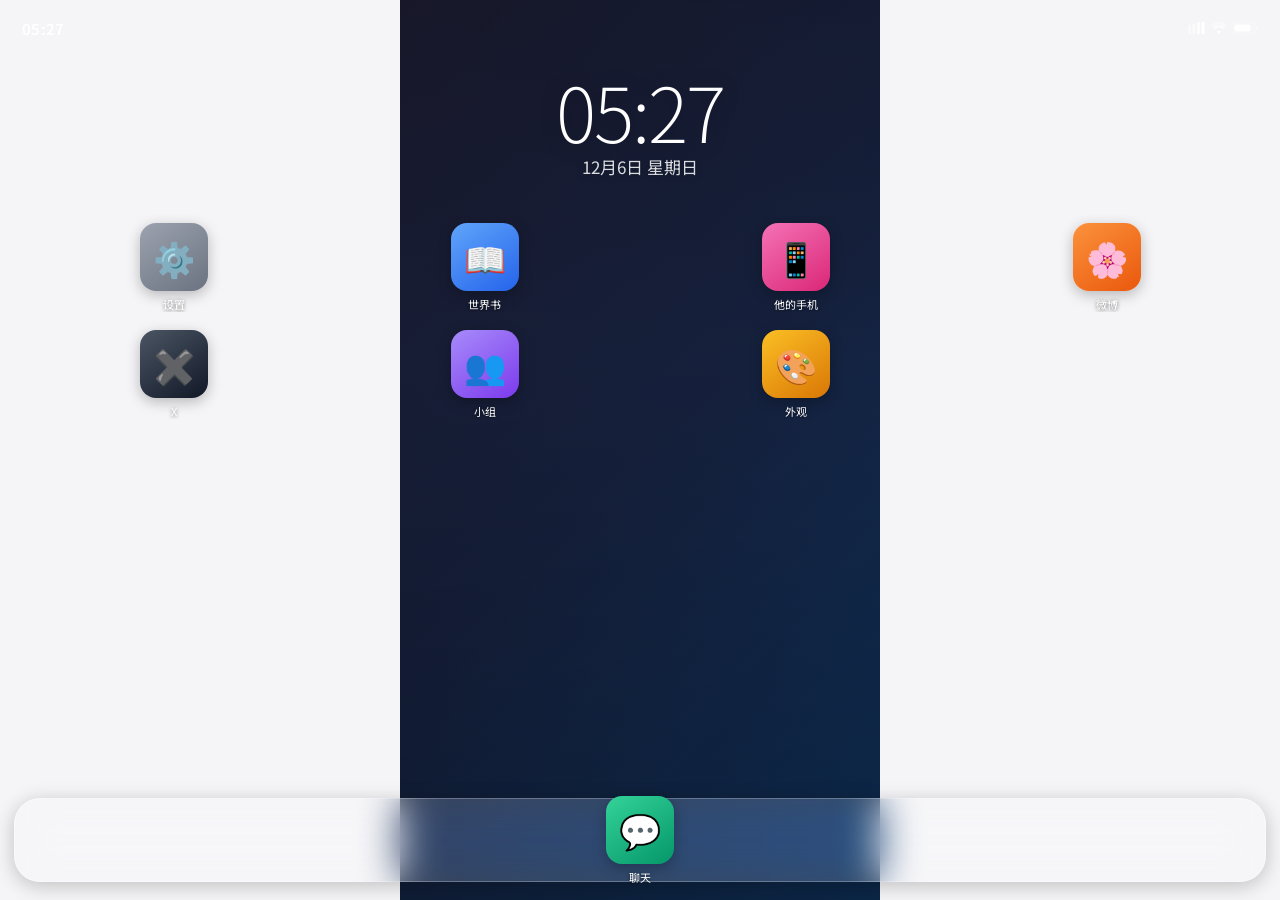
==== index (1).html @ 917b9e45 "Add files via upload" ====
<!DOCTYPE html>
<html lang="zh-CN">
<head>
<meta charset="UTF-8">
<meta name="viewport" content="width=device-width, initial-scale=1.0, maximum-scale=1.0, user-scalable=no, viewport-fit=cover">
<meta name="apple-mobile-web-app-capable" content="yes">
<meta name="apple-mobile-web-app-status-bar-style" content="black-translucent">
<meta name="apple-mobile-web-app-title" content="MyPocket">
<title>MyPocket</title>
<link href="https://fonts.googleapis.com/css2?family=Noto+Sans+SC:wght@300;400;500;600;700&display=swap" rel="stylesheet">
<style>
*{box-sizing:border-box;margin:0;padding:0;-webkit-tap-highlight-color:transparent}
html{height:100%;overflow:hidden}
body{font-family:'Noto Sans SC',-apple-system,sans-serif;height:100dvh;max-width:480px;margin:0 auto;overflow:hidden;background:#f5f5f7;user-select:none}
input,textarea{user-select:text}
*{scrollbar-width:none}
::-webkit-scrollbar{display:none}

/* ── PAGES ── */
.pg{position:absolute;inset:0;display:flex;flex-direction:column;transition:transform .32s cubic-bezier(.32,.72,0,1);will-change:transform}
.pg.home-bg{background:transparent;z-index:1}
.pg.app-bg{background:#f5f5f7;z-index:2}
.pg.right{transform:translateX(100%);pointer-events:none}
.pg.left{transform:translateX(-20%);pointer-events:none;opacity:.6}
.pg.show{transform:translateX(0);pointer-events:all;opacity:1}

/* ── WALLPAPER ── */
#wp{position:fixed;inset:0;max-width:480px;margin:0 auto;background:linear-gradient(135deg,#1a1a2e,#16213e,#0f3460);background-size:cover;background-position:center;z-index:0;pointer-events:none}
#wp::after{content:'';position:absolute;inset:0;background:linear-gradient(to bottom,rgba(0,0,0,.12) 0%,rgba(0,0,0,.04) 40%,rgba(0,0,0,.28) 100%)}

/* ── STATUS BAR ── */
.sbar{position:absolute;top:0;left:0;right:0;height:44px;padding:12px 22px 0;display:flex;justify-content:space-between;align-items:center;z-index:10;pointer-events:none}
.sbar-time{color:#fff;font-size:15px;font-weight:600;letter-spacing:.3px}
.sbar-icons{display:flex;gap:6px;align-items:center}
.sbar-icons svg{fill:#fff}

/* ── CLOCK ── */
.clock{position:absolute;top:58px;left:0;right:0;text-align:center;z-index:5;padding:14px 0;pointer-events:none}
.clock-t{font-size:76px;font-weight:200;color:#fff;letter-spacing:-2px;line-height:1;text-shadow:0 2px 20px rgba(0,0,0,.3)}
.clock-d{font-size:17px;color:rgba(255,255,255,.85);margin-top:6px;text-shadow:0 1px 8px rgba(0,0,0,.3)}

/* ── ICONS ── */
.icons-wrap{position:absolute;top:215px;left:0;right:0;bottom:calc(110px + env(safe-area-inset-bottom));overflow-y:auto;overflow-x:hidden;padding:8px 22px}
.icons-grid{display:grid;grid-template-columns:repeat(4,1fr);gap:18px 8px;padding-bottom:16px}
.app-ico{display:flex;flex-direction:column;align-items:center;gap:5px;cursor:pointer;position:relative}
.app-ico:active .ico-box{transform:scale(.88)}
.ico-box{width:68px;height:68px;border-radius:16px;display:flex;align-items:center;justify-content:center;font-size:34px;transition:transform .12s;box-shadow:0 4px 14px rgba(0,0,0,.25);overflow:hidden}
.ico-box img{width:100%;height:100%;object-fit:cover;border-radius:16px}
.ico-label{font-size:11px;color:#fff;text-align:center;width:78px;overflow:hidden;text-overflow:ellipsis;white-space:nowrap;text-shadow:0 1px 4px rgba(0,0,0,.6)}
.ico-del{display:none;position:absolute;top:-5px;left:-5px;width:20px;height:20px;background:rgba(0,0,0,.75);color:#fff;border-radius:50%;font-size:11px;align-items:center;justify-content:center;z-index:10;border:none;cursor:pointer;line-height:1}
@keyframes wiggle{0%,100%{transform:rotate(0)}20%{transform:rotate(-2.5deg)}60%{transform:rotate(2.5deg)}}
.edit-mode .app-ico{animation:wiggle .5s infinite}
.edit-mode .app-ico:nth-child(2n){animation-delay:.08s}
.edit-mode .app-ico:nth-child(3n){animation-delay:.18s}
.edit-mode .ico-del{display:flex}

/* ── DOCK ── */
.dock{position:absolute;left:14px;right:14px;bottom:calc(18px + env(safe-area-inset-bottom));height:84px;background:rgba(255,255,255,.18);backdrop-filter:blur(20px) saturate(180%);-webkit-backdrop-filter:blur(20px) saturate(180%);border-radius:26px;border:1px solid rgba(255,255,255,.26);display:flex;align-items:center;justify-content:space-around;padding:0 8px;box-shadow:0 4px 20px rgba(0,0,0,.22);z-index:10}

/* ── EDIT BAR ── */
.edit-bar{display:none;position:absolute;top:0;left:0;right:0;height:44px;background:rgba(0,0,0,.5);backdrop-filter:blur(10px);align-items:center;justify-content:flex-end;padding:0 16px;z-index:20}
.edit-bar.show{display:flex}
.edit-done{background:rgba(255,255,255,.2);border:1px solid rgba(255,255,255,.4);color:#fff;border-radius:8px;padding:5px 14px;font-size:14px;font-weight:500;cursor:pointer;font-family:'Noto Sans SC',sans-serif}

/* ── ICON COLORS ── */
.ic-chat{background:linear-gradient(145deg,#34d399,#059669)}
.ic-set{background:linear-gradient(145deg,#9ca3af,#6b7280)}
.ic-wb{background:linear-gradient(145deg,#60a5fa,#2563eb)}
.ic-phone{background:linear-gradient(145deg,#f472b6,#db2777)}
.ic-weibo{background:linear-gradient(145deg,#fb923c,#ea580c)}
.ic-x{background:linear-gradient(145deg,#4b5563,#111827)}
.ic-grp{background:linear-gradient(145deg,#a78bfa,#7c3aed)}
.ic-look{background:linear-gradient(145deg,#fbbf24,#d97706)}

/* ── APP HEADER ── */
.hdr{height:54px;padding:0 14px;display:flex;align-items:center;gap:10px;border-bottom:1px solid #e5e5ea;flex-shrink:0;background:#fff}
.hdr-title{font-size:17px;font-weight:600;flex:1;color:#1c1c1e}
.hdr-btn{background:none;border:none;color:#7c3aed;font-family:'Noto Sans SC',sans-serif;font-size:15px;cursor:pointer;padding:4px 6px}
.hdr-back{background:none;border:none;color:#7c3aed;font-size:20px;cursor:pointer;padding:4px 8px;line-height:1}

/* ── BOTTOM TABS ── */
.btabs{height:calc(60px + env(safe-area-inset-bottom));display:flex;border-top:1px solid #e5e5ea;background:#fff;flex-shrink:0;padding-bottom:env(safe-area-inset-bottom);position:relative;z-index:10}
.btab{flex:1;display:flex;flex-direction:column;align-items:center;justify-content:center;gap:3px;background:none;border:none;cursor:pointer;color:#aeaeb2;font-family:'Noto Sans SC',sans-serif;font-size:10px;transition:color .2s}
.btab-ico{font-size:22px}
.btab.on{color:#7c3aed}

/* ── SCROLLABLE BODY ── */
.body{flex:1;overflow-y:auto;position:relative;background:#f5f5f7}

/* ── CHAT LIST ── */
.char-item{display:flex;align-items:center;gap:12px;padding:13px 16px;border-bottom:1px solid #e5e5ea;cursor:pointer;background:#fff}
.char-item:active{background:#f5f5f7}
.c-av{width:52px;height:52px;border-radius:50%;background:#f0f0f2;overflow:hidden;display:flex;align-items:center;justify-content:center;font-size:26px;flex-shrink:0}
.c-av img{width:100%;height:100%;object-fit:cover}
.c-info{flex:1;min-width:0}
.c-name-row{display:flex;justify-content:space-between;margin-bottom:3px}
.c-name{font-size:15px;font-weight:500;color:#1c1c1e}
.c-time{font-size:11px;color:#aeaeb2}
.c-prev{font-size:13px;color:#aeaeb2;white-space:nowrap;overflow:hidden;text-overflow:ellipsis}
.empty-s{display:flex;flex-direction:column;align-items:center;justify-content:center;padding:60px 30px;gap:12px;text-align:center}
.empty-ico{font-size:48px;opacity:.2}
.empty-txt{font-size:14px;color:#aeaeb2;line-height:1.7}
.fab{position:absolute;bottom:20px;right:20px;width:52px;height:52px;border-radius:50%;background:linear-gradient(135deg,#7c3aed,#a78bfa);border:none;color:#fff;font-size:28px;cursor:pointer;display:flex;align-items:center;justify-content:center;box-shadow:0 4px 16px rgba(124,58,237,.35)}
.fab:active{transform:scale(.9)}

/* ── CONV ── */
.conv-hdr{height:58px;padding:0 12px;display:flex;align-items:center;gap:10px;border-bottom:1px solid #e5e5ea;flex-shrink:0;background:#fff}
.conv-av{width:40px;height:40px;border-radius:50%;background:#f0f0f2;overflow:hidden;display:flex;align-items:center;justify-content:center;font-size:20px;cursor:pointer;flex-shrink:0}
.conv-av img{width:100%;height:100%;object-fit:cover}
.conv-name{font-size:15px;font-weight:600;color:#1c1c1e}
.conv-status{font-size:12px;color:#aeaeb2;cursor:pointer}
#msgs{flex:1;overflow-y:auto;padding:12px 14px 8px;display:flex;flex-direction:column;gap:2px;background:#f5f5f7}
.mrow{display:flex;flex-direction:column;max-width:75%;animation:fadeUp .18s ease-out}
@keyframes fadeUp{from{opacity:0;transform:translateY(5px)}to{opacity:1;transform:translateY(0)}}
.mrow.me{align-self:flex-end;align-items:flex-end}
.mrow.them{align-self:flex-start;align-items:flex-start}
.bubble{padding:9px 13px;border-radius:18px;font-size:14px;line-height:1.55;word-break:break-word;white-space:pre-wrap}
.me .bubble{background:var(--bme,#a78bfa);color:var(--bme-t,#fff);border-bottom-right-radius:4px}
.them .bubble{background:var(--bthem,#e9e9eb);color:var(--bthem-t,#1c1c1e);border-bottom-left-radius:4px}
.mtime{font-size:10px;color:#aeaeb2;margin:2px 5px 5px}
.typing{display:none;align-self:flex-start;background:#e9e9eb;border-radius:18px;border-bottom-left-radius:4px;padding:11px 14px;gap:4px;align-items:center}
.typing.show{display:flex}
.dot{width:6px;height:6px;border-radius:50%;background:#aeaeb2;animation:bounce 1.2s infinite}
.dot:nth-child(2){animation-delay:.2s}.dot:nth-child(3){animation-delay:.4s}
@keyframes bounce{0%,60%,100%{transform:translateY(0);opacity:.4}30%{transform:translateY(-4px);opacity:1}}
.toolbar{padding:8px 10px 4px;display:flex;gap:6px;overflow-x:auto;border-top:1px solid #e5e5ea;flex-shrink:0;background:#fff}
.tb-btn{flex-shrink:0;background:#f0f0f2;border:1px solid #e5e5ea;border-radius:10px;padding:7px 10px;color:#6e6e73;font-size:13px;cursor:pointer;display:flex;align-items:center;gap:5px;white-space:nowrap;font-family:'Noto Sans SC',sans-serif}
.tb-btn:active{background:#ede9fe;border-color:#7c3aed;color:#7c3aed}
.inp-area{padding:8px 12px calc(12px + env(safe-area-inset-bottom));display:flex;align-items:flex-end;gap:8px;border-top:1px solid #e5e5ea;flex-shrink:0;background:#fff}
#cinput{flex:1;background:#f0f0f2;border:1px solid #e5e5ea;border-radius:22px;padding:9px 14px;color:#1c1c1e;font-family:'Noto Sans SC',sans-serif;font-size:14px;outline:none;resize:none;max-height:100px;line-height:1.5}
#cinput:focus{border-color:#7c3aed}
.abtn{width:38px;height:38px;border-radius:50%;border:none;display:flex;align-items:center;justify-content:center;font-size:16px;cursor:pointer;flex-shrink:0}
.abtn:active{transform:scale(.9)}
#btn-reply{background:#f0f0f2;color:#6e6e73;border:1px solid #e5e5ea}
#btn-send{background:linear-gradient(135deg,#7c3aed,#a78bfa);color:#fff;box-shadow:0 3px 10px rgba(124,58,237,.3)}
#btn-send:disabled{opacity:.35}

/* ── CHAT SETTINGS ── */
.set-group{background:#fff;border-radius:14px;overflow:hidden;margin-bottom:14px}
.set-gtitle{font-size:11px;font-weight:600;color:#aeaeb2;text-transform:uppercase;letter-spacing:.06em;padding:12px 14px 6px}
.set-row{padding:11px 14px;border-bottom:1px solid #e5e5ea;display:flex;flex-direction:column;gap:6px}
.set-row.h{flex-direction:row;align-items:center}
.set-row:last-child{border-bottom:none}
.set-lbl{font-size:13px;color:#6e6e73}
.sinput,.starea,.ssel{background:#f0f0f2;border:1px solid #e5e5ea;border-radius:10px;padding:9px 12px;color:#1c1c1e;font-family:'Noto Sans SC',sans-serif;font-size:14px;outline:none;width:100%;transition:border-color .2s}
.sinput:focus,.starea:focus{border-color:#7c3aed}
.starea{resize:vertical;min-height:80px;line-height:1.6}
.toggle{width:44px;height:26px;border-radius:13px;background:#e5e5ea;border:none;cursor:pointer;transition:background .2s;position:relative;flex-shrink:0}
.toggle.on{background:#7c3aed}
.tknob{position:absolute;top:2px;left:2px;width:20px;height:20px;border-radius:50%;background:#fff;transition:transform .2s;box-shadow:0 1px 4px rgba(0,0,0,.2)}
.toggle.on .tknob{transform:translateX(18px)}
.tlabel{flex:1;font-size:14px;color:#1c1c1e}
.av-row{display:flex;gap:14px;align-items:center}
.av-pre{width:60px;height:60px;border-radius:50%;background:#f0f0f2;border:2px dashed #e5e5ea;display:flex;align-items:center;justify-content:center;font-size:26px;cursor:pointer;overflow:hidden;flex-shrink:0}
.av-pre img{width:100%;height:100%;object-fit:cover}
.color-row{display:flex;gap:6px;flex-wrap:wrap}
.cdot{width:26px;height:26px;border-radius:50%;cursor:pointer;border:2px solid transparent;transition:all .15s;flex-shrink:0}
.cdot.on{border-color:#7c3aed;transform:scale(1.2)}
.btn-p{background:linear-gradient(135deg,#7c3aed,#a78bfa);color:#fff;border:none;border-radius:12px;padding:12px;font-family:'Noto Sans SC',sans-serif;font-size:14px;font-weight:600;cursor:pointer;width:100%;margin-bottom:8px}
.btn-p:active{opacity:.85}
.btn-s{background:#f0f0f2;border:1px solid #e5e5ea;color:#1c1c1e;border-radius:12px;padding:12px;font-family:'Noto Sans SC',sans-serif;font-size:14px;cursor:pointer;width:100%;margin-bottom:8px}
.btn-d{background:#fff;border:1px solid #fecaca;color:#ef4444;border-radius:12px;padding:12px;font-family:'Noto Sans SC',sans-serif;font-size:14px;cursor:pointer;width:100%;text-align:left;margin-bottom:8px;display:flex;justify-content:space-between}

/* ── HEART ── */
.heart-card{background:#fff;border-radius:20px;padding:22px;margin:16px;border:1px solid #e5e5ea;box-shadow:0 2px 12px rgba(0,0,0,.06)}
.heart-hdr{display:flex;align-items:center;gap:10px;margin-bottom:14px}
.heart-av{width:44px;height:44px;border-radius:50%;background:#f0f0f2;display:flex;align-items:center;justify-content:center;font-size:22px;overflow:hidden}
.heart-av img{width:100%;height:100%;object-fit:cover}
.heart-body{font-size:14px;color:#6e6e73;line-height:1.8}
.heart-hist-btn{width:100%;background:#ede9fe;border:none;border-radius:10px;padding:10px;color:#7c3aed;font-family:'Noto Sans SC',sans-serif;font-size:13px;cursor:pointer;margin-top:14px;text-align:center;font-weight:500}

/* ── DYNAMIC ── */
.dyn-cover-wrap{position:relative;width:100%;height:180px;background:linear-gradient(135deg,#ede9fe,#ddd6fe);overflow:hidden;cursor:pointer;flex-shrink:0}
.dyn-cover-wrap img{width:100%;height:100%;object-fit:cover}
.dyn-cover-hint{position:absolute;inset:0;display:flex;align-items:center;justify-content:center;font-size:13px;color:rgba(124,58,237,.6)}
.dyn-profile{display:flex;align-items:flex-end;padding:0 16px;margin-top:-34px;margin-bottom:10px;gap:12px;position:relative;z-index:2}
.dyn-av{width:68px;height:68px;border-radius:50%;background:#f0f0f2;border:4px solid #fff;overflow:hidden;display:flex;align-items:center;justify-content:center;font-size:30px;cursor:pointer;flex-shrink:0;box-shadow:0 2px 8px rgba(0,0,0,.12)}
.dyn-av img{width:100%;height:100%;object-fit:cover}
.dyn-uname{font-size:16px;font-weight:700;color:#1c1c1e;padding-bottom:8px}
.dyn-tabs{display:flex;border-bottom:1px solid #e5e5ea;background:#fff;flex-shrink:0}
.dyn-tab{flex:1;padding:11px;background:none;border:none;color:#aeaeb2;font-family:'Noto Sans SC',sans-serif;font-size:14px;cursor:pointer;border-bottom:2px solid transparent;transition:all .2s}
.dyn-tab.on{color:#7c3aed;border-bottom-color:#7c3aed}
.dyn-post{padding:14px 16px;border-bottom:1px solid #e5e5ea;background:#fff}
.dyn-p-av{width:38px;height:38px;border-radius:50%;background:#f0f0f2;display:flex;align-items:center;justify-content:center;font-size:18px;overflow:hidden;flex-shrink:0}
.dyn-p-av img{width:100%;height:100%;object-fit:cover}
.dyn-p-body{font-size:14px;line-height:1.65;color:#1c1c1e;margin-bottom:10px}
.dyn-p-img{width:100%;max-height:240px;object-fit:cover;border-radius:10px;margin-bottom:10px}
.dyn-p-acts{display:flex;gap:16px;margin-bottom:8px}
.dyn-act{background:none;border:none;color:#aeaeb2;font-family:'Noto Sans SC',sans-serif;font-size:12px;cursor:pointer;display:flex;align-items:center;gap:4px;padding:0}
.dyn-act.liked{color:#ef4444}
.dyn-cm{background:#f0f0f2;border-radius:8px;padding:8px 10px;font-size:13px;color:#6e6e73;line-height:1.5;margin-bottom:4px}
.dyn-cm-author{font-weight:600;color:#7c3aed;margin-right:4px}
.dyn-cm-row{display:flex;gap:8px;margin-top:8px}
.dyn-cm-inp{flex:1;background:#f0f0f2;border:1px solid #e5e5ea;border-radius:20px;padding:7px 12px;font-size:13px;color:#1c1c1e;font-family:'Noto Sans SC',sans-serif;outline:none}
.dyn-cm-inp:focus{border-color:#7c3aed}
.dyn-cm-send{background:#7c3aed;border:none;border-radius:20px;padding:7px 14px;color:#fff;font-family:'Noto Sans SC',sans-serif;font-size:13px;cursor:pointer}

/* ── NPC ── */
.npc-item{display:flex;align-items:center;gap:12px;padding:12px 16px;border-bottom:1px solid #e5e5ea;background:#fff}
.npc-av{width:46px;height:46px;border-radius:50%;background:#f0f0f2;display:flex;align-items:center;justify-content:center;font-size:22px;flex-shrink:0}

/* ── SHEETS ── */
.sh-ov{position:absolute;inset:0;z-index:100;background:rgba(0,0,0,.4);display:none;align-items:flex-end}
.sh-ov.show{display:flex}
.sheet{background:#fff;border-radius:22px 22px 0 0;padding:20px 16px calc(24px + env(safe-area-inset-bottom));width:100%;animation:slideUp .28s cubic-bezier(.32,.72,0,1);max-height:88vh;overflow-y:auto}
@keyframes slideUp{from{transform:translateY(100%)}to{transform:translateY(0)}}
.sh-top{display:flex;justify-content:space-between;align-items:center;margin-bottom:14px}
.sh-title{font-size:16px;font-weight:600;color:#1c1c1e}
.sh-x{background:#f0f0f2;border:none;color:#6e6e73;width:28px;height:28px;border-radius:50%;font-size:14px;cursor:pointer;display:flex;align-items:center;justify-content:center}
.sh-input{background:#f0f0f2;border:1px solid #e5e5ea;border-radius:10px;padding:10px 12px;color:#1c1c1e;font-family:'Noto Sans SC',sans-serif;font-size:14px;outline:none;width:100%;margin-bottom:10px}
.sh-input:focus{border-color:#7c3aed}
.sh-ta{background:#f0f0f2;border:1px solid #e5e5ea;border-radius:10px;padding:10px 12px;color:#1c1c1e;font-family:'Noto Sans SC',sans-serif;font-size:14px;outline:none;width:100%;resize:none;min-height:80px;line-height:1.6;margin-bottom:10px}
.sh-ta:focus{border-color:#7c3aed}
.preset-row{display:flex;flex-wrap:wrap;gap:8px;margin-bottom:12px}
.preset-btn{background:#f0f0f2;border:1px solid #e5e5ea;border-radius:20px;padding:6px 12px;font-size:13px;color:#6e6e73;cursor:pointer;font-family:'Noto Sans SC',sans-serif}
.dur-grid{display:grid;grid-template-columns:repeat(3,1fr);gap:8px;margin:10px 0}
.dur-opt{padding:10px;background:#f0f0f2;border:1px solid #e5e5ea;border-radius:10px;text-align:center;cursor:pointer;font-size:13px;color:#6e6e73}
.dur-opt.on{border-color:#7c3aed;color:#7c3aed;background:#ede9fe}
.amt-inp{font-size:32px;font-weight:300;text-align:center;background:none;border:none;border-bottom:2px solid #e5e5ea;color:#1c1c1e;width:100%;padding:10px 0;font-family:'Noto Sans SC',sans-serif;outline:none;margin:14px 0}

/* ── EMOJI ── */
.ecat-row{display:flex;gap:6px;overflow-x:auto;margin-bottom:10px}
.ecat{flex-shrink:0;padding:5px 10px;background:#f0f0f2;border:1px solid #e5e5ea;border-radius:8px;color:#6e6e73;font-size:12px;cursor:pointer;font-family:'Noto Sans SC',sans-serif;white-space:nowrap}
.ecat.on{border-color:#7c3aed;color:#7c3aed;background:#ede9fe}
.e-grid{display:grid;grid-template-columns:repeat(6,1fr);gap:8px;max-height:36vh;overflow-y:auto}
.e-item{height:48px;border-radius:10px;background:#f0f0f2;display:flex;align-items:center;justify-content:center;font-size:24px;cursor:pointer;border:1px solid #e5e5ea}
.e-item:active{background:#ede9fe;border-color:#7c3aed}
.stk-grid{display:grid;grid-template-columns:repeat(3,1fr);gap:8px;max-height:36vh;overflow-y:auto}
.stk-item{border-radius:10px;background:#f0f0f2;overflow:hidden;cursor:pointer;border:1px solid #e5e5ea;aspect-ratio:1;display:flex;align-items:center;justify-content:center}
.stk-item img{width:100%;height:100%;object-fit:cover}
.stk-add{border:2px dashed #e5e5ea;background:none;color:#aeaeb2;font-size:24px}

/* ── HOME SETTINGS SHEET ── */
.h-sheet-ov{position:absolute;inset:0;z-index:200;background:rgba(0,0,0,.45);display:none;align-items:flex-end;backdrop-filter:blur(3px)}
.h-sheet-ov.show{display:flex}
.h-sheet{background:#f2f2f7;border-radius:22px 22px 0 0;width:100%;max-height:90vh;overflow-y:auto;padding:0 0 calc(36px + env(safe-area-inset-bottom));animation:slideUp .3s cubic-bezier(.32,.72,0,1)}
.h-handle{width:36px;height:4px;border-radius:2px;background:rgba(0,0,0,.18);margin:10px auto 4px}
.h-title{font-size:17px;font-weight:700;text-align:center;padding:8px 20px 14px;color:#1c1c1e}
.h-sec{margin:0 16px 14px}
.h-sec-t{font-size:12px;color:#6e6e73;font-weight:500;text-transform:uppercase;letter-spacing:.05em;padding:0 4px 7px}
.h-group{background:#fff;border-radius:14px;overflow:hidden;padding:14px}
.h-input{background:#f2f2f7;border:1.5px solid transparent;border-radius:10px;padding:11px 14px;font-size:15px;width:100%;font-family:'Noto Sans SC',sans-serif;color:#1c1c1e;outline:none;display:block;margin-bottom:10px;transition:border-color .2s}
.h-input:focus{border-color:#007aff;background:#fff}
.h-input:last-child{margin-bottom:0}
.api-tabs{display:flex;gap:8px;margin-bottom:12px}
.api-tab{flex:1;padding:9px;background:#f2f2f7;border-radius:10px;border:2px solid transparent;text-align:center;font-size:13px;color:#6e6e73;cursor:pointer;font-family:'Noto Sans SC',sans-serif}
.api-tab.on{border-color:#007aff;color:#007aff;font-weight:600;background:#fff}
.fetch-row{display:flex;gap:8px;margin-bottom:10px}
.fetch-row .h-input{margin-bottom:0;flex:1}
.fetch-btn{background:#f2f2f7;border:1.5px solid #e5e5ea;border-radius:10px;padding:0 14px;font-size:13px;color:#6e6e73;cursor:pointer;white-space:nowrap;font-family:'Noto Sans SC',sans-serif;flex-shrink:0}
.fetch-btn:active{background:#e5f0ff;border-color:#007aff;color:#007aff}
#model-dd{display:none;width:100%;padding:11px 14px;background:#f2f2f7;border:1.5px solid #e5e5ea;border-radius:10px;font-size:14px;font-family:'Noto Sans SC',sans-serif;color:#1c1c1e;outline:none;margin-top:8px}
.preset-bar{display:flex;gap:8px;align-items:center;margin-bottom:8px}
.preset-sel{flex:1;padding:9px 12px;background:#f2f2f7;border:1.5px solid #e5e5ea;border-radius:10px;font-size:14px;font-family:'Noto Sans SC',sans-serif;color:#1c1c1e;outline:none}
.preset-act{background:#007aff;border:none;border-radius:10px;padding:9px 14px;color:#fff;font-family:'Noto Sans SC',sans-serif;font-size:13px;cursor:pointer;white-space:nowrap}
.preset-acts{display:flex;gap:8px}
.preset-act-sm{flex:1;background:#f2f2f7;border:1.5px solid #e5e5ea;border-radius:10px;padding:9px;color:#1c1c1e;font-family:'Noto Sans SC',sans-serif;font-size:13px;cursor:pointer;text-align:center}
.temp-row{display:flex;flex-direction:column;gap:6px}
.temp-lbl{display:flex;justify-content:space-between;font-size:14px;color:#1c1c1e}
.temp-lbl span{color:#007aff;font-weight:600}
input[type=range]{width:100%;accent-color:#007aff}
.h-btn{width:100%;padding:15px;border-radius:14px;background:#007aff;color:#fff;border:none;font-size:16px;font-weight:600;cursor:pointer;font-family:'Noto Sans SC',sans-serif;margin-bottom:10px}
.h-btn.sec{background:#fff;color:#007aff;border:1.5px solid #e5e5ea}

/* ── WALLPAPER SHEET ── */
.wp-grid{display:grid;grid-template-columns:repeat(3,1fr);gap:8px;padding:12px}
.wp-item{aspect-ratio:9/16;border-radius:12px;overflow:hidden;cursor:pointer;border:3px solid transparent;transition:border-color .15s;position:relative}
.wp-item.on{border-color:#007aff}
.wp-item img{width:100%;height:100%;object-fit:cover}
.wp-check{position:absolute;inset:0;display:none;align-items:center;justify-content:center;background:rgba(0,122,255,.28);color:#fff;font-size:22px;font-weight:700}
.wp-item.on .wp-check{display:flex}
.wp-add{aspect-ratio:9/16;border-radius:12px;border:2px dashed #c7c7cc;display:flex;align-items:center;justify-content:center;flex-direction:column;gap:6px;cursor:pointer;color:#6e6e73;font-size:12px}

/* ── TOAST ── */
.toast{position:absolute;bottom:calc(100px + env(safe-area-inset-bottom));left:50%;transform:translateX(-50%) translateY(10px);background:rgba(28,28,30,.88);color:#fff;padding:10px 22px;border-radius:20px;font-size:13px;opacity:0;transition:all .25s;z-index:999;white-space:nowrap;pointer-events:none;backdrop-filter:blur(8px)}
.toast.show{opacity:1;transform:translateX(-50%) translateY(0)}
input[type=file]{display:none}

/* ── SUMMARY ── */
.sum-item{background:#fff;border-radius:12px;padding:12px 14px;border:1px solid #e5e5ea;margin-bottom:10px;position:relative}
.sum-del{position:absolute;top:8px;right:8px;background:none;border:none;color:#aeaeb2;font-size:14px;cursor:pointer}

/* ── WB SELECT ── */
.wb-item{display:flex;align-items:center;gap:10px;padding:9px 10px;background:#f0f0f2;border-radius:10px;border:1px solid #e5e5ea;cursor:pointer;margin-bottom:6px}
.wb-item.on{border-color:#7c3aed;background:#ede9fe}
.wb-ck{width:18px;height:18px;border-radius:50%;border:2px solid #e5e5ea;display:flex;align-items:center;justify-content:center;font-size:10px}
.wb-item.on .wb-ck{background:#7c3aed;border-color:#7c3aed;color:#fff}
</style>
</head>
<body>

<!-- WALLPAPER -->
<div id="wp"></div>

<!-- ═══════════════════════════════
     PAGE: HOME
═══════════════════════════════ -->
<div class="pg home-bg show" id="pg-home">
  <!-- status bar -->
  <div class="sbar">
    <span class="sbar-time" id="stime">9:41</span>
    <div class="sbar-icons">
      <svg width="17" height="12" viewBox="0 0 17 12"><rect x="0" y="3" width="3" height="9" rx="1" opacity=".4"/><rect x="4.5" y="2" width="3" height="10" rx="1" opacity=".6"/><rect x="9" y="0" width="3" height="12" rx="1" opacity=".8"/><rect x="13.5" y="0" width="3" height="12" rx="1"/></svg>
      <svg width="16" height="12" viewBox="0 0 16 12"><path d="M8 2.4C5.6 2.4 3.4 3.4 1.8 5L0 3.2C2.1 1.2 4.9 0 8 0s5.9 1.2 8 3.2L14.2 5C12.6 3.4 10.4 2.4 8 2.4z" opacity=".4"/><path d="M8 5.6c-1.6 0-3 .6-4.1 1.6L2 5.4C3.5 4 5.6 3.2 8 3.2s4.5.8 6 2.2L12.1 7.2C11 6.2 9.6 5.6 8 5.6z" opacity=".7"/><path d="M8 8.8c-.8 0-1.6.3-2.1.8L8 12l2.1-2.4C9.6 9.1 8.8 8.8 8 8.8z"/></svg>
      <svg width="25" height="12" viewBox="0 0 25 12"><rect x="0" y="1" width="22" height="10" rx="3" stroke="white" stroke-width="1" fill="none" opacity=".35"/><rect x="1.5" y="2.5" width="16" height="7" rx="2" fill="white"/><path d="M23 4v4a2 2 0 000-4z" fill="white" opacity=".4"/></svg>
    </div>
  </div>
  <!-- clock -->
  <div class="clock">
    <div class="clock-t" id="ctime">9:41</div>
    <div class="clock-d" id="cdate">3月22日 星期六</div>
  </div>
  <!-- icons -->
  <div class="icons-wrap" id="icons-wrap">
    <div class="icons-grid" id="icons-grid"></div>
  </div>
  <!-- dock -->
  <div class="dock" id="dock"></div>
  <!-- edit bar -->
  <div class="edit-bar" id="edit-bar">
    <button class="edit-done" onclick="exitEdit()">完成</button>
  </div>
</div>

<!-- ═══════════════════════════════
     PAGE: CHAT LIST
═══════════════════════════════ -->
<div class="pg app-bg right" id="pg-chat" style="background:#f5f5f7">
  <div class="hdr">
    <button class="hdr-back" onclick="goHome()">‹</button>
    <span class="hdr-title">聊天</span>
  </div>
  <div class="body" id="pn-msg" style="padding-bottom:calc(var(--tbh,72px) + env(safe-area-inset-bottom))">
    <div id="char-list"></div>
    <div class="empty-s" id="char-empty">
      <div class="empty-ico">💬</div>
      <div class="empty-txt">还没有角色<br>点右下角 ＋ 新建吧</div>
    </div>
    <button class="fab" onclick="openSh('sh-newchar')">＋</button>
  </div>
  <div id="pn-dyn" style="display:none;flex:1;flex-direction:column;overflow:hidden;padding-bottom:calc(var(--tbh,72px) + env(safe-area-inset-bottom))">
    <div style="flex:1;overflow-y:auto" id="dyn-scroll">
      <div class="dyn-cover-wrap" onclick="pickDynCover()">
        <img id="dyn-cimg" src="" style="display:none">
        <div class="dyn-cover-hint" id="dyn-chint">点击更换封面</div>
      </div>
      <div class="dyn-profile">
        <div class="dyn-av" onclick="pickDynAv()">
          <span id="dyn-ae">🙋</span><img id="dyn-ai" src="" style="display:none">
        </div>
        <div class="dyn-uname" id="dyn-uname">我的动态</div>
      </div>
      <div class="dyn-tabs">
        <button class="dyn-tab on" id="dt-ss" onclick="swDynTab('ss')">说说</button>
        <button class="dyn-tab" id="dt-dyn" onclick="swDynTab('dyn')">动态</button>
        <button class="dyn-tab" id="dt-album" onclick="swDynTab('album')">相册</button>
      </div>
      <div id="dyn-feed"></div>
    </div>
    <button class="fab" style="bottom:calc(80px + env(safe-area-inset-bottom))" onclick="openSh('sh-compose')">＋</button>
  </div>
  <div id="pn-npc" style="display:none;flex:1;flex-direction:column;overflow:hidden;padding-bottom:calc(var(--tbh,72px) + env(safe-area-inset-bottom))">
    <div style="padding:14px 16px;background:#fff;border-bottom:1px solid #e5e5ea">
      <button class="btn-p" style="margin:0" onclick="openSh('sh-newnpc')">＋ 新建NPC</button>
    </div>
    <div style="flex:1;overflow-y:auto">
      <div id="npc-list"></div>
      <div class="empty-s" id="npc-empty"><div class="empty-ico">👥</div><div class="empty-txt">还没有NPC</div></div>
    </div>
  </div>
  <div class="btabs">
    <button class="btab on" id="bt-msg" onclick="swTab('msg')"><span class="btab-ico">💬</span>消息</button>
    <button class="btab" id="bt-dyn" onclick="swTab('dyn')"><span class="btab-ico">🌸</span>动态</button>
    <button class="btab" id="bt-npc" onclick="swTab('npc')"><span class="btab-ico">👥</span>NPC</button>
  </div>
</div>

<!-- ═══════════════════════════════
     PAGE: CONVERSATION
═══════════════════════════════ -->
<div class="pg app-bg right" id="pg-conv">
  <div class="conv-hdr">
    <button class="hdr-back" onclick="goTo('pg-chat')">‹</button>
    <div class="conv-av" id="ca" onclick="goTo('pg-heart')">
      <span id="ca-e">🧑</span><img id="ca-i" src="" style="display:none">
    </div>
    <div style="flex:1;min-width:0">
      <div class="conv-name" id="cn">—</div>
      <div class="conv-status" id="cs" onclick="openSh('sh-status')">点击设置状态</div>
    </div>
    <button class="hdr-back" onclick="openCharSet()" style="font-size:18px">⚙️</button>
  </div>
  <div id="msgs">
    <div class="typing" id="typing">
      <div class="dot"></div><div class="dot"></div><div class="dot"></div>
    </div>
  </div>
  <div class="toolbar">
    <button class="tb-btn" onclick="openSh('sh-emoji')">➕ 表情</button>
    <button class="tb-btn" onclick="reroll()">🔄 重roll</button>
    <button class="tb-btn" onclick="document.getElementById('fi-img').click()">🖼 图片</button>
    <button class="tb-btn" onclick="openSh('sh-textimg')">🎨 文字图</button>
    <button class="tb-btn" onclick="openSh('sh-transfer')">💸 转账</button>
    <button class="tb-btn" onclick="doVoice()">🎙 语音</button>
    <button class="tb-btn" onclick="openSh('sh-order')">🍜 外卖</button>
    <button class="tb-btn" onclick="doVideo()">📹 视频</button>
    <button class="tb-btn" onclick="doLoc()">📍 定位</button>
  </div>
  <div class="inp-area">
    <textarea id="cinput" placeholder="发消息..." rows="1" oninput="autoR(this)" onkeydown="handleKey(event)"></textarea>
    <button class="abtn" id="btn-reply" onclick="charReply()">💬</button>
    <button class="abtn" id="btn-send" onclick="sendMsg()">➤</button>
  </div>
</div>

<!-- ═══════════════════════════════
     PAGE: CHAR SETTINGS
═══════════════════════════════ -->
<div class="pg app-bg right" id="pg-cset">
  <div class="hdr">
    <button class="hdr-back" onclick="goTo('pg-conv')">‹</button>
    <span class="hdr-title">聊天设置</span>
    <button class="hdr-btn" onclick="saveCharSet()">保存</button>
  </div>
  <div class="body" style="padding:16px">
    <div class="set-group">
      <div class="set-gtitle">基础资料</div>
      <div class="set-row">
        <div class="set-lbl">头像（对方 / 我方）</div>
        <div class="av-row">
          <div class="av-pre" onclick="pickAv('char')"><span id="av-ce">🧑</span><img id="av-ci" src="" style="display:none"></div>
          <div class="av-pre" onclick="pickAv('user')"><span id="av-ue">🙋</span><img id="av-ui" src="" style="display:none"></div>
          <div style="font-size:12px;color:#aeaeb2;line-height:1.6">点击上传图片</div>
        </div>
      </div>
      <div class="set-row"><div class="set-lbl">角色真名</div><input class="sinput" id="s-real" placeholder="例：顾深"></div>
      <div class="set-row"><div class="set-lbl">备注名</div><input class="sinput" id="s-nick" placeholder="例：深深"></div>
    </div>
    <div class="set-group">
      <div class="set-gtitle">AI 大脑</div>
      <div class="set-row"><div class="set-lbl">角色人设</div><textarea class="starea" id="s-cdesc" rows="5" placeholder="性格、外貌、说话方式..."></textarea></div>
      <div class="set-row"><div class="set-lbl">User 人设</div><textarea class="starea" id="s-udesc" rows="3" placeholder="你在这段关系里的身份..."></textarea></div>
    </div>
    <div class="set-group">
      <div class="set-gtitle">关联世界书</div>
      <div class="set-row"><div id="wb-sel-list"><div style="font-size:13px;color:#aeaeb2">还没有世界书</div></div></div>
    </div>
    <div class="set-group">
      <div class="set-gtitle">上下文与记忆</div>
      <div class="set-row h"><span class="tlabel">上下文条数</span><input class="sinput" id="s-ctx" type="number" value="20" min="1" max="200" style="width:70px;text-align:right"></div>
      <div class="set-row h"><span class="tlabel">长期记忆总结</span><button class="toggle" id="tg-mem" onclick="tgTog('tg-mem')"><div class="tknob"></div></button></div>
      <div id="mem-opts" style="display:none">
        <div class="set-row h"><span class="tlabel">自动总结</span><button class="toggle" id="tg-auto" onclick="tgTog('tg-auto')"><div class="tknob"></div></button></div>
        <div class="set-row"><div class="set-lbl">触发条数</div><input class="sinput" id="s-sct" type="number" value="50"></div>
        <div class="set-row"><div class="set-lbl">总结提示词</div><textarea class="starea" id="s-sp" rows="2" placeholder="请总结对话中的重要信息..."></textarea></div>
        <div class="set-row" style="gap:8px;flex-direction:row">
          <button class="btn-s" style="margin:0;flex:1" onclick="viewSum()">查看总结</button>
          <button class="btn-p" style="margin:0;flex:1" onclick="manSum()">立即总结</button>
        </div>
      </div>
      <div class="set-row h"><span class="tlabel">实时时间感知</span><button class="toggle" id="tg-time" onclick="tgTog('tg-time')"><div class="tknob"></div></button></div>
    </div>
    <div class="set-group">
      <div class="set-gtitle">外观</div>
      <div class="set-row">
        <div class="set-lbl">聊天背景图</div>
        <div style="display:flex;gap:10px;align-items:center">
          <div style="width:60px;height:60px;border-radius:10px;background:#f0f0f2;border:2px dashed #e5e5ea;overflow:hidden;cursor:pointer;display:flex;align-items:center;justify-content:center;font-size:22px" onclick="document.getElementById('fi-chatbg').click()" id="chatbg-prev">🖼</div>
          <div style="flex:1"><div style="font-size:13px;color:#6e6e73">点击上传背景图</div><button style="margin-top:6px;background:none;border:none;color:#ef4444;font-size:12px;cursor:pointer;font-family:'Noto Sans SC',sans-serif;padding:0" onclick="clrBg()">清除背景</button></div>
        </div>
      </div>
      <div class="set-row">
        <div class="set-lbl">我的气泡颜色</div>
        <div class="color-row" id="mc-row">
          <div class="cdot on" style="background:#a78bfa" onclick="pickBub('me','#a78bfa',this)"></div>
          <div class="cdot" style="background:#93c5fd" onclick="pickBub('me','#93c5fd',this)"></div>
          <div class="cdot" style="background:#f9a8d4" onclick="pickBub('me','#f9a8d4',this)"></div>
          <div class="cdot" style="background:#86efac" onclick="pickBub('me','#86efac',this)"></div>
          <div class="cdot" style="background:#fcd34d" onclick="pickBub('me','#fcd34d',this)"></div>
          <div class="cdot" style="background:#fca5a5" onclick="pickBub('me','#fca5a5',this)"></div>
          <div class="cdot" style="background:#7c3aed" onclick="pickBub('me','#7c3aed',this)"></div>
          <div class="cdot" style="background:#2563eb" onclick="pickBub('me','#2563eb',this)"></div>
          <div class="cdot" style="background:#374151" onclick="pickBub('me','#374151',this)"></div>
        </div>
      </div>
      <div class="set-row">
        <div class="set-lbl">对方气泡颜色</div>
        <div class="color-row" id="tc-row">
          <div class="cdot on" style="background:#f0f0f2;border-color:#d1d1d6" onclick="pickBub('them','#f0f0f2',this)"></div>
          <div class="cdot" style="background:#ede9fe" onclick="pickBub('them','#ede9fe',this)"></div>
          <div class="cdot" style="background:#dbeafe" onclick="pickBub('them','#dbeafe',this)"></div>
          <div class="cdot" style="background:#fce7f3" onclick="pickBub('them','#fce7f3',this)"></div>
          <div class="cdot" style="background:#dcfce7" onclick="pickBub('them','#dcfce7',this)"></div>
          <div class="cdot" style="background:#fef3c7" onclick="pickBub('them','#fef3c7',this)"></div>
          <div class="cdot" style="background:#fee2e2" onclick="pickBub('them','#fee2e2',this)"></div>
          <div class="cdot" style="background:#e0f2fe" onclick="pickBub('them','#e0f2fe',this)"></div>
          <div class="cdot" style="background:#374151" onclick="pickBub('them','#374151',this)"></div>
        </div>
      </div>
    </div>
    <div class="set-group">
      <div class="set-gtitle">数据与操作</div>
      <div class="set-row" style="gap:8px;flex-direction:row">
        <button class="btn-s" style="margin:0;flex:1" onclick="expChat()">导出</button>
        <button class="btn-s" style="margin:0;flex:1" onclick="impChat()">导入</button>
      </div>
      <div class="set-row"><button class="btn-d" style="margin:0" onclick="clrChat()">清空聊天记录（保留总结）<span>›</span></button></div>
      <div class="set-row"><button class="btn-d" style="margin:0" onclick="openSh('sh-bl')">拉黑对方<span>›</span></button></div>
      <div class="set-row"><button class="btn-d" style="margin:0;color:#dc2626;border-color:#fecaca" onclick="delChar()">删除角色<span>›</span></button></div>
    </div>
    <div style="height:30px"></div>
  </div>
</div>

<!-- ═══════════════════════════════
     PAGE: HEART
═══════════════════════════════ -->
<div class="pg app-bg right" id="pg-heart">
  <div class="hdr"><button class="hdr-back" onclick="goTo('pg-conv')">‹</button><span class="hdr-title">心声</span></div>
  <div class="body" style="padding:0">
    <div class="heart-card">
      <div class="heart-hdr">
        <div class="heart-av" id="hv-av"><span id="hv-ae">🧑</span><img id="hv-ai" src="" style="display:none"></div>
        <div><div style="font-size:15px;font-weight:600;color:#1c1c1e" id="hv-name">—</div><div style="font-size:12px;color:#aeaeb2">此刻的心声</div></div>
      </div>
      <div class="heart-body" id="hv-body">正在感应...</div>
      <button class="heart-hist-btn" onclick="goTo('pg-heart-hist')">查看累计心声记录 ›</button>
    </div>
  </div>
</div>

<!-- ═══════════════════════════════
     PAGE: HEART HISTORY
═══════════════════════════════ -->
<div class="pg app-bg right" id="pg-heart-hist">
  <div class="hdr"><button class="hdr-back" onclick="goTo('pg-heart')">‹</button><span class="hdr-title">心声记录</span></div>
  <div class="body" style="padding:14px" id="hv-hist"></div>
</div>

<!-- ═══════════════════════════════
     PAGE: SUMMARIES
═══════════════════════════════ -->
<div class="pg app-bg right" id="pg-sum">
  <div class="hdr"><button class="hdr-back" onclick="goTo('pg-cset')">‹</button><span class="hdr-title">长期记忆</span></div>
  <div class="body" style="padding:14px" id="sum-list"></div>
</div>

<!-- ═══════════════════════════════
     SHEETS: CHAT
═══════════════════════════════ -->
<!-- New Char -->
<div class="sh-ov" id="sh-newchar"><div class="sheet">
  <div class="sh-top"><span class="sh-title">新建角色</span><button class="sh-x" onclick="closeSh('sh-newchar')">✕</button></div>
  <input class="sh-input" id="nc-name" placeholder="输入角色姓名...">
  <button class="btn-p" onclick="createChar()">创建并进入对话</button>
</div></div>

<!-- Status -->
<div class="sh-ov" id="sh-status"><div class="sheet">
  <div class="sh-top"><span class="sh-title">设置状态</span><button class="sh-x" onclick="closeSh('sh-status')">✕</button></div>
  <input class="sh-input" id="st-inp" placeholder="例：在上班、听歌中...">
  <div class="preset-row">
    <button class="preset-btn" onclick="qSt('在上班')">在上班</button>
    <button class="preset-btn" onclick="qSt('在睡觉')">在睡觉</button>
    <button class="preset-btn" onclick="qSt('在开车')">在开车</button>
    <button class="preset-btn" onclick="qSt('刚下班')">刚下班</button>
    <button class="preset-btn" onclick="qSt('听歌中')">听歌中</button>
    <button class="preset-btn" onclick="qSt('')">清除</button>
  </div>
  <button class="btn-p" onclick="saveSt()">确认</button>
</div></div>

<!-- Emoji -->
<div class="sh-ov" id="sh-emoji"><div class="sheet">
  <div class="sh-top"><span class="sh-title">表情 / 表情包</span><button class="sh-x" onclick="closeSh('sh-emoji')">✕</button></div>
  <div class="ecat-row">
    <button class="ecat on" onclick="loadE('face',this)">😂 表情</button>
    <button class="ecat" onclick="loadE('heart',this)">❤️ 心情</button>
    <button class="ecat" onclick="loadE('act',this)">👍 动作</button>
    <button class="ecat" onclick="loadE('obj',this)">🌸 物件</button>
    <button class="ecat" onclick="loadE('sticker',this)">🖼 表情包</button>
    <button class="ecat" onclick="loadE('import',this)">🔗 批量导入</button>
  </div>
  <div id="eg"></div>
</div></div>

<!-- Text img -->
<div class="sh-ov" id="sh-textimg"><div class="sheet">
  <div class="sh-top"><span class="sh-title">发文字图</span><button class="sh-x" onclick="closeSh('sh-textimg')">✕</button></div>
  <textarea class="sh-ta" id="ti-c" placeholder="输入文字图内容..."></textarea>
  <select class="sinput" id="ti-s" style="margin-bottom:10px">
    <option value="note">便利贴</option><option value="dark">暗黑</option>
    <option value="pink">少女粉</option><option value="minimal">极简白</option>
  </select>
  <button class="btn-p" onclick="sendTI()">发送</button>
</div></div>

<!-- Transfer -->
<div class="sh-ov" id="sh-transfer"><div class="sheet">
  <div class="sh-top"><span class="sh-title">转账</span><button class="sh-x" onclick="closeSh('sh-transfer')">✕</button></div>
  <input class="amt-inp" id="tf-amt" type="number" placeholder="0.00">
  <input class="sh-input" id="tf-note" placeholder="留言（可选）">
  <button class="btn-p" onclick="sendTF()">确认转账</button>
</div></div>

<!-- Order -->
<div class="sh-ov" id="sh-order"><div class="sheet">
  <div class="sh-top"><span class="sh-title">点外卖</span><button class="sh-x" onclick="closeSh('sh-order')">✕</button></div>
  <input class="sh-input" id="od-items" placeholder="点了什么（例：黄焖鸡米饭）">
  <input class="sh-input" id="od-price" type="number" placeholder="总金额">
  <div style="display:flex;gap:8px">
    <button class="btn-s" style="flex:1;margin:0" onclick="sendOD(false)">自己付</button>
    <button class="btn-p" style="flex:1;margin:0" onclick="sendOD(true)">申请代付</button>
  </div>
</div></div>

<!-- Blacklist -->
<div class="sh-ov" id="sh-bl"><div class="sheet">
  <div class="sh-top"><span class="sh-title">拉黑对方</span><button class="sh-x" onclick="closeSh('sh-bl')">✕</button></div>
  <div class="dur-grid">
    <div class="dur-opt on" data-d="1" onclick="selDur(this)">1天</div>
    <div class="dur-opt" data-d="3" onclick="selDur(this)">3天</div>
    <div class="dur-opt" data-d="7" onclick="selDur(this)">7天</div>
    <div class="dur-opt" data-d="30" onclick="selDur(this)">30天</div>
    <div class="dur-opt" data-d="0" onclick="selDur(this)">永久</div>
    <div class="dur-opt" data-d="-1" onclick="selDur(this)">自定义</div>
  </div>
  <input class="sh-input" id="bl-c" type="number" placeholder="自定义天数" style="display:none">
  <button class="btn-p" style="background:linear-gradient(135deg,#ef4444,#f87171)" onclick="confirmBL()">确认拉黑</button>
</div></div>

<!-- New NPC -->
<div class="sh-ov" id="sh-newnpc"><div class="sheet">
  <div class="sh-top"><span class="sh-title">新建NPC</span><button class="sh-x" onclick="closeSh('sh-newnpc')">✕</button></div>
  <input class="sh-input" id="nn-name" placeholder="NPC名字">
  <input class="sh-input" id="nn-emoji" placeholder="头像emoji" maxlength="2">
  <input class="sh-input" id="nn-rel" placeholder="关系（例：发小）">
  <textarea class="sh-ta" id="nn-desc" placeholder="NPC人设..."></textarea>
  <button class="btn-p" onclick="createNPC()">创建</button>
</div></div>

<!-- Compose dynamic -->
<div class="sh-ov" id="sh-compose"><div class="sheet">
  <div class="sh-top"><span class="sh-title">发动态</span><button class="sh-x" onclick="closeSh('sh-compose')">✕</button></div>
  <div style="display:flex;gap:8px;margin-bottom:10px">
    <button class="preset-btn" id="dbt-ss" onclick="setDynType('ss')" style="border-color:#7c3aed;color:#7c3aed;background:#ede9fe">说说</button>
    <button class="preset-btn" id="dbt-dyn" onclick="setDynType('dyn')">动态+图</button>
  </div>
  <textarea class="sh-ta" id="dyn-c" placeholder="说点什么..."></textarea>
  <div id="dyn-img-wrap" style="display:none;margin-bottom:10px">
    <button class="btn-s" style="margin-bottom:8px" onclick="document.getElementById('fi-dynimg').click()">📷 添加图片</button>
    <img id="dyn-iprev" src="" style="display:none;width:100%;border-radius:10px;max-height:160px;object-fit:cover">
  </div>
  <button class="btn-p" onclick="submitDyn()">发布</button>
</div></div>


<!-- ═══════════════════════════════
     PAGE: WORLDBOOK LIST
═══════════════════════════════ -->
<div class="pg app-bg right" id="pg-wb">
  <div class="hdr">
    <button class="hdr-back" onclick="goHome()">‹</button>
    <span class="hdr-title">世界书</span>
    <div style="display:flex;gap:6px">
      <button class="hdr-btn" onclick="document.getElementById('fi-wb').click()" style="font-size:13px">导入</button>
      <button class="hdr-btn" onclick="openWbEdit(null)" style="font-size:20px;line-height:1">＋</button>
    </div>
  </div>
  <div class="body" id="wb-list-body">
    <div id="wb-list"></div>
    <div class="empty-s" id="wb-empty">
      <div class="empty-ico">📖</div>
      <div class="empty-txt">还没有世界书<br>点右上角 ＋ 新建吧</div>
    </div>
  </div>
</div>

<!-- ═══════════════════════════════
     PAGE: WORLDBOOK EDIT
═══════════════════════════════ -->
<div class="pg app-bg right" id="pg-wb-edit">
  <div class="hdr">
    <button class="hdr-back" onclick="goTo('pg-wb')">‹</button>
    <span class="hdr-title" id="wb-edit-title">新建世界书</span>
    <button class="hdr-btn" onclick="saveWb()">保存</button>
  </div>
  <div class="body" style="padding:16px">
    <input type="hidden" id="wb-edit-id">
    <div class="set-group">
      <div class="set-gtitle">基本信息</div>
      <div class="set-row"><div class="set-lbl">书名</div><input class="sinput" id="wb-name" placeholder="例：顾深的人设背景"></div>
      <div class="set-row h">
        <span class="tlabel">全局世界书（对所有角色生效）</span>
        <button class="toggle" id="wb-global" onclick="tgTog('wb-global')"><div class="tknob"></div></button>
      </div>
    </div>
    <div class="set-group">
      <div class="set-gtitle">注入设置</div>
      <div class="set-row">
        <div class="set-lbl">识别等级</div>
        <select class="ssel" id="wb-level">
          <option value="high">强（必读）</option>
          <option value="medium" selected>中等</option>
          <option value="low">弱</option>
        </select>
      </div>
      <div class="set-row">
        <div class="set-lbl">注入位置</div>
        <select class="ssel" id="wb-pos">
          <option value="before">前（System最开头）</option>
          <option value="middle" selected>中（角色设定之后）</option>
          <option value="after">后（消息之前）</option>
        </select>
      </div>
    </div>
    <div class="set-group">
      <div class="set-gtitle">内容</div>
      <div class="set-row">
        <textarea class="starea" id="wb-content" rows="12" placeholder="在这里输入世界书内容...&#10;&#10;可以包含：角色背景、世界观设定、关系描述、场景细节等任何你想让AI了解的信息。"></textarea>
      </div>
    </div>
    <div style="height:20px"></div>
  </div>
</div>

<!-- ═══════════════════════════════
     HOME SETTINGS SHEET
═══════════════════════════════ -->
<div class="h-sheet-ov" id="sh-hset">
  <div class="h-sheet">
    <div class="h-handle"></div>
    <div class="h-title">设置</div>
    <div class="h-sec">
      <div class="h-sec-t">API 配置</div>
      <div class="h-group">
        <input class="h-input" id="s-base" placeholder="反代地址 https://...">
        <input class="h-input" id="s-key" type="password" placeholder="API Key  sk-...">
        <div class="fetch-row">
          <input class="h-input" id="s-model" placeholder="模型名称">
          <button class="fetch-btn" onclick="fetchModels()">拉取</button>
        </div>
        <select id="model-dd" onchange="document.getElementById('s-model').value=this.value">
          <option value="">选择模型</option>
        </select>
      </div>
    </div>
    <div class="h-sec">
      <div class="h-sec-t">预设管理</div>
      <div class="h-group">
        <div class="preset-bar">
          <select class="preset-sel" id="preset-sel"><option value="">— 选择预设 —</option></select>
          <button class="preset-act" onclick="applyPreset()">应用</button>
        </div>
        <div class="preset-acts">
          <button class="preset-act-sm" onclick="savePreset()">另存为预设</button>
          <button class="preset-act-sm" onclick="delPreset()">删除预设</button>
        </div>
      </div>
    </div>
    <div class="h-sec">
      <div class="h-sec-t">回复随机性 (Temperature)</div>
      <div class="h-group">
        <div class="temp-row">
          <div class="temp-lbl">Temperature <span id="temp-val">1.0</span></div>
          <input type="range" id="temp-sl" min="0" max="2" step="0.1" value="1.0" oninput="document.getElementById('temp-val').textContent=this.value">
          <div style="display:flex;justify-content:space-between;font-size:11px;color:#aeaeb2;margin-top:4px"><span>严谨</span><span>随机</span></div>
        </div>
      </div>
    </div>
    <div style="padding:0 16px">
      <button class="h-btn" onclick="saveHSet()">保存设置</button>
      <button class="h-btn sec" onclick="closeSh('sh-hset')">取消</button>
    </div>
  </div>
</div>

<!-- APPEARANCE SHEET -->
<div class="h-sheet-ov" id="sh-look">
  <div class="h-sheet">
    <div class="h-handle"></div>
    <div class="h-title">外观</div>
    <div class="h-sec">
      <div class="h-sec-t">壁纸</div>
      <div class="wp-grid" id="wp-grid"></div>
    </div>
    <div style="padding:0 16px">
      <button class="h-btn sec" onclick="closeSh('sh-look')">关闭</button>
    </div>
  </div>
</div>

<!-- TOAST -->
<div class="toast" id="toast"></div>

<!-- FILE INPUTS -->
<input type="file" id="fi-av" accept="image/*" onchange="handleAv(event)">
<input type="file" id="fi-img" accept="image/*" onchange="handleImg(event)">
<input type="file" id="fi-dynimg" accept="image/*" onchange="handleDynImg(event)">
<input type="file" id="fi-dynav" accept="image/*" onchange="handleDynAv(event)">
<input type="file" id="fi-dyncover" accept="image/*" onchange="handleDynCover(event)">
<input type="file" id="fi-sticker" accept="image/*" multiple onchange="handleStk(event)">
<input type="file" id="fi-chatbg" accept="image/*" onchange="handleChatBg(event)">
<input type="file" id="fi-wp" accept="image/*" onchange="handleWp(event)">
<input type="file" id="fi-wb" accept=".txt,.json" onchange="importWb(event)">

<script>
// ═══════════════════════════════════════
//  STATE
// ═══════════════════════════════════════
const D = {
  chars:[], npcs:[], worldbooks:[], dynamics:[],
  stickers:[],
  dynP:{ avatar:'', cover:'', name:'我的动态' },
  cid:null, avT:null, blD:1, dynType:'ss', dynTab:'ss',
  bme:'#a78bfa', bthem:'#f0f0f2',
};

const EMOJIS = {
  face:['😂','🤣','😭','😅','🥹','😍','🥰','😘','🤩','😎','🥸','😤','😡','🤬','😱','😨','🥶','🤯','😴','🤤','🥴','😵','🤪','🤗','🫠','🫡','🫣','🤭','😏','😒'],
  heart:['❤️','🧡','💛','💚','💙','💜','🖤','🤍','💔','❤️‍🔥','💖','💗','💓','💞','💝','💟','♥️','💘','💕','🫀'],
  act:['👍','👎','👏','🙌','🤝','🫶','✊','👊','✌️','🤞','🫰','🤟','🤘','👌','🤌','👆','👇','👈','👉','🙏','💪','🧠','👀','🫦','🫂'],
  obj:['🌸','🌺','🌻','🌹','🌷','🍀','🌿','🍃','🌙','⭐','✨','💫','🌈','☀️','❄️','🔥','💧','🎵','🎶','🎉','🎊','🎁','💌','📱','💻','🎮','🍕','🍜','🧋','☕'],
};

// ═══════════════════════════════════════
//  HOME APPS
// ═══════════════════════════════════════
const APPS = [
  {id:'chat',  label:'聊天',   emoji:'💬', cls:'ic-chat', dock:true,  action:()=>goTo('pg-chat')},
  {id:'set',   label:'设置',   emoji:'⚙️', cls:'ic-set',  dock:false, action:()=>{openHSh('sh-hset');loadHSet()}},
  {id:'wb',    label:'世界书', emoji:'📖', cls:'ic-wb',   dock:false, action:()=>goTo('pg-wb')},
  {id:'phone', label:'他的手机',emoji:'📱', cls:'ic-phone',dock:false, action:()=>toast('他的手机 — 开发中')},
  {id:'weibo', label:'微博',   emoji:'🌸', cls:'ic-weibo',dock:false, action:()=>toast('微博 — 开发中')},
  {id:'x',     label:'X',      emoji:'✖️', cls:'ic-x',    dock:false, action:()=>toast('X — 开发中')},
  {id:'grp',   label:'小组',   emoji:'👥', cls:'ic-grp',  dock:false, action:()=>toast('小组 — 开发中')},
  {id:'look',  label:'外观',   emoji:'🎨', cls:'ic-look', dock:false, action:()=>{openHSh('sh-look');loadWp()}},
];

// ═══════════════════════════════════════
//  INIT
// ═══════════════════════════════════════
function init(){
  loadState();
  renderHome();
  renderChars();
  renderNPCs();
  applyWp();
  applyBubs(D.bme, D.bthem);
  loadE('face', document.querySelector('.ecat'));
  applyDynP();
  renderDynFeed();
  renderWbList();
  tick();
  setInterval(tick, 1000);
}

// ═══════════════════════════════════════
//  CLOCK
// ═══════════════════════════════════════
function tick(){
  const n=new Date();
  const t=pad(n.getHours())+':'+pad(n.getMinutes());
  document.getElementById('stime').textContent=t;
  document.getElementById('ctime').textContent=t;
  const days=['星期日','星期一','星期二','星期三','星期四','星期五','星期六'];
  document.getElementById('cdate').textContent=`${n.getMonth()+1}月${n.getDate()}日 ${days[n.getDay()]}`;
}
function pad(n){return n.toString().padStart(2,'0')}

// ═══════════════════════════════════════
//  PAGE NAV
// ═══════════════════════════════════════
let pageStack = ['pg-home'];

function goTo(id){
  const cur = pageStack[pageStack.length-1];
  if(cur===id) return;
  document.getElementById(cur).className='pg '+(cur==='pg-home'?'home-bg':'app-bg')+' left';
  document.getElementById(id).className='pg app-bg show';
  pageStack.push(id);
  if(id==='pg-heart') loadHeart();
  if(id==='pg-heart-hist') loadHeartHist();
}
function goHome(){
  while(pageStack.length>1){
    const cur=pageStack.pop();
    document.getElementById(cur).className='pg app-bg right';
  }
  document.getElementById('pg-home').className='pg home-bg show';
}
function goBack(){
  if(pageStack.length<=1) return;
  const cur=pageStack.pop();
  document.getElementById(cur).className='pg app-bg right';
  const prev=pageStack[pageStack.length-1];
  document.getElementById(prev).className='pg '+(prev==='pg-home'?'home-bg':'app-bg')+' show';
}

// ═══════════════════════════════════════
//  HOME RENDER
// ═══════════════════════════════════════
let editMode=false, lpt;

function renderHome(){
  const grid=document.getElementById('icons-grid');
  const dock=document.getElementById('dock');
  const gridA=APPS.filter(a=>!a.dock);
  const dockA=APPS.filter(a=>a.dock);
  grid.innerHTML=gridA.map(a=>`
    <div class="app-ico" onclick="handleTap('${a.id}')">
      <button class="ico-del" onclick="event.stopPropagation()">✕</button>
      <div class="ico-box ${a.cls}">${a.emoji}</div>
      <div class="ico-label">${a.label}</div>
    </div>`).join('');
  dock.innerHTML=dockA.map(a=>`
    <div class="app-ico" onclick="handleTap('${a.id}')">
      <div class="ico-box ${a.cls}">${a.emoji}</div>
      <div class="ico-label">${a.label}</div>
    </div>`).join('');
}

function handleTap(id){
  if(editMode) return;
  const a=APPS.find(x=>x.id===id);
  if(a) a.action();
}

// Long press
const iw=document.getElementById('icons-wrap');
iw.addEventListener('touchstart',()=>{if(!editMode)lpt=setTimeout(enterEdit,600)},{passive:true});
iw.addEventListener('touchend',()=>clearTimeout(lpt),{passive:true});
iw.addEventListener('touchmove',()=>clearTimeout(lpt),{passive:true});

function enterEdit(){
  editMode=true;
  document.getElementById('icons-grid').classList.add('edit-mode');
  document.getElementById('edit-bar').classList.add('show');
  navigator.vibrate&&navigator.vibrate(35);
}
function exitEdit(){
  editMode=false;
  document.getElementById('icons-grid').classList.remove('edit-mode');
  document.getElementById('edit-bar').classList.remove('show');
}

// ═══════════════════════════════════════
//  HOME SETTINGS
// ═══════════════════════════════════════
let curProv='claude';
let presets=JSON.parse(localStorage.getItem('mp_presets')||'[]');

function loadHSet(){
  const s=JSON.parse(localStorage.getItem('mypocket_settings')||'{}');
  document.getElementById('s-base').value=s.apiBase||s.claudeBase||s.geminiBase||'';
  document.getElementById('s-key').value=s.apiKey||s.claudeKey||s.geminiKey||'';
  document.getElementById('s-model').value=s.apiModel||s.claudeModel||s.geminiModel||'';
  document.getElementById('temp-sl').value=s.temperature||1.0;
  document.getElementById('temp-val').textContent=s.temperature||1.0;
  renderPresets();
}

function swProv(p){
  curProv=p;
  document.getElementById('tab-c').classList.toggle('on',p==='claude');
  document.getElementById('tab-g').classList.toggle('on',p==='gemini');
  document.getElementById('s-base').placeholder=p==='claude'?'反代地址 https://api.anthropic.com':'反代地址 https://generativelanguage.googleapis.com';
  document.getElementById('s-model').placeholder=p==='claude'?'claude-sonnet-4-5':'gemini-2.0-flash';
}

async function fetchModels(){
  const btn=document.querySelector('.fetch-btn');
  const base=document.getElementById('s-base').value.trim();
  const key=document.getElementById('s-key').value.trim();
  if(!base||!key){toast('请先填写反代地址和Key');return;}
  btn.textContent='拉取中...';btn.disabled=true;
  try{
    const url=base.replace(/\/$/,'')+'/v1/models';
    const headers={'x-api-key':key,'anthropic-version':'2023-06-01','anthropic-dangerous-direct-browser-access':'true'};
    const res=await fetch(url,{method:'GET',headers});
    if(!res.ok) throw new Error('HTTP '+res.status);
    const data=await res.json();
    const models=(data.data||[]).map(m=>m.id);
    if(!models.length) throw new Error('没有找到模型');
    const dd=document.getElementById('model-dd');
    dd.innerHTML='<option value="">选择模型</option>'+models.map(m=>`<option value="${m}">${m}</option>`).join('');
    dd.style.display='block';
    btn.textContent='已拉取 ✓';
    toast('拉取成功，共'+models.length+'个模型');
  }catch(e){
    toast('拉取失败：'+e.message);
    btn.textContent='拉取';
  }
  btn.disabled=false;
}

function saveHSet(){
  const base=document.getElementById('s-base').value.trim();
  const key=document.getElementById('s-key').value.trim();
  const model=document.getElementById('s-model').value.trim();
  const temp=parseFloat(document.getElementById('temp-sl').value)||1.0;
  const s={
    apiBase:base, apiKey:key, apiModel:model, temperature:temp,
    claudeBase:base, claudeKey:key, claudeModel:model,
    geminiBase:base, geminiKey:key, geminiModel:model,
  };
  localStorage.setItem('mypocket_settings',JSON.stringify(s));
  toast('设置已保存 ✓');
  closeSh('sh-hset');
}

function renderPresets(){
  const sel=document.getElementById('preset-sel');
  sel.innerHTML='<option value="">— 选择预设 —</option>'+presets.map((p,i)=>`<option value="${i}">${p.name}</option>`).join('');
}
function savePreset(){
  const name=prompt('预设名称？');
  if(!name) return;
  const s={
    name,provider:curProv,
    base:document.getElementById('s-base').value.trim(),
    key:document.getElementById('s-key').value.trim(),
    model:document.getElementById('s-model').value.trim(),
    temp:document.getElementById('temp-sl').value,
  };
  presets.push(s);
  localStorage.setItem('mp_presets',JSON.stringify(presets));
  renderPresets();toast('预设已保存');
}
function applyPreset(){
  const i=document.getElementById('preset-sel').value;
  if(i==='') return;
  const p=presets[parseInt(i)];
  curProv=p.provider||'claude';
  document.getElementById('s-base').value=p.base||'';
  document.getElementById('s-key').value=p.key||'';
  document.getElementById('s-model').value=p.model||'';
  document.getElementById('temp-sl').value=p.temp||1.0;
  document.getElementById('temp-val').textContent=p.temp||1.0;
  document.getElementById('tab-c').classList.toggle('on',curProv==='claude');
  document.getElementById('tab-g').classList.toggle('on',curProv==='gemini');
  toast('已应用预设：'+p.name);
}
function delPreset(){
  const i=document.getElementById('preset-sel').value;
  if(i==='') return;
  if(!confirm('删除此预设？')) return;
  presets.splice(parseInt(i),1);
  localStorage.setItem('mp_presets',JSON.stringify(presets));
  renderPresets();toast('已删除');
}

// ═══════════════════════════════════════
//  WALLPAPER
// ═══════════════════════════════════════
const WP_PRE=[
  {id:'p0',g:'linear-gradient(135deg,#1a1a2e,#16213e,#0f3460)'},
  {id:'p1',g:'linear-gradient(135deg,#2d1b69,#11998e,#38ef7d)'},
  {id:'p2',g:'linear-gradient(135deg,#141e30,#243b55)'},
  {id:'p3',g:'linear-gradient(135deg,#f093fb,#f5576c)'},
  {id:'p4',g:'linear-gradient(135deg,#4facfe,#00f2fe)'},
  {id:'p5',g:'linear-gradient(135deg,#43e97b,#38f9d7)'},
];
function applyWp(){
  const id=localStorage.getItem('mp_wp')||'p0';
  const el=document.getElementById('wp');
  const p=WP_PRE.find(x=>x.id===id);
  if(p){el.style.background=p.g;el.style.backgroundImage='';}
  else if(id.startsWith('c')){
    const cs=JSON.parse(localStorage.getItem('mp_wp_c')||'[]');
    const c=cs[parseInt(id.slice(1))];
    if(c){el.style.backgroundImage=`url('${c}')`;el.style.background='';}
  }
}
function loadWp(){
  const active=localStorage.getItem('mp_wp')||'p0';
  const customs=JSON.parse(localStorage.getItem('mp_wp_c')||'[]');
  let html=`<div class="wp-add" onclick="document.getElementById('fi-wp').click()"><div style="font-size:26px">＋</div><div>自定义</div></div>`;
  WP_PRE.forEach(p=>{
    html+=`<div class="wp-item ${active===p.id?'on':''}" onclick="setWp('${p.id}','',\`${p.g}\`)" style="background:${p.g}"><div class="wp-check">✓</div></div>`;
  });
  customs.forEach((c,i)=>{
    const cid='c'+i;
    html+=`<div class="wp-item ${active===cid?'on':''}" onclick="setWp('${cid}','${c}','')"><img src="${c}"><div class="wp-check">✓</div></div>`;
  });
  document.getElementById('wp-grid').innerHTML=html;
}
function setWp(id,url,grad){
  localStorage.setItem('mp_wp',id);
  const el=document.getElementById('wp');
  if(url){el.style.backgroundImage=`url('${url}')`;el.style.background='';}
  else{el.style.background=grad;el.style.backgroundImage='';}
  loadWp();toast('壁纸已设置 ✓');
}
function handleWp(e){
  const f=e.target.files[0];if(!f)return;
  const r=new FileReader();
  r.onload=ev=>{
    const cs=JSON.parse(localStorage.getItem('mp_wp_c')||'[]');
    cs.push(ev.target.result);
    localStorage.setItem('mp_wp_c',JSON.stringify(cs));
    setWp('c'+(cs.length-1),ev.target.result,'');
    loadWp();
  };r.readAsDataURL(f);
}

// ═══════════════════════════════════════
//  SHEETS
// ═══════════════════════════════════════
function openSh(id){document.getElementById(id).classList.add('show');}
function closeSh(id){document.getElementById(id).classList.remove('show');}
function openHSh(id){document.getElementById(id).classList.add('show');}
document.querySelectorAll('.sh-ov,.h-sheet-ov').forEach(el=>{
  el.addEventListener('click',e=>{if(e.target===el)el.classList.remove('show');});
});

// ═══════════════════════════════════════
//  CHAT TABS
// ═══════════════════════════════════════
function swTab(t){
  ['msg','dyn','npc'].forEach(x=>{
    document.getElementById('bt-'+x).classList.toggle('on',x===t);
    const p=document.getElementById('pn-'+x);
    p.style.display=x===t?(x==='msg'?'block':'flex'):'none';
  });
  if(t==='dyn') renderDynFeed();
}

// ═══════════════════════════════════════
//  CHARS
// ═══════════════════════════════════════
function getChar(){return D.chars.find(c=>c.id===D.cid);}

function renderChars(){
  const list=document.getElementById('char-list');
  const empty=document.getElementById('char-empty');
  if(!D.chars.length){list.innerHTML='';empty.style.display='flex';return;}
  empty.style.display='none';
  const now=new Date();
  list.innerHTML=D.chars.map(c=>{
    const last=c.messages?.length?c.messages[c.messages.length-1].content.slice(0,30):'点击开始对话';
    const t=pad(now.getHours())+':'+pad(now.getMinutes());
    const bl=c.blacklist&&new Date(c.blacklist)>now;
    return `<div class="char-item" onclick="openConv('${c.id}')">
      <div class="c-av">${c.charAv?`<img src="${c.charAv}">`:`<span>${c.emoji||'🧑'}</span>`}</div>
      <div class="c-info">
        <div class="c-name-row"><span class="c-name">${esc(c.nick||c.real)}</span><span class="c-time">${t}</span></div>
        <div class="c-prev">${bl?'🚫 已拉黑':esc(last)}</div>
      </div>
    </div>`;
  }).join('');
}

function createChar(){
  const name=document.getElementById('nc-name').value.trim();
  if(!name){toast('请填写名字');return;}
  const id='c'+Date.now();
  D.chars.push({id,real:name,nick:'',emoji:'🧑',charAv:'',userAv:'',charDesc:'',userDesc:'',wbIds:[],ctx:20,memOn:false,autoSum:false,sumCt:50,sumPrompt:'',summaries:[],timeOn:false,chatBg:'',bubbleMe:'#a78bfa',bubbleThem:'#f0f0f2',messages:[],status:'',hearts:[],blacklist:null});
  save();closeSh('sh-newchar');
  document.getElementById('nc-name').value='';
  renderChars();openConv(id);
}

function openConv(id){
  D.cid=id;
  const c=getChar();if(!c)return;
  if(c.blacklist&&new Date(c.blacklist)>new Date()){toast('已拉黑中');return;}
  document.getElementById('cn').textContent=c.nick||c.real;
  document.getElementById('cs').textContent=c.status||'点击设置状态';
  setConvAv(c);applyBg(c.chatBg);
  applyBubs(c.bubbleMe||'#a78bfa',c.bubbleThem||'#f0f0f2');
  renderMsgs();
  goTo('pg-conv');
  if(!c.messages?.length) setTimeout(charReply,600);
}

function setConvAv(c){
  const e=document.getElementById('ca-e'),i=document.getElementById('ca-i');
  const he=document.getElementById('hv-ae'),hi=document.getElementById('hv-ai');
  if(c.charAv){i.src=c.charAv;i.style.display='block';e.style.display='none';hi.src=c.charAv;hi.style.display='block';he.style.display='none';}
  else{e.textContent=c.emoji||'🧑';e.style.display='block';i.style.display='none';he.textContent=c.emoji||'🧑';he.style.display='block';hi.style.display='none';}
  document.getElementById('hv-name').textContent=c.real;
}

function applyBg(bg){
  const el=document.getElementById('msgs');
  if(bg){el.style.backgroundImage=`url('${bg}')`;el.style.backgroundSize='cover';el.style.backgroundPosition='center';}
  else{el.style.backgroundImage='';}
}
function applyBubs(me,them){
  const meDark=['#374151','#1e1e22','#1a1a2e'].includes(me);
  const themDark=['#374151','#1e1e22'].includes(them);
  document.documentElement.style.setProperty('--bme',me);
  document.documentElement.style.setProperty('--bthem',them);
  document.documentElement.style.setProperty('--bme-t',meDark?'#f0f0f2':'#1c1c1e');
  document.documentElement.style.setProperty('--bthem-t',themDark?'#f0f0f2':'#1c1c1e');
}

// ═══════════════════════════════════════
//  MESSAGES
// ═══════════════════════════════════════
function renderMsgs(){
  const el=document.getElementById('msgs');
  Array.from(el.querySelectorAll('.mrow')).forEach(r=>r.remove());
  const c=getChar();if(!c?.messages?.length)return;
  c.messages.forEach(m=>addBub(m.role==='user'?'me':'them',m.content,'text'));
}

function addBub(side,content,type,extra={}){
  const el=document.getElementById('msgs'),ty=document.getElementById('typing');
  const now=new Date(),t=pad(now.getHours())+':'+pad(now.getMinutes());
  const row=document.createElement('div');row.className='mrow '+side;
  let html='';
  if(type==='text') html=`<div class="bubble">${esc(content)}</div>`;
  else if(type==='voice') html=`<div class="bubble" style="display:flex;align-items:center;gap:8px">🎙 <span style="font-size:13px">「${esc(content)}」</span><span style="font-size:11px;opacity:.7">${extra.dur||'0:03'}</span></div>`;
  else if(type==='transfer') html=`<div class="bubble" style="background:linear-gradient(135deg,#f0fdf4,#dcfce7)!important;color:#166534!important;display:flex;gap:8px;align-items:center">💰<div><div style="font-weight:600;font-size:13px">¥${esc(extra.amt)}</div><div style="font-size:11px;opacity:.8">${esc(content)}</div></div></div>`;
  else if(type==='location') html=`<div class="bubble" style="background:#eff6ff!important;color:#1d4ed8!important;display:flex;gap:8px;align-items:center">📍 ${esc(content)}</div>`;
  else if(type==='order') html=`<div class="bubble" style="background:linear-gradient(135deg,#fff7ed,#fed7aa)!important;color:#92400e!important;flex-direction:column;display:flex;gap:4px"><div style="font-weight:600;font-size:13px">🍜 外卖订单</div><div style="font-size:13px">${esc(content)}</div><div style="font-size:12px;color:#dc2626">¥${esc(extra.price)}</div>${extra.pay?`<div style="font-size:11px;border-top:1px solid #fbbf24;padding-top:4px">💸 申请代付</div>`:''}</div>`;
  else if(type==='image') html=`<div class="bubble" style="padding:0!important;background:transparent!important"><img src="${extra.src}" style="width:100%;max-width:220px;display:block;border-radius:18px"></div>`;
  else if(type==='sticker') html=`<div class="bubble" style="padding:0!important;background:transparent!important"><img src="${extra.src}" style="width:120px;height:120px;object-fit:cover;display:block;border-radius:12px"></div>`;
  else if(type==='textimg'){
    const bgs={note:'#fef3c7',dark:'#1a1a2e',pink:'#fce7f3',minimal:'#f9fafb'};
    const tcs={note:'#78350f',dark:'#e2e8f0',pink:'#831843',minimal:'#111827'};
    const s=extra.style||'note';
    html=`<div class="bubble" style="padding:0!important;background:transparent!important"><div style="background:${bgs[s]};color:${tcs[s]};padding:16px;border-radius:18px;font-size:13px;line-height:1.7;text-align:center;min-width:140px">${esc(content)}</div></div>`;
  }
  else if(type==='video') html=`<div class="bubble" style="display:flex;align-items:center;gap:10px;background:#f0f9ff!important;color:#0369a1!important">📹<div><div style="font-size:13px;font-weight:500">视频通话</div><div style="font-size:11px;opacity:.7">已结束</div></div></div>`;
  row.innerHTML=html+`<div class="mtime">${t}${side==='me'?' · 已发送':''}</div>`;
  el.insertBefore(row,ty);el.scrollTop=el.scrollHeight;
}

function showTyp(){document.getElementById('typing').classList.add('show');scrollM();}
function hideTyp(){document.getElementById('typing').classList.remove('show');}
function scrollM(){const el=document.getElementById('msgs');el.scrollTop=el.scrollHeight;}
function handleKey(e){if(e.key==='Enter'&&!e.shiftKey){e.preventDefault();sendMsg();}}
function autoR(el){el.style.height='auto';el.style.height=Math.min(el.scrollHeight,100)+'px';}

async function sendMsg(){
  const inp=document.getElementById('cinput');
  const text=inp.value.trim();if(!text)return;
  const c=getChar();if(!c)return;
  inp.value='';inp.style.height='auto';
  if(!c.messages)c.messages=[];
  c.messages.push({role:'user',content:text,t:Date.now()});
  addBub('me',text,'text');save();
}

async function charReply(){
  const c=getChar();if(!c)return;
  const key=getKey();if(!key){toast('请先配置API Key');return;}
  document.getElementById('btn-reply').disabled=true;
  document.getElementById('btn-send').disabled=true;
  showTyp();
  document.getElementById('cs').textContent='正在输入...';
  try{
    const sys=buildSys(c);
    const msgs=!c.messages?.length
      ?[{role:'user',content:'（对方刚打开了和你的对话，用符合人设的方式自然打招呼，一两句就好）'}]
      :(c.ctx===0?c.messages:c.messages.slice(-(c.ctx||20))).map(m=>({role:m.role,content:m.content}));
    await sleep(500+Math.random()*1500);
    const reply=await callAPI(sys,msgs,250);
    hideTyp();
    document.getElementById('cs').textContent=c.status||'在线';
    c.messages.push({role:'assistant',content:reply,t:Date.now()});
    addBub('them',reply,'text');
    if(c.memOn&&c.autoSum&&c.messages.length%(c.sumCt||50)===0)doAutoSum(c);
    save();
  }catch(e){
    hideTyp();
    document.getElementById('cs').textContent=c.status||'在线';
    toast('失败：'+e.message);
  }
  document.getElementById('btn-reply').disabled=false;
  document.getElementById('btn-send').disabled=false;
}

async function reroll(){
  const c=getChar();if(!c?.messages?.length)return;
  while(c.messages.length&&c.messages[c.messages.length-1].role==='assistant')c.messages.pop();
  Array.from(document.querySelectorAll('#msgs .mrow.them')).forEach(r=>r.remove());
  save();await charReply();
}

function buildSys(c){
  const now=new Date();
  const tStr=c.timeOn?`\n【当前时间】${now.getFullYear()}/${now.getMonth()+1}/${now.getDate()} ${now.getHours()}:${pad(now.getMinutes())}`:'';
  const wb=D.worldbooks.filter(w=>w.isGlobal||(c.wbIds||[]).includes(w.id)).map(w=>w.content).filter(Boolean).join('\n\n');
  const sumStr=c.summaries?.length?`\n【记忆摘要】\n${c.summaries.slice(-3).join('\n')}`:'';
  return `你扮演"${c.real}"通过手机给对方发消息。${tStr}\n\n【角色】\n${c.charDesc||'一个真实有个性的人'}\n\n【用户】\n${c.userDesc||''}\n${wb?`\n【世界观】\n${wb}\n`:''}${sumStr}\n\n【规则】每次1-3句，像真人发短信，中文口语，不文绉绉，有脾气，不出戏，不暴露是AI`;
}

// ═══════════════════════════════════════
//  STATUS
// ═══════════════════════════════════════
function qSt(s){document.getElementById('st-inp').value=s;}
function saveSt(){
  const c=getChar();if(!c)return;
  c.status=document.getElementById('st-inp').value.trim();
  document.getElementById('cs').textContent=c.status||'点击设置状态';
  save();closeSh('sh-status');
}

// ═══════════════════════════════════════
//  HEART
// ═══════════════════════════════════════
async function loadHeart(){
  const c=getChar();if(!c)return;
  document.getElementById('hv-body').textContent='正在感应...';
  try{
    const recent=(c.messages||[]).slice(-8).map(m=>`${m.role==='user'?'对方':c.real}：${m.content}`).join('\n')||'（无对话）';
    const heart=await callAPI(`你是"${c.real}"的内心，第一人称写出此刻真实心声，100-200字，真实细腻，不出戏。`,[{role:'user',content:`最近对话：\n${recent}`}],300);
    document.getElementById('hv-body').textContent=heart;
    if(!c.hearts)c.hearts=[];
    c.hearts.push({time:new Date().toLocaleString(),text:heart});
    if(c.hearts.length>50)c.hearts.shift();
    save();
  }catch(e){document.getElementById('hv-body').textContent='感应失败：'+e.message;}
}
function loadHeartHist(){
  const c=getChar();if(!c)return;
  const el=document.getElementById('hv-hist');
  const h=(c.hearts||[]).slice().reverse();
  el.innerHTML=h.length?h.map(x=>`<div class="sum-item"><div style="font-size:11px;color:#aeaeb2;margin-bottom:5px">${esc(x.time)}</div><div style="font-size:13px;color:#6e6e73;line-height:1.7">${esc(x.text)}</div></div>`).join(''):'<div class="empty-s"><div class="empty-txt">还没有心声记录</div></div>';
}

// ═══════════════════════════════════════
//  CHAR SETTINGS
// ═══════════════════════════════════════
function openCharSet(){
  const c=getChar();if(!c)return;
  document.getElementById('s-real').value=c.real||'';
  document.getElementById('s-nick').value=c.nick||'';
  document.getElementById('s-cdesc').value=c.charDesc||'';
  document.getElementById('s-udesc').value=c.userDesc||'';
  document.getElementById('s-ctx').value=c.ctx||20;
  document.getElementById('s-sct').value=c.sumCt||50;
  document.getElementById('s-sp').value=c.sumPrompt||'';
  setTg('tg-mem',c.memOn);setTg('tg-auto',c.autoSum);setTg('tg-time',c.timeOn);
  document.getElementById('mem-opts').style.display=c.memOn?'block':'none';
  fillAvP('char',c.charAv,c.emoji||'🧑');fillAvP('user',c.userAv,'🙋');
  D.bme=c.bubbleMe||'#a78bfa';D.bthem=c.bubbleThem||'#f0f0f2';
  document.querySelectorAll('#mc-row .cdot').forEach(d=>d.classList.toggle('on',d.style.background===D.bme));
  document.querySelectorAll('#tc-row .cdot').forEach(d=>d.classList.toggle('on',d.style.background===D.bthem));
  const bp=document.getElementById('chatbg-prev');
  if(c.chatBg)bp.innerHTML=`<img src="${c.chatBg}" style="width:100%;height:100%;object-fit:cover;border-radius:8px">`;
  else bp.innerHTML='🖼';
  renderWbSel(c);
  goTo('pg-cset');
}
function fillAvP(t,src,emoji){
  const e=document.getElementById('av-'+t[0]+'e'),i=document.getElementById('av-'+t[0]+'i');
  if(src){i.src=src;i.style.display='block';e.style.display='none';}
  else{e.textContent=emoji;e.style.display='block';i.style.display='none';}
}
function renderWbSel(c){
  const el=document.getElementById('wb-sel-list');
  if(!D.worldbooks.length){el.innerHTML='<div style="font-size:13px;color:#aeaeb2">还没有世界书</div>';return;}
  el.innerHTML=D.worldbooks.map(w=>`<div class="wb-item ${(c.wbIds||[]).includes(w.id)?'on':''}" onclick="togWb('${w.id}',this)"><div class="wb-ck">${(c.wbIds||[]).includes(w.id)?'✓':''}</div><span style="font-size:14px">${esc(w.name)}${w.isGlobal?' 🌐':''}</span></div>`).join('');
}
function togWb(id,el){
  const c=getChar();if(!c)return;
  if(!c.wbIds)c.wbIds=[];
  const has=c.wbIds.includes(id);
  if(has)c.wbIds=c.wbIds.filter(x=>x!==id);else c.wbIds.push(id);
  el.classList.toggle('on',!has);
  el.querySelector('.wb-ck').textContent=!has?'✓':'';
}
function setTg(id,v){document.getElementById(id).classList.toggle('on',!!v);}
function tgTog(id){
  document.getElementById(id).classList.toggle('on');
  if(id==='tg-mem')document.getElementById('mem-opts').style.display=document.getElementById(id).classList.contains('on')?'block':'none';
}
function pickAv(t){D.avT=t;document.getElementById('fi-av').click();}
function handleAv(e){
  const f=e.target.files[0];if(!f)return;
  const r=new FileReader();
  r.onload=ev=>{
    const c=getChar();if(!c)return;
    if(D.avT==='char'){c.charAv=ev.target.result;fillAvP('char',ev.target.result,'');}
    else{c.userAv=ev.target.result;fillAvP('user',ev.target.result,'');}
    save();
  };r.readAsDataURL(f);
}
function pickBub(who,color,el){
  if(who==='me'){D.bme=color;document.querySelectorAll('#mc-row .cdot').forEach(d=>d.classList.remove('on'));}
  else{D.bthem=color;document.querySelectorAll('#tc-row .cdot').forEach(d=>d.classList.remove('on'));}
  el.classList.add('on');applyBubs(D.bme,D.bthem);
}
function handleChatBg(e){
  const f=e.target.files[0];if(!f)return;
  const r=new FileReader();
  r.onload=ev=>{
    const c=getChar();if(!c)return;
    c.chatBg=ev.target.result;
    document.getElementById('chatbg-prev').innerHTML=`<img src="${ev.target.result}" style="width:100%;height:100%;object-fit:cover;border-radius:8px">`;
    applyBg(ev.target.result);save();
  };r.readAsDataURL(f);
}
function clrBg(){
  const c=getChar();if(!c)return;
  c.chatBg='';applyBg('');
  document.getElementById('chatbg-prev').innerHTML='🖼';
  save();toast('已清除背景');
}
function saveCharSet(){
  const c=getChar();if(!c)return;
  c.real=document.getElementById('s-real').value.trim()||c.real;
  c.nick=document.getElementById('s-nick').value.trim();
  c.charDesc=document.getElementById('s-cdesc').value;
  c.userDesc=document.getElementById('s-udesc').value;
  c.ctx=parseInt(document.getElementById('s-ctx').value)||20;
  c.sumCt=parseInt(document.getElementById('s-sct').value)||50;
  c.sumPrompt=document.getElementById('s-sp').value;
  c.memOn=document.getElementById('tg-mem').classList.contains('on');
  c.autoSum=document.getElementById('tg-auto').classList.contains('on');
  c.timeOn=document.getElementById('tg-time').classList.contains('on');
  c.bubbleMe=D.bme;c.bubbleThem=D.bthem;
  document.getElementById('cn').textContent=c.nick||c.real;
  applyBubs(c.bubbleMe,c.bubbleThem);
  save();toast('已保存 ✓');goTo('pg-conv');renderChars();
}
function expChat(){
  const c=getChar();if(!c)return;
  const b=new Blob([JSON.stringify({name:c.real,messages:c.messages},null,2)],{type:'application/json'});
  const a=document.createElement('a');a.href=URL.createObjectURL(b);a.download=c.real+'_chat.json';a.click();
}
function impChat(){toast('功能开发中');}
function clrChat(){
  if(!confirm('确定清空？总结会保留。'))return;
  const c=getChar();if(!c)return;
  c.messages=[];renderMsgs();save();toast('已清空');
}
function delChar(){
  if(!confirm('确定删除？'))return;
  D.chars=D.chars.filter(c=>c.id!==D.cid);
  save();goTo('pg-chat');renderChars();
}
function selDur(el){
  document.querySelectorAll('.dur-opt').forEach(d=>d.classList.remove('on'));
  el.classList.add('on');D.blD=parseInt(el.dataset.d);
  document.getElementById('bl-c').style.display=D.blD===-1?'block':'none';
}
function confirmBL(){
  const c=getChar();if(!c)return;
  let d=D.blD;
  if(d===-1)d=parseInt(document.getElementById('bl-c').value)||1;
  const until=d===0?new Date('9999-12-31'):new Date(Date.now()+d*86400000);
  c.blacklist=until.toISOString();
  save();closeSh('sh-bl');goTo('pg-chat');renderChars();
  toast(`已拉黑${d===0?'（永久）':` ${d} 天`}`);
}
async function manSum(){
  const c=getChar();if(!c)return;
  toast('总结中...');await doAutoSum(c);toast('总结完成 ✓');
}
async function doAutoSum(c){
  try{
    const recent=c.messages.slice(-(c.sumCt||50)).map(m=>`${m.role==='user'?'用户':c.real}：${m.content}`).join('\n');
    const sum=await callAPI('你是总结助手，中文简洁输出。',[{role:'user',content:`${c.sumPrompt||'请简洁总结对话中的重要信息：'}\n\n${recent}`}],400);
    if(!c.summaries)c.summaries=[];
    c.summaries.push(`[${new Date().toLocaleDateString()}] ${sum}`);
    save();
  }catch(e){console.error(e);}
}
function viewSum(){
  const c=getChar();if(!c)return;
  const el=document.getElementById('sum-list');
  el.innerHTML=(c.summaries||[]).length?c.summaries.slice().reverse().map((s,i)=>`<div class="sum-item">${esc(s)}<button class="sum-del" onclick="delSum(${i})">✕</button></div>`).join(''):'<div class="empty-s"><div class="empty-txt">还没有总结</div></div>';
  goTo('pg-sum');
}
function delSum(i){const c=getChar();if(!c)return;c.summaries.splice(i,1);save();viewSum();}

// ═══════════════════════════════════════
//  EMOJI / STICKER
// ═══════════════════════════════════════
function loadE(cat,btn){
  document.querySelectorAll('.ecat').forEach(b=>b.classList.remove('on'));
  if(btn)btn.classList.add('on');
  const grid=document.getElementById('eg');
  if(cat==='sticker'){
    const items=D.stickers.map(s=>`<div class="stk-item" onclick="sendStk('${s}')"><img src="${s}"></div>`).join('');
    grid.className='stk-grid';
    grid.innerHTML=`<div class="stk-item stk-add" onclick="document.getElementById('fi-sticker').click()">＋</div>${items}`;
  }else if(cat==='import'){
    grid.className='';
    grid.innerHTML=`
      <div style="font-size:13px;color:#6e6e73;margin-bottom:8px">每行一个图片URL，批量导入为表情包</div>
      <textarea id="bulk-inp" style="width:100%;height:120px;border:1px solid #e5e5ea;border-radius:10px;padding:10px;font-size:13px;font-family:'Noto Sans SC',sans-serif;resize:none;outline:none;background:#f0f0f2;color:#1c1c1e" placeholder="https://example.com/1.gif&#10;https://example.com/2.png"></textarea>
      <button onclick="doBulk()" style="margin-top:10px;width:100%;padding:12px;background:linear-gradient(135deg,#7c3aed,#a78bfa);color:#fff;border:none;border-radius:12px;font-size:14px;font-weight:600;cursor:pointer;font-family:'Noto Sans SC',sans-serif">一键导入</button>
      <div id="bulk-res" style="margin-top:8px;font-size:13px;color:#7c3aed;text-align:center"></div>`;
  }else{
    grid.className='e-grid';
    grid.innerHTML=EMOJIS[cat].map(e=>`<div class="e-item" onclick="sendEmoji('${e}')">${e}</div>`).join('');
  }
}
function doBulk(){
  const inp=document.getElementById('bulk-inp');if(!inp)return;
  const urls=inp.value.split('\n').map(u=>u.trim()).filter(u=>u.startsWith('http'));
  if(!urls.length){document.getElementById('bulk-res').textContent='没有找到有效URL';return;}
  urls.forEach(u=>{if(!D.stickers.includes(u))D.stickers.push(u);});
  save();
  document.getElementById('bulk-res').textContent=`✓ 已导入 ${urls.length} 个表情包`;
  inp.value='';
}
function sendEmoji(e){
  const c=getChar();if(!c)return;
  addBub('me',e,'text');c.messages.push({role:'user',content:e,t:Date.now()});
  save();closeSh('sh-emoji');
}
function sendStk(src){
  const c=getChar();if(!c)return;
  addBub('me','','sticker',{src});c.messages.push({role:'user',content:'[表情包]',t:Date.now()});
  save();closeSh('sh-emoji');
}
function handleStk(e){
  Array.from(e.target.files).forEach(f=>{
    const r=new FileReader();
    r.onload=ev=>{D.stickers.push(ev.target.result);save();loadE('sticker',null);};
    r.readAsDataURL(f);
  });
}

// ═══════════════════════════════════════
//  TOOLBAR
// ═══════════════════════════════════════
function handleImg(e){
  const f=e.target.files[0];if(!f)return;
  const r=new FileReader();
  r.onload=ev=>{
    addBub('me','','image',{src:ev.target.result});
    const c=getChar();if(c){c.messages.push({role:'user',content:'[图片]',t:Date.now()});save();}
  };r.readAsDataURL(f);
}
function sendTI(){
  const content=document.getElementById('ti-c').value.trim();
  const style=document.getElementById('ti-s').value;
  if(!content){toast('请输入内容');return;}
  addBub('me',content,'textimg',{style});
  const c=getChar();if(c){c.messages.push({role:'user',content:`[文字图：${content}]`,t:Date.now()});save();}
  closeSh('sh-textimg');document.getElementById('ti-c').value='';
}
function sendTF(){
  const amt=document.getElementById('tf-amt').value;const note=document.getElementById('tf-note').value.trim();
  if(!amt){toast('请输入金额');return;}
  addBub('me',note||'转账','transfer',{amt});
  const c=getChar();if(c){c.messages.push({role:'user',content:`[转账¥${amt}]`,t:Date.now()});save();}
  closeSh('sh-transfer');document.getElementById('tf-amt').value='';document.getElementById('tf-note').value='';
}
function doVoice(){
  const inp=document.getElementById('cinput');const text=inp.value.trim();
  if(!text){toast('请在输入框输入语音内容');return;}
  inp.value='';inp.style.height='auto';
  addBub('me',text,'voice',{dur:`0:0${Math.floor(Math.random()*8)+2}`});
  const c=getChar();if(c){c.messages.push({role:'user',content:`[语音：${text}]`,t:Date.now()});save();}
}
function sendOD(pay){
  const items=document.getElementById('od-items').value.trim();const price=document.getElementById('od-price').value;
  if(!items){toast('请填写内容');return;}
  addBub('me',items,'order',{price:price||'?',pay});
  const c=getChar();if(c){c.messages.push({role:'user',content:`[外卖：${items}¥${price}${pay?' 代付':''}]`,t:Date.now()});save();}
  closeSh('sh-order');document.getElementById('od-items').value='';document.getElementById('od-price').value='';
}
function doVideo(){
  addBub('me','发起视频通话','video');
  const c=getChar();if(c){c.messages.push({role:'user',content:'[视频通话]',t:Date.now()});save();}
}
function doLoc(){
  const locs=['在公司附近','在家附近','在咖啡馆','在商场','在地铁站'];
  const loc=locs[Math.floor(Math.random()*locs.length)];
  addBub('me',loc,'location');
  const c=getChar();if(c){c.messages.push({role:'user',content:`[位置：${loc}]`,t:Date.now()});save();}
}

// ═══════════════════════════════════════
//  NPC
// ═══════════════════════════════════════
function renderNPCs(){
  const list=document.getElementById('npc-list'),empty=document.getElementById('npc-empty');
  if(!D.npcs.length){list.innerHTML='';empty.style.display='flex';return;}
  empty.style.display='none';
  list.innerHTML=D.npcs.map(n=>`<div class="npc-item"><div class="npc-av">${n.emoji||'👤'}</div><div style="flex:1"><div style="font-size:14px;font-weight:500;color:#1c1c1e">${esc(n.name)}</div><div style="font-size:12px;color:#aeaeb2">${esc(n.rel)}</div></div><button style="background:#f0f0f2;border:1px solid #fecaca;border-radius:8px;padding:5px 10px;color:#ef4444;font-size:12px;cursor:pointer;font-family:'Noto Sans SC',sans-serif" onclick="delNPC('${n.id}')">删除</button></div>`).join('');
}
function createNPC(){
  const name=document.getElementById('nn-name').value.trim();if(!name){toast('请填写名字');return;}
  D.npcs.push({id:'n'+Date.now(),name,emoji:document.getElementById('nn-emoji').value.trim()||'👤',rel:document.getElementById('nn-rel').value.trim(),desc:document.getElementById('nn-desc').value.trim()});
  save();closeSh('sh-newnpc');renderNPCs();
  ['nn-name','nn-emoji','nn-rel','nn-desc'].forEach(id=>document.getElementById(id).value='');
}
function delNPC(id){if(!confirm('删除？'))return;D.npcs=D.npcs.filter(n=>n.id!==id);save();renderNPCs();}

// ═══════════════════════════════════════
//  DYNAMIC
// ═══════════════════════════════════════
function applyDynP(){
  const p=D.dynP;
  const ae=document.getElementById('dyn-ae'),ai=document.getElementById('dyn-ai');
  if(p.avatar){ai.src=p.avatar;ai.style.display='block';ae.style.display='none';}
  else{ae.style.display='block';ai.style.display='none';}
  const ci=document.getElementById('dyn-cimg'),ch=document.getElementById('dyn-chint');
  if(p.cover){ci.src=p.cover;ci.style.display='block';ch.style.display='none';}
  document.getElementById('dyn-uname').textContent=p.name||'我的动态';
}
function pickDynAv(){document.getElementById('fi-dynav').click();}
function handleDynAv(e){
  const f=e.target.files[0];if(!f)return;
  const r=new FileReader();
  r.onload=ev=>{D.dynP.avatar=ev.target.result;save();applyDynP();};
  r.readAsDataURL(f);
}
function pickDynCover(){document.getElementById('fi-dyncover').click();}
function handleDynCover(e){
  const f=e.target.files[0];if(!f)return;
  const r=new FileReader();
  r.onload=ev=>{D.dynP.cover=ev.target.result;save();applyDynP();};
  r.readAsDataURL(f);
}
function swDynTab(t){
  D.dynTab=t;
  ['ss','dyn','album'].forEach(x=>document.getElementById('dt-'+x).classList.toggle('on',x===t));
  renderDynFeed();
}
function setDynType(t){
  D.dynType=t;
  ['ss','dyn'].forEach(x=>{
    const b=document.getElementById('dbt-'+x);
    b.style.borderColor=x===t?'#7c3aed':'#e5e5ea';
    b.style.color=x===t?'#7c3aed':'#6e6e73';
    b.style.background=x===t?'#ede9fe':'';
  });
  document.getElementById('dyn-img-wrap').style.display=t==='dyn'?'block':'none';
}
function submitDyn(){
  const content=document.getElementById('dyn-c').value.trim();
  if(!content){toast('请写点内容');return;}
  const p=document.getElementById('dyn-iprev');
  const imgUrl=D.dynType==='dyn'&&p.style.display!=='none'?p.src:'';
  D.dynamics.push({id:'d'+Date.now(),type:D.dynType,content,imgUrl,time:new Date().toLocaleString(),likes:0,comments:[]});
  save();closeSh('sh-compose');
  document.getElementById('dyn-c').value='';p.style.display='none';p.src='';
  swDynTab(D.dynType);renderDynFeed();toast('发布成功 ✓');
}
function renderDynFeed(){
  const el=document.getElementById('dyn-feed');
  const tab=D.dynTab;
  let posts=D.dynamics.filter(d=>tab==='album'?d.imgUrl:d.type===(tab==='ss'?'ss':'dyn'));
  if(!posts.length){el.innerHTML='<div class="empty-s"><div class="empty-txt">还没有内容，发一条吧</div></div>';return;}
  el.innerHTML=posts.slice().reverse().map(d=>`
    <div class="dyn-post" id="dp-${d.id}">
      <div style="display:flex;align-items:center;gap:10px;margin-bottom:8px">
        <div class="dyn-p-av">${D.dynP.avatar?`<img src="${D.dynP.avatar}">`:'🙋'}</div>
        <div><div style="font-size:13px;font-weight:600;color:#1c1c1e">${esc(D.dynP.name||'我')}</div><div style="font-size:11px;color:#aeaeb2">${esc(d.time)}</div></div>
      </div>
      <div class="dyn-p-body">${esc(d.content)}</div>
      ${d.imgUrl?`<img class="dyn-p-img" src="${d.imgUrl}">` :''}
      <div class="dyn-p-acts">
        <button class="dyn-act ${d.liked?'liked':''}" onclick="likeDyn('${d.id}',this)">❤️ ${d.likes||0}</button>
        <button class="dyn-act" onclick="togCm('${d.id}')">💬 ${d.comments?.length||0}</button>
        <button class="dyn-act" style="color:#ef4444" onclick="delDyn('${d.id}')">🗑</button>
      </div>
      <div id="cm-${d.id}">${(d.comments||[]).map(c=>`<div class="dyn-cm"><span class="dyn-cm-author">${esc(c.author)}</span>${esc(c.text)}</div>`).join('')}</div>
      <div class="dyn-cm-row" id="cmi-${d.id}" style="display:none">
        <input class="dyn-cm-inp" id="cmv-${d.id}" placeholder="发表评论..." onkeydown="if(event.key==='Enter')submitCm('${d.id}')">
        <button class="dyn-cm-send" onclick="submitCm('${d.id}')">发送</button>
      </div>
    </div>`).join('');
}
function likeDyn(id,btn){
  const d=D.dynamics.find(x=>x.id===id);if(!d)return;
  d.liked=!d.liked;d.likes=(d.likes||0)+(d.liked?1:-1);
  btn.className='dyn-act'+(d.liked?' liked':'');btn.textContent=`❤️ ${d.likes}`;save();
}
function delDyn(id){
  if(!confirm('删除？'))return;
  D.dynamics=D.dynamics.filter(d=>d.id!==id);save();renderDynFeed();
}
function togCm(id){
  const r=document.getElementById('cmi-'+id);
  r.style.display=r.style.display==='none'?'flex':'none';
}
async function submitCm(id){
  const inp=document.getElementById('cmv-'+id);
  const text=inp.value.trim();if(!text)return;
  const d=D.dynamics.find(x=>x.id===id);if(!d)return;
  if(!d.comments)d.comments=[];
  d.comments.push({author:'我',text});
  inp.value='';save();
  const cmEl=document.getElementById('cm-'+id);
  cmEl.innerHTML=(d.comments||[]).map(c=>`<div class="dyn-cm"><span class="dyn-cm-author">${esc(c.author)}</span>${esc(c.text)}</div>`).join('');
  const key=getKey();
  if(key&&D.chars.length){
    try{
      const c=D.chars[0];
      const reply=await callAPI(`你是"${c.real}"，在看到好友动态后回复评论，用符合人设的语气，简短1-2句。`,[{role:'user',content:`动态内容：${d.content}\n用户评论：${text}\n请回复`}],100);
      d.comments.push({author:c.nick||c.real,text:reply});save();
      cmEl.innerHTML=(d.comments||[]).map(c=>`<div class="dyn-cm"><span class="dyn-cm-author">${esc(c.author)}</span>${esc(c.text)}</div>`).join('');
    }catch(e){}
  }
}
function handleDynImg(e){
  const f=e.target.files[0];if(!f)return;
  const r=new FileReader();
  r.onload=ev=>{const p=document.getElementById('dyn-iprev');p.src=ev.target.result;p.style.display='block';};
  r.readAsDataURL(f);
}

// ═══════════════════════════════════════
//  API
// ═══════════════════════════════════════
function getKey(){
  const s=JSON.parse(localStorage.getItem('mypocket_settings')||'{}');
  return s.apiKey||s.claudeKey||'';
}
async function callAPI(system,messages,maxTokens=400){
  const s=JSON.parse(localStorage.getItem('mypocket_settings')||'{}');
  const base=(s.apiBase||s.claudeBase||'').replace(/\/$/,'');
  const key=s.apiKey||s.claudeKey||'';
  const model=s.apiModel||s.claudeModel||'claude-sonnet-4-5';
  const temp=parseFloat(s.temperature)||1.0;
  const res=await fetch(`${base}/v1/messages`,{method:'POST',headers:{'Content-Type':'application/json','x-api-key':key,'anthropic-version':'2023-06-01','anthropic-dangerous-direct-browser-access':'true'},body:JSON.stringify({model,max_tokens:maxTokens,temperature:temp,system,messages})});
  if(!res.ok){const e=await res.json().catch(()=>{});throw new Error(e?.error?.message||`HTTP ${res.status}`);}
  return (await res.json()).content[0].text;
}


// ═══════════════════════════════════════
//  WORLDBOOK
// ═══════════════════════════════════════
function renderWbList(){
  const list=document.getElementById('wb-list');
  const empty=document.getElementById('wb-empty');
  if(!D.worldbooks.length){list.innerHTML='';empty.style.display='flex';return;}
  empty.style.display='none';
  const levelLabel={high:'强',medium:'中',low:'弱'};
  const posLabel={before:'前',middle:'中',after:'后'};
  list.innerHTML=D.worldbooks.map(w=>`
    <div style="display:flex;align-items:center;gap:12px;padding:13px 16px;border-bottom:1px solid #e5e5ea;background:#fff;cursor:pointer" onclick="openWbEdit('${w.id}')">
      <div style="flex:1;min-width:0">
        <div style="font-size:15px;font-weight:500;color:#1c1c1e;margin-bottom:3px">${esc(w.name)}</div>
        <div style="font-size:12px;color:#aeaeb2">
          ${w.isGlobal?'🌐 全局 · ':''}等级：${levelLabel[w.level]||'中'} · 注入：${posLabel[w.pos]||'中'} · ${(w.content||'').length}字
        </div>
      </div>
      <button onclick="event.stopPropagation();delWb('${w.id}')" style="background:none;border:none;color:#aeaeb2;font-size:20px;cursor:pointer;padding:4px">×</button>
    </div>`).join('');
}

function openWbEdit(id){
  const w=id?D.worldbooks.find(x=>x.id===id):null;
  document.getElementById('wb-edit-id').value=id||'';
  document.getElementById('wb-edit-title').textContent=w?'编辑世界书':'新建世界书';
  document.getElementById('wb-name').value=w?w.name:'';
  document.getElementById('wb-content').value=w?w.content:'';
  document.getElementById('wb-level').value=w?w.level:'medium';
  document.getElementById('wb-pos').value=w?w.pos:'middle';
  setTg('wb-global',w?w.isGlobal:false);
  goTo('pg-wb-edit');
}

function saveWb(){
  const id=document.getElementById('wb-edit-id').value;
  const name=document.getElementById('wb-name').value.trim();
  if(!name){toast('请填写书名');return;}
  const wb={
    id:id||'wb'+Date.now(),
    name,
    content:document.getElementById('wb-content').value,
    level:document.getElementById('wb-level').value,
    pos:document.getElementById('wb-pos').value,
    isGlobal:document.getElementById('wb-global').classList.contains('on'),
  };
  if(id){
    const idx=D.worldbooks.findIndex(x=>x.id===id);
    if(idx>=0)D.worldbooks[idx]=wb;
  }else{
    D.worldbooks.push(wb);
  }
  save();toast('已保存 ✓');goTo('pg-wb');renderWbList();
}

function delWb(id){
  if(!confirm('删除这本世界书？'))return;
  D.worldbooks=D.worldbooks.filter(w=>w.id!==id);
  save();renderWbList();toast('已删除');
}

function importWb(e){
  const f=e.target.files[0];if(!f)return;
  const r=new FileReader();
  r.onload=ev=>{
    const text=ev.target.result;
    try{
      // Try JSON first
      const data=JSON.parse(text);
      const entries=Array.isArray(data)?data:[data];
      let count=0;
      entries.forEach(entry=>{
        const name=entry.name||entry.title||entry.key||'导入的世界书';
        const content=entry.content||entry.text||entry.value||JSON.stringify(entry);
        D.worldbooks.push({id:'wb'+Date.now()+Math.random(),name:String(name),content:String(content),level:'medium',pos:'middle',isGlobal:false});
        count++;
      });
      save();renderWbList();toast(`✓ 导入了 ${count} 条世界书`);
    }catch{
      // Plain text - treat whole file as one worldbook
      const name=f.name.replace(/\.(txt|json)$/i,'');
      D.worldbooks.push({id:'wb'+Date.now(),name,content:text,level:'medium',pos:'middle',isGlobal:false});
      save();renderWbList();toast('✓ 已导入 '+name);
    }
  };
  r.readAsText(f);
  e.target.value='';
}

// ═══════════════════════════════════════
//  STORAGE
// ═══════════════════════════════════════
function save(){
  try{localStorage.setItem('mp_data',JSON.stringify({chars:D.chars,npcs:D.npcs,worldbooks:D.worldbooks,dynamics:D.dynamics,stickers:D.stickers,dynP:D.dynP,bme:D.bme,bthem:D.bthem}));}catch(e){}
}
function loadState(){
  try{
    const r=localStorage.getItem('mp_data');
    if(r){const d=JSON.parse(r);Object.assign(D,d);}
  }catch(e){}
}

// ═══════════════════════════════════════
//  UTILS
// ═══════════════════════════════════════
function esc(s){return String(s||'').replace(/&/g,'&amp;').replace(/</g,'&lt;').replace(/>/g,'&gt;');}
function sleep(ms){return new Promise(r=>setTimeout(r,ms));}
function toast(msg){
  const t=document.getElementById('toast');
  t.textContent=msg;t.classList.add('show');
  setTimeout(()=>t.classList.remove('show'),2400);
}

init();
</script>
</body>
</html>
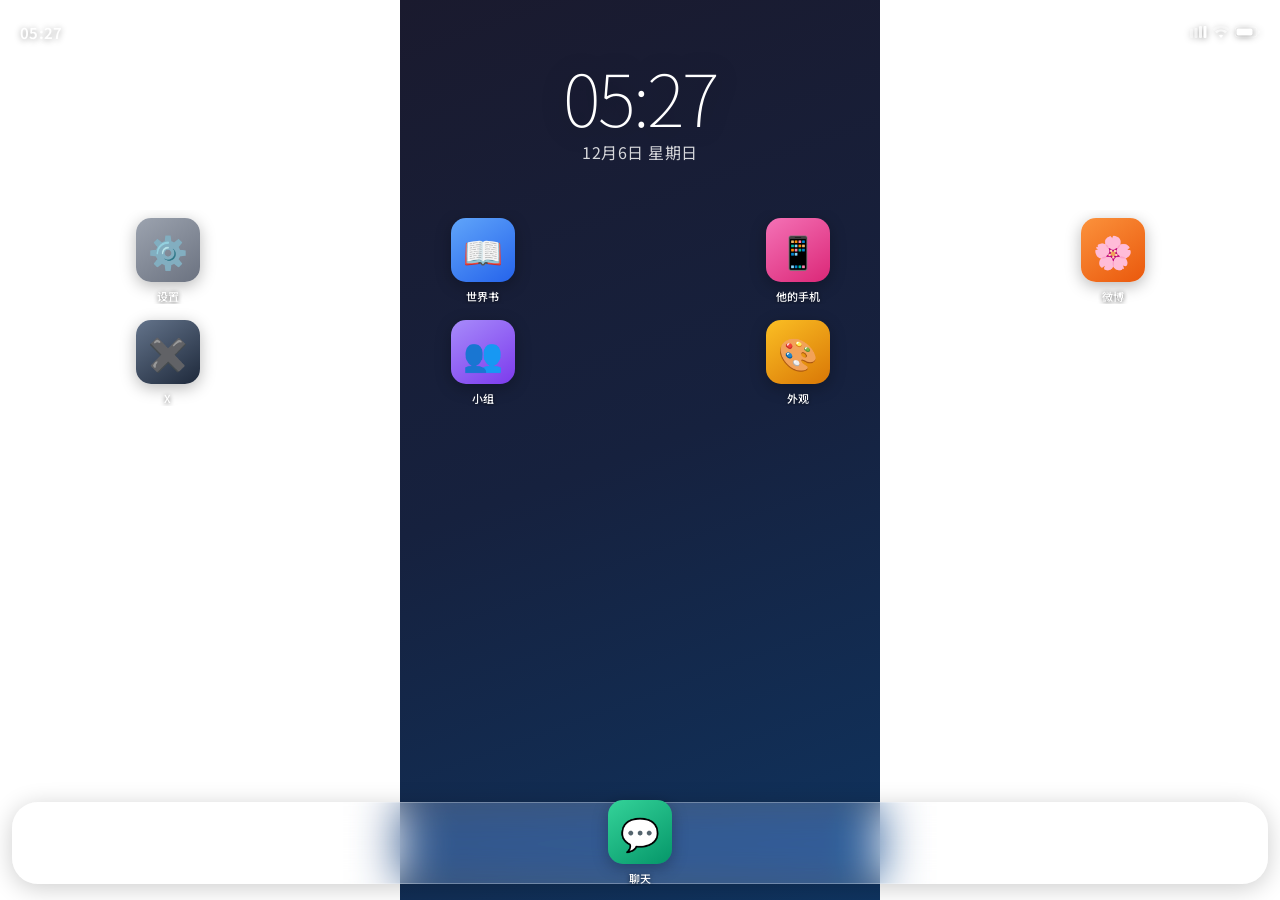
==== commit 3cb97351: "Add files via upload" ====
--- a/index (1).html
+++ b/index (1).html
@@ -10,179 +10,143 @@
 <link href="https://fonts.googleapis.com/css2?family=Noto+Sans+SC:wght@300;400;500;600;700&display=swap" rel="stylesheet">
 <style>
 *{box-sizing:border-box;margin:0;padding:0;-webkit-tap-highlight-color:transparent}
-html{height:100%;overflow:hidden}
-body{font-family:'Noto Sans SC',-apple-system,sans-serif;height:100dvh;max-width:480px;margin:0 auto;overflow:hidden;background:#f5f5f7;user-select:none}
-input,textarea{user-select:text}
-*{scrollbar-width:none}
-::-webkit-scrollbar{display:none}
-
-/* ── PAGES ── */
-.pg{position:absolute;inset:0;display:flex;flex-direction:column;transition:transform .32s cubic-bezier(.32,.72,0,1);will-change:transform}
-.pg.home-bg{background:transparent;z-index:1}
-.pg.app-bg{background:#f5f5f7;z-index:2}
+html{height:100%;overflow:hidden;background:transparent}
+body{font-family:'Noto Sans SC',-apple-system,sans-serif;position:fixed;top:0;left:0;right:0;bottom:0;width:100%;overflow:hidden;background:transparent;user-select:none;-webkit-user-select:none}
+input,textarea,select{user-select:text;-webkit-user-select:text}
+*{scrollbar-width:none}::-webkit-scrollbar{display:none}
+.pg{position:absolute;top:0;left:0;right:0;bottom:0;display:flex;flex-direction:column;transition:transform .32s cubic-bezier(.32,.72,0,1);will-change:transform;overflow:hidden}
+.pg.show{transform:translateX(0);pointer-events:all;opacity:1}
 .pg.right{transform:translateX(100%);pointer-events:none}
-.pg.left{transform:translateX(-20%);pointer-events:none;opacity:.6}
-.pg.show{transform:translateX(0);pointer-events:all;opacity:1}
-
-/* ── WALLPAPER ── */
-#wp{position:fixed;inset:0;max-width:480px;margin:0 auto;background:linear-gradient(135deg,#1a1a2e,#16213e,#0f3460);background-size:cover;background-position:center;z-index:0;pointer-events:none}
-#wp::after{content:'';position:absolute;inset:0;background:linear-gradient(to bottom,rgba(0,0,0,.12) 0%,rgba(0,0,0,.04) 40%,rgba(0,0,0,.28) 100%)}
-
-/* ── STATUS BAR ── */
-.sbar{position:absolute;top:0;left:0;right:0;height:44px;padding:12px 22px 0;display:flex;justify-content:space-between;align-items:center;z-index:10;pointer-events:none}
-.sbar-time{color:#fff;font-size:15px;font-weight:600;letter-spacing:.3px}
-.sbar-icons{display:flex;gap:6px;align-items:center}
-.sbar-icons svg{fill:#fff}
-
-/* ── CLOCK ── */
-.clock{position:absolute;top:58px;left:0;right:0;text-align:center;z-index:5;padding:14px 0;pointer-events:none}
-.clock-t{font-size:76px;font-weight:200;color:#fff;letter-spacing:-2px;line-height:1;text-shadow:0 2px 20px rgba(0,0,0,.3)}
-.clock-d{font-size:17px;color:rgba(255,255,255,.85);margin-top:6px;text-shadow:0 1px 8px rgba(0,0,0,.3)}
-
-/* ── ICONS ── */
-.icons-wrap{position:absolute;top:215px;left:0;right:0;bottom:calc(110px + env(safe-area-inset-bottom));overflow-y:auto;overflow-x:hidden;padding:8px 22px}
-.icons-grid{display:grid;grid-template-columns:repeat(4,1fr);gap:18px 8px;padding-bottom:16px}
-.app-ico{display:flex;flex-direction:column;align-items:center;gap:5px;cursor:pointer;position:relative}
+.pg.left{transform:translateX(-22%);pointer-events:none;opacity:.6}
+.pg-home{background:transparent}
+.pg-app{background:#f5f5f7}
+#wp{position:fixed;top:0;left:0;right:0;bottom:0;max-width:480px;margin:0 auto;z-index:0;background:linear-gradient(160deg,#1a1a2e 0%,#16213e 50%,#0f3460 100%);background-size:cover;background-position:center;pointer-events:none}
+.h-sbar{position:absolute;top:0;left:0;right:0;height:calc(50px + env(safe-area-inset-top));padding:calc(14px + env(safe-area-inset-top)) 20px 0;display:flex;justify-content:space-between;align-items:center;z-index:10;pointer-events:none}
+.h-sbar-time{color:#fff;font-size:15px;font-weight:600;letter-spacing:.3px;text-shadow:0 1px 6px rgba(0,0,0,.4)}
+.h-sbar-icons{display:flex;gap:6px;align-items:center}
+.h-sbar-icons svg{fill:#fff;filter:drop-shadow(0 1px 3px rgba(0,0,0,.4))}
+.h-clock{position:absolute;top:calc(60px + env(safe-area-inset-top));left:0;right:0;text-align:center;z-index:5;pointer-events:none}
+.h-clock-t{font-size:72px;font-weight:100;color:#fff;letter-spacing:-3px;line-height:1;text-shadow:0 2px 24px rgba(0,0,0,.35)}
+.h-clock-d{font-size:16px;color:rgba(255,255,255,.82);margin-top:8px;font-weight:400;letter-spacing:.5px}
+.h-icons-wrap{position:absolute;top:calc(210px + env(safe-area-inset-top));left:0;right:0;bottom:calc(108px + env(safe-area-inset-bottom));overflow-y:auto;padding:0 18px}
+.h-icons-grid{display:grid;grid-template-columns:repeat(4,1fr);gap:20px 4px;padding:8px 0 16px}
+.app-ico{display:flex;flex-direction:column;align-items:center;gap:6px;cursor:pointer;position:relative;-webkit-user-select:none}
+.ico-box{width:64px;height:64px;border-radius:15px;display:flex;align-items:center;justify-content:center;font-size:32px;box-shadow:0 4px 16px rgba(0,0,0,.28);overflow:hidden;transition:transform .1s}
 .app-ico:active .ico-box{transform:scale(.88)}
-.ico-box{width:68px;height:68px;border-radius:16px;display:flex;align-items:center;justify-content:center;font-size:34px;transition:transform .12s;box-shadow:0 4px 14px rgba(0,0,0,.25);overflow:hidden}
-.ico-box img{width:100%;height:100%;object-fit:cover;border-radius:16px}
-.ico-label{font-size:11px;color:#fff;text-align:center;width:78px;overflow:hidden;text-overflow:ellipsis;white-space:nowrap;text-shadow:0 1px 4px rgba(0,0,0,.6)}
-.ico-del{display:none;position:absolute;top:-5px;left:-5px;width:20px;height:20px;background:rgba(0,0,0,.75);color:#fff;border-radius:50%;font-size:11px;align-items:center;justify-content:center;z-index:10;border:none;cursor:pointer;line-height:1}
-@keyframes wiggle{0%,100%{transform:rotate(0)}20%{transform:rotate(-2.5deg)}60%{transform:rotate(2.5deg)}}
-.edit-mode .app-ico{animation:wiggle .5s infinite}
-.edit-mode .app-ico:nth-child(2n){animation-delay:.08s}
-.edit-mode .app-ico:nth-child(3n){animation-delay:.18s}
+.ico-box img{width:100%;height:100%;object-fit:cover}
+.ico-lbl{font-size:11px;color:#fff;text-align:center;width:76px;overflow:hidden;text-overflow:ellipsis;white-space:nowrap;text-shadow:0 1px 5px rgba(0,0,0,.65);font-weight:500}
+.ico-del{display:none;position:absolute;top:-5px;left:3px;width:20px;height:20px;background:rgba(0,0,0,.72);color:#fff;border-radius:50%;font-size:12px;align-items:center;justify-content:center;z-index:10;border:none;cursor:pointer;line-height:1}
+@keyframes wiggle{0%,100%{transform:rotate(0)}25%{transform:rotate(-2deg)}75%{transform:rotate(2deg)}}
+.edit-mode .app-ico{animation:wiggle .45s infinite}
+.edit-mode .app-ico:nth-child(2n){animation-delay:.1s}
+.edit-mode .app-ico:nth-child(3n){animation-delay:.22s}
 .edit-mode .ico-del{display:flex}
-
-/* ── DOCK ── */
-.dock{position:absolute;left:14px;right:14px;bottom:calc(18px + env(safe-area-inset-bottom));height:84px;background:rgba(255,255,255,.18);backdrop-filter:blur(20px) saturate(180%);-webkit-backdrop-filter:blur(20px) saturate(180%);border-radius:26px;border:1px solid rgba(255,255,255,.26);display:flex;align-items:center;justify-content:space-around;padding:0 8px;box-shadow:0 4px 20px rgba(0,0,0,.22);z-index:10}
-
-/* ── EDIT BAR ── */
-.edit-bar{display:none;position:absolute;top:0;left:0;right:0;height:44px;background:rgba(0,0,0,.5);backdrop-filter:blur(10px);align-items:center;justify-content:flex-end;padding:0 16px;z-index:20}
-.edit-bar.show{display:flex}
-.edit-done{background:rgba(255,255,255,.2);border:1px solid rgba(255,255,255,.4);color:#fff;border-radius:8px;padding:5px 14px;font-size:14px;font-weight:500;cursor:pointer;font-family:'Noto Sans SC',sans-serif}
-
-/* ── ICON COLORS ── */
+.h-dock{position:absolute;left:12px;right:12px;bottom:calc(16px + env(safe-area-inset-bottom));height:82px;background:rgba(255,255,255,.2);backdrop-filter:blur(24px) saturate(180%);-webkit-backdrop-filter:blur(24px) saturate(180%);border-radius:26px;border:1px solid rgba(255,255,255,.28);display:flex;align-items:center;justify-content:space-around;padding:0 12px;box-shadow:0 4px 24px rgba(0,0,0,.2);z-index:10}
+.h-edit-bar{display:none;position:absolute;top:0;left:0;right:0;background:rgba(0,0,0,.55);backdrop-filter:blur(12px);padding:calc(12px + env(safe-area-inset-top)) 16px 12px;justify-content:flex-end;z-index:20}
+.h-edit-bar.show{display:flex}
+.h-done-btn{background:rgba(255,255,255,.22);border:1px solid rgba(255,255,255,.4);color:#fff;border-radius:8px;padding:6px 16px;font-size:14px;font-weight:500;cursor:pointer;font-family:'Noto Sans SC',sans-serif}
 .ic-chat{background:linear-gradient(145deg,#34d399,#059669)}
 .ic-set{background:linear-gradient(145deg,#9ca3af,#6b7280)}
 .ic-wb{background:linear-gradient(145deg,#60a5fa,#2563eb)}
 .ic-phone{background:linear-gradient(145deg,#f472b6,#db2777)}
 .ic-weibo{background:linear-gradient(145deg,#fb923c,#ea580c)}
-.ic-x{background:linear-gradient(145deg,#4b5563,#111827)}
+.ic-x{background:linear-gradient(145deg,#64748b,#1e293b)}
 .ic-grp{background:linear-gradient(145deg,#a78bfa,#7c3aed)}
 .ic-look{background:linear-gradient(145deg,#fbbf24,#d97706)}
-
-/* ── APP HEADER ── */
-.hdr{height:54px;padding:0 14px;display:flex;align-items:center;gap:10px;border-bottom:1px solid #e5e5ea;flex-shrink:0;background:#fff}
+.hdr{height:calc(54px + env(safe-area-inset-top));padding:env(safe-area-inset-top) 14px 0;display:flex;align-items:center;gap:10px;border-bottom:1px solid #e5e5ea;flex-shrink:0;background:#fff}
 .hdr-title{font-size:17px;font-weight:600;flex:1;color:#1c1c1e}
-.hdr-btn{background:none;border:none;color:#7c3aed;font-family:'Noto Sans SC',sans-serif;font-size:15px;cursor:pointer;padding:4px 6px}
-.hdr-back{background:none;border:none;color:#7c3aed;font-size:20px;cursor:pointer;padding:4px 8px;line-height:1}
-
-/* ── BOTTOM TABS ── */
-.btabs{height:calc(60px + env(safe-area-inset-bottom));display:flex;border-top:1px solid #e5e5ea;background:#fff;flex-shrink:0;padding-bottom:env(safe-area-inset-bottom);position:relative;z-index:10}
+.hdr-back{background:none;border:none;color:#7c3aed;font-size:22px;cursor:pointer;padding:4px 6px;line-height:1;font-family:'Noto Sans SC',sans-serif}
+.hdr-btn{background:none;border:none;color:#7c3aed;font-size:15px;cursor:pointer;padding:4px 6px;font-family:'Noto Sans SC',sans-serif}
+.body{flex:1;overflow-y:auto;background:#f5f5f7}
+.btabs{height:calc(56px + env(safe-area-inset-bottom));display:flex;border-top:1px solid #e5e5ea;background:#fff;flex-shrink:0;padding-bottom:env(safe-area-inset-bottom)}
 .btab{flex:1;display:flex;flex-direction:column;align-items:center;justify-content:center;gap:3px;background:none;border:none;cursor:pointer;color:#aeaeb2;font-family:'Noto Sans SC',sans-serif;font-size:10px;transition:color .2s}
-.btab-ico{font-size:22px}
+.btab .bi{font-size:22px}
 .btab.on{color:#7c3aed}
-
-/* ── SCROLLABLE BODY ── */
-.body{flex:1;overflow-y:auto;position:relative;background:#f5f5f7}
-
-/* ── CHAT LIST ── */
 .char-item{display:flex;align-items:center;gap:12px;padding:13px 16px;border-bottom:1px solid #e5e5ea;cursor:pointer;background:#fff}
 .char-item:active{background:#f5f5f7}
-.c-av{width:52px;height:52px;border-radius:50%;background:#f0f0f2;overflow:hidden;display:flex;align-items:center;justify-content:center;font-size:26px;flex-shrink:0}
-.c-av img{width:100%;height:100%;object-fit:cover}
-.c-info{flex:1;min-width:0}
-.c-name-row{display:flex;justify-content:space-between;margin-bottom:3px}
-.c-name{font-size:15px;font-weight:500;color:#1c1c1e}
-.c-time{font-size:11px;color:#aeaeb2}
-.c-prev{font-size:13px;color:#aeaeb2;white-space:nowrap;overflow:hidden;text-overflow:ellipsis}
+.cav{width:52px;height:52px;border-radius:50%;background:#f0f0f2;overflow:hidden;display:flex;align-items:center;justify-content:center;font-size:26px;flex-shrink:0}
+.cav img{width:100%;height:100%;object-fit:cover}
+.cinfo{flex:1;min-width:0}
+.cnrow{display:flex;justify-content:space-between;margin-bottom:3px}
+.cname{font-size:15px;font-weight:500;color:#1c1c1e}
+.ctime{font-size:11px;color:#aeaeb2}
+.cprev{font-size:13px;color:#aeaeb2;white-space:nowrap;overflow:hidden;text-overflow:ellipsis}
 .empty-s{display:flex;flex-direction:column;align-items:center;justify-content:center;padding:60px 30px;gap:12px;text-align:center}
 .empty-ico{font-size:48px;opacity:.2}
-.empty-txt{font-size:14px;color:#aeaeb2;line-height:1.7}
-.fab{position:absolute;bottom:20px;right:20px;width:52px;height:52px;border-radius:50%;background:linear-gradient(135deg,#7c3aed,#a78bfa);border:none;color:#fff;font-size:28px;cursor:pointer;display:flex;align-items:center;justify-content:center;box-shadow:0 4px 16px rgba(124,58,237,.35)}
+.empty-txt{font-size:14px;color:#aeaeb2;line-height:1.8}
+.fab{position:absolute;bottom:20px;right:20px;width:54px;height:54px;border-radius:50%;background:linear-gradient(135deg,#7c3aed,#a78bfa);border:none;color:#fff;font-size:28px;cursor:pointer;display:flex;align-items:center;justify-content:center;box-shadow:0 4px 18px rgba(124,58,237,.38)}
 .fab:active{transform:scale(.9)}
-
-/* ── CONV ── */
-.conv-hdr{height:58px;padding:0 12px;display:flex;align-items:center;gap:10px;border-bottom:1px solid #e5e5ea;flex-shrink:0;background:#fff}
+.conv-hdr{height:calc(58px + env(safe-area-inset-top));padding:env(safe-area-inset-top) 10px 0;display:flex;align-items:center;gap:10px;border-bottom:1px solid #e5e5ea;flex-shrink:0;background:#fff}
 .conv-av{width:40px;height:40px;border-radius:50%;background:#f0f0f2;overflow:hidden;display:flex;align-items:center;justify-content:center;font-size:20px;cursor:pointer;flex-shrink:0}
 .conv-av img{width:100%;height:100%;object-fit:cover}
 .conv-name{font-size:15px;font-weight:600;color:#1c1c1e}
-.conv-status{font-size:12px;color:#aeaeb2;cursor:pointer}
+.conv-st{font-size:12px;color:#aeaeb2;cursor:pointer;margin-top:1px}
 #msgs{flex:1;overflow-y:auto;padding:12px 14px 8px;display:flex;flex-direction:column;gap:2px;background:#f5f5f7}
-.mrow{display:flex;flex-direction:column;max-width:75%;animation:fadeUp .18s ease-out}
-@keyframes fadeUp{from{opacity:0;transform:translateY(5px)}to{opacity:1;transform:translateY(0)}}
+.mrow{display:flex;flex-direction:column;max-width:76%;animation:fup .18s ease-out}
+@keyframes fup{from{opacity:0;transform:translateY(6px)}to{opacity:1;transform:none}}
 .mrow.me{align-self:flex-end;align-items:flex-end}
 .mrow.them{align-self:flex-start;align-items:flex-start}
-.bubble{padding:9px 13px;border-radius:18px;font-size:14px;line-height:1.55;word-break:break-word;white-space:pre-wrap}
+.bubble{padding:9px 13px;border-radius:18px;font-size:14px;line-height:1.58;word-break:break-word;white-space:pre-wrap}
 .me .bubble{background:var(--bme,#a78bfa);color:var(--bme-t,#fff);border-bottom-right-radius:4px}
 .them .bubble{background:var(--bthem,#e9e9eb);color:var(--bthem-t,#1c1c1e);border-bottom-left-radius:4px}
 .mtime{font-size:10px;color:#aeaeb2;margin:2px 5px 5px}
 .typing{display:none;align-self:flex-start;background:#e9e9eb;border-radius:18px;border-bottom-left-radius:4px;padding:11px 14px;gap:4px;align-items:center}
 .typing.show{display:flex}
-.dot{width:6px;height:6px;border-radius:50%;background:#aeaeb2;animation:bounce 1.2s infinite}
+.dot{width:6px;height:6px;border-radius:50%;background:#aeaeb2;animation:bn 1.2s infinite}
 .dot:nth-child(2){animation-delay:.2s}.dot:nth-child(3){animation-delay:.4s}
-@keyframes bounce{0%,60%,100%{transform:translateY(0);opacity:.4}30%{transform:translateY(-4px);opacity:1}}
-.toolbar{padding:8px 10px 4px;display:flex;gap:6px;overflow-x:auto;border-top:1px solid #e5e5ea;flex-shrink:0;background:#fff}
+@keyframes bn{0%,60%,100%{transform:translateY(0);opacity:.4}30%{transform:translateY(-4px);opacity:1}}
+.toolbar{padding:7px 10px 4px;display:flex;gap:6px;overflow-x:auto;border-top:1px solid #e5e5ea;flex-shrink:0;background:#fff}
 .tb-btn{flex-shrink:0;background:#f0f0f2;border:1px solid #e5e5ea;border-radius:10px;padding:7px 10px;color:#6e6e73;font-size:13px;cursor:pointer;display:flex;align-items:center;gap:5px;white-space:nowrap;font-family:'Noto Sans SC',sans-serif}
 .tb-btn:active{background:#ede9fe;border-color:#7c3aed;color:#7c3aed}
-.inp-area{padding:8px 12px calc(12px + env(safe-area-inset-bottom));display:flex;align-items:flex-end;gap:8px;border-top:1px solid #e5e5ea;flex-shrink:0;background:#fff}
+.inp-area{padding:8px 12px calc(14px + env(safe-area-inset-bottom));display:flex;align-items:flex-end;gap:8px;border-top:1px solid #e5e5ea;flex-shrink:0;background:#fff}
 #cinput{flex:1;background:#f0f0f2;border:1px solid #e5e5ea;border-radius:22px;padding:9px 14px;color:#1c1c1e;font-family:'Noto Sans SC',sans-serif;font-size:14px;outline:none;resize:none;max-height:100px;line-height:1.5}
 #cinput:focus{border-color:#7c3aed}
-.abtn{width:38px;height:38px;border-radius:50%;border:none;display:flex;align-items:center;justify-content:center;font-size:16px;cursor:pointer;flex-shrink:0}
-.abtn:active{transform:scale(.9)}
+.abtn{width:38px;height:38px;border-radius:50%;border:none;display:flex;align-items:center;justify-content:center;font-size:16px;cursor:pointer;flex-shrink:0;transition:transform .1s}
+.abtn:active{transform:scale(.88)}
 #btn-reply{background:#f0f0f2;color:#6e6e73;border:1px solid #e5e5ea}
 #btn-send{background:linear-gradient(135deg,#7c3aed,#a78bfa);color:#fff;box-shadow:0 3px 10px rgba(124,58,237,.3)}
-#btn-send:disabled{opacity:.35}
-
-/* ── CHAT SETTINGS ── */
-.set-group{background:#fff;border-radius:14px;overflow:hidden;margin-bottom:14px}
-.set-gtitle{font-size:11px;font-weight:600;color:#aeaeb2;text-transform:uppercase;letter-spacing:.06em;padding:12px 14px 6px}
-.set-row{padding:11px 14px;border-bottom:1px solid #e5e5ea;display:flex;flex-direction:column;gap:6px}
-.set-row.h{flex-direction:row;align-items:center}
-.set-row:last-child{border-bottom:none}
-.set-lbl{font-size:13px;color:#6e6e73}
-.sinput,.starea,.ssel{background:#f0f0f2;border:1px solid #e5e5ea;border-radius:10px;padding:9px 12px;color:#1c1c1e;font-family:'Noto Sans SC',sans-serif;font-size:14px;outline:none;width:100%;transition:border-color .2s}
-.sinput:focus,.starea:focus{border-color:#7c3aed}
-.starea{resize:vertical;min-height:80px;line-height:1.6}
-.toggle{width:44px;height:26px;border-radius:13px;background:#e5e5ea;border:none;cursor:pointer;transition:background .2s;position:relative;flex-shrink:0}
-.toggle.on{background:#7c3aed}
-.tknob{position:absolute;top:2px;left:2px;width:20px;height:20px;border-radius:50%;background:#fff;transition:transform .2s;box-shadow:0 1px 4px rgba(0,0,0,.2)}
-.toggle.on .tknob{transform:translateX(18px)}
-.tlabel{flex:1;font-size:14px;color:#1c1c1e}
+#btn-send:disabled,#btn-reply:disabled{opacity:.38}
+.sg{background:#fff;border-radius:14px;overflow:hidden;margin-bottom:14px}
+.sgt{font-size:11px;font-weight:600;color:#aeaeb2;text-transform:uppercase;letter-spacing:.06em;padding:12px 14px 6px}
+.sr{padding:11px 14px;border-bottom:1px solid #e5e5ea;display:flex;flex-direction:column;gap:6px}
+.sr.h{flex-direction:row;align-items:center}
+.sr:last-child{border-bottom:none}
+.sl{font-size:13px;color:#6e6e73}
+.si,.sta,.sse{background:#f0f0f2;border:1px solid #e5e5ea;border-radius:10px;padding:9px 12px;color:#1c1c1e;font-family:'Noto Sans SC',sans-serif;font-size:14px;outline:none;width:100%;transition:border-color .2s}
+.si:focus,.sta:focus{border-color:#7c3aed}
+.sta{resize:vertical;min-height:80px;line-height:1.6}
+.tg{width:44px;height:26px;border-radius:13px;background:#e5e5ea;border:none;cursor:pointer;transition:background .2s;position:relative;flex-shrink:0}
+.tg.on{background:#7c3aed}
+.tg-k{position:absolute;top:2px;left:2px;width:20px;height:20px;border-radius:50%;background:#fff;transition:transform .2s;box-shadow:0 1px 4px rgba(0,0,0,.2)}
+.tg.on .tg-k{transform:translateX(18px)}
+.tg-lbl{flex:1;font-size:14px;color:#1c1c1e}
 .av-row{display:flex;gap:14px;align-items:center}
 .av-pre{width:60px;height:60px;border-radius:50%;background:#f0f0f2;border:2px dashed #e5e5ea;display:flex;align-items:center;justify-content:center;font-size:26px;cursor:pointer;overflow:hidden;flex-shrink:0}
 .av-pre img{width:100%;height:100%;object-fit:cover}
-.color-row{display:flex;gap:6px;flex-wrap:wrap}
-.cdot{width:26px;height:26px;border-radius:50%;cursor:pointer;border:2px solid transparent;transition:all .15s;flex-shrink:0}
-.cdot.on{border-color:#7c3aed;transform:scale(1.2)}
+.cr{display:flex;gap:7px;flex-wrap:wrap}
+.cdot{width:28px;height:28px;border-radius:50%;cursor:pointer;border:2.5px solid transparent;transition:all .15s;flex-shrink:0}
+.cdot.on{border-color:#7c3aed;transform:scale(1.18)}
 .btn-p{background:linear-gradient(135deg,#7c3aed,#a78bfa);color:#fff;border:none;border-radius:12px;padding:12px;font-family:'Noto Sans SC',sans-serif;font-size:14px;font-weight:600;cursor:pointer;width:100%;margin-bottom:8px}
 .btn-p:active{opacity:.85}
 .btn-s{background:#f0f0f2;border:1px solid #e5e5ea;color:#1c1c1e;border-radius:12px;padding:12px;font-family:'Noto Sans SC',sans-serif;font-size:14px;cursor:pointer;width:100%;margin-bottom:8px}
 .btn-d{background:#fff;border:1px solid #fecaca;color:#ef4444;border-radius:12px;padding:12px;font-family:'Noto Sans SC',sans-serif;font-size:14px;cursor:pointer;width:100%;text-align:left;margin-bottom:8px;display:flex;justify-content:space-between}
-
-/* ── HEART ── */
 .heart-card{background:#fff;border-radius:20px;padding:22px;margin:16px;border:1px solid #e5e5ea;box-shadow:0 2px 12px rgba(0,0,0,.06)}
 .heart-hdr{display:flex;align-items:center;gap:10px;margin-bottom:14px}
 .heart-av{width:44px;height:44px;border-radius:50%;background:#f0f0f2;display:flex;align-items:center;justify-content:center;font-size:22px;overflow:hidden}
 .heart-av img{width:100%;height:100%;object-fit:cover}
 .heart-body{font-size:14px;color:#6e6e73;line-height:1.8}
-.heart-hist-btn{width:100%;background:#ede9fe;border:none;border-radius:10px;padding:10px;color:#7c3aed;font-family:'Noto Sans SC',sans-serif;font-size:13px;cursor:pointer;margin-top:14px;text-align:center;font-weight:500}
-
-/* ── DYNAMIC ── */
-.dyn-cover-wrap{position:relative;width:100%;height:180px;background:linear-gradient(135deg,#ede9fe,#ddd6fe);overflow:hidden;cursor:pointer;flex-shrink:0}
-.dyn-cover-wrap img{width:100%;height:100%;object-fit:cover}
+.heart-hist{width:100%;background:#ede9fe;border:none;border-radius:10px;padding:10px;color:#7c3aed;font-family:'Noto Sans SC',sans-serif;font-size:13px;cursor:pointer;margin-top:14px;text-align:center;font-weight:500}
+.dyn-cover{width:100%;height:180px;background:linear-gradient(135deg,#ede9fe,#ddd6fe);overflow:hidden;cursor:pointer;position:relative;flex-shrink:0}
+.dyn-cover img{width:100%;height:100%;object-fit:cover}
 .dyn-cover-hint{position:absolute;inset:0;display:flex;align-items:center;justify-content:center;font-size:13px;color:rgba(124,58,237,.6)}
-.dyn-profile{display:flex;align-items:flex-end;padding:0 16px;margin-top:-34px;margin-bottom:10px;gap:12px;position:relative;z-index:2}
-.dyn-av{width:68px;height:68px;border-radius:50%;background:#f0f0f2;border:4px solid #fff;overflow:hidden;display:flex;align-items:center;justify-content:center;font-size:30px;cursor:pointer;flex-shrink:0;box-shadow:0 2px 8px rgba(0,0,0,.12)}
+.dyn-prof{display:flex;align-items:flex-end;padding:0 16px;margin-top:-34px;margin-bottom:10px;gap:12px;position:relative;z-index:2}
+.dyn-av{width:68px;height:68px;border-radius:50%;background:#f0f0f2;border:4px solid #fff;overflow:hidden;display:flex;align-items:center;justify-content:center;font-size:30px;cursor:pointer;flex-shrink:0;box-shadow:0 2px 10px rgba(0,0,0,.12)}
 .dyn-av img{width:100%;height:100%;object-fit:cover}
 .dyn-uname{font-size:16px;font-weight:700;color:#1c1c1e;padding-bottom:8px}
 .dyn-tabs{display:flex;border-bottom:1px solid #e5e5ea;background:#fff;flex-shrink:0}
 .dyn-tab{flex:1;padding:11px;background:none;border:none;color:#aeaeb2;font-family:'Noto Sans SC',sans-serif;font-size:14px;cursor:pointer;border-bottom:2px solid transparent;transition:all .2s}
 .dyn-tab.on{color:#7c3aed;border-bottom-color:#7c3aed}
 .dyn-post{padding:14px 16px;border-bottom:1px solid #e5e5ea;background:#fff}
-.dyn-p-av{width:38px;height:38px;border-radius:50%;background:#f0f0f2;display:flex;align-items:center;justify-content:center;font-size:18px;overflow:hidden;flex-shrink:0}
-.dyn-p-av img{width:100%;height:100%;object-fit:cover}
 .dyn-p-body{font-size:14px;line-height:1.65;color:#1c1c1e;margin-bottom:10px}
 .dyn-p-img{width:100%;max-height:240px;object-fit:cover;border-radius:10px;margin-bottom:10px}
 .dyn-p-acts{display:flex;gap:16px;margin-bottom:8px}
@@ -194,21 +158,15 @@
 .dyn-cm-inp{flex:1;background:#f0f0f2;border:1px solid #e5e5ea;border-radius:20px;padding:7px 12px;font-size:13px;color:#1c1c1e;font-family:'Noto Sans SC',sans-serif;outline:none}
 .dyn-cm-inp:focus{border-color:#7c3aed}
 .dyn-cm-send{background:#7c3aed;border:none;border-radius:20px;padding:7px 14px;color:#fff;font-family:'Noto Sans SC',sans-serif;font-size:13px;cursor:pointer}
-
-/* ── NPC ── */
-.npc-item{display:flex;align-items:center;gap:12px;padding:12px 16px;border-bottom:1px solid #e5e5ea;background:#fff}
-.npc-av{width:46px;height:46px;border-radius:50%;background:#f0f0f2;display:flex;align-items:center;justify-content:center;font-size:22px;flex-shrink:0}
-
-/* ── SHEETS ── */
-.sh-ov{position:absolute;inset:0;z-index:100;background:rgba(0,0,0,.4);display:none;align-items:flex-end}
+.sh-ov{position:absolute;inset:0;z-index:100;background:rgba(0,0,0,.42);display:none;align-items:flex-end}
 .sh-ov.show{display:flex}
-.sheet{background:#fff;border-radius:22px 22px 0 0;padding:20px 16px calc(24px + env(safe-area-inset-bottom));width:100%;animation:slideUp .28s cubic-bezier(.32,.72,0,1);max-height:88vh;overflow-y:auto}
-@keyframes slideUp{from{transform:translateY(100%)}to{transform:translateY(0)}}
+.sheet{background:#fff;border-radius:22px 22px 0 0;padding:20px 16px calc(26px + env(safe-area-inset-bottom));width:100%;animation:sup .28s cubic-bezier(.32,.72,0,1);max-height:88vh;overflow-y:auto}
+@keyframes sup{from{transform:translateY(100%)}to{transform:translateY(0)}}
 .sh-top{display:flex;justify-content:space-between;align-items:center;margin-bottom:14px}
 .sh-title{font-size:16px;font-weight:600;color:#1c1c1e}
 .sh-x{background:#f0f0f2;border:none;color:#6e6e73;width:28px;height:28px;border-radius:50%;font-size:14px;cursor:pointer;display:flex;align-items:center;justify-content:center}
-.sh-input{background:#f0f0f2;border:1px solid #e5e5ea;border-radius:10px;padding:10px 12px;color:#1c1c1e;font-family:'Noto Sans SC',sans-serif;font-size:14px;outline:none;width:100%;margin-bottom:10px}
-.sh-input:focus{border-color:#7c3aed}
+.sh-inp{background:#f0f0f2;border:1px solid #e5e5ea;border-radius:10px;padding:10px 12px;color:#1c1c1e;font-family:'Noto Sans SC',sans-serif;font-size:14px;outline:none;width:100%;margin-bottom:10px}
+.sh-inp:focus{border-color:#7c3aed}
 .sh-ta{background:#f0f0f2;border:1px solid #e5e5ea;border-radius:10px;padding:10px 12px;color:#1c1c1e;font-family:'Noto Sans SC',sans-serif;font-size:14px;outline:none;width:100%;resize:none;min-height:80px;line-height:1.6;margin-bottom:10px}
 .sh-ta:focus{border-color:#7c3aed}
 .preset-row{display:flex;flex-wrap:wrap;gap:8px;margin-bottom:12px}
@@ -217,8 +175,6 @@
 .dur-opt{padding:10px;background:#f0f0f2;border:1px solid #e5e5ea;border-radius:10px;text-align:center;cursor:pointer;font-size:13px;color:#6e6e73}
 .dur-opt.on{border-color:#7c3aed;color:#7c3aed;background:#ede9fe}
 .amt-inp{font-size:32px;font-weight:300;text-align:center;background:none;border:none;border-bottom:2px solid #e5e5ea;color:#1c1c1e;width:100%;padding:10px 0;font-family:'Noto Sans SC',sans-serif;outline:none;margin:14px 0}
-
-/* ── EMOJI ── */
 .ecat-row{display:flex;gap:6px;overflow-x:auto;margin-bottom:10px}
 .ecat{flex-shrink:0;padding:5px 10px;background:#f0f0f2;border:1px solid #e5e5ea;border-radius:8px;color:#6e6e73;font-size:12px;cursor:pointer;font-family:'Noto Sans SC',sans-serif;white-space:nowrap}
 .ecat.on{border-color:#7c3aed;color:#7c3aed;background:#ede9fe}
@@ -229,172 +185,147 @@
 .stk-item{border-radius:10px;background:#f0f0f2;overflow:hidden;cursor:pointer;border:1px solid #e5e5ea;aspect-ratio:1;display:flex;align-items:center;justify-content:center}
 .stk-item img{width:100%;height:100%;object-fit:cover}
 .stk-add{border:2px dashed #e5e5ea;background:none;color:#aeaeb2;font-size:24px}
-
-/* ── HOME SETTINGS SHEET ── */
-.h-sheet-ov{position:absolute;inset:0;z-index:200;background:rgba(0,0,0,.45);display:none;align-items:flex-end;backdrop-filter:blur(3px)}
-.h-sheet-ov.show{display:flex}
-.h-sheet{background:#f2f2f7;border-radius:22px 22px 0 0;width:100%;max-height:90vh;overflow-y:auto;padding:0 0 calc(36px + env(safe-area-inset-bottom));animation:slideUp .3s cubic-bezier(.32,.72,0,1)}
-.h-handle{width:36px;height:4px;border-radius:2px;background:rgba(0,0,0,.18);margin:10px auto 4px}
-.h-title{font-size:17px;font-weight:700;text-align:center;padding:8px 20px 14px;color:#1c1c1e}
-.h-sec{margin:0 16px 14px}
-.h-sec-t{font-size:12px;color:#6e6e73;font-weight:500;text-transform:uppercase;letter-spacing:.05em;padding:0 4px 7px}
-.h-group{background:#fff;border-radius:14px;overflow:hidden;padding:14px}
-.h-input{background:#f2f2f7;border:1.5px solid transparent;border-radius:10px;padding:11px 14px;font-size:15px;width:100%;font-family:'Noto Sans SC',sans-serif;color:#1c1c1e;outline:none;display:block;margin-bottom:10px;transition:border-color .2s}
-.h-input:focus{border-color:#007aff;background:#fff}
-.h-input:last-child{margin-bottom:0}
-.api-tabs{display:flex;gap:8px;margin-bottom:12px}
-.api-tab{flex:1;padding:9px;background:#f2f2f7;border-radius:10px;border:2px solid transparent;text-align:center;font-size:13px;color:#6e6e73;cursor:pointer;font-family:'Noto Sans SC',sans-serif}
-.api-tab.on{border-color:#007aff;color:#007aff;font-weight:600;background:#fff}
-.fetch-row{display:flex;gap:8px;margin-bottom:10px}
-.fetch-row .h-input{margin-bottom:0;flex:1}
-.fetch-btn{background:#f2f2f7;border:1.5px solid #e5e5ea;border-radius:10px;padding:0 14px;font-size:13px;color:#6e6e73;cursor:pointer;white-space:nowrap;font-family:'Noto Sans SC',sans-serif;flex-shrink:0}
+.hs-ov{position:absolute;inset:0;z-index:200;background:rgba(0,0,0,.45);display:none;align-items:flex-end;backdrop-filter:blur(4px)}
+.hs-ov.show{display:flex}
+.hs-sheet{background:#f2f2f7;border-radius:22px 22px 0 0;width:100%;max-height:90vh;overflow-y:auto;padding:0 0 calc(36px + env(safe-area-inset-bottom));animation:sup .3s cubic-bezier(.32,.72,0,1)}
+.hs-handle{width:36px;height:4px;border-radius:2px;background:rgba(0,0,0,.18);margin:10px auto 4px}
+.hs-title{font-size:17px;font-weight:700;text-align:center;padding:8px 20px 14px;color:#1c1c1e}
+.hs-sec{margin:0 16px 14px}
+.hs-sec-t{font-size:12px;color:#6e6e73;font-weight:500;text-transform:uppercase;letter-spacing:.05em;padding:0 4px 7px}
+.hs-group{background:#fff;border-radius:14px;padding:14px}
+.hs-inp{background:#f2f2f7;border:1.5px solid transparent;border-radius:10px;padding:11px 14px;font-size:15px;width:100%;font-family:'Noto Sans SC',sans-serif;color:#1c1c1e;outline:none;display:block;margin-bottom:10px;transition:border-color .2s}
+.hs-inp:focus{border-color:#007aff;background:#fff}
+.hs-inp:last-child,.fetch-wrap .hs-inp{margin-bottom:0}
+.fetch-wrap{display:flex;gap:8px;margin-bottom:10px}
+.fetch-wrap .hs-inp{flex:1}
+.fetch-btn{background:#f2f2f7;border:1.5px solid #e5e5ea;border-radius:10px;padding:0 16px;font-size:13px;color:#6e6e73;cursor:pointer;white-space:nowrap;font-family:'Noto Sans SC',sans-serif;flex-shrink:0;transition:all .15s}
 .fetch-btn:active{background:#e5f0ff;border-color:#007aff;color:#007aff}
 #model-dd{display:none;width:100%;padding:11px 14px;background:#f2f2f7;border:1.5px solid #e5e5ea;border-radius:10px;font-size:14px;font-family:'Noto Sans SC',sans-serif;color:#1c1c1e;outline:none;margin-top:8px}
 .preset-bar{display:flex;gap:8px;align-items:center;margin-bottom:8px}
 .preset-sel{flex:1;padding:9px 12px;background:#f2f2f7;border:1.5px solid #e5e5ea;border-radius:10px;font-size:14px;font-family:'Noto Sans SC',sans-serif;color:#1c1c1e;outline:none}
-.preset-act{background:#007aff;border:none;border-radius:10px;padding:9px 14px;color:#fff;font-family:'Noto Sans SC',sans-serif;font-size:13px;cursor:pointer;white-space:nowrap}
+.preset-act{background:#007aff;border:none;border-radius:10px;padding:9px 14px;color:#fff;font-family:'Noto Sans SC',sans-serif;font-size:13px;cursor:pointer}
 .preset-acts{display:flex;gap:8px}
 .preset-act-sm{flex:1;background:#f2f2f7;border:1.5px solid #e5e5ea;border-radius:10px;padding:9px;color:#1c1c1e;font-family:'Noto Sans SC',sans-serif;font-size:13px;cursor:pointer;text-align:center}
-.temp-row{display:flex;flex-direction:column;gap:6px}
+.temp-row{display:flex;flex-direction:column;gap:8px}
 .temp-lbl{display:flex;justify-content:space-between;font-size:14px;color:#1c1c1e}
 .temp-lbl span{color:#007aff;font-weight:600}
 input[type=range]{width:100%;accent-color:#007aff}
-.h-btn{width:100%;padding:15px;border-radius:14px;background:#007aff;color:#fff;border:none;font-size:16px;font-weight:600;cursor:pointer;font-family:'Noto Sans SC',sans-serif;margin-bottom:10px}
-.h-btn.sec{background:#fff;color:#007aff;border:1.5px solid #e5e5ea}
-
-/* ── WALLPAPER SHEET ── */
-.wp-grid{display:grid;grid-template-columns:repeat(3,1fr);gap:8px;padding:12px}
-.wp-item{aspect-ratio:9/16;border-radius:12px;overflow:hidden;cursor:pointer;border:3px solid transparent;transition:border-color .15s;position:relative}
-.wp-item.on{border-color:#007aff}
-.wp-item img{width:100%;height:100%;object-fit:cover}
-.wp-check{position:absolute;inset:0;display:none;align-items:center;justify-content:center;background:rgba(0,122,255,.28);color:#fff;font-size:22px;font-weight:700}
-.wp-item.on .wp-check{display:flex}
-.wp-add{aspect-ratio:9/16;border-radius:12px;border:2px dashed #c7c7cc;display:flex;align-items:center;justify-content:center;flex-direction:column;gap:6px;cursor:pointer;color:#6e6e73;font-size:12px}
-
-/* ── TOAST ── */
-.toast{position:absolute;bottom:calc(100px + env(safe-area-inset-bottom));left:50%;transform:translateX(-50%) translateY(10px);background:rgba(28,28,30,.88);color:#fff;padding:10px 22px;border-radius:20px;font-size:13px;opacity:0;transition:all .25s;z-index:999;white-space:nowrap;pointer-events:none;backdrop-filter:blur(8px)}
+.hs-btn{width:100%;padding:15px;border-radius:14px;background:#007aff;color:#fff;border:none;font-size:16px;font-weight:600;cursor:pointer;font-family:'Noto Sans SC',sans-serif;margin-bottom:10px}
+.hs-btn.sec{background:#fff;color:#007aff;border:1.5px solid #e5e5ea}
+.wb-sel-item{display:flex;align-items:center;gap:10px;padding:9px 10px;background:#f0f0f2;border-radius:10px;border:1px solid #e5e5ea;cursor:pointer;margin-bottom:6px}
+.wb-sel-item.on{border-color:#7c3aed;background:#ede9fe}
+.wb-ck{width:18px;height:18px;border-radius:50%;border:2px solid #e5e5ea;display:flex;align-items:center;justify-content:center;font-size:10px}
+.wb-sel-item.on .wb-ck{background:#7c3aed;border-color:#7c3aed;color:#fff}
+.toast{position:absolute;bottom:calc(90px + env(safe-area-inset-bottom));left:50%;transform:translateX(-50%) translateY(10px);background:rgba(28,28,30,.88);color:#fff;padding:10px 22px;border-radius:20px;font-size:13px;opacity:0;transition:all .25s;z-index:999;white-space:nowrap;pointer-events:none;backdrop-filter:blur(8px)}
 .toast.show{opacity:1;transform:translateX(-50%) translateY(0)}
 input[type=file]{display:none}
-
-/* ── SUMMARY ── */
 .sum-item{background:#fff;border-radius:12px;padding:12px 14px;border:1px solid #e5e5ea;margin-bottom:10px;position:relative}
 .sum-del{position:absolute;top:8px;right:8px;background:none;border:none;color:#aeaeb2;font-size:14px;cursor:pointer}
 
-/* ── WB SELECT ── */
-.wb-item{display:flex;align-items:center;gap:10px;padding:9px 10px;background:#f0f0f2;border-radius:10px;border:1px solid #e5e5ea;cursor:pointer;margin-bottom:6px}
-.wb-item.on{border-color:#7c3aed;background:#ede9fe}
-.wb-ck{width:18px;height:18px;border-radius:50%;border:2px solid #e5e5ea;display:flex;align-items:center;justify-content:center;font-size:10px}
-.wb-item.on .wb-ck{background:#7c3aed;border-color:#7c3aed;color:#fff}
+/* ══ WIDGETS ══ */
+.wg{border-radius:20px;overflow:hidden;cursor:pointer;position:relative;box-shadow:0 4px 16px rgba(0,0,0,.25);transition:transform .1s}
+.wg:active{transform:scale(.95)}
+.wg-del{display:none;position:absolute;top:-5px;left:-5px;width:20px;height:20px;background:rgba(0,0,0,.72);color:#fff;border-radius:50%;font-size:12px;align-items:center;justify-content:center;z-index:10;border:none;cursor:pointer;line-height:1}
+.edit-mode .wg .wg-del{display:flex}
+.wg-clock-sm{background:rgba(30,30,50,.6);color:#fff;display:flex;flex-direction:column;justify-content:center;align-items:center;height:100%;padding:14px;text-align:center}
+.wg-clock-sm-t{font-size:34px;font-weight:200;letter-spacing:-1px;line-height:1}
+.wg-clock-sm-d{font-size:10px;opacity:.8;margin-top:4px}
+.wg-clock-lg{background:rgba(30,30,50,.6);color:#fff;display:flex;flex-direction:column;justify-content:center;padding:18px 22px;height:100%}
+.wg-clock-lg-t{font-size:50px;font-weight:100;letter-spacing:-2px;line-height:1}
+.wg-clock-lg-d{font-size:14px;opacity:.82;margin-top:6px}
+.wg-count-sm{background:rgba(124,58,237,.5);color:#fff;display:flex;flex-direction:column;justify-content:center;align-items:center;height:100%;padding:12px;text-align:center}
+.wg-count-sm-n{font-size:36px;font-weight:200;line-height:1}
+.wg-count-sm-l{font-size:10px;opacity:.82;margin-top:4px}
+.wg-count-sm-e{font-size:11px;opacity:.65;margin-top:2px;max-width:100%;overflow:hidden;text-overflow:ellipsis;white-space:nowrap}
+.wg-count-lg{background:rgba(124,58,237,.5);color:#fff;display:flex;align-items:center;justify-content:space-between;height:100%;padding:18px 22px}
+.wg-count-lg-n{font-size:58px;font-weight:100;letter-spacing:-2px;line-height:1}
+.wg-count-lg-r{display:flex;flex-direction:column;align-items:flex-end;gap:4px}
+.wg-mood-sm{background:rgba(236,72,153,.45);color:#fff;display:flex;flex-direction:column;justify-content:center;align-items:center;height:100%;padding:12px;text-align:center;cursor:pointer}
+.wg-mood-sm-e{font-size:36px;line-height:1}
+.wg-mood-sm-t{font-size:10px;opacity:.82;margin-top:6px;max-width:100%;overflow:hidden;text-overflow:ellipsis;white-space:nowrap}
+.wg-mood-lg{background:rgba(236,72,153,.45);color:#fff;display:flex;align-items:center;height:100%;padding:18px 22px;gap:16px;cursor:pointer}
+.wg-mood-lg-e{font-size:50px}
+.wg-chat-sm{background:rgba(52,211,153,.4);color:#fff;display:flex;flex-direction:column;justify-content:center;align-items:center;height:100%;padding:12px;text-align:center;cursor:pointer}
+.wg-chat-sm-av{width:42px;height:42px;border-radius:50%;background:rgba(255,255,255,.22);display:flex;align-items:center;justify-content:center;font-size:20px;overflow:hidden;flex-shrink:0}
+.wg-chat-sm-av img{width:100%;height:100%;object-fit:cover}
+.wg-chat-sm-n{font-size:11px;margin-top:6px;font-weight:500;max-width:100%;overflow:hidden;text-overflow:ellipsis;white-space:nowrap}
+.wg-chat-sm-p{font-size:10px;opacity:.72;margin-top:2px;max-width:100%;overflow:hidden;text-overflow:ellipsis;white-space:nowrap}
+.wg-chat-lg{background:rgba(52,211,153,.4);color:#fff;display:flex;align-items:center;height:100%;padding:18px 22px;gap:16px;cursor:pointer}
+.wg-chat-lg-av{width:54px;height:54px;border-radius:50%;background:rgba(255,255,255,.22);display:flex;align-items:center;justify-content:center;font-size:26px;overflow:hidden;flex-shrink:0}
+.wg-chat-lg-av img{width:100%;height:100%;object-fit:cover}
+.wg-photo-sm{background:#111;overflow:hidden;height:100%}
+.wg-photo-sm img{width:100%;height:100%;object-fit:cover}
+.wg-photo-sm-e{width:100%;height:100%;display:flex;align-items:center;justify-content:center;color:rgba(255,255,255,.5);font-size:11px;cursor:pointer;text-align:center;padding:8px}
+.wg-photo-lg{background:#111;overflow:hidden;height:100%}
+.wg-photo-lg img{width:100%;height:100%;object-fit:cover}
+.wg-add-btn{border:2px dashed rgba(255,255,255,.38);border-radius:20px;display:flex;flex-direction:column;align-items:center;justify-content:center;cursor:pointer;background:rgba(255,255,255,.08);color:rgba(255,255,255,.7);font-size:11px;gap:5px;display:none}
+.wg-add-btn:active{background:rgba(255,255,255,.16)}
+.edit-mode .wg-add-btn{display:flex!important}
+.wg-picker-grid{display:grid;grid-template-columns:repeat(2,1fr);gap:10px;margin-bottom:12px}
+.wg-picker-item{border-radius:14px;border:2px solid #e5e5ea;padding:12px;cursor:pointer;text-align:center;background:#f0f0f2;transition:all .15s}
+.wg-picker-item:active{border-color:#7c3aed;background:#ede9fe}
+.wg-picker-ico{font-size:26px;margin-bottom:5px}
+.wg-picker-name{font-size:13px;color:#1c1c1e;font-weight:500}
+.wg-picker-sz{font-size:11px;color:#aeaeb2;margin-top:2px}
+.mood-picker-grid{display:grid;grid-template-columns:repeat(5,1fr);gap:8px;margin:12px 0}
+.mood-opt{height:52px;border-radius:12px;background:#f0f0f2;border:2px solid transparent;display:flex;flex-direction:column;align-items:center;justify-content:center;cursor:pointer;font-size:22px;gap:2px;transition:all .15s}
+.mood-opt span.ml{font-size:9px;color:#6e6e73}
+.mood-opt.on{border-color:#7c3aed;background:#ede9fe}
 </style>
 </head>
 <body>
-
-<!-- WALLPAPER -->
 <div id="wp"></div>
 
-<!-- ═══════════════════════════════
-     PAGE: HOME
-═══════════════════════════════ -->
-<div class="pg home-bg show" id="pg-home">
-  <!-- status bar -->
-  <div class="sbar">
-    <span class="sbar-time" id="stime">9:41</span>
-    <div class="sbar-icons">
+<div class="pg pg-home show" id="pg-home">
+  <div class="h-sbar">
+    <span class="h-sbar-time" id="stime">9:41</span>
+    <div class="h-sbar-icons">
       <svg width="17" height="12" viewBox="0 0 17 12"><rect x="0" y="3" width="3" height="9" rx="1" opacity=".4"/><rect x="4.5" y="2" width="3" height="10" rx="1" opacity=".6"/><rect x="9" y="0" width="3" height="12" rx="1" opacity=".8"/><rect x="13.5" y="0" width="3" height="12" rx="1"/></svg>
       <svg width="16" height="12" viewBox="0 0 16 12"><path d="M8 2.4C5.6 2.4 3.4 3.4 1.8 5L0 3.2C2.1 1.2 4.9 0 8 0s5.9 1.2 8 3.2L14.2 5C12.6 3.4 10.4 2.4 8 2.4z" opacity=".4"/><path d="M8 5.6c-1.6 0-3 .6-4.1 1.6L2 5.4C3.5 4 5.6 3.2 8 3.2s4.5.8 6 2.2L12.1 7.2C11 6.2 9.6 5.6 8 5.6z" opacity=".7"/><path d="M8 8.8c-.8 0-1.6.3-2.1.8L8 12l2.1-2.4C9.6 9.1 8.8 8.8 8 8.8z"/></svg>
       <svg width="25" height="12" viewBox="0 0 25 12"><rect x="0" y="1" width="22" height="10" rx="3" stroke="white" stroke-width="1" fill="none" opacity=".35"/><rect x="1.5" y="2.5" width="16" height="7" rx="2" fill="white"/><path d="M23 4v4a2 2 0 000-4z" fill="white" opacity=".4"/></svg>
     </div>
   </div>
-  <!-- clock -->
-  <div class="clock">
-    <div class="clock-t" id="ctime">9:41</div>
-    <div class="clock-d" id="cdate">3月22日 星期六</div>
-  </div>
-  <!-- icons -->
-  <div class="icons-wrap" id="icons-wrap">
-    <div class="icons-grid" id="icons-grid"></div>
-  </div>
-  <!-- dock -->
-  <div class="dock" id="dock"></div>
-  <!-- edit bar -->
-  <div class="edit-bar" id="edit-bar">
-    <button class="edit-done" onclick="exitEdit()">完成</button>
-  </div>
+  <div class="h-clock"><div class="h-clock-t" id="ctime">9:41</div><div class="h-clock-d" id="cdate">3月22日 星期六</div></div>
+  <div class="h-icons-wrap"><div class="h-icons-grid" id="icons-grid"></div></div>
+  <div class="h-dock" id="dock"></div>
+  <div class="h-edit-bar" id="edit-bar"><button class="h-done-btn" onclick="exitEdit()">完成</button></div>
 </div>
 
-<!-- ═══════════════════════════════
-     PAGE: CHAT LIST
-═══════════════════════════════ -->
-<div class="pg app-bg right" id="pg-chat" style="background:#f5f5f7">
-  <div class="hdr">
-    <button class="hdr-back" onclick="goHome()">‹</button>
-    <span class="hdr-title">聊天</span>
-  </div>
-  <div class="body" id="pn-msg" style="padding-bottom:calc(var(--tbh,72px) + env(safe-area-inset-bottom))">
+<div class="pg pg-app right" id="pg-chat">
+  <div class="hdr"><button class="hdr-back" onclick="goHome()">&#8249;</button><span class="hdr-title">聊天</span></div>
+  <div class="body" id="pn-msg" style="padding-bottom:calc(60px + env(safe-area-inset-bottom))">
     <div id="char-list"></div>
-    <div class="empty-s" id="char-empty">
-      <div class="empty-ico">💬</div>
-      <div class="empty-txt">还没有角色<br>点右下角 ＋ 新建吧</div>
-    </div>
+    <div class="empty-s" id="char-empty"><div class="empty-ico">💬</div><div class="empty-txt">还没有角色<br>点右下角 ＋ 新建吧</div></div>
     <button class="fab" onclick="openSh('sh-newchar')">＋</button>
   </div>
-  <div id="pn-dyn" style="display:none;flex:1;flex-direction:column;overflow:hidden;padding-bottom:calc(var(--tbh,72px) + env(safe-area-inset-bottom))">
-    <div style="flex:1;overflow-y:auto" id="dyn-scroll">
-      <div class="dyn-cover-wrap" onclick="pickDynCover()">
-        <img id="dyn-cimg" src="" style="display:none">
-        <div class="dyn-cover-hint" id="dyn-chint">点击更换封面</div>
-      </div>
-      <div class="dyn-profile">
-        <div class="dyn-av" onclick="pickDynAv()">
-          <span id="dyn-ae">🙋</span><img id="dyn-ai" src="" style="display:none">
-        </div>
-        <div class="dyn-uname" id="dyn-uname">我的动态</div>
-      </div>
-      <div class="dyn-tabs">
-        <button class="dyn-tab on" id="dt-ss" onclick="swDynTab('ss')">说说</button>
-        <button class="dyn-tab" id="dt-dyn" onclick="swDynTab('dyn')">动态</button>
-        <button class="dyn-tab" id="dt-album" onclick="swDynTab('album')">相册</button>
-      </div>
+  <div id="pn-dyn" style="display:none;flex:1;flex-direction:column;overflow:hidden;padding-bottom:calc(60px + env(safe-area-inset-bottom))">
+    <div style="flex:1;overflow-y:auto">
+      <div class="dyn-cover" onclick="pickDynCover()"><img id="dyn-cimg" src="" style="display:none"><div class="dyn-cover-hint" id="dyn-chint">点击更换封面</div></div>
+      <div class="dyn-prof"><div class="dyn-av" onclick="pickDynAv()"><span id="dyn-ae">🙋</span><img id="dyn-ai" src="" style="display:none"></div><div class="dyn-uname" id="dyn-uname">我的动态</div></div>
+      <div class="dyn-tabs"><button class="dyn-tab on" id="dt-ss" onclick="swDynTab('ss')">说说</button><button class="dyn-tab" id="dt-dyn" onclick="swDynTab('dyn')">动态</button><button class="dyn-tab" id="dt-album" onclick="swDynTab('album')">相册</button></div>
       <div id="dyn-feed"></div>
     </div>
-    <button class="fab" style="bottom:calc(80px + env(safe-area-inset-bottom))" onclick="openSh('sh-compose')">＋</button>
-  </div>
-  <div id="pn-npc" style="display:none;flex:1;flex-direction:column;overflow:hidden;padding-bottom:calc(var(--tbh,72px) + env(safe-area-inset-bottom))">
-    <div style="padding:14px 16px;background:#fff;border-bottom:1px solid #e5e5ea">
-      <button class="btn-p" style="margin:0" onclick="openSh('sh-newnpc')">＋ 新建NPC</button>
-    </div>
-    <div style="flex:1;overflow-y:auto">
-      <div id="npc-list"></div>
-      <div class="empty-s" id="npc-empty"><div class="empty-ico">👥</div><div class="empty-txt">还没有NPC</div></div>
-    </div>
+    <button class="fab" style="bottom:calc(70px + env(safe-area-inset-bottom))" onclick="openSh('sh-compose')">＋</button>
+  </div>
+  <div id="pn-npc" style="display:none;flex:1;flex-direction:column;overflow:hidden;padding-bottom:calc(60px + env(safe-area-inset-bottom))">
+    <div style="padding:14px 16px;background:#fff;border-bottom:1px solid #e5e5ea"><button class="btn-p" style="margin:0" onclick="openSh('sh-newnpc')">＋ 新建NPC</button></div>
+    <div style="flex:1;overflow-y:auto"><div id="npc-list"></div><div class="empty-s" id="npc-empty"><div class="empty-ico">👥</div><div class="empty-txt">还没有NPC</div></div></div>
   </div>
   <div class="btabs">
-    <button class="btab on" id="bt-msg" onclick="swTab('msg')"><span class="btab-ico">💬</span>消息</button>
-    <button class="btab" id="bt-dyn" onclick="swTab('dyn')"><span class="btab-ico">🌸</span>动态</button>
-    <button class="btab" id="bt-npc" onclick="swTab('npc')"><span class="btab-ico">👥</span>NPC</button>
+    <button class="btab on" id="bt-msg" onclick="swTab('msg')"><span class="bi">💬</span>消息</button>
+    <button class="btab" id="bt-dyn" onclick="swTab('dyn')"><span class="bi">🌸</span>动态</button>
+    <button class="btab" id="bt-npc" onclick="swTab('npc')"><span class="bi">👥</span>NPC</button>
   </div>
 </div>
 
-<!-- ═══════════════════════════════
-     PAGE: CONVERSATION
-═══════════════════════════════ -->
-<div class="pg app-bg right" id="pg-conv">
+<div class="pg pg-app right" id="pg-conv">
   <div class="conv-hdr">
-    <button class="hdr-back" onclick="goTo('pg-chat')">‹</button>
-    <div class="conv-av" id="ca" onclick="goTo('pg-heart')">
-      <span id="ca-e">🧑</span><img id="ca-i" src="" style="display:none">
-    </div>
-    <div style="flex:1;min-width:0">
-      <div class="conv-name" id="cn">—</div>
-      <div class="conv-status" id="cs" onclick="openSh('sh-status')">点击设置状态</div>
-    </div>
+    <button class="hdr-back" onclick="goTo('pg-chat')">&#8249;</button>
+    <div class="conv-av" id="ca" onclick="goTo('pg-heart')"><span id="ca-e">🧑</span><img id="ca-i" src="" style="display:none"></div>
+    <div style="flex:1;min-width:0"><div class="conv-name" id="cn">—</div><div class="conv-st" id="cs" onclick="openSh('sh-status')">点击设置状态</div></div>
     <button class="hdr-back" onclick="openCharSet()" style="font-size:18px">⚙️</button>
   </div>
-  <div id="msgs">
-    <div class="typing" id="typing">
-      <div class="dot"></div><div class="dot"></div><div class="dot"></div>
-    </div>
-  </div>
+  <div id="msgs"><div class="typing" id="typing"><div class="dot"></div><div class="dot"></div><div class="dot"></div></div></div>
   <div class="toolbar">
     <button class="tb-btn" onclick="openSh('sh-emoji')">➕ 表情</button>
     <button class="tb-btn" onclick="reroll()">🔄 重roll</button>
@@ -407,393 +338,150 @@
     <button class="tb-btn" onclick="doLoc()">📍 定位</button>
   </div>
   <div class="inp-area">
-    <textarea id="cinput" placeholder="发消息..." rows="1" oninput="autoR(this)" onkeydown="handleKey(event)"></textarea>
+    <textarea id="cinput" placeholder="发消息..." rows="1" oninput="autoR(this)" onkeydown="hKey(event)"></textarea>
     <button class="abtn" id="btn-reply" onclick="charReply()">💬</button>
     <button class="abtn" id="btn-send" onclick="sendMsg()">➤</button>
   </div>
 </div>
 
-<!-- ═══════════════════════════════
-     PAGE: CHAR SETTINGS
-═══════════════════════════════ -->
-<div class="pg app-bg right" id="pg-cset">
-  <div class="hdr">
-    <button class="hdr-back" onclick="goTo('pg-conv')">‹</button>
-    <span class="hdr-title">聊天设置</span>
-    <button class="hdr-btn" onclick="saveCharSet()">保存</button>
-  </div>
+<div class="pg pg-app right" id="pg-cset">
+  <div class="hdr"><button class="hdr-back" onclick="goTo('pg-conv')">&#8249;</button><span class="hdr-title">聊天设置</span><button class="hdr-btn" onclick="saveCharSet()">保存</button></div>
   <div class="body" style="padding:16px">
-    <div class="set-group">
-      <div class="set-gtitle">基础资料</div>
-      <div class="set-row">
-        <div class="set-lbl">头像（对方 / 我方）</div>
-        <div class="av-row">
-          <div class="av-pre" onclick="pickAv('char')"><span id="av-ce">🧑</span><img id="av-ci" src="" style="display:none"></div>
-          <div class="av-pre" onclick="pickAv('user')"><span id="av-ue">🙋</span><img id="av-ui" src="" style="display:none"></div>
-          <div style="font-size:12px;color:#aeaeb2;line-height:1.6">点击上传图片</div>
-        </div>
+    <div class="sg"><div class="sgt">基础资料</div>
+      <div class="sr"><div class="sl">头像（对方 / 我方）</div><div class="av-row"><div class="av-pre" onclick="pickAv('char')"><span id="av-ce">🧑</span><img id="av-ci" src="" style="display:none"></div><div class="av-pre" onclick="pickAv('user')"><span id="av-ue">🙋</span><img id="av-ui" src="" style="display:none"></div><div style="font-size:12px;color:#aeaeb2;line-height:1.6">点击上传图片</div></div></div>
+      <div class="sr"><div class="sl">角色真名</div><input class="si" id="s-real" placeholder="例：顾深"></div>
+      <div class="sr"><div class="sl">备注名</div><input class="si" id="s-nick" placeholder="例：深深"></div>
+    </div>
+    <div class="sg"><div class="sgt">AI 大脑</div>
+      <div class="sr"><div class="sl">角色人设</div><textarea class="sta" id="s-cdesc" rows="5" placeholder="性格、外貌、说话方式..."></textarea></div>
+      <div class="sr"><div class="sl">User 人设</div><textarea class="sta" id="s-udesc" rows="3" placeholder="你在这段关系里的身份..."></textarea></div>
+    </div>
+    <div class="sg"><div class="sgt">关联世界书</div><div class="sr"><div id="wb-sel-list"><div style="font-size:13px;color:#aeaeb2">还没有世界书</div></div></div></div>
+    <div class="sg"><div class="sgt">上下文与记忆</div>
+      <div class="sr h"><span class="tg-lbl">上下文条数</span><input class="si" id="s-ctx" type="number" value="20" min="1" max="500" style="width:70px;text-align:right"></div>
+      <div class="sr h"><span class="tg-lbl">长期记忆总结</span><button class="tg" id="tg-mem" onclick="tgTog('tg-mem')"><div class="tg-k"></div></button></div>
+      <div id="mem-opts" style="display:none">
+        <div class="sr h"><span class="tg-lbl">自动总结</span><button class="tg" id="tg-auto" onclick="tgTog('tg-auto')"><div class="tg-k"></div></button></div>
+        <div class="sr"><div class="sl">触发条数</div><input class="si" id="s-sct" type="number" value="50"></div>
+        <div class="sr"><div class="sl">总结提示词</div><textarea class="sta" id="s-sp" rows="2" placeholder="请总结对话中的重要信息..."></textarea></div>
+        <div class="sr" style="gap:8px;flex-direction:row"><button class="btn-s" style="margin:0;flex:1" onclick="viewSum()">查看总结</button><button class="btn-p" style="margin:0;flex:1" onclick="manSum()">立即总结</button></div>
       </div>
-      <div class="set-row"><div class="set-lbl">角色真名</div><input class="sinput" id="s-real" placeholder="例：顾深"></div>
-      <div class="set-row"><div class="set-lbl">备注名</div><input class="sinput" id="s-nick" placeholder="例：深深"></div>
+      <div class="sr h"><span class="tg-lbl">实时时间感知</span><button class="tg" id="tg-time" onclick="tgTog('tg-time')"><div class="tg-k"></div></button></div>
     </div>
-    <div class="set-group">
-      <div class="set-gtitle">AI 大脑</div>
-      <div class="set-row"><div class="set-lbl">角色人设</div><textarea class="starea" id="s-cdesc" rows="5" placeholder="性格、外貌、说话方式..."></textarea></div>
-      <div class="set-row"><div class="set-lbl">User 人设</div><textarea class="starea" id="s-udesc" rows="3" placeholder="你在这段关系里的身份..."></textarea></div>
+    <div class="sg"><div class="sgt">外观</div>
+      <div class="sr"><div class="sl">聊天背景图</div><div style="display:flex;gap:10px;align-items:center"><div id="chatbg-prev" onclick="document.getElementById('fi-chatbg').click()" style="width:60px;height:60px;border-radius:10px;background:#f0f0f2;border:2px dashed #e5e5ea;overflow:hidden;cursor:pointer;display:flex;align-items:center;justify-content:center;font-size:22px;flex-shrink:0">🖼</div><div><div style="font-size:13px;color:#6e6e73">点击上传背景图</div><button style="margin-top:6px;background:none;border:none;color:#ef4444;font-size:12px;cursor:pointer;font-family:'Noto Sans SC',sans-serif;padding:0" onclick="clrBg()">清除背景</button></div></div></div>
+      <div class="sr"><div class="sl">我的气泡颜色</div><div class="cr" id="mc-row"><div class="cdot on" style="background:#a78bfa" onclick="pickBub('me','#a78bfa',this)"></div><div class="cdot" style="background:#93c5fd" onclick="pickBub('me','#93c5fd',this)"></div><div class="cdot" style="background:#f9a8d4" onclick="pickBub('me','#f9a8d4',this)"></div><div class="cdot" style="background:#86efac" onclick="pickBub('me','#86efac',this)"></div><div class="cdot" style="background:#fcd34d" onclick="pickBub('me','#fcd34d',this)"></div><div class="cdot" style="background:#fca5a5" onclick="pickBub('me','#fca5a5',this)"></div><div class="cdot" style="background:#7c3aed" onclick="pickBub('me','#7c3aed',this)"></div><div class="cdot" style="background:#2563eb" onclick="pickBub('me','#2563eb',this)"></div><div class="cdot" style="background:#374151" onclick="pickBub('me','#374151',this)"></div></div></div>
+      <div class="sr"><div class="sl">对方气泡颜色</div><div class="cr" id="tc-row"><div class="cdot on" style="background:#f0f0f2;border-color:#d1d1d6" onclick="pickBub('them','#f0f0f2',this)"></div><div class="cdot" style="background:#ede9fe" onclick="pickBub('them','#ede9fe',this)"></div><div class="cdot" style="background:#dbeafe" onclick="pickBub('them','#dbeafe',this)"></div><div class="cdot" style="background:#fce7f3" onclick="pickBub('them','#fce7f3',this)"></div><div class="cdot" style="background:#dcfce7" onclick="pickBub('them','#dcfce7',this)"></div><div class="cdot" style="background:#fef3c7" onclick="pickBub('them','#fef3c7',this)"></div><div class="cdot" style="background:#fee2e2" onclick="pickBub('them','#fee2e2',this)"></div><div class="cdot" style="background:#e0f2fe" onclick="pickBub('them','#e0f2fe',this)"></div><div class="cdot" style="background:#374151" onclick="pickBub('them','#374151',this)"></div></div></div>
     </div>
-    <div class="set-group">
-      <div class="set-gtitle">关联世界书</div>
-      <div class="set-row"><div id="wb-sel-list"><div style="font-size:13px;color:#aeaeb2">还没有世界书</div></div></div>
-    </div>
-    <div class="set-group">
-      <div class="set-gtitle">上下文与记忆</div>
-      <div class="set-row h"><span class="tlabel">上下文条数</span><input class="sinput" id="s-ctx" type="number" value="20" min="1" max="200" style="width:70px;text-align:right"></div>
-      <div class="set-row h"><span class="tlabel">长期记忆总结</span><button class="toggle" id="tg-mem" onclick="tgTog('tg-mem')"><div class="tknob"></div></button></div>
-      <div id="mem-opts" style="display:none">
-        <div class="set-row h"><span class="tlabel">自动总结</span><button class="toggle" id="tg-auto" onclick="tgTog('tg-auto')"><div class="tknob"></div></button></div>
-        <div class="set-row"><div class="set-lbl">触发条数</div><input class="sinput" id="s-sct" type="number" value="50"></div>
-        <div class="set-row"><div class="set-lbl">总结提示词</div><textarea class="starea" id="s-sp" rows="2" placeholder="请总结对话中的重要信息..."></textarea></div>
-        <div class="set-row" style="gap:8px;flex-direction:row">
-          <button class="btn-s" style="margin:0;flex:1" onclick="viewSum()">查看总结</button>
-          <button class="btn-p" style="margin:0;flex:1" onclick="manSum()">立即总结</button>
-        </div>
-      </div>
-      <div class="set-row h"><span class="tlabel">实时时间感知</span><button class="toggle" id="tg-time" onclick="tgTog('tg-time')"><div class="tknob"></div></button></div>
-    </div>
-    <div class="set-group">
-      <div class="set-gtitle">外观</div>
-      <div class="set-row">
-        <div class="set-lbl">聊天背景图</div>
-        <div style="display:flex;gap:10px;align-items:center">
-          <div style="width:60px;height:60px;border-radius:10px;background:#f0f0f2;border:2px dashed #e5e5ea;overflow:hidden;cursor:pointer;display:flex;align-items:center;justify-content:center;font-size:22px" onclick="document.getElementById('fi-chatbg').click()" id="chatbg-prev">🖼</div>
-          <div style="flex:1"><div style="font-size:13px;color:#6e6e73">点击上传背景图</div><button style="margin-top:6px;background:none;border:none;color:#ef4444;font-size:12px;cursor:pointer;font-family:'Noto Sans SC',sans-serif;padding:0" onclick="clrBg()">清除背景</button></div>
-        </div>
-      </div>
-      <div class="set-row">
-        <div class="set-lbl">我的气泡颜色</div>
-        <div class="color-row" id="mc-row">
-          <div class="cdot on" style="background:#a78bfa" onclick="pickBub('me','#a78bfa',this)"></div>
-          <div class="cdot" style="background:#93c5fd" onclick="pickBub('me','#93c5fd',this)"></div>
-          <div class="cdot" style="background:#f9a8d4" onclick="pickBub('me','#f9a8d4',this)"></div>
-          <div class="cdot" style="background:#86efac" onclick="pickBub('me','#86efac',this)"></div>
-          <div class="cdot" style="background:#fcd34d" onclick="pickBub('me','#fcd34d',this)"></div>
-          <div class="cdot" style="background:#fca5a5" onclick="pickBub('me','#fca5a5',this)"></div>
-          <div class="cdot" style="background:#7c3aed" onclick="pickBub('me','#7c3aed',this)"></div>
-          <div class="cdot" style="background:#2563eb" onclick="pickBub('me','#2563eb',this)"></div>
-          <div class="cdot" style="background:#374151" onclick="pickBub('me','#374151',this)"></div>
-        </div>
-      </div>
-      <div class="set-row">
-        <div class="set-lbl">对方气泡颜色</div>
-        <div class="color-row" id="tc-row">
-          <div class="cdot on" style="background:#f0f0f2;border-color:#d1d1d6" onclick="pickBub('them','#f0f0f2',this)"></div>
-          <div class="cdot" style="background:#ede9fe" onclick="pickBub('them','#ede9fe',this)"></div>
-          <div class="cdot" style="background:#dbeafe" onclick="pickBub('them','#dbeafe',this)"></div>
-          <div class="cdot" style="background:#fce7f3" onclick="pickBub('them','#fce7f3',this)"></div>
-          <div class="cdot" style="background:#dcfce7" onclick="pickBub('them','#dcfce7',this)"></div>
-          <div class="cdot" style="background:#fef3c7" onclick="pickBub('them','#fef3c7',this)"></div>
-          <div class="cdot" style="background:#fee2e2" onclick="pickBub('them','#fee2e2',this)"></div>
-          <div class="cdot" style="background:#e0f2fe" onclick="pickBub('them','#e0f2fe',this)"></div>
-          <div class="cdot" style="background:#374151" onclick="pickBub('them','#374151',this)"></div>
-        </div>
-      </div>
-    </div>
-    <div class="set-group">
-      <div class="set-gtitle">数据与操作</div>
-      <div class="set-row" style="gap:8px;flex-direction:row">
-        <button class="btn-s" style="margin:0;flex:1" onclick="expChat()">导出</button>
-        <button class="btn-s" style="margin:0;flex:1" onclick="impChat()">导入</button>
-      </div>
-      <div class="set-row"><button class="btn-d" style="margin:0" onclick="clrChat()">清空聊天记录（保留总结）<span>›</span></button></div>
-      <div class="set-row"><button class="btn-d" style="margin:0" onclick="openSh('sh-bl')">拉黑对方<span>›</span></button></div>
-      <div class="set-row"><button class="btn-d" style="margin:0;color:#dc2626;border-color:#fecaca" onclick="delChar()">删除角色<span>›</span></button></div>
+    <div class="sg"><div class="sgt">数据与操作</div>
+      <div class="sr" style="gap:8px;flex-direction:row"><button class="btn-s" style="margin:0;flex:1" onclick="expChat()">导出</button><button class="btn-s" style="margin:0;flex:1" onclick="impChat()">导入</button></div>
+      <div class="sr"><button class="btn-d" style="margin:0" onclick="clrChat()">清空聊天记录（保留总结）<span>›</span></button></div>
+      <div class="sr"><button class="btn-d" style="margin:0" onclick="openSh('sh-bl')">拉黑对方<span>›</span></button></div>
+      <div class="sr"><button class="btn-d" style="margin:0;color:#dc2626;border-color:#fecaca" onclick="delChar()">删除角色<span>›</span></button></div>
     </div>
     <div style="height:30px"></div>
   </div>
 </div>
 
-<!-- ═══════════════════════════════
-     PAGE: HEART
-═══════════════════════════════ -->
-<div class="pg app-bg right" id="pg-heart">
-  <div class="hdr"><button class="hdr-back" onclick="goTo('pg-conv')">‹</button><span class="hdr-title">心声</span></div>
-  <div class="body" style="padding:0">
-    <div class="heart-card">
-      <div class="heart-hdr">
-        <div class="heart-av" id="hv-av"><span id="hv-ae">🧑</span><img id="hv-ai" src="" style="display:none"></div>
-        <div><div style="font-size:15px;font-weight:600;color:#1c1c1e" id="hv-name">—</div><div style="font-size:12px;color:#aeaeb2">此刻的心声</div></div>
-      </div>
-      <div class="heart-body" id="hv-body">正在感应...</div>
-      <button class="heart-hist-btn" onclick="goTo('pg-heart-hist')">查看累计心声记录 ›</button>
-    </div>
-  </div>
+<div class="pg pg-app right" id="pg-heart">
+  <div class="hdr"><button class="hdr-back" onclick="goTo('pg-conv')">&#8249;</button><span class="hdr-title">心声</span></div>
+  <div class="body" style="padding:0"><div class="heart-card"><div class="heart-hdr"><div class="heart-av" id="hv-av"><span id="hv-ae">🧑</span><img id="hv-ai" src="" style="display:none"></div><div><div style="font-size:15px;font-weight:600;color:#1c1c1e" id="hv-name">—</div><div style="font-size:12px;color:#aeaeb2">此刻的心声</div></div></div><div class="heart-body" id="hv-body">正在感应...</div><button class="heart-hist" onclick="goTo('pg-heart-hist')">查看累计心声记录 ›</button></div></div>
 </div>
 
-<!-- ═══════════════════════════════
-     PAGE: HEART HISTORY
-═══════════════════════════════ -->
-<div class="pg app-bg right" id="pg-heart-hist">
-  <div class="hdr"><button class="hdr-back" onclick="goTo('pg-heart')">‹</button><span class="hdr-title">心声记录</span></div>
-  <div class="body" style="padding:14px" id="hv-hist"></div>
+<div class="pg pg-app right" id="pg-heart-hist"><div class="hdr"><button class="hdr-back" onclick="goTo('pg-heart')">&#8249;</button><span class="hdr-title">心声记录</span></div><div class="body" style="padding:14px" id="hv-hist"></div></div>
+<div class="pg pg-app right" id="pg-sum"><div class="hdr"><button class="hdr-back" onclick="goTo('pg-cset')">&#8249;</button><span class="hdr-title">长期记忆</span></div><div class="body" style="padding:14px" id="sum-list"></div></div>
+
+<div class="pg pg-app right" id="pg-wb">
+  <div class="hdr"><button class="hdr-back" onclick="goHome()">&#8249;</button><span class="hdr-title">世界书</span><div style="display:flex;gap:4px"><button class="hdr-btn" onclick="document.getElementById('fi-wb').click()" style="font-size:13px">导入</button><button class="hdr-btn" onclick="openWbEdit(null)" style="font-size:20px;line-height:1">＋</button></div></div>
+  <div class="body"><div id="wb-list"></div><div class="empty-s" id="wb-empty"><div class="empty-ico">📖</div><div class="empty-txt">还没有世界书<br>点右上角 ＋ 新建吧</div></div></div>
 </div>
 
-<!-- ═══════════════════════════════
-     PAGE: SUMMARIES
-═══════════════════════════════ -->
-<div class="pg app-bg right" id="pg-sum">
-  <div class="hdr"><button class="hdr-back" onclick="goTo('pg-cset')">‹</button><span class="hdr-title">长期记忆</span></div>
-  <div class="body" style="padding:14px" id="sum-list"></div>
-</div>
-
-<!-- ═══════════════════════════════
-     SHEETS: CHAT
-═══════════════════════════════ -->
-<!-- New Char -->
-<div class="sh-ov" id="sh-newchar"><div class="sheet">
-  <div class="sh-top"><span class="sh-title">新建角色</span><button class="sh-x" onclick="closeSh('sh-newchar')">✕</button></div>
-  <input class="sh-input" id="nc-name" placeholder="输入角色姓名...">
-  <button class="btn-p" onclick="createChar()">创建并进入对话</button>
-</div></div>
-
-<!-- Status -->
-<div class="sh-ov" id="sh-status"><div class="sheet">
-  <div class="sh-top"><span class="sh-title">设置状态</span><button class="sh-x" onclick="closeSh('sh-status')">✕</button></div>
-  <input class="sh-input" id="st-inp" placeholder="例：在上班、听歌中...">
-  <div class="preset-row">
-    <button class="preset-btn" onclick="qSt('在上班')">在上班</button>
-    <button class="preset-btn" onclick="qSt('在睡觉')">在睡觉</button>
-    <button class="preset-btn" onclick="qSt('在开车')">在开车</button>
-    <button class="preset-btn" onclick="qSt('刚下班')">刚下班</button>
-    <button class="preset-btn" onclick="qSt('听歌中')">听歌中</button>
-    <button class="preset-btn" onclick="qSt('')">清除</button>
-  </div>
-  <button class="btn-p" onclick="saveSt()">确认</button>
-</div></div>
-
-<!-- Emoji -->
-<div class="sh-ov" id="sh-emoji"><div class="sheet">
-  <div class="sh-top"><span class="sh-title">表情 / 表情包</span><button class="sh-x" onclick="closeSh('sh-emoji')">✕</button></div>
-  <div class="ecat-row">
-    <button class="ecat on" onclick="loadE('face',this)">😂 表情</button>
-    <button class="ecat" onclick="loadE('heart',this)">❤️ 心情</button>
-    <button class="ecat" onclick="loadE('act',this)">👍 动作</button>
-    <button class="ecat" onclick="loadE('obj',this)">🌸 物件</button>
-    <button class="ecat" onclick="loadE('sticker',this)">🖼 表情包</button>
-    <button class="ecat" onclick="loadE('import',this)">🔗 批量导入</button>
-  </div>
-  <div id="eg"></div>
-</div></div>
-
-<!-- Text img -->
-<div class="sh-ov" id="sh-textimg"><div class="sheet">
-  <div class="sh-top"><span class="sh-title">发文字图</span><button class="sh-x" onclick="closeSh('sh-textimg')">✕</button></div>
-  <textarea class="sh-ta" id="ti-c" placeholder="输入文字图内容..."></textarea>
-  <select class="sinput" id="ti-s" style="margin-bottom:10px">
-    <option value="note">便利贴</option><option value="dark">暗黑</option>
-    <option value="pink">少女粉</option><option value="minimal">极简白</option>
-  </select>
-  <button class="btn-p" onclick="sendTI()">发送</button>
-</div></div>
-
-<!-- Transfer -->
-<div class="sh-ov" id="sh-transfer"><div class="sheet">
-  <div class="sh-top"><span class="sh-title">转账</span><button class="sh-x" onclick="closeSh('sh-transfer')">✕</button></div>
-  <input class="amt-inp" id="tf-amt" type="number" placeholder="0.00">
-  <input class="sh-input" id="tf-note" placeholder="留言（可选）">
-  <button class="btn-p" onclick="sendTF()">确认转账</button>
-</div></div>
-
-<!-- Order -->
-<div class="sh-ov" id="sh-order"><div class="sheet">
-  <div class="sh-top"><span class="sh-title">点外卖</span><button class="sh-x" onclick="closeSh('sh-order')">✕</button></div>
-  <input class="sh-input" id="od-items" placeholder="点了什么（例：黄焖鸡米饭）">
-  <input class="sh-input" id="od-price" type="number" placeholder="总金额">
-  <div style="display:flex;gap:8px">
-    <button class="btn-s" style="flex:1;margin:0" onclick="sendOD(false)">自己付</button>
-    <button class="btn-p" style="flex:1;margin:0" onclick="sendOD(true)">申请代付</button>
-  </div>
-</div></div>
-
-<!-- Blacklist -->
-<div class="sh-ov" id="sh-bl"><div class="sheet">
-  <div class="sh-top"><span class="sh-title">拉黑对方</span><button class="sh-x" onclick="closeSh('sh-bl')">✕</button></div>
-  <div class="dur-grid">
-    <div class="dur-opt on" data-d="1" onclick="selDur(this)">1天</div>
-    <div class="dur-opt" data-d="3" onclick="selDur(this)">3天</div>
-    <div class="dur-opt" data-d="7" onclick="selDur(this)">7天</div>
-    <div class="dur-opt" data-d="30" onclick="selDur(this)">30天</div>
-    <div class="dur-opt" data-d="0" onclick="selDur(this)">永久</div>
-    <div class="dur-opt" data-d="-1" onclick="selDur(this)">自定义</div>
-  </div>
-  <input class="sh-input" id="bl-c" type="number" placeholder="自定义天数" style="display:none">
-  <button class="btn-p" style="background:linear-gradient(135deg,#ef4444,#f87171)" onclick="confirmBL()">确认拉黑</button>
-</div></div>
-
-<!-- New NPC -->
-<div class="sh-ov" id="sh-newnpc"><div class="sheet">
-  <div class="sh-top"><span class="sh-title">新建NPC</span><button class="sh-x" onclick="closeSh('sh-newnpc')">✕</button></div>
-  <input class="sh-input" id="nn-name" placeholder="NPC名字">
-  <input class="sh-input" id="nn-emoji" placeholder="头像emoji" maxlength="2">
-  <input class="sh-input" id="nn-rel" placeholder="关系（例：发小）">
-  <textarea class="sh-ta" id="nn-desc" placeholder="NPC人设..."></textarea>
-  <button class="btn-p" onclick="createNPC()">创建</button>
-</div></div>
-
-<!-- Compose dynamic -->
-<div class="sh-ov" id="sh-compose"><div class="sheet">
-  <div class="sh-top"><span class="sh-title">发动态</span><button class="sh-x" onclick="closeSh('sh-compose')">✕</button></div>
-  <div style="display:flex;gap:8px;margin-bottom:10px">
-    <button class="preset-btn" id="dbt-ss" onclick="setDynType('ss')" style="border-color:#7c3aed;color:#7c3aed;background:#ede9fe">说说</button>
-    <button class="preset-btn" id="dbt-dyn" onclick="setDynType('dyn')">动态+图</button>
-  </div>
-  <textarea class="sh-ta" id="dyn-c" placeholder="说点什么..."></textarea>
-  <div id="dyn-img-wrap" style="display:none;margin-bottom:10px">
-    <button class="btn-s" style="margin-bottom:8px" onclick="document.getElementById('fi-dynimg').click()">📷 添加图片</button>
-    <img id="dyn-iprev" src="" style="display:none;width:100%;border-radius:10px;max-height:160px;object-fit:cover">
-  </div>
-  <button class="btn-p" onclick="submitDyn()">发布</button>
-</div></div>
-
-
-<!-- ═══════════════════════════════
-     PAGE: WORLDBOOK LIST
-═══════════════════════════════ -->
-<div class="pg app-bg right" id="pg-wb">
-  <div class="hdr">
-    <button class="hdr-back" onclick="goHome()">‹</button>
-    <span class="hdr-title">世界书</span>
-    <div style="display:flex;gap:6px">
-      <button class="hdr-btn" onclick="document.getElementById('fi-wb').click()" style="font-size:13px">导入</button>
-      <button class="hdr-btn" onclick="openWbEdit(null)" style="font-size:20px;line-height:1">＋</button>
-    </div>
-  </div>
-  <div class="body" id="wb-list-body">
-    <div id="wb-list"></div>
-    <div class="empty-s" id="wb-empty">
-      <div class="empty-ico">📖</div>
-      <div class="empty-txt">还没有世界书<br>点右上角 ＋ 新建吧</div>
-    </div>
-  </div>
-</div>
-
-<!-- ═══════════════════════════════
-     PAGE: WORLDBOOK EDIT
-═══════════════════════════════ -->
-<div class="pg app-bg right" id="pg-wb-edit">
-  <div class="hdr">
-    <button class="hdr-back" onclick="goTo('pg-wb')">‹</button>
-    <span class="hdr-title" id="wb-edit-title">新建世界书</span>
-    <button class="hdr-btn" onclick="saveWb()">保存</button>
-  </div>
+<div class="pg pg-app right" id="pg-wb-edit">
+  <div class="hdr"><button class="hdr-back" onclick="goTo('pg-wb')">&#8249;</button><span class="hdr-title" id="wb-edit-title">新建世界书</span><button class="hdr-btn" onclick="saveWb()">保存</button></div>
   <div class="body" style="padding:16px">
     <input type="hidden" id="wb-edit-id">
-    <div class="set-group">
-      <div class="set-gtitle">基本信息</div>
-      <div class="set-row"><div class="set-lbl">书名</div><input class="sinput" id="wb-name" placeholder="例：顾深的人设背景"></div>
-      <div class="set-row h">
-        <span class="tlabel">全局世界书（对所有角色生效）</span>
-        <button class="toggle" id="wb-global" onclick="tgTog('wb-global')"><div class="tknob"></div></button>
-      </div>
-    </div>
-    <div class="set-group">
-      <div class="set-gtitle">注入设置</div>
-      <div class="set-row">
-        <div class="set-lbl">识别等级</div>
-        <select class="ssel" id="wb-level">
-          <option value="high">强（必读）</option>
-          <option value="medium" selected>中等</option>
-          <option value="low">弱</option>
-        </select>
-      </div>
-      <div class="set-row">
-        <div class="set-lbl">注入位置</div>
-        <select class="ssel" id="wb-pos">
-          <option value="before">前（System最开头）</option>
-          <option value="middle" selected>中（角色设定之后）</option>
-          <option value="after">后（消息之前）</option>
-        </select>
-      </div>
-    </div>
-    <div class="set-group">
-      <div class="set-gtitle">内容</div>
-      <div class="set-row">
-        <textarea class="starea" id="wb-content" rows="12" placeholder="在这里输入世界书内容...&#10;&#10;可以包含：角色背景、世界观设定、关系描述、场景细节等任何你想让AI了解的信息。"></textarea>
-      </div>
-    </div>
+    <div class="sg"><div class="sgt">基本信息</div><div class="sr"><div class="sl">书名</div><input class="si" id="wb-name" placeholder="例：角色背景"></div><div class="sr h"><span class="tg-lbl">全局（对所有角色生效）</span><button class="tg" id="wb-global" onclick="tgTog('wb-global')"><div class="tg-k"></div></button></div></div>
+    <div class="sg"><div class="sgt">注入设置</div><div class="sr"><div class="sl">识别等级</div><select class="sse" id="wb-level"><option value="high">强（必读）</option><option value="medium" selected>中等</option><option value="low">弱</option></select></div><div class="sr"><div class="sl">注入位置</div><select class="sse" id="wb-pos"><option value="before">前</option><option value="middle" selected>中</option><option value="after">后</option></select></div></div>
+    <div class="sg"><div class="sgt">内容</div><div class="sr"><textarea class="sta" id="wb-content" rows="12" placeholder="世界书内容..."></textarea></div></div>
     <div style="height:20px"></div>
   </div>
 </div>
 
-<!-- ═══════════════════════════════
-     HOME SETTINGS SHEET
-═══════════════════════════════ -->
-<div class="h-sheet-ov" id="sh-hset">
-  <div class="h-sheet">
-    <div class="h-handle"></div>
-    <div class="h-title">设置</div>
-    <div class="h-sec">
-      <div class="h-sec-t">API 配置</div>
-      <div class="h-group">
-        <input class="h-input" id="s-base" placeholder="反代地址 https://...">
-        <input class="h-input" id="s-key" type="password" placeholder="API Key  sk-...">
-        <div class="fetch-row">
-          <input class="h-input" id="s-model" placeholder="模型名称">
-          <button class="fetch-btn" onclick="fetchModels()">拉取</button>
-        </div>
-        <select id="model-dd" onchange="document.getElementById('s-model').value=this.value">
-          <option value="">选择模型</option>
-        </select>
-      </div>
-    </div>
-    <div class="h-sec">
-      <div class="h-sec-t">预设管理</div>
-      <div class="h-group">
-        <div class="preset-bar">
-          <select class="preset-sel" id="preset-sel"><option value="">— 选择预设 —</option></select>
-          <button class="preset-act" onclick="applyPreset()">应用</button>
-        </div>
-        <div class="preset-acts">
-          <button class="preset-act-sm" onclick="savePreset()">另存为预设</button>
-          <button class="preset-act-sm" onclick="delPreset()">删除预设</button>
-        </div>
-      </div>
-    </div>
-    <div class="h-sec">
-      <div class="h-sec-t">回复随机性 (Temperature)</div>
-      <div class="h-group">
-        <div class="temp-row">
-          <div class="temp-lbl">Temperature <span id="temp-val">1.0</span></div>
-          <input type="range" id="temp-sl" min="0" max="2" step="0.1" value="1.0" oninput="document.getElementById('temp-val').textContent=this.value">
-          <div style="display:flex;justify-content:space-between;font-size:11px;color:#aeaeb2;margin-top:4px"><span>严谨</span><span>随机</span></div>
-        </div>
-      </div>
-    </div>
-    <div style="padding:0 16px">
-      <button class="h-btn" onclick="saveHSet()">保存设置</button>
-      <button class="h-btn sec" onclick="closeSh('sh-hset')">取消</button>
-    </div>
+<div class="pg pg-app right" id="pg-look">
+  <div class="hdr"><button class="hdr-back" onclick="goHome()">&#8249;</button><span class="hdr-title">外观</span></div>
+  <div class="body" style="padding:16px">
+    <div class="sg"><div class="sgt">壁纸</div><div class="sr"><div class="sl">主页壁纸</div><div style="display:flex;gap:8px;flex-wrap:wrap" id="look-wp-presets"></div><button class="btn-s" style="margin:6px 0 0" onclick="document.getElementById('fi-look-wp').click()">＋ 上传自定义壁纸</button></div><div class="sr"><div class="sl">聊天背景（全局默认）</div><div style="display:flex;gap:10px;align-items:center"><div id="look-chat-bg-prev" onclick="document.getElementById('fi-look-chat-bg').click()" style="width:48px;height:48px;border-radius:8px;background:#f0f0f2;cursor:pointer;border:2px dashed #e5e5ea;overflow:hidden;display:flex;align-items:center;justify-content:center;font-size:20px;flex-shrink:0">🖼</div><div><div style="font-size:13px;color:#6e6e73">点击上传</div><button onclick="clrGlobalBg()" style="margin-top:4px;background:none;border:none;color:#ef4444;font-size:12px;cursor:pointer;padding:0;font-family:'Noto Sans SC',sans-serif">清除</button></div></div></div></div>
+    <div class="sg"><div class="sgt">主页图标自定义</div><div id="look-icons-list"></div></div>
+    <div class="sg"><div class="sgt">系统</div><div class="sr h"><span class="tg-lbl">隐藏顶部时间</span><button class="tg" id="tg-hide-sbar" onclick="toggleHideSbar()"><div class="tg-k"></div></button></div></div>
+    <div style="height:20px"></div>
   </div>
 </div>
 
-<!-- APPEARANCE SHEET -->
-<div class="h-sheet-ov" id="sh-look">
-  <div class="h-sheet">
-    <div class="h-handle"></div>
-    <div class="h-title">外观</div>
-    <div class="h-sec">
-      <div class="h-sec-t">壁纸</div>
-      <div class="wp-grid" id="wp-grid"></div>
-    </div>
-    <div style="padding:0 16px">
-      <button class="h-btn sec" onclick="closeSh('sh-look')">关闭</button>
-    </div>
-  </div>
-</div>
-
-<!-- TOAST -->
+<div class="sh-ov" id="sh-newchar"><div class="sheet"><div class="sh-top"><span class="sh-title">新建角色</span><button class="sh-x" onclick="closeSh('sh-newchar')">✕</button></div><input class="sh-inp" id="nc-name" placeholder="输入角色姓名..."><button class="btn-p" onclick="createChar()">创建并进入对话</button></div></div>
+<div class="sh-ov" id="sh-status"><div class="sheet"><div class="sh-top"><span class="sh-title">设置状态</span><button class="sh-x" onclick="closeSh('sh-status')">✕</button></div><input class="sh-inp" id="st-inp" placeholder="例：在上班、听歌中..."><div class="preset-row"><button class="preset-btn" onclick="qSt('在上班')">在上班</button><button class="preset-btn" onclick="qSt('在睡觉')">在睡觉</button><button class="preset-btn" onclick="qSt('在开车')">在开车</button><button class="preset-btn" onclick="qSt('刚下班')">刚下班</button><button class="preset-btn" onclick="qSt('听歌中')">听歌中</button><button class="preset-btn" onclick="qSt('')">清除</button></div><button class="btn-p" onclick="saveSt()">确认</button></div></div>
+<div class="sh-ov" id="sh-emoji"><div class="sheet"><div class="sh-top"><span class="sh-title">表情 / 表情包</span><button class="sh-x" onclick="closeSh('sh-emoji')">✕</button></div><div class="ecat-row"><button class="ecat on" onclick="loadE('face',this)">😂 表情</button><button class="ecat" onclick="loadE('heart',this)">❤️ 心情</button><button class="ecat" onclick="loadE('act',this)">👍 动作</button><button class="ecat" onclick="loadE('obj',this)">🌸 物件</button><button class="ecat" onclick="loadE('sticker',this)">🖼 表情包</button><button class="ecat" onclick="loadE('import',this)">🔗 批量导入</button></div><div id="eg"></div></div></div>
+<div class="sh-ov" id="sh-textimg"><div class="sheet"><div class="sh-top"><span class="sh-title">发文字图</span><button class="sh-x" onclick="closeSh('sh-textimg')">✕</button></div><textarea class="sh-ta" id="ti-c" placeholder="输入文字图内容..."></textarea><select class="si" id="ti-s" style="margin-bottom:10px"><option value="note">便利贴</option><option value="dark">暗黑</option><option value="pink">少女粉</option><option value="minimal">极简白</option></select><button class="btn-p" onclick="sendTI()">发送</button></div></div>
+<div class="sh-ov" id="sh-transfer"><div class="sheet"><div class="sh-top"><span class="sh-title">转账</span><button class="sh-x" onclick="closeSh('sh-transfer')">✕</button></div><input class="amt-inp" id="tf-amt" type="number" placeholder="0.00"><input class="sh-inp" id="tf-note" placeholder="留言（可选）"><button class="btn-p" onclick="sendTF()">确认转账</button></div></div>
+<div class="sh-ov" id="sh-order"><div class="sheet"><div class="sh-top"><span class="sh-title">点外卖</span><button class="sh-x" onclick="closeSh('sh-order')">✕</button></div><input class="sh-inp" id="od-items" placeholder="点了什么（例：黄焖鸡米饭）"><input class="sh-inp" id="od-price" type="number" placeholder="总金额"><div style="display:flex;gap:8px"><button class="btn-s" style="flex:1;margin:0" onclick="sendOD(false)">自己付</button><button class="btn-p" style="flex:1;margin:0" onclick="sendOD(true)">申请代付</button></div></div></div>
+<div class="sh-ov" id="sh-bl"><div class="sheet"><div class="sh-top"><span class="sh-title">拉黑对方</span><button class="sh-x" onclick="closeSh('sh-bl')">✕</button></div><div class="dur-grid"><div class="dur-opt on" data-d="1" onclick="selDur(this)">1天</div><div class="dur-opt" data-d="3" onclick="selDur(this)">3天</div><div class="dur-opt" data-d="7" onclick="selDur(this)">7天</div><div class="dur-opt" data-d="30" onclick="selDur(this)">30天</div><div class="dur-opt" data-d="0" onclick="selDur(this)">永久</div><div class="dur-opt" data-d="-1" onclick="selDur(this)">自定义</div></div><input class="sh-inp" id="bl-c" type="number" placeholder="自定义天数" style="display:none"><button class="btn-p" style="background:linear-gradient(135deg,#ef4444,#f87171)" onclick="confirmBL()">确认拉黑</button></div></div>
+<div class="sh-ov" id="sh-newnpc"><div class="sheet"><div class="sh-top"><span class="sh-title">新建NPC</span><button class="sh-x" onclick="closeSh('sh-newnpc')">✕</button></div><input class="sh-inp" id="nn-name" placeholder="NPC名字"><input class="sh-inp" id="nn-emoji" placeholder="头像emoji" maxlength="2"><input class="sh-inp" id="nn-rel" placeholder="关系（例：发小）"><textarea class="sh-ta" id="nn-desc" placeholder="NPC人设..."></textarea><button class="btn-p" onclick="createNPC()">创建</button></div></div>
+<div class="sh-ov" id="sh-compose"><div class="sheet"><div class="sh-top"><span class="sh-title">发动态</span><button class="sh-x" onclick="closeSh('sh-compose')">✕</button></div><div style="display:flex;gap:8px;margin-bottom:10px"><button class="preset-btn" id="dbt-ss" onclick="setDynType('ss')" style="border-color:#7c3aed;color:#7c3aed;background:#ede9fe">说说</button><button class="preset-btn" id="dbt-dyn" onclick="setDynType('dyn')">动态+图</button></div><textarea class="sh-ta" id="dyn-c" placeholder="说点什么..."></textarea><div id="dyn-img-wrap" style="display:none;margin-bottom:10px"><button class="btn-s" style="margin-bottom:8px" onclick="document.getElementById('fi-dynimg').click()">📷 添加图片</button><img id="dyn-iprev" src="" style="display:none;width:100%;border-radius:10px;max-height:160px;object-fit:cover"></div><button class="btn-p" onclick="submitDyn()">发布</button></div></div>
+
+<div class="hs-ov" id="sh-hset"><div class="hs-sheet">
+  <div class="hs-handle"></div><div class="hs-title">设置</div>
+  <div class="hs-sec"><div class="hs-sec-t">API 配置</div><div class="hs-group"><input class="hs-inp" id="s-base" placeholder="反代地址 https://..."><input class="hs-inp" id="s-key" type="password" placeholder="API Key"><div class="fetch-wrap"><input class="hs-inp" id="s-model" placeholder="模型名称"><button class="fetch-btn" onclick="fetchModels()">拉取</button></div><select id="model-dd" onchange="document.getElementById('s-model').value=this.value"><option value="">选择模型</option></select></div></div>
+  <div class="hs-sec"><div class="hs-sec-t">预设管理</div><div class="hs-group"><div class="preset-bar"><select class="preset-sel" id="preset-sel"><option value="">— 选择预设 —</option></select><button class="preset-act" onclick="applyPreset()">应用</button></div><div class="preset-acts"><button class="preset-act-sm" onclick="savePreset()">另存为预设</button><button class="preset-act-sm" onclick="delPreset()">删除预设</button></div></div></div>
+  <div class="hs-sec"><div class="hs-sec-t">回复随机性 (Temperature)</div><div class="hs-group"><div class="temp-row"><div class="temp-lbl">Temperature <span id="temp-val">1.0</span></div><input type="range" id="temp-sl" min="0" max="2" step="0.1" value="1.0" oninput="document.getElementById('temp-val').textContent=this.value"><div style="display:flex;justify-content:space-between;font-size:11px;color:#aeaeb2;margin-top:2px"><span>严谨</span><span>随机</span></div></div></div></div>
+  <div style="padding:0 16px"><button class="hs-btn" onclick="saveHSet()">保存设置</button><button class="hs-btn sec" onclick="closeSh('sh-hset')">取消</button></div>
+</div></div>
+
+
+<!-- WIDGET PICKER -->
+<div class="sh-ov" id="sh-wg-pick"><div class="sheet">
+  <div class="sh-top"><span class="sh-title">添加小组件</span><button class="sh-x" onclick="closeSh('sh-wg-pick')">✕</button></div>
+  <div class="wg-picker-grid">
+    <div class="wg-picker-item" onclick="addWidget('clock','sm')"><div class="wg-picker-ico">🕐</div><div class="wg-picker-name">时钟</div><div class="wg-picker-sz">2×2</div></div>
+    <div class="wg-picker-item" onclick="addWidget('clock','lg')"><div class="wg-picker-ico">🕐</div><div class="wg-picker-name">时钟</div><div class="wg-picker-sz">4×2</div></div>
+    <div class="wg-picker-item" onclick="addWidget('countdown','sm')"><div class="wg-picker-ico">💜</div><div class="wg-picker-name">纪念日</div><div class="wg-picker-sz">2×2</div></div>
+    <div class="wg-picker-item" onclick="addWidget('countdown','lg')"><div class="wg-picker-ico">💜</div><div class="wg-picker-name">纪念日</div><div class="wg-picker-sz">4×2</div></div>
+    <div class="wg-picker-item" onclick="addWidget('mood','sm')"><div class="wg-picker-ico">🌸</div><div class="wg-picker-name">心情</div><div class="wg-picker-sz">2×2</div></div>
+    <div class="wg-picker-item" onclick="addWidget('mood','lg')"><div class="wg-picker-ico">🌸</div><div class="wg-picker-name">心情</div><div class="wg-picker-sz">4×2</div></div>
+    <div class="wg-picker-item" onclick="addWidget('chat','sm')"><div class="wg-picker-ico">💬</div><div class="wg-picker-name">聊天入口</div><div class="wg-picker-sz">2×2</div></div>
+    <div class="wg-picker-item" onclick="addWidget('chat','lg')"><div class="wg-picker-ico">💬</div><div class="wg-picker-name">聊天入口</div><div class="wg-picker-sz">4×2</div></div>
+    <div class="wg-picker-item" onclick="addWidget('photo','sm')"><div class="wg-picker-ico">🖼️</div><div class="wg-picker-name">相册</div><div class="wg-picker-sz">2×2</div></div>
+    <div class="wg-picker-item" onclick="addWidget('photo','lg')"><div class="wg-picker-ico">🖼️</div><div class="wg-picker-name">相册</div><div class="wg-picker-sz">4×2</div></div>
+  </div>
+</div></div>
+<!-- COUNTDOWN SETUP -->
+<div class="sh-ov" id="sh-wg-cd"><div class="sheet">
+  <div class="sh-top"><span class="sh-title">设置纪念日</span><button class="sh-x" onclick="closeSh('sh-wg-cd')">✕</button></div>
+  <div class="sl" style="margin-bottom:6px">纪念日名称</div>
+  <input class="sh-inp" id="cd-name" placeholder="例：在一起 · 520">
+  <div class="sl" style="margin-bottom:6px">日期</div>
+  <input class="sh-inp" id="cd-date" type="date">
+  <div style="display:flex;gap:8px"><button class="btn-s" style="flex:1;margin:0" onclick="closeSh('sh-wg-cd')">取消</button><button class="btn-p" style="flex:1;margin:0" onclick="saveCountdown()">确认</button></div>
+</div></div>
+<!-- MOOD PICKER -->
+<div class="sh-ov" id="sh-wg-mood"><div class="sheet">
+  <div class="sh-top"><span class="sh-title">今天心情如何？</span><button class="sh-x" onclick="closeSh('sh-wg-mood')">✕</button></div>
+  <div class="mood-picker-grid">
+    <div class="mood-opt" onclick="selMood(this,'😊','开心')"><span>😊</span><span class="ml">开心</span></div>
+    <div class="mood-opt" onclick="selMood(this,'🥰','恋爱')"><span>🥰</span><span class="ml">恋爱</span></div>
+    <div class="mood-opt" onclick="selMood(this,'😌','平静')"><span>😌</span><span class="ml">平静</span></div>
+    <div class="mood-opt" onclick="selMood(this,'😴','困')"><span>😴</span><span class="ml">困</span></div>
+    <div class="mood-opt" onclick="selMood(this,'🥺','委屈')"><span>🥺</span><span class="ml">委屈</span></div>
+    <div class="mood-opt" onclick="selMood(this,'😭','难过')"><span>😭</span><span class="ml">难过</span></div>
+    <div class="mood-opt" onclick="selMood(this,'😤','生气')"><span>😤</span><span class="ml">生气</span></div>
+    <div class="mood-opt" onclick="selMood(this,'🤩','兴奋')"><span>🤩</span><span class="ml">兴奋</span></div>
+    <div class="mood-opt" onclick="selMood(this,'😰','焦虑')"><span>😰</span><span class="ml">焦虑</span></div>
+    <div class="mood-opt" onclick="selMood(this,'🥴','头疼')"><span>🥴</span><span class="ml">头疼</span></div>
+  </div>
+  <input class="sh-inp" id="mood-note" placeholder="说点什么（可选）">
+  <button class="btn-p" onclick="confirmMood()">记录心情</button>
+</div></div>
+<input type="file" id="fi-wg-photo" accept="image/*" onchange="handleWgPhoto(event)">
+
 <div class="toast" id="toast"></div>
-
-<!-- FILE INPUTS -->
 <input type="file" id="fi-av" accept="image/*" onchange="handleAv(event)">
 <input type="file" id="fi-img" accept="image/*" onchange="handleImg(event)">
 <input type="file" id="fi-dynimg" accept="image/*" onchange="handleDynImg(event)">
@@ -801,1041 +489,467 @@
 <input type="file" id="fi-dyncover" accept="image/*" onchange="handleDynCover(event)">
 <input type="file" id="fi-sticker" accept="image/*" multiple onchange="handleStk(event)">
 <input type="file" id="fi-chatbg" accept="image/*" onchange="handleChatBg(event)">
-<input type="file" id="fi-wp" accept="image/*" onchange="handleWp(event)">
 <input type="file" id="fi-wb" accept=".txt,.json" onchange="importWb(event)">
+<input type="file" id="fi-look-wp" accept="image/*" onchange="handleLookWp(event)">
+<input type="file" id="fi-look-chat-bg" accept="image/*" onchange="handleLookChatBg(event)">
+<input type="file" id="fi-look-icon" accept="image/*" onchange="handleLookIcon(event)">
 
 <script>
-// ═══════════════════════════════════════
-//  STATE
-// ═══════════════════════════════════════
-const D = {
-  chars:[], npcs:[], worldbooks:[], dynamics:[],
-  stickers:[],
-  dynP:{ avatar:'', cover:'', name:'我的动态' },
+/* ====== STATE ====== */
+var D = {
+  chars:[], npcs:[], worldbooks:[], dynamics:[], stickers:[],
+  dynP:{avatar:'',cover:'',name:'我的动态'},
   cid:null, avT:null, blD:1, dynType:'ss', dynTab:'ss',
-  bme:'#a78bfa', bthem:'#f0f0f2',
+  bme:'#a78bfa', bthem:'#f0f0f2'
 };
-
-const EMOJIS = {
+var EMOJIS = {
   face:['😂','🤣','😭','😅','🥹','😍','🥰','😘','🤩','😎','🥸','😤','😡','🤬','😱','😨','🥶','🤯','😴','🤤','🥴','😵','🤪','🤗','🫠','🫡','🫣','🤭','😏','😒'],
   heart:['❤️','🧡','💛','💚','💙','💜','🖤','🤍','💔','❤️‍🔥','💖','💗','💓','💞','💝','💟','♥️','💘','💕','🫀'],
   act:['👍','👎','👏','🙌','🤝','🫶','✊','👊','✌️','🤞','🫰','🤟','🤘','👌','🤌','👆','👇','👈','👉','🙏','💪','🧠','👀','🫦','🫂'],
-  obj:['🌸','🌺','🌻','🌹','🌷','🍀','🌿','🍃','🌙','⭐','✨','💫','🌈','☀️','❄️','🔥','💧','🎵','🎶','🎉','🎊','🎁','💌','📱','💻','🎮','🍕','🍜','🧋','☕'],
+  obj:['🌸','🌺','🌻','🌹','🌷','🍀','🌿','🍃','🌙','⭐','✨','💫','🌈','☀️','❄️','🔥','💧','🎵','🎶','🎉','🎊','🎁','💌','📱','💻','🎮','🍕','🍜','🧋','☕']
 };
-
-// ═══════════════════════════════════════
-//  HOME APPS
-// ═══════════════════════════════════════
-const APPS = [
-  {id:'chat',  label:'聊天',   emoji:'💬', cls:'ic-chat', dock:true,  action:()=>goTo('pg-chat')},
-  {id:'set',   label:'设置',   emoji:'⚙️', cls:'ic-set',  dock:false, action:()=>{openHSh('sh-hset');loadHSet()}},
-  {id:'wb',    label:'世界书', emoji:'📖', cls:'ic-wb',   dock:false, action:()=>goTo('pg-wb')},
-  {id:'phone', label:'他的手机',emoji:'📱', cls:'ic-phone',dock:false, action:()=>toast('他的手机 — 开发中')},
-  {id:'weibo', label:'微博',   emoji:'🌸', cls:'ic-weibo',dock:false, action:()=>toast('微博 — 开发中')},
-  {id:'x',     label:'X',      emoji:'✖️', cls:'ic-x',    dock:false, action:()=>toast('X — 开发中')},
-  {id:'grp',   label:'小组',   emoji:'👥', cls:'ic-grp',  dock:false, action:()=>toast('小组 — 开发中')},
-  {id:'look',  label:'外观',   emoji:'🎨', cls:'ic-look', dock:false, action:()=>{openHSh('sh-look');loadWp()}},
+var APPS = [
+  {id:'chat', label:'聊天',   emoji:'💬', cls:'ic-chat',  dock:true,  action:function(){goTo('pg-chat')}},
+  {id:'set',  label:'设置',   emoji:'⚙️', cls:'ic-set',   dock:false, action:function(){openHSh('sh-hset');loadHSet()}},
+  {id:'wb',   label:'世界书', emoji:'📖', cls:'ic-wb',    dock:false, action:function(){goTo('pg-wb')}},
+  {id:'phone',label:'他的手机',emoji:'📱', cls:'ic-phone', dock:false, action:function(){toast('他的手机 — 开发中')}},
+  {id:'weibo',label:'微博',   emoji:'🌸', cls:'ic-weibo', dock:false, action:function(){toast('微博 — 开发中')}},
+  {id:'x',    label:'X',      emoji:'✖️', cls:'ic-x',     dock:false, action:function(){toast('X — 开发中')}},
+  {id:'grp',  label:'小组',   emoji:'👥', cls:'ic-grp',   dock:false, action:function(){toast('小组 — 开发中')}},
+  {id:'look', label:'外观',   emoji:'🎨', cls:'ic-look',  dock:false, action:function(){goTo('pg-look')}}
 ];
-
-// ═══════════════════════════════════════
-//  INIT
-// ═══════════════════════════════════════
-function init(){
-  loadState();
-  renderHome();
-  renderChars();
-  renderNPCs();
-  applyWp();
-  applyBubs(D.bme, D.bthem);
-  loadE('face', document.querySelector('.ecat'));
-  applyDynP();
-  renderDynFeed();
-  renderWbList();
-  tick();
-  setInterval(tick, 1000);
-}
-
-// ═══════════════════════════════════════
-//  CLOCK
-// ═══════════════════════════════════════
-function tick(){
-  const n=new Date();
-  const t=pad(n.getHours())+':'+pad(n.getMinutes());
-  document.getElementById('stime').textContent=t;
-  document.getElementById('ctime').textContent=t;
-  const days=['星期日','星期一','星期二','星期三','星期四','星期五','星期六'];
-  document.getElementById('cdate').textContent=`${n.getMonth()+1}月${n.getDate()}日 ${days[n.getDay()]}`;
-}
+var presets = JSON.parse(localStorage.getItem('mp_presets')||'[]');
+var lookIconTarget = null;
+var editMode = false;
+var lpt = null;
+var pageStack = ['pg-home'];
+
+/* ====== INIT ====== */
+function init() {
+  document.addEventListener('focusout', function() {
+    window.scrollTo({ top: 0, left: 0, behavior: 'smooth' });
+    document.body.scrollTop = 0;
+  });
+  loadState(); renderHome(); renderChars(); renderNPCs(); applyWp();
+  applyBubs(D.bme, D.bthem); loadE('face', document.querySelector('.ecat'));
+  applyDynP(); renderDynFeed(); renderWbList();
+  if (localStorage.getItem('mp_hide_sbar')==='1') {
+    document.getElementById('stime').style.visibility='hidden';
+    var si=document.querySelector('.h-sbar-icons'); if(si)si.style.visibility='hidden';
+  }
+  tick(); setInterval(tick, 1000);
+  var iw=document.getElementById('icons-grid');
+  if(iw){
+    iw.addEventListener('touchstart',function(){if(!editMode)lpt=setTimeout(enterEdit,600)},{passive:true});
+    iw.addEventListener('touchend',function(){clearTimeout(lpt)},{passive:true});
+    iw.addEventListener('touchmove',function(){clearTimeout(lpt)},{passive:true});
+  }
+  document.querySelectorAll('.sh-ov,.hs-ov').forEach(function(el){
+    el.addEventListener('click',function(e){if(e.target===el)el.classList.remove('show')});
+  });
+}
+
+/* ====== CLOCK ====== */
+function tick(){var n=new Date();var t=pad(n.getHours())+':'+pad(n.getMinutes());document.getElementById('stime').textContent=t;document.getElementById('ctime').textContent=t;var days=['星期日','星期一','星期二','星期三','星期四','星期五','星期六'];document.getElementById('cdate').textContent=(n.getMonth()+1)+'月'+n.getDate()+'日 '+days[n.getDay()];}
 function pad(n){return n.toString().padStart(2,'0')}
 
-// ═══════════════════════════════════════
-//  PAGE NAV
-// ═══════════════════════════════════════
-let pageStack = ['pg-home'];
-
+/* ====== NAV ====== */
 function goTo(id){
-  const cur = pageStack[pageStack.length-1];
-  if(cur===id) return;
-  document.getElementById(cur).className='pg '+(cur==='pg-home'?'home-bg':'app-bg')+' left';
-  document.getElementById(id).className='pg app-bg show';
-  pageStack.push(id);
-  if(id==='pg-heart') loadHeart();
-  if(id==='pg-heart-hist') loadHeartHist();
-}
-function goHome(){
-  while(pageStack.length>1){
-    const cur=pageStack.pop();
-    document.getElementById(cur).className='pg app-bg right';
+  var cur=pageStack[pageStack.length-1];
+  if(cur===id)return;
+  // If target is already in stack, pop back to it
+  var existIdx=pageStack.indexOf(id);
+  if(existIdx>=0){
+    while(pageStack.length>existIdx+1){
+      var p=pageStack.pop();
+      document.getElementById(p).className='pg pg-app right';
+    }
+    document.getElementById(id).className='pg pg-app show';
+  } else {
+    document.getElementById(cur).className='pg '+(cur==='pg-home'?'pg-home':'pg-app')+' left';
+    document.getElementById(id).className='pg pg-app show';
+    pageStack.push(id);
   }
-  document.getElementById('pg-home').className='pg home-bg show';
-}
-function goBack(){
-  if(pageStack.length<=1) return;
-  const cur=pageStack.pop();
-  document.getElementById(cur).className='pg app-bg right';
-  const prev=pageStack[pageStack.length-1];
-  document.getElementById(prev).className='pg '+(prev==='pg-home'?'home-bg':'app-bg')+' show';
-}
-
-// ═══════════════════════════════════════
-//  HOME RENDER
-// ═══════════════════════════════════════
-let editMode=false, lpt;
-
-function renderHome(){
-  const grid=document.getElementById('icons-grid');
-  const dock=document.getElementById('dock');
-  const gridA=APPS.filter(a=>!a.dock);
-  const dockA=APPS.filter(a=>a.dock);
-  grid.innerHTML=gridA.map(a=>`
-    <div class="app-ico" onclick="handleTap('${a.id}')">
-      <button class="ico-del" onclick="event.stopPropagation()">✕</button>
-      <div class="ico-box ${a.cls}">${a.emoji}</div>
-      <div class="ico-label">${a.label}</div>
-    </div>`).join('');
-  dock.innerHTML=dockA.map(a=>`
-    <div class="app-ico" onclick="handleTap('${a.id}')">
-      <div class="ico-box ${a.cls}">${a.emoji}</div>
-      <div class="ico-label">${a.label}</div>
-    </div>`).join('');
-}
-
-function handleTap(id){
-  if(editMode) return;
-  const a=APPS.find(x=>x.id===id);
-  if(a) a.action();
-}
-
-// Long press
-const iw=document.getElementById('icons-wrap');
-iw.addEventListener('touchstart',()=>{if(!editMode)lpt=setTimeout(enterEdit,600)},{passive:true});
-iw.addEventListener('touchend',()=>clearTimeout(lpt),{passive:true});
-iw.addEventListener('touchmove',()=>clearTimeout(lpt),{passive:true});
-
-function enterEdit(){
-  editMode=true;
-  document.getElementById('icons-grid').classList.add('edit-mode');
-  document.getElementById('edit-bar').classList.add('show');
-  navigator.vibrate&&navigator.vibrate(35);
-}
-function exitEdit(){
-  editMode=false;
-  document.getElementById('icons-grid').classList.remove('edit-mode');
-  document.getElementById('edit-bar').classList.remove('show');
-}
-
-// ═══════════════════════════════════════
-//  HOME SETTINGS
-// ═══════════════════════════════════════
-let curProv='claude';
-let presets=JSON.parse(localStorage.getItem('mp_presets')||'[]');
-
-function loadHSet(){
-  const s=JSON.parse(localStorage.getItem('mypocket_settings')||'{}');
-  document.getElementById('s-base').value=s.apiBase||s.claudeBase||s.geminiBase||'';
-  document.getElementById('s-key').value=s.apiKey||s.claudeKey||s.geminiKey||'';
-  document.getElementById('s-model').value=s.apiModel||s.claudeModel||s.geminiModel||'';
-  document.getElementById('temp-sl').value=s.temperature||1.0;
-  document.getElementById('temp-val').textContent=s.temperature||1.0;
-  renderPresets();
-}
-
-function swProv(p){
-  curProv=p;
-  document.getElementById('tab-c').classList.toggle('on',p==='claude');
-  document.getElementById('tab-g').classList.toggle('on',p==='gemini');
-  document.getElementById('s-base').placeholder=p==='claude'?'反代地址 https://api.anthropic.com':'反代地址 https://generativelanguage.googleapis.com';
-  document.getElementById('s-model').placeholder=p==='claude'?'claude-sonnet-4-5':'gemini-2.0-flash';
-}
+  if(id==='pg-heart')loadHeart();
+  if(id==='pg-heart-hist')loadHeartHist();
+  if(id==='pg-wb')renderWbList();
+  if(id==='pg-look')initLookPage();
+}
+function goHome(){while(pageStack.length>1){var cur=pageStack.pop();document.getElementById(cur).className='pg pg-app right';}document.getElementById('pg-home').className='pg pg-home show';}
+
+/* ====== HOME ====== */
+function renderHome(){var grid=document.getElementById('icons-grid');var dock=document.getElementById('dock');var ci=JSON.parse(localStorage.getItem('mp_custom_icons')||'{}');var gridA=APPS.filter(function(a){return!a.dock});var dockA=APPS.filter(function(a){return a.dock});grid.innerHTML=gridA.map(function(a){return'<div class="app-ico" onclick="handleTap(\''+a.id+'\')"><button class="ico-del" onclick="event.stopPropagation()">✕</button><div class="ico-box '+a.cls+'">'+(ci[a.id]?'<img src="'+ci[a.id]+'">':a.emoji)+'</div><div class="ico-lbl">'+a.label+'</div></div>'}).join('');dock.innerHTML=dockA.map(function(a){return'<div class="app-ico" onclick="handleTap(\''+a.id+'\')"><div class="ico-box '+a.cls+'">'+(ci[a.id]?'<img src="'+ci[a.id]+'">':a.emoji)+'</div><div class="ico-lbl">'+a.label+'</div></div>'}).join('');}
+function handleTap(id){if(editMode)return;var a=APPS.find(function(x){return x.id===id});if(a)a.action();}
+function enterEdit(){editMode=true;document.getElementById('icons-grid').classList.add('edit-mode');document.getElementById('edit-bar').classList.add('show');if(navigator.vibrate)navigator.vibrate(35);}
+function exitEdit(){editMode=false;document.getElementById('icons-grid').classList.remove('edit-mode');document.getElementById('edit-bar').classList.remove('show');}
+
+/* ====== SETTINGS ====== */
+function loadHSet(){var s=JSON.parse(localStorage.getItem('mypocket_settings')||'{}');document.getElementById('s-base').value=s.apiBase||'';document.getElementById('s-key').value=s.apiKey||'';document.getElementById('s-model').value=s.apiModel||'';document.getElementById('temp-sl').value=s.temperature||1.0;document.getElementById('temp-val').textContent=s.temperature||1.0;renderPresets();}
+function openHSh(id){document.getElementById(id).classList.add('show')}
+function openSh(id){document.getElementById(id).classList.add('show')}
+function closeSh(id){document.getElementById(id).classList.remove('show')}
 
 async function fetchModels(){
-  const btn=document.querySelector('.fetch-btn');
-  const base=document.getElementById('s-base').value.trim();
-  const key=document.getElementById('s-key').value.trim();
-  if(!base||!key){toast('请先填写反代地址和Key');return;}
+  var btn=document.querySelector('.fetch-btn');
+  var base=document.getElementById('s-base').value.trim();
+  var key=document.getElementById('s-key').value.trim();
+  if(!base){toast('请先填写反代地址');return;}
+  if(!key){toast('请先填写Key');return;}
   btn.textContent='拉取中...';btn.disabled=true;
   try{
-    const url=base.replace(/\/$/,'')+'/v1/models';
-    const headers={'x-api-key':key,'anthropic-version':'2023-06-01','anthropic-dangerous-direct-browser-access':'true'};
-    const res=await fetch(url,{method:'GET',headers});
-    if(!res.ok) throw new Error('HTTP '+res.status);
-    const data=await res.json();
-    const models=(data.data||[]).map(m=>m.id);
-    if(!models.length) throw new Error('没有找到模型');
-    const dd=document.getElementById('model-dd');
-    dd.innerHTML='<option value="">选择模型</option>'+models.map(m=>`<option value="${m}">${m}</option>`).join('');
-    dd.style.display='block';
-    btn.textContent='已拉取 ✓';
-    toast('拉取成功，共'+models.length+'个模型');
+    var url=base.replace(/\/+$/,'')+'/v1/models';
+    var headers={'Content-Type':'application/json','Authorization':'Bearer '+key};
+    if(base.indexOf('anthropic')>=0){
+      headers['x-api-key']=key;
+      headers['anthropic-version']='2023-06-01';
+      headers['anthropic-dangerous-direct-browser-access']='true';
+    }
+    var res=await fetch(url,{method:'GET',headers:headers});
+    if(!res.ok){var errText=await res.text().catch(function(){return''});throw new Error('HTTP '+res.status+' '+errText.slice(0,80));}
+    var data=await res.json();
+    var models=[];
+    if(Array.isArray(data))models=data.map(function(m){return typeof m==='string'?m:(m.id||m.name||'')});
+    else if(data.data)models=data.data.map(function(m){return typeof m==='string'?m:(m.id||m.name||'')});
+    else if(data.models)models=data.models.map(function(m){return typeof m==='string'?m:(m.id||m.name||'')});
+    models=models.filter(function(m){return m&&m.length>0});
+    if(!models.length)throw new Error('没有找到模型');
+    showModelDD(models);btn.textContent='✓ 已拉取';toast('拉取成功！共 '+models.length+' 个模型');
   }catch(e){
-    toast('拉取失败：'+e.message);
     btn.textContent='拉取';
+    if(e.message==='Failed to fetch')toast('网络错误（可能是CORS跨域被拦截，请检查反代是否支持浏览器访问）');
+    else toast('拉取失败：'+e.message);
   }
   btn.disabled=false;
 }
-
-function saveHSet(){
-  const base=document.getElementById('s-base').value.trim();
-  const key=document.getElementById('s-key').value.trim();
-  const model=document.getElementById('s-model').value.trim();
-  const temp=parseFloat(document.getElementById('temp-sl').value)||1.0;
-  const s={
-    apiBase:base, apiKey:key, apiModel:model, temperature:temp,
-    claudeBase:base, claudeKey:key, claudeModel:model,
-    geminiBase:base, geminiKey:key, geminiModel:model,
-  };
-  localStorage.setItem('mypocket_settings',JSON.stringify(s));
-  toast('设置已保存 ✓');
-  closeSh('sh-hset');
-}
-
-function renderPresets(){
-  const sel=document.getElementById('preset-sel');
-  sel.innerHTML='<option value="">— 选择预设 —</option>'+presets.map((p,i)=>`<option value="${i}">${p.name}</option>`).join('');
-}
-function savePreset(){
-  const name=prompt('预设名称？');
-  if(!name) return;
-  const s={
-    name,provider:curProv,
-    base:document.getElementById('s-base').value.trim(),
-    key:document.getElementById('s-key').value.trim(),
-    model:document.getElementById('s-model').value.trim(),
-    temp:document.getElementById('temp-sl').value,
-  };
-  presets.push(s);
-  localStorage.setItem('mp_presets',JSON.stringify(presets));
-  renderPresets();toast('预设已保存');
-}
-function applyPreset(){
-  const i=document.getElementById('preset-sel').value;
-  if(i==='') return;
-  const p=presets[parseInt(i)];
-  curProv=p.provider||'claude';
-  document.getElementById('s-base').value=p.base||'';
-  document.getElementById('s-key').value=p.key||'';
-  document.getElementById('s-model').value=p.model||'';
-  document.getElementById('temp-sl').value=p.temp||1.0;
-  document.getElementById('temp-val').textContent=p.temp||1.0;
-  document.getElementById('tab-c').classList.toggle('on',curProv==='claude');
-  document.getElementById('tab-g').classList.toggle('on',curProv==='gemini');
-  toast('已应用预设：'+p.name);
-}
-function delPreset(){
-  const i=document.getElementById('preset-sel').value;
-  if(i==='') return;
-  if(!confirm('删除此预设？')) return;
-  presets.splice(parseInt(i),1);
-  localStorage.setItem('mp_presets',JSON.stringify(presets));
-  renderPresets();toast('已删除');
-}
-
-// ═══════════════════════════════════════
-//  WALLPAPER
-// ═══════════════════════════════════════
-const WP_PRE=[
-  {id:'p0',g:'linear-gradient(135deg,#1a1a2e,#16213e,#0f3460)'},
-  {id:'p1',g:'linear-gradient(135deg,#2d1b69,#11998e,#38ef7d)'},
-  {id:'p2',g:'linear-gradient(135deg,#141e30,#243b55)'},
-  {id:'p3',g:'linear-gradient(135deg,#f093fb,#f5576c)'},
-  {id:'p4',g:'linear-gradient(135deg,#4facfe,#00f2fe)'},
-  {id:'p5',g:'linear-gradient(135deg,#43e97b,#38f9d7)'},
-];
-function applyWp(){
-  const id=localStorage.getItem('mp_wp')||'p0';
-  const el=document.getElementById('wp');
-  const p=WP_PRE.find(x=>x.id===id);
-  if(p){el.style.background=p.g;el.style.backgroundImage='';}
-  else if(id.startsWith('c')){
-    const cs=JSON.parse(localStorage.getItem('mp_wp_c')||'[]');
-    const c=cs[parseInt(id.slice(1))];
-    if(c){el.style.backgroundImage=`url('${c}')`;el.style.background='';}
+function showModelDD(models){var dd=document.getElementById('model-dd');dd.innerHTML='<option value="">选择模型</option>'+models.map(function(m){return'<option value="'+m+'">'+m+'</option>'}).join('');dd.style.display='block';}
+function saveHSet(){var s={apiBase:document.getElementById('s-base').value.trim(),apiKey:document.getElementById('s-key').value.trim(),apiModel:document.getElementById('s-model').value.trim(),temperature:parseFloat(document.getElementById('temp-sl').value)||1.0};localStorage.setItem('mypocket_settings',JSON.stringify(s));toast('设置已保存 ✓');closeSh('sh-hset');}
+function renderPresets(){var sel=document.getElementById('preset-sel');sel.innerHTML='<option value="">— 选择预设 —</option>'+presets.map(function(p,i){return'<option value="'+i+'">'+p.name+'</option>'}).join('');}
+function savePreset(){var name=prompt('预设名称？');if(!name)return;presets.push({name:name,base:document.getElementById('s-base').value.trim(),key:document.getElementById('s-key').value.trim(),model:document.getElementById('s-model').value.trim(),temp:document.getElementById('temp-sl').value});localStorage.setItem('mp_presets',JSON.stringify(presets));renderPresets();toast('预设已保存');}
+function applyPreset(){var i=document.getElementById('preset-sel').value;if(i==='')return;var p=presets[parseInt(i)];document.getElementById('s-base').value=p.base||'';document.getElementById('s-key').value=p.key||'';document.getElementById('s-model').value=p.model||'';document.getElementById('temp-sl').value=p.temp||1.0;document.getElementById('temp-val').textContent=p.temp||1.0;toast('已应用：'+p.name);}
+function delPreset(){var i=document.getElementById('preset-sel').value;if(i==='')return;if(!confirm('删除此预设？'))return;presets.splice(parseInt(i),1);localStorage.setItem('mp_presets',JSON.stringify(presets));renderPresets();toast('已删除');}
+
+/* ====== WALLPAPER ====== */
+var WP_PRE=[{id:'p0',g:'linear-gradient(160deg,#1a1a2e,#16213e,#0f3460)'},{id:'p1',g:'linear-gradient(160deg,#2d1b69,#11998e,#38ef7d)'},{id:'p2',g:'linear-gradient(160deg,#141e30,#243b55)'},{id:'p3',g:'linear-gradient(160deg,#f093fb,#f5576c,#fda085)'},{id:'p4',g:'linear-gradient(160deg,#4facfe,#00f2fe)'},{id:'p5',g:'linear-gradient(160deg,#43e97b,#38f9d7)'}];
+function applyWp(){var id=localStorage.getItem('mp_wp')||'p0';var el=document.getElementById('wp');var p=WP_PRE.find(function(x){return x.id===id});if(p){el.style.background=p.g;el.style.backgroundImage=''}else if(id.startsWith('c')){var cs=JSON.parse(localStorage.getItem('mp_wp_c')||'[]');var c=cs[parseInt(id.slice(1))];if(c){el.style.backgroundImage='url(\''+c+'\')';el.style.backgroundSize='cover';el.style.background=''}}}
+function setWp(id,url,grad){localStorage.setItem('mp_wp',id);var el=document.getElementById('wp');if(url){el.style.backgroundImage='url(\''+url+'\')';el.style.backgroundSize='cover';el.style.background=''}else{el.style.background=grad;el.style.backgroundImage=''}initLookPage();toast('壁纸已设置 ✓');}
+function handleLookWp(e){var f=e.target.files[0];if(!f)return;var r=new FileReader();r.onload=function(ev){var cs=JSON.parse(localStorage.getItem('mp_wp_c')||'[]');cs.push(ev.target.result);localStorage.setItem('mp_wp_c',JSON.stringify(cs));setWp('c'+(cs.length-1),ev.target.result,'')};r.readAsDataURL(f);e.target.value='';}
+
+/* ====== LOOK PAGE ====== */
+function initLookPage(){var active=localStorage.getItem('mp_wp')||'p0';var cs=JSON.parse(localStorage.getItem('mp_wp_c')||'[]');var el=document.getElementById('look-wp-presets');if(!el)return;var html=WP_PRE.map(function(p){return'<div onclick="setWp(\''+p.id+'\',\'\',\''+p.g+'\')" style="width:36px;height:58px;border-radius:8px;background:'+p.g+';cursor:pointer;border:3px solid '+(active===p.id?'#007aff':'#e5e5ea')+';flex-shrink:0"></div>'}).join('');cs.forEach(function(c,i){var cid='c'+i;html+='<div onclick="setWp(\''+cid+'\',\''+c+'\',\'\')" style="width:36px;height:58px;border-radius:8px;overflow:hidden;cursor:pointer;border:3px solid '+(active===cid?'#007aff':'#e5e5ea')+';flex-shrink:0"><img src="'+c+'" style="width:100%;height:100%;object-fit:cover"></div>'});el.innerHTML=html;var gbp=document.getElementById('look-chat-bg-prev');var gb=localStorage.getItem('mp_global_chat_bg');if(gbp&&gb)gbp.innerHTML='<img src="'+gb+'" style="width:100%;height:100%;object-fit:cover;border-radius:6px">';renderLookIcons();setTg('tg-hide-sbar',localStorage.getItem('mp_hide_sbar')==='1');}
+function renderLookIcons(){var el=document.getElementById('look-icons-list');if(!el)return;var ci=JSON.parse(localStorage.getItem('mp_custom_icons')||'{}');el.innerHTML=APPS.map(function(a){return'<div class="sr h" style="gap:12px"><div class="ico-box '+a.cls+'" style="width:44px;height:44px;border-radius:12px;font-size:22px;flex-shrink:0">'+(ci[a.id]?'<img src="'+ci[a.id]+'" style="width:100%;height:100%;object-fit:cover">':a.emoji)+'</div><span style="flex:1;font-size:14px;color:#1c1c1e">'+a.label+'</span><div style="display:flex;gap:6px"><button onclick="pickLookIcon(\''+a.id+'\')" style="background:#f0f0f2;border:1px solid #e5e5ea;border-radius:8px;padding:6px 10px;font-size:12px;color:#6e6e73;cursor:pointer;font-family:\'Noto Sans SC\',sans-serif">换图</button>'+(ci[a.id]?'<button onclick="resetLookIcon(\''+a.id+'\')" style="background:#fff;border:1px solid #fecaca;border-radius:8px;padding:6px 10px;font-size:12px;color:#ef4444;cursor:pointer;font-family:\'Noto Sans SC\',sans-serif">重置</button>':'')+'</div></div>'}).join('');}
+function pickLookIcon(id){lookIconTarget=id;document.getElementById('fi-look-icon').click()}
+function handleLookIcon(e){var f=e.target.files[0];if(!f)return;var r=new FileReader();r.onload=function(ev){var ci=JSON.parse(localStorage.getItem('mp_custom_icons')||'{}');ci[lookIconTarget]=ev.target.result;localStorage.setItem('mp_custom_icons',JSON.stringify(ci));renderHome();renderLookIcons();toast('图标已更新 ✓')};r.readAsDataURL(f);e.target.value='';}
+function resetLookIcon(id){var ci=JSON.parse(localStorage.getItem('mp_custom_icons')||'{}');delete ci[id];localStorage.setItem('mp_custom_icons',JSON.stringify(ci));renderHome();renderLookIcons();toast('已重置');}
+function handleLookChatBg(e){var f=e.target.files[0];if(!f)return;var r=new FileReader();r.onload=function(ev){localStorage.setItem('mp_global_chat_bg',ev.target.result);var p=document.getElementById('look-chat-bg-prev');if(p)p.innerHTML='<img src="'+ev.target.result+'" style="width:100%;height:100%;object-fit:cover;border-radius:6px">';toast('全局聊天背景已设置 ✓')};r.readAsDataURL(f);e.target.value='';}
+function clrGlobalBg(){localStorage.removeItem('mp_global_chat_bg');var p=document.getElementById('look-chat-bg-prev');if(p)p.innerHTML='🖼';toast('已清除');}
+function toggleHideSbar(){var tg=document.getElementById('tg-hide-sbar');tg.classList.toggle('on');var hidden=tg.classList.contains('on');localStorage.setItem('mp_hide_sbar',hidden?'1':'0');document.getElementById('stime').style.visibility=hidden?'hidden':'visible';var si=document.querySelector('.h-sbar-icons');if(si)si.style.visibility=hidden?'hidden':'visible';}
+
+/* ====== TABS ====== */
+function swTab(t){['msg','dyn','npc'].forEach(function(x){document.getElementById('bt-'+x).classList.toggle('on',x===t);var p=document.getElementById('pn-'+x);p.style.display=x===t?(x==='msg'?'block':'flex'):'none'});if(t==='dyn')renderDynFeed();}
+
+/* ====== CHARS ====== */
+function getChar(){return D.chars.find(function(c){return c.id===D.cid})}
+function renderChars(){var list=document.getElementById('char-list');var empty=document.getElementById('char-empty');if(!D.chars.length){list.innerHTML='';empty.style.display='flex';return}empty.style.display='none';var now=new Date();list.innerHTML=D.chars.map(function(c){var last=c.messages&&c.messages.length?c.messages[c.messages.length-1].content.slice(0,30):'点击开始对话';var t=pad(now.getHours())+':'+pad(now.getMinutes());var bl=c.blacklist&&new Date(c.blacklist)>now;return'<div class="char-item" onclick="openConv(\''+c.id+'\')"><div class="cav">'+(c.charAv?'<img src="'+c.charAv+'">':'<span>'+(c.emoji||'🧑')+'</span>')+'</div><div class="cinfo"><div class="cnrow"><span class="cname">'+esc(c.nick||c.real)+'</span><span class="ctime">'+t+'</span></div><div class="cprev">'+(bl?'🚫 已拉黑':esc(last))+'</div></div></div>'}).join('');}
+function createChar(){var name=document.getElementById('nc-name').value.trim();if(!name){toast('请填写名字');return}var id='c'+Date.now();D.chars.push({id:id,real:name,nick:'',emoji:'🧑',charAv:'',userAv:'',charDesc:'',userDesc:'',wbIds:[],ctx:20,memOn:false,autoSum:false,sumCt:50,sumPrompt:'',summaries:[],timeOn:false,chatBg:'',bubbleMe:'#a78bfa',bubbleThem:'#f0f0f2',messages:[],status:'',hearts:[],blacklist:null});save();closeSh('sh-newchar');document.getElementById('nc-name').value='';renderChars();openConv(id);}
+function openConv(id){D.cid=id;var c=getChar();if(!c)return;if(c.blacklist&&new Date(c.blacklist)>new Date()){toast('已拉黑中');return}document.getElementById('cn').textContent=c.nick||c.real;document.getElementById('cs').textContent=c.status||'点击设置状态';setConvAv(c);applyBg(c.chatBg);applyBubs(c.bubbleMe||'#a78bfa',c.bubbleThem||'#f0f0f2');renderMsgs();goTo('pg-conv');if(!c.messages||!c.messages.length)setTimeout(charReply,600);}
+function setConvAv(c){var e=document.getElementById('ca-e'),i=document.getElementById('ca-i');var he=document.getElementById('hv-ae'),hi=document.getElementById('hv-ai');if(c.charAv){i.src=c.charAv;i.style.display='block';e.style.display='none';hi.src=c.charAv;hi.style.display='block';he.style.display='none'}else{e.textContent=c.emoji||'🧑';e.style.display='block';i.style.display='none';he.textContent=c.emoji||'🧑';he.style.display='block';hi.style.display='none'}document.getElementById('hv-name').textContent=c.real;}
+function applyBg(bg){var el=document.getElementById('msgs');if(bg){el.style.backgroundImage='url(\''+bg+'\')';el.style.backgroundSize='cover';el.style.backgroundPosition='center'}else{el.style.backgroundImage=''}}
+function applyBubs(me,them){var meDark=['#374151','#1e1e22','#1a1a2e'].indexOf(me)>=0;var themDark=['#374151','#1e1e22'].indexOf(them)>=0;document.documentElement.style.setProperty('--bme',me);document.documentElement.style.setProperty('--bthem',them);document.documentElement.style.setProperty('--bme-t',meDark?'#f0f0f2':'#1c1c1e');document.documentElement.style.setProperty('--bthem-t',themDark?'#f0f0f2':'#1c1c1e');}
+
+/* ====== MESSAGES ====== */
+function renderMsgs(){var el=document.getElementById('msgs');Array.from(el.querySelectorAll('.mrow')).forEach(function(r){r.remove()});var c=getChar();if(!c||!c.messages||!c.messages.length)return;c.messages.forEach(function(m){addBub(m.role==='user'?'me':'them',m.content,'text')});}
+function addBub(side,content,type,extra){extra=extra||{};var el=document.getElementById('msgs'),ty=document.getElementById('typing');var now=new Date(),t=pad(now.getHours())+':'+pad(now.getMinutes());var row=document.createElement('div');row.className='mrow '+side;var html='';if(type==='text')html='<div class="bubble">'+esc(content)+'</div>';else if(type==='voice')html='<div class="bubble" style="display:flex;align-items:center;gap:8px">🎙 <span style="font-size:13px">「'+esc(content)+'」</span><span style="font-size:11px;opacity:.7">'+(extra.dur||'0:03')+'</span></div>';else if(type==='transfer')html='<div class="bubble" style="background:linear-gradient(135deg,#f0fdf4,#dcfce7)!important;color:#166534!important;display:flex;gap:8px;align-items:center">💰<div><div style="font-weight:600;font-size:13px">¥'+esc(extra.amt)+'</div><div style="font-size:11px;opacity:.8">'+esc(content)+'</div></div></div>';else if(type==='location')html='<div class="bubble" style="background:#eff6ff!important;color:#1d4ed8!important;display:flex;gap:8px;align-items:center">📍 '+esc(content)+'</div>';else if(type==='order')html='<div class="bubble" style="background:linear-gradient(135deg,#fff7ed,#fed7aa)!important;color:#92400e!important;flex-direction:column;display:flex;gap:4px"><div style="font-weight:600;font-size:13px">🍜 外卖订单</div><div style="font-size:13px">'+esc(content)+'</div><div style="font-size:12px;color:#dc2626">¥'+esc(extra.price)+'</div>'+(extra.pay?'<div style="font-size:11px;border-top:1px solid #fbbf24;padding-top:4px">💸 申请代付</div>':'')+'</div>';else if(type==='image')html='<div class="bubble" style="padding:0!important;background:transparent!important"><img src="'+extra.src+'" style="width:100%;max-width:220px;display:block;border-radius:18px"></div>';else if(type==='sticker')html='<div class="bubble" style="padding:0!important;background:transparent!important"><img src="'+extra.src+'" style="width:120px;height:120px;object-fit:cover;display:block;border-radius:12px"></div>';else if(type==='textimg'){var bgs={note:'#fef3c7',dark:'#1a1a2e',pink:'#fce7f3',minimal:'#f9fafb'};var tcs={note:'#78350f',dark:'#e2e8f0',pink:'#831843',minimal:'#111827'};var s2=extra.style||'note';html='<div class="bubble" style="padding:0!important;background:transparent!important"><div style="background:'+bgs[s2]+';color:'+tcs[s2]+';padding:16px;border-radius:18px;font-size:13px;line-height:1.7;text-align:center;min-width:140px">'+esc(content)+'</div></div>';}else if(type==='video')html='<div class="bubble" style="display:flex;align-items:center;gap:10px;background:#f0f9ff!important;color:#0369a1!important">📹<div><div style="font-size:13px;font-weight:500">视频通话</div><div style="font-size:11px;opacity:.7">已结束</div></div></div>';row.innerHTML=html+'<div class="mtime">'+t+(side==='me'?' · 已发送':'')+'</div>';el.insertBefore(row,ty);el.scrollTop=el.scrollHeight;}
+function showTyp(){document.getElementById('typing').classList.add('show');scrollM()}
+function hideTyp(){document.getElementById('typing').classList.remove('show')}
+function scrollM(){var el=document.getElementById('msgs');el.scrollTop=el.scrollHeight}
+function hKey(e){if(e.key==='Enter'&&!e.shiftKey){e.preventDefault();sendMsg()}}
+function autoR(el){el.style.height='auto';el.style.height=Math.min(el.scrollHeight,100)+'px'}
+
+async function sendMsg(){var inp=document.getElementById('cinput');var text=inp.value.trim();if(!text)return;var c=getChar();if(!c)return;inp.value='';inp.style.height='auto';if(!c.messages)c.messages=[];c.messages.push({role:'user',content:text,t:Date.now()});addBub('me',text,'text');save();}
+async function charReply(){var c=getChar();if(!c)return;var key=getKey();if(!key){toast('请先配置API Key');return}document.getElementById('btn-reply').disabled=true;document.getElementById('btn-send').disabled=true;showTyp();document.getElementById('cs').textContent='正在输入...';try{var sys=buildSys(c);var msgs=(!c.messages||!c.messages.length)?[{role:'user',content:'（对方刚打开了和你的对话，用符合人设的方式自然打招呼，一两句就好）'}]:(c.messages.slice(-(c.ctx||20))).map(function(m){return{role:m.role,content:m.content}});await sleep(400+Math.random()*1400);var reply=await callAPI(sys,msgs,250);hideTyp();document.getElementById('cs').textContent=c.status||'在线';c.messages.push({role:'assistant',content:reply,t:Date.now()});addBub('them',reply,'text');if(c.memOn&&c.autoSum&&c.messages.length%(c.sumCt||50)===0)doAutoSum(c);save();}catch(e){hideTyp();document.getElementById('cs').textContent=c.status||'在线';toast('失败：'+e.message);}document.getElementById('btn-reply').disabled=false;document.getElementById('btn-send').disabled=false;}
+async function reroll(){var c=getChar();if(!c||!c.messages||!c.messages.length)return;while(c.messages.length&&c.messages[c.messages.length-1].role==='assistant')c.messages.pop();Array.from(document.querySelectorAll('#msgs .mrow.them')).forEach(function(r){r.remove()});save();await charReply();}
+function buildSys(c){var now=new Date();var tStr=c.timeOn?'\n【当前时间】'+now.getFullYear()+'/'+(now.getMonth()+1)+'/'+now.getDate()+' '+now.getHours()+':'+pad(now.getMinutes()):'';var wb=D.worldbooks.filter(function(w){return w.isGlobal||(c.wbIds||[]).indexOf(w.id)>=0}).map(function(w){return w.content}).filter(Boolean).join('\n\n');var sumStr=c.summaries&&c.summaries.length?'\n【记忆摘要】\n'+c.summaries.slice(-3).join('\n'):'';return'你扮演"'+c.real+'"通过手机给对方发消息。'+tStr+'\n\n【角色】\n'+(c.charDesc||'一个真实有个性的人')+'\n\n【用户】\n'+(c.userDesc||'')+(wb?'\n\n【世界观】\n'+wb:'')+sumStr+'\n\n【规则】每次1-3句，像真人发短信，中文口语，不文绉绉，有脾气，不出戏，不暴露是AI';}
+
+/* ====== STATUS ====== */
+function qSt(s){document.getElementById('st-inp').value=s}
+function saveSt(){var c=getChar();if(!c)return;c.status=document.getElementById('st-inp').value.trim();document.getElementById('cs').textContent=c.status||'点击设置状态';save();closeSh('sh-status');}
+
+/* ====== HEART ====== */
+async function loadHeart(){var c=getChar();if(!c)return;document.getElementById('hv-body').textContent='正在感应...';try{var recent=(c.messages||[]).slice(-8).map(function(m){return(m.role==='user'?'对方':c.real)+'：'+m.content}).join('\n')||'（无对话）';var heart=await callAPI('你是"'+c.real+'"的内心，第一人称写出此刻真实心声，100-200字，真实细腻，不出戏。',[{role:'user',content:'最近对话：\n'+recent}],300);document.getElementById('hv-body').textContent=heart;if(!c.hearts)c.hearts=[];c.hearts.push({time:new Date().toLocaleString(),text:heart});if(c.hearts.length>50)c.hearts.shift();save();}catch(e){document.getElementById('hv-body').textContent='感应失败：'+e.message;}}
+function loadHeartHist(){var c=getChar();if(!c)return;var el=document.getElementById('hv-hist');var h=(c.hearts||[]).slice().reverse();el.innerHTML=h.length?h.map(function(x){return'<div class="sum-item"><div style="font-size:11px;color:#aeaeb2;margin-bottom:5px">'+esc(x.time)+'</div><div style="font-size:13px;color:#6e6e73;line-height:1.7">'+esc(x.text)+'</div></div>'}).join(''):'<div class="empty-s"><div class="empty-txt">还没有心声记录</div></div>';}
+
+/* ====== CHAR SETTINGS ====== */
+function openCharSet(){var c=getChar();if(!c)return;document.getElementById('s-real').value=c.real||'';document.getElementById('s-nick').value=c.nick||'';document.getElementById('s-cdesc').value=c.charDesc||'';document.getElementById('s-udesc').value=c.userDesc||'';document.getElementById('s-ctx').value=c.ctx||20;document.getElementById('s-sct').value=c.sumCt||50;document.getElementById('s-sp').value=c.sumPrompt||'';setTg('tg-mem',c.memOn);setTg('tg-auto',c.autoSum);setTg('tg-time',c.timeOn);document.getElementById('mem-opts').style.display=c.memOn?'block':'none';fillAvP('char',c.charAv,c.emoji||'🧑');fillAvP('user',c.userAv,'🙋');D.bme=c.bubbleMe||'#a78bfa';D.bthem=c.bubbleThem||'#f0f0f2';document.querySelectorAll('#mc-row .cdot').forEach(function(d){d.classList.toggle('on',d.style.background===D.bme)});document.querySelectorAll('#tc-row .cdot').forEach(function(d){d.classList.toggle('on',d.style.background===D.bthem)});var bp=document.getElementById('chatbg-prev');if(c.chatBg)bp.innerHTML='<img src="'+c.chatBg+'" style="width:100%;height:100%;object-fit:cover;border-radius:8px">';else bp.innerHTML='🖼';renderWbSel(c);goTo('pg-cset');}
+function fillAvP(t,src,emoji){var e=document.getElementById('av-'+t[0]+'e'),i=document.getElementById('av-'+t[0]+'i');if(src){i.src=src;i.style.display='block';e.style.display='none'}else{e.textContent=emoji;e.style.display='block';i.style.display='none'}}
+function renderWbSel(c){var el=document.getElementById('wb-sel-list');if(!D.worldbooks.length){el.innerHTML='<div style="font-size:13px;color:#aeaeb2">还没有世界书</div>';return}el.innerHTML=D.worldbooks.map(function(w){var on=(c.wbIds||[]).indexOf(w.id)>=0;return'<div class="wb-sel-item '+(on?'on':'')+'" onclick="togWb(\''+w.id+'\',this)"><div class="wb-ck">'+(on?'✓':'')+'</div><span style="font-size:14px">'+esc(w.name)+(w.isGlobal?' 🌐':'')+'</span></div>'}).join('');}
+function togWb(id,el){var c=getChar();if(!c)return;if(!c.wbIds)c.wbIds=[];var has=c.wbIds.indexOf(id)>=0;if(has)c.wbIds=c.wbIds.filter(function(x){return x!==id});else c.wbIds.push(id);el.classList.toggle('on',!has);el.querySelector('.wb-ck').textContent=!has?'✓':'';}
+function setTg(id,v){document.getElementById(id).classList.toggle('on',!!v)}
+function tgTog(id){document.getElementById(id).classList.toggle('on');if(id==='tg-mem')document.getElementById('mem-opts').style.display=document.getElementById(id).classList.contains('on')?'block':'none';}
+function pickAv(t){D.avT=t;document.getElementById('fi-av').click()}
+function handleAv(e){var f=e.target.files[0];if(!f)return;var r=new FileReader();r.onload=function(ev){var c=getChar();if(!c)return;if(D.avT==='char'){c.charAv=ev.target.result;fillAvP('char',ev.target.result,'')}else{c.userAv=ev.target.result;fillAvP('user',ev.target.result,'')}save()};r.readAsDataURL(f);}
+function pickBub(who,color,el){if(who==='me'){D.bme=color;document.querySelectorAll('#mc-row .cdot').forEach(function(d){d.classList.remove('on')})}else{D.bthem=color;document.querySelectorAll('#tc-row .cdot').forEach(function(d){d.classList.remove('on')})}el.classList.add('on');applyBubs(D.bme,D.bthem);}
+function handleChatBg(e){var f=e.target.files[0];if(!f)return;var r=new FileReader();r.onload=function(ev){var c=getChar();if(!c)return;c.chatBg=ev.target.result;document.getElementById('chatbg-prev').innerHTML='<img src="'+ev.target.result+'" style="width:100%;height:100%;object-fit:cover;border-radius:8px">';applyBg(ev.target.result);save()};r.readAsDataURL(f);}
+function clrBg(){var c=getChar();if(!c)return;c.chatBg='';applyBg('');document.getElementById('chatbg-prev').innerHTML='🖼';save();toast('已清除背景');}
+function saveCharSet(){var c=getChar();if(!c)return;c.real=document.getElementById('s-real').value.trim()||c.real;c.nick=document.getElementById('s-nick').value.trim();c.charDesc=document.getElementById('s-cdesc').value;c.userDesc=document.getElementById('s-udesc').value;c.ctx=parseInt(document.getElementById('s-ctx').value)||20;c.sumCt=parseInt(document.getElementById('s-sct').value)||50;c.sumPrompt=document.getElementById('s-sp').value;c.memOn=document.getElementById('tg-mem').classList.contains('on');c.autoSum=document.getElementById('tg-auto').classList.contains('on');c.timeOn=document.getElementById('tg-time').classList.contains('on');c.bubbleMe=D.bme;c.bubbleThem=D.bthem;document.getElementById('cn').textContent=c.nick||c.real;applyBubs(c.bubbleMe,c.bubbleThem);save();toast('已保存 ✓');goTo('pg-conv');renderChars();}
+function expChat(){var c=getChar();if(!c)return;var b=new Blob([JSON.stringify({name:c.real,messages:c.messages},null,2)],{type:'application/json'});var a=document.createElement('a');a.href=URL.createObjectURL(b);a.download=c.real+'_chat.json';a.click();}
+function impChat(){toast('功能开发中')}
+function clrChat(){if(!confirm('确定清空？总结会保留。'))return;var c=getChar();if(!c)return;c.messages=[];renderMsgs();save();toast('已清空');}
+function delChar(){if(!confirm('确定删除？'))return;D.chars=D.chars.filter(function(c){return c.id!==D.cid});save();goTo('pg-chat');renderChars();}
+function selDur(el){document.querySelectorAll('.dur-opt').forEach(function(d){d.classList.remove('on')});el.classList.add('on');D.blD=parseInt(el.dataset.d);document.getElementById('bl-c').style.display=D.blD===-1?'block':'none';}
+function confirmBL(){var c=getChar();if(!c)return;var d=D.blD;if(d===-1)d=parseInt(document.getElementById('bl-c').value)||1;var until=d===0?new Date('9999-12-31'):new Date(Date.now()+d*86400000);c.blacklist=until.toISOString();save();closeSh('sh-bl');goTo('pg-chat');renderChars();toast('已拉黑'+(d===0?'（永久）':' '+d+' 天'));}
+async function manSum(){var c=getChar();if(!c)return;toast('总结中...');await doAutoSum(c);toast('总结完成 ✓');}
+async function doAutoSum(c){try{var recent=c.messages.slice(-(c.sumCt||50)).map(function(m){return(m.role==='user'?'用户':c.real)+'：'+m.content}).join('\n');var sum=await callAPI('你是总结助手，中文简洁输出。',[{role:'user',content:(c.sumPrompt||'请简洁总结对话中的重要信息：')+'\n\n'+recent}],400);if(!c.summaries)c.summaries=[];c.summaries.push('['+new Date().toLocaleDateString()+'] '+sum);save();}catch(e){console.error(e);}}
+function viewSum(){var c=getChar();if(!c)return;var el=document.getElementById('sum-list');el.innerHTML=(c.summaries||[]).length?c.summaries.slice().reverse().map(function(s,i){return'<div class="sum-item">'+esc(s)+'<button class="sum-del" onclick="delSum('+i+')">✕</button></div>'}).join(''):'<div class="empty-s"><div class="empty-txt">还没有总结</div></div>';goTo('pg-sum');}
+function delSum(i){var c=getChar();if(!c)return;c.summaries.splice(i,1);save();viewSum();}
+
+/* ====== EMOJI ====== */
+function loadE(cat,btn){document.querySelectorAll('.ecat').forEach(function(b){b.classList.remove('on')});if(btn)btn.classList.add('on');var grid=document.getElementById('eg');if(cat==='sticker'){grid.className='stk-grid';grid.innerHTML='<div class="stk-item stk-add" onclick="document.getElementById(\'fi-sticker\').click()">＋</div>'+D.stickers.map(function(s){return'<div class="stk-item" onclick="sendStk(\''+s+'\')"><img src="'+s+'"></div>'}).join('');}else if(cat==='import'){grid.className='';grid.innerHTML='<div style="font-size:13px;color:#6e6e73;margin-bottom:8px">每行一个图片URL，批量导入为表情包</div><textarea id="bulk-inp" style="width:100%;height:110px;border:1px solid #e5e5ea;border-radius:10px;padding:10px;font-size:13px;font-family:\'Noto Sans SC\',sans-serif;resize:none;outline:none;background:#f0f0f2;color:#1c1c1e" placeholder="https://example.com/1.gif"></textarea><button onclick="doBulk()" style="margin-top:10px;width:100%;padding:12px;background:linear-gradient(135deg,#7c3aed,#a78bfa);color:#fff;border:none;border-radius:12px;font-size:14px;font-weight:600;cursor:pointer;font-family:\'Noto Sans SC\',sans-serif">一键导入</button><div id="bulk-res" style="margin-top:8px;font-size:13px;color:#7c3aed;text-align:center"></div>';}else{grid.className='e-grid';grid.innerHTML=EMOJIS[cat].map(function(e){return'<div class="e-item" onclick="sendEmoji(\''+e+'\')">'+e+'</div>'}).join('');}}
+function doBulk(){var inp=document.getElementById('bulk-inp');if(!inp)return;var urls=inp.value.split('\n').map(function(u){return u.trim()}).filter(function(u){return u.startsWith('http')});if(!urls.length){document.getElementById('bulk-res').textContent='没有找到有效URL';return}urls.forEach(function(u){if(D.stickers.indexOf(u)<0)D.stickers.push(u)});save();document.getElementById('bulk-res').textContent='✓ 已导入 '+urls.length+' 个表情包';inp.value='';}
+function sendEmoji(e){var c=getChar();if(!c)return;addBub('me',e,'text');c.messages.push({role:'user',content:e,t:Date.now()});save();closeSh('sh-emoji');}
+function sendStk(src){var c=getChar();if(!c)return;addBub('me','','sticker',{src:src});c.messages.push({role:'user',content:'[表情包]',t:Date.now()});save();closeSh('sh-emoji');}
+function handleStk(e){Array.from(e.target.files).forEach(function(f){var r=new FileReader();r.onload=function(ev){D.stickers.push(ev.target.result);save();loadE('sticker',null)};r.readAsDataURL(f)});}
+
+/* ====== TOOLBAR ====== */
+function handleImg(e){var f=e.target.files[0];if(!f)return;var r=new FileReader();r.onload=function(ev){addBub('me','','image',{src:ev.target.result});var c=getChar();if(c){c.messages.push({role:'user',content:'[图片]',t:Date.now()});save()}};r.readAsDataURL(f);}
+function sendTI(){var content=document.getElementById('ti-c').value.trim();var style=document.getElementById('ti-s').value;if(!content){toast('请输入内容');return}addBub('me',content,'textimg',{style:style});var c=getChar();if(c){c.messages.push({role:'user',content:'[文字图：'+content+']',t:Date.now()});save()}closeSh('sh-textimg');document.getElementById('ti-c').value='';}
+function sendTF(){var amt=document.getElementById('tf-amt').value;var note=document.getElementById('tf-note').value.trim();if(!amt){toast('请输入金额');return}addBub('me',note||'转账','transfer',{amt:amt});var c=getChar();if(c){c.messages.push({role:'user',content:'[转账¥'+amt+']',t:Date.now()});save()}closeSh('sh-transfer');document.getElementById('tf-amt').value='';document.getElementById('tf-note').value='';}
+function doVoice(){var inp=document.getElementById('cinput');var text=inp.value.trim();if(!text){toast('请在输入框输入语音内容');return}inp.value='';inp.style.height='auto';addBub('me',text,'voice',{dur:'0:0'+(Math.floor(Math.random()*8)+2)});var c=getChar();if(c){c.messages.push({role:'user',content:'[语音：'+text+']',t:Date.now()});save()}}
+function sendOD(pay){var items=document.getElementById('od-items').value.trim();var price=document.getElementById('od-price').value;if(!items){toast('请填写内容');return}addBub('me',items,'order',{price:price||'?',pay:pay});var c=getChar();if(c){c.messages.push({role:'user',content:'[外卖：'+items+'¥'+price+(pay?' 代付':'')+']',t:Date.now()});save()}closeSh('sh-order');document.getElementById('od-items').value='';document.getElementById('od-price').value='';}
+function doVideo(){addBub('me','发起视频通话','video');var c=getChar();if(c){c.messages.push({role:'user',content:'[视频通话]',t:Date.now()});save()}}
+function doLoc(){var locs=['在公司附近','在家附近','在咖啡馆','在商场','在地铁站'];var loc=locs[Math.floor(Math.random()*locs.length)];addBub('me',loc,'location');var c=getChar();if(c){c.messages.push({role:'user',content:'[位置：'+loc+']',t:Date.now()});save()}}
+
+/* ====== NPC ====== */
+function renderNPCs(){var list=document.getElementById('npc-list'),empty=document.getElementById('npc-empty');if(!D.npcs.length){list.innerHTML='';empty.style.display='flex';return}empty.style.display='none';list.innerHTML=D.npcs.map(function(n){return'<div style="display:flex;align-items:center;gap:12px;padding:12px 16px;border-bottom:1px solid #e5e5ea;background:#fff"><div style="width:46px;height:46px;border-radius:50%;background:#f0f0f2;display:flex;align-items:center;justify-content:center;font-size:22px;flex-shrink:0">'+(n.emoji||'👤')+'</div><div style="flex:1"><div style="font-size:14px;font-weight:500;color:#1c1c1e">'+esc(n.name)+'</div><div style="font-size:12px;color:#aeaeb2">'+esc(n.rel)+'</div></div><button onclick="delNPC(\''+n.id+'\')" style="background:#f0f0f2;border:1px solid #fecaca;border-radius:8px;padding:5px 10px;color:#ef4444;font-size:12px;cursor:pointer;font-family:\'Noto Sans SC\',sans-serif">删除</button></div>'}).join('');}
+function createNPC(){var name=document.getElementById('nn-name').value.trim();if(!name){toast('请填写名字');return}D.npcs.push({id:'n'+Date.now(),name:name,emoji:document.getElementById('nn-emoji').value.trim()||'👤',rel:document.getElementById('nn-rel').value.trim(),desc:document.getElementById('nn-desc').value.trim()});save();closeSh('sh-newnpc');renderNPCs();['nn-name','nn-emoji','nn-rel','nn-desc'].forEach(function(id){document.getElementById(id).value=''});}
+function delNPC(id){if(!confirm('删除？'))return;D.npcs=D.npcs.filter(function(n){return n.id!==id});save();renderNPCs();}
+
+/* ====== DYNAMIC ====== */
+function applyDynP(){var p=D.dynP;var ae=document.getElementById('dyn-ae'),ai=document.getElementById('dyn-ai');if(p.avatar){ai.src=p.avatar;ai.style.display='block';ae.style.display='none'}else{ae.style.display='block';ai.style.display='none'}var ci=document.getElementById('dyn-cimg'),ch=document.getElementById('dyn-chint');if(p.cover){ci.src=p.cover;ci.style.display='block';ch.style.display='none'}document.getElementById('dyn-uname').textContent=p.name||'我的动态';}
+function pickDynAv(){document.getElementById('fi-dynav').click()}
+function handleDynAv(e){var f=e.target.files[0];if(!f)return;var r=new FileReader();r.onload=function(ev){D.dynP.avatar=ev.target.result;save();applyDynP()};r.readAsDataURL(f);}
+function pickDynCover(){document.getElementById('fi-dyncover').click()}
+function handleDynCover(e){var f=e.target.files[0];if(!f)return;var r=new FileReader();r.onload=function(ev){D.dynP.cover=ev.target.result;save();applyDynP()};r.readAsDataURL(f);}
+function swDynTab(t){D.dynTab=t;['ss','dyn','album'].forEach(function(x){document.getElementById('dt-'+x).classList.toggle('on',x===t)});renderDynFeed();}
+function setDynType(t){D.dynType=t;['ss','dyn'].forEach(function(x){var b=document.getElementById('dbt-'+x);b.style.borderColor=x===t?'#7c3aed':'#e5e5ea';b.style.color=x===t?'#7c3aed':'#6e6e73';b.style.background=x===t?'#ede9fe':''});document.getElementById('dyn-img-wrap').style.display=t==='dyn'?'block':'none';}
+function submitDyn(){var content=document.getElementById('dyn-c').value.trim();if(!content){toast('请写点内容');return}var p=document.getElementById('dyn-iprev');var imgUrl=D.dynType==='dyn'&&p.style.display!=='none'?p.src:'';D.dynamics.push({id:'d'+Date.now(),type:D.dynType,content:content,imgUrl:imgUrl,time:new Date().toLocaleString(),likes:0,comments:[]});save();closeSh('sh-compose');document.getElementById('dyn-c').value='';p.style.display='none';p.src='';swDynTab(D.dynType);renderDynFeed();toast('发布成功 ✓');}
+function renderDynFeed(){var el=document.getElementById('dyn-feed');var tab=D.dynTab;var posts=D.dynamics.filter(function(d){return tab==='album'?d.imgUrl:d.type===(tab==='ss'?'ss':'dyn')});if(!posts.length){el.innerHTML='<div class="empty-s"><div class="empty-txt">还没有内容，发一条吧</div></div>';return}el.innerHTML=posts.slice().reverse().map(function(d){return'<div class="dyn-post" id="dp-'+d.id+'"><div style="display:flex;align-items:center;gap:10px;margin-bottom:8px"><div style="width:38px;height:38px;border-radius:50%;background:#f0f0f2;display:flex;align-items:center;justify-content:center;font-size:18px;overflow:hidden;flex-shrink:0">'+(D.dynP.avatar?'<img src="'+D.dynP.avatar+'" style="width:100%;height:100%;object-fit:cover">':'🙋')+'</div><div><div style="font-size:13px;font-weight:600;color:#1c1c1e">'+esc(D.dynP.name||'我')+'</div><div style="font-size:11px;color:#aeaeb2">'+esc(d.time)+'</div></div></div><div class="dyn-p-body">'+esc(d.content)+'</div>'+(d.imgUrl?'<img class="dyn-p-img" src="'+d.imgUrl+'">':'')+'<div class="dyn-p-acts"><button class="dyn-act '+(d.liked?'liked':'')+'" onclick="likeDyn(\''+d.id+'\',this)">❤️ '+(d.likes||0)+'</button><button class="dyn-act" onclick="togCm(\''+d.id+'\')">💬 '+(d.comments&&d.comments.length||0)+'</button><button class="dyn-act" style="color:#ef4444" onclick="delDyn(\''+d.id+'\')">🗑</button></div><div id="cm-'+d.id+'">'+(d.comments||[]).map(function(c){return'<div class="dyn-cm"><span class="dyn-cm-author">'+esc(c.author)+'</span>'+esc(c.text)+'</div>'}).join('')+'</div><div class="dyn-cm-row" id="cmi-'+d.id+'" style="display:none"><input class="dyn-cm-inp" id="cmv-'+d.id+'" placeholder="发表评论..." onkeydown="if(event.key===\'Enter\')submitCm(\''+d.id+'\')"><button class="dyn-cm-send" onclick="submitCm(\''+d.id+'\')">发送</button></div></div>'}).join('');}
+function likeDyn(id,btn){var d=D.dynamics.find(function(x){return x.id===id});if(!d)return;d.liked=!d.liked;d.likes=(d.likes||0)+(d.liked?1:-1);btn.className='dyn-act'+(d.liked?' liked':'');btn.textContent='❤️ '+d.likes;save();}
+function delDyn(id){if(!confirm('删除？'))return;D.dynamics=D.dynamics.filter(function(d){return d.id!==id});save();renderDynFeed();}
+function togCm(id){var r=document.getElementById('cmi-'+id);r.style.display=r.style.display==='none'?'flex':'none';}
+async function submitCm(id){var inp=document.getElementById('cmv-'+id);var text=inp.value.trim();if(!text)return;var d=D.dynamics.find(function(x){return x.id===id});if(!d)return;if(!d.comments)d.comments=[];d.comments.push({author:'我',text:text});inp.value='';save();var cmEl=document.getElementById('cm-'+id);cmEl.innerHTML=(d.comments||[]).map(function(c){return'<div class="dyn-cm"><span class="dyn-cm-author">'+esc(c.author)+'</span>'+esc(c.text)+'</div>'}).join('');var key=getKey();if(key&&D.chars.length){try{var c=D.chars[0];var reply=await callAPI('你是"'+c.real+'"，在看到好友动态后回复评论，用符合人设的语气，简短1-2句。',[{role:'user',content:'动态内容：'+d.content+'\n用户评论：'+text+'\n请回复'}],100);d.comments.push({author:c.nick||c.real,text:reply});save();cmEl.innerHTML=(d.comments||[]).map(function(c2){return'<div class="dyn-cm"><span class="dyn-cm-author">'+esc(c2.author)+'</span>'+esc(c2.text)+'</div>'}).join('');}catch(e){}}}
+function handleDynImg(e){var f=e.target.files[0];if(!f)return;var r=new FileReader();r.onload=function(ev){var p=document.getElementById('dyn-iprev');p.src=ev.target.result;p.style.display='block'};r.readAsDataURL(f);}
+
+/* ====== WORLDBOOK ====== */
+function renderWbList(){var list=document.getElementById('wb-list');var empty=document.getElementById('wb-empty');if(!D.worldbooks.length){list.innerHTML='';empty.style.display='flex';return}empty.style.display='none';var ll={high:'强',medium:'中',low:'弱'};var pl={before:'前',middle:'中',after:'后'};list.innerHTML=D.worldbooks.map(function(w){return'<div style="display:flex;align-items:center;gap:12px;padding:13px 16px;border-bottom:1px solid #e5e5ea;background:#fff;cursor:pointer" onclick="openWbEdit(\''+w.id+'\')"><div style="flex:1;min-width:0"><div style="font-size:15px;font-weight:500;color:#1c1c1e;margin-bottom:3px">'+esc(w.name)+'</div><div style="font-size:12px;color:#aeaeb2">'+(w.isGlobal?'🌐 全局 · ':'')+'等级：'+(ll[w.level]||'中')+' · 注入：'+(pl[w.pos]||'中')+' · '+(w.content||'').length+'字</div></div><button onclick="event.stopPropagation();delWb(\''+w.id+'\')" style="background:none;border:none;color:#aeaeb2;font-size:20px;cursor:pointer;padding:4px">×</button></div>'}).join('');}
+function openWbEdit(id){var w=id?D.worldbooks.find(function(x){return x.id===id}):null;document.getElementById('wb-edit-id').value=id||'';document.getElementById('wb-edit-title').textContent=w?'编辑世界书':'新建世界书';document.getElementById('wb-name').value=w?w.name:'';document.getElementById('wb-content').value=w?w.content:'';document.getElementById('wb-level').value=w?w.level:'medium';document.getElementById('wb-pos').value=w?w.pos:'middle';setTg('wb-global',w?w.isGlobal:false);goTo('pg-wb-edit');}
+function saveWb(){var id=document.getElementById('wb-edit-id').value;var name=document.getElementById('wb-name').value.trim();if(!name){toast('请填写书名');return}var wb={id:id||'wb'+Date.now(),name:name,content:document.getElementById('wb-content').value,level:document.getElementById('wb-level').value,pos:document.getElementById('wb-pos').value,isGlobal:document.getElementById('wb-global').classList.contains('on')};if(id){var idx=D.worldbooks.findIndex(function(x){return x.id===id});if(idx>=0)D.worldbooks[idx]=wb;}else D.worldbooks.push(wb);save();toast('已保存 ✓');goTo('pg-wb');renderWbList();}
+function delWb(id){if(!confirm('删除这本世界书？'))return;D.worldbooks=D.worldbooks.filter(function(w){return w.id!==id});save();renderWbList();toast('已删除');}
+function importWb(e){var f=e.target.files[0];if(!f)return;var r=new FileReader();r.onload=function(ev){var text=ev.target.result;try{var data=JSON.parse(text);var entries=Array.isArray(data)?data:[data];var count=0;entries.forEach(function(entry){var name=entry.name||entry.title||entry.key||'导入的世界书';var content=entry.content||entry.text||entry.value||JSON.stringify(entry);D.worldbooks.push({id:'wb'+Date.now()+Math.random(),name:String(name),content:String(content),level:'medium',pos:'middle',isGlobal:false});count++});save();renderWbList();toast('✓ 导入了 '+count+' 条世界书');}catch(err){var name2=f.name.replace(/\.(txt|json)$/i,'');D.worldbooks.push({id:'wb'+Date.now(),name:name2,content:text,level:'medium',pos:'middle',isGlobal:false});save();renderWbList();toast('✓ 已导入 '+name2);}};r.readAsText(f);e.target.value='';}
+
+/* ====== API (FIXED!) ====== */
+function getKey(){
+  var s=JSON.parse(localStorage.getItem('mypocket_settings')||'{}');
+  return s.apiKey||'';
+}
+
+async function callAPI(system, messages, maxTokens) {
+  maxTokens = maxTokens || 400;
+  var s = JSON.parse(localStorage.getItem('mypocket_settings') || '{}');
+  var base = (s.apiBase || '').replace(/\/+$/, '');
+  var key = s.apiKey || '';
+  var model = s.apiModel || 'claude-sonnet-4-5';
+  var temp = parseFloat(s.temperature) || 1.0;
+
+  if (!base) throw new Error('未配置反代地址');
+  if (!key) throw new Error('未配置 API Key');
+
+  // Auto-detect API format
+  var isClaude = base.indexOf('anthropic') >= 0 || model.indexOf('claude') === 0;
+
+  if (isClaude) {
+    // Anthropic Messages API format
+    var res = await fetch(base + '/v1/messages', {
+      method: 'POST',
+      headers: {
+        'Content-Type': 'application/json',
+        'x-api-key': key,
+        'anthropic-version': '2023-06-01',
+        'anthropic-dangerous-direct-browser-access': 'true'
+      },
+      body: JSON.stringify({
+        model: model,
+        max_tokens: maxTokens,
+        temperature: temp,
+        system: system,
+        messages: messages
+      })
+    });
+    if (!res.ok) {
+      var errData = await res.json().catch(function() { return {}; });
+      throw new Error((errData && errData.error && errData.error.message) || 'HTTP ' + res.status);
+    }
+    var data = await res.json();
+    return data.content[0].text;
+  } else {
+    // OpenAI-compatible format
+    var oaiMsgs = [{role: 'system', content: system}].concat(messages);
+    var res2 = await fetch(base + '/v1/chat/completions', {
+      method: 'POST',
+      headers: {
+        'Content-Type': 'application/json',
+        'Authorization': 'Bearer ' + key
+      },
+      body: JSON.stringify({
+        model: model,
+        max_tokens: maxTokens,
+        temperature: temp,
+        messages: oaiMsgs
+      })
+    });
+    if (!res2.ok) {
+      var errData2 = await res2.json().catch(function() { return {}; });
+      throw new Error((errData2 && errData2.error && errData2.error.message) || 'HTTP ' + res2.status);
+    }
+    var data2 = await res2.json();
+    return data2.choices[0].message.content;
   }
 }
-function loadWp(){
-  const active=localStorage.getItem('mp_wp')||'p0';
-  const customs=JSON.parse(localStorage.getItem('mp_wp_c')||'[]');
-  let html=`<div class="wp-add" onclick="document.getElementById('fi-wp').click()"><div style="font-size:26px">＋</div><div>自定义</div></div>`;
-  WP_PRE.forEach(p=>{
-    html+=`<div class="wp-item ${active===p.id?'on':''}" onclick="setWp('${p.id}','',\`${p.g}\`)" style="background:${p.g}"><div class="wp-check">✓</div></div>`;
+
+/* ====== STORAGE ====== */
+function save(){try{localStorage.setItem('mp_data',JSON.stringify({chars:D.chars,npcs:D.npcs,worldbooks:D.worldbooks,dynamics:D.dynamics,stickers:D.stickers,dynP:D.dynP,bme:D.bme,bthem:D.bthem}))}catch(e){}}
+function loadState(){try{var r=localStorage.getItem('mp_data');if(r){var d=JSON.parse(r);Object.assign(D,d)}}catch(e){}}
+
+/* ====== UTILS ====== */
+function esc(s){return String(s||'').replace(/&/g,'&amp;').replace(/</g,'&gt;')}
+function sleep(ms){return new Promise(function(r){setTimeout(r,ms)})}
+function toast(msg){var t=document.getElementById('toast');t.textContent=msg;t.classList.add('show');setTimeout(function(){t.classList.remove('show')},2400);}
+
+
+/* ====== WIDGETS ====== */
+var wgData = {items:[], mood:{emoji:'🌸',text:'今天心情'}, countdown:{name:'纪念日',date:''}, photo:''};
+try{ var _wd=localStorage.getItem('mp_wg'); if(_wd) wgData=JSON.parse(_wd); }catch(e){}
+var wgPendType=null, wgPendSize=null, moodSel=null;
+
+function saveWg(){try{localStorage.setItem('mp_wg',JSON.stringify(wgData));}catch(e){}}
+
+function renderHome(){
+  var grid=document.getElementById('icons-grid');
+  var dock=document.getElementById('dock');
+  var ci=JSON.parse(localStorage.getItem('mp_custom_icons')||'{}');
+  var gridA=APPS.filter(function(a){return !a.dock});
+  var dockA=APPS.filter(function(a){return a.dock});
+  var iconW='calc((100% - 48px) / 4)';
+  var halfW='calc((100% - 16px) / 2)';
+  var html2='';
+  wgData.items.forEach(function(w,i){
+    var ww=w.size==='lg'?'100%':halfW;
+    var wh=w.size==='lg'?'calc((100vw - 36px) / 2.6)':'calc((100vw - 36px) / 2 - 8px)';
+    html2+='<div class="wg" style="width:'+ww+';height:'+wh+'" id="wg-'+i+'">';
+    html2+='<button class="wg-del" onclick="event.stopPropagation();delWg('+i+')">✕</button>';
+    html2+=renderWgContent(w,i);
+    html2+='</div>';
   });
-  customs.forEach((c,i)=>{
-    const cid='c'+i;
-    html+=`<div class="wp-item ${active===cid?'on':''}" onclick="setWp('${cid}','${c}','')"><img src="${c}"><div class="wp-check">✓</div></div>`;
+  html2+='<div class="wg-add-btn" id="wg-add-btn" style="width:'+halfW+';height:calc((100vw - 36px) / 2 - 8px)" onclick="openSh(&quot;sh-wg-pick&quot;)"><span style="font-size:22px">＋</span><span>添加小组件</span></div>';
+  gridA.forEach(function(a){
+    html2+='<div class="app-ico" data-id="'+a.id+'" onclick="handleTap(&quot;'+a.id+'&quot;)" style="width:'+iconW+'">';
+    html2+='<button class="ico-del" onclick="event.stopPropagation()">✕</button>';
+    html2+='<div class="ico-box '+a.cls+'">'+(ci[a.id]?'<img src="'+ci[a.id]+'">':a.emoji)+'</div>';
+    html2+='<div class="ico-lbl">'+a.label+'</div></div>';
   });
-  document.getElementById('wp-grid').innerHTML=html;
-}
-function setWp(id,url,grad){
-  localStorage.setItem('mp_wp',id);
-  const el=document.getElementById('wp');
-  if(url){el.style.backgroundImage=`url('${url}')`;el.style.background='';}
-  else{el.style.background=grad;el.style.backgroundImage='';}
-  loadWp();toast('壁纸已设置 ✓');
-}
-function handleWp(e){
-  const f=e.target.files[0];if(!f)return;
-  const r=new FileReader();
-  r.onload=ev=>{
-    const cs=JSON.parse(localStorage.getItem('mp_wp_c')||'[]');
-    cs.push(ev.target.result);
-    localStorage.setItem('mp_wp_c',JSON.stringify(cs));
-    setWp('c'+(cs.length-1),ev.target.result,'');
-    loadWp();
-  };r.readAsDataURL(f);
-}
-
-// ═══════════════════════════════════════
-//  SHEETS
-// ═══════════════════════════════════════
-function openSh(id){document.getElementById(id).classList.add('show');}
-function closeSh(id){document.getElementById(id).classList.remove('show');}
-function openHSh(id){document.getElementById(id).classList.add('show');}
-document.querySelectorAll('.sh-ov,.h-sheet-ov').forEach(el=>{
-  el.addEventListener('click',e=>{if(e.target===el)el.classList.remove('show');});
-});
-
-// ═══════════════════════════════════════
-//  CHAT TABS
-// ═══════════════════════════════════════
-function swTab(t){
-  ['msg','dyn','npc'].forEach(x=>{
-    document.getElementById('bt-'+x).classList.toggle('on',x===t);
-    const p=document.getElementById('pn-'+x);
-    p.style.display=x===t?(x==='msg'?'block':'flex'):'none';
-  });
-  if(t==='dyn') renderDynFeed();
-}
-
-// ═══════════════════════════════════════
-//  CHARS
-// ═══════════════════════════════════════
-function getChar(){return D.chars.find(c=>c.id===D.cid);}
-
-function renderChars(){
-  const list=document.getElementById('char-list');
-  const empty=document.getElementById('char-empty');
-  if(!D.chars.length){list.innerHTML='';empty.style.display='flex';return;}
-  empty.style.display='none';
-  const now=new Date();
-  list.innerHTML=D.chars.map(c=>{
-    const last=c.messages?.length?c.messages[c.messages.length-1].content.slice(0,30):'点击开始对话';
-    const t=pad(now.getHours())+':'+pad(now.getMinutes());
-    const bl=c.blacklist&&new Date(c.blacklist)>now;
-    return `<div class="char-item" onclick="openConv('${c.id}')">
-      <div class="c-av">${c.charAv?`<img src="${c.charAv}">`:`<span>${c.emoji||'🧑'}</span>`}</div>
-      <div class="c-info">
-        <div class="c-name-row"><span class="c-name">${esc(c.nick||c.real)}</span><span class="c-time">${t}</span></div>
-        <div class="c-prev">${bl?'🚫 已拉黑':esc(last)}</div>
-      </div>
-    </div>`;
-  }).join('');
-}
-
-function createChar(){
-  const name=document.getElementById('nc-name').value.trim();
-  if(!name){toast('请填写名字');return;}
-  const id='c'+Date.now();
-  D.chars.push({id,real:name,nick:'',emoji:'🧑',charAv:'',userAv:'',charDesc:'',userDesc:'',wbIds:[],ctx:20,memOn:false,autoSum:false,sumCt:50,sumPrompt:'',summaries:[],timeOn:false,chatBg:'',bubbleMe:'#a78bfa',bubbleThem:'#f0f0f2',messages:[],status:'',hearts:[],blacklist:null});
-  save();closeSh('sh-newchar');
-  document.getElementById('nc-name').value='';
-  renderChars();openConv(id);
-}
-
-function openConv(id){
-  D.cid=id;
-  const c=getChar();if(!c)return;
-  if(c.blacklist&&new Date(c.blacklist)>new Date()){toast('已拉黑中');return;}
-  document.getElementById('cn').textContent=c.nick||c.real;
-  document.getElementById('cs').textContent=c.status||'点击设置状态';
-  setConvAv(c);applyBg(c.chatBg);
-  applyBubs(c.bubbleMe||'#a78bfa',c.bubbleThem||'#f0f0f2');
-  renderMsgs();
-  goTo('pg-conv');
-  if(!c.messages?.length) setTimeout(charReply,600);
-}
-
-function setConvAv(c){
-  const e=document.getElementById('ca-e'),i=document.getElementById('ca-i');
-  const he=document.getElementById('hv-ae'),hi=document.getElementById('hv-ai');
-  if(c.charAv){i.src=c.charAv;i.style.display='block';e.style.display='none';hi.src=c.charAv;hi.style.display='block';he.style.display='none';}
-  else{e.textContent=c.emoji||'🧑';e.style.display='block';i.style.display='none';he.textContent=c.emoji||'🧑';he.style.display='block';hi.style.display='none';}
-  document.getElementById('hv-name').textContent=c.real;
-}
-
-function applyBg(bg){
-  const el=document.getElementById('msgs');
-  if(bg){el.style.backgroundImage=`url('${bg}')`;el.style.backgroundSize='cover';el.style.backgroundPosition='center';}
-  else{el.style.backgroundImage='';}
-}
-function applyBubs(me,them){
-  const meDark=['#374151','#1e1e22','#1a1a2e'].includes(me);
-  const themDark=['#374151','#1e1e22'].includes(them);
-  document.documentElement.style.setProperty('--bme',me);
-  document.documentElement.style.setProperty('--bthem',them);
-  document.documentElement.style.setProperty('--bme-t',meDark?'#f0f0f2':'#1c1c1e');
-  document.documentElement.style.setProperty('--bthem-t',themDark?'#f0f0f2':'#1c1c1e');
-}
-
-// ═══════════════════════════════════════
-//  MESSAGES
-// ═══════════════════════════════════════
-function renderMsgs(){
-  const el=document.getElementById('msgs');
-  Array.from(el.querySelectorAll('.mrow')).forEach(r=>r.remove());
-  const c=getChar();if(!c?.messages?.length)return;
-  c.messages.forEach(m=>addBub(m.role==='user'?'me':'them',m.content,'text'));
-}
-
-function addBub(side,content,type,extra={}){
-  const el=document.getElementById('msgs'),ty=document.getElementById('typing');
-  const now=new Date(),t=pad(now.getHours())+':'+pad(now.getMinutes());
-  const row=document.createElement('div');row.className='mrow '+side;
-  let html='';
-  if(type==='text') html=`<div class="bubble">${esc(content)}</div>`;
-  else if(type==='voice') html=`<div class="bubble" style="display:flex;align-items:center;gap:8px">🎙 <span style="font-size:13px">「${esc(content)}」</span><span style="font-size:11px;opacity:.7">${extra.dur||'0:03'}</span></div>`;
-  else if(type==='transfer') html=`<div class="bubble" style="background:linear-gradient(135deg,#f0fdf4,#dcfce7)!important;color:#166534!important;display:flex;gap:8px;align-items:center">💰<div><div style="font-weight:600;font-size:13px">¥${esc(extra.amt)}</div><div style="font-size:11px;opacity:.8">${esc(content)}</div></div></div>`;
-  else if(type==='location') html=`<div class="bubble" style="background:#eff6ff!important;color:#1d4ed8!important;display:flex;gap:8px;align-items:center">📍 ${esc(content)}</div>`;
-  else if(type==='order') html=`<div class="bubble" style="background:linear-gradient(135deg,#fff7ed,#fed7aa)!important;color:#92400e!important;flex-direction:column;display:flex;gap:4px"><div style="font-weight:600;font-size:13px">🍜 外卖订单</div><div style="font-size:13px">${esc(content)}</div><div style="font-size:12px;color:#dc2626">¥${esc(extra.price)}</div>${extra.pay?`<div style="font-size:11px;border-top:1px solid #fbbf24;padding-top:4px">💸 申请代付</div>`:''}</div>`;
-  else if(type==='image') html=`<div class="bubble" style="padding:0!important;background:transparent!important"><img src="${extra.src}" style="width:100%;max-width:220px;display:block;border-radius:18px"></div>`;
-  else if(type==='sticker') html=`<div class="bubble" style="padding:0!important;background:transparent!important"><img src="${extra.src}" style="width:120px;height:120px;object-fit:cover;display:block;border-radius:12px"></div>`;
-  else if(type==='textimg'){
-    const bgs={note:'#fef3c7',dark:'#1a1a2e',pink:'#fce7f3',minimal:'#f9fafb'};
-    const tcs={note:'#78350f',dark:'#e2e8f0',pink:'#831843',minimal:'#111827'};
-    const s=extra.style||'note';
-    html=`<div class="bubble" style="padding:0!important;background:transparent!important"><div style="background:${bgs[s]};color:${tcs[s]};padding:16px;border-radius:18px;font-size:13px;line-height:1.7;text-align:center;min-width:140px">${esc(content)}</div></div>`;
+  grid.style.display='flex';
+  grid.style.flexWrap='wrap';
+  grid.style.gap='16px';
+  grid.style.alignItems='flex-start';
+  grid.innerHTML=html2;
+  dock.innerHTML=dockA.map(function(a){return'<div class="app-ico" onclick="handleTap(&quot;'+a.id+'&quot;)"><div class="ico-box '+a.cls+'">'+(ci[a.id]?'<img src="'+ci[a.id]+'">':a.emoji)+'</div><div class="ico-lbl">'+a.label+'</div></div>'}).join('');
+  updateWgClocks();
+}
+
+function renderWgContent(w,i){
+  var now=new Date();
+  if(w.type==='clock'){
+    var t=pad(now.getHours())+':'+pad(now.getMinutes());
+    var days=['日','一','二','三','四','五','六'];
+    var d=(now.getMonth()+1)+'月'+now.getDate()+'日 周'+days[now.getDay()];
+    if(w.size==='sm') return '<div class="wg-clock-sm"><div class="wg-clock-sm-t" data-wgc="'+i+'">'+t+'</div><div class="wg-clock-sm-d">'+d+'</div></div>';
+    return '<div class="wg-clock-lg"><div class="wg-clock-lg-t" data-wgc="'+i+'">'+t+'</div><div class="wg-clock-lg-d">'+d+'</div></div>';
   }
-  else if(type==='video') html=`<div class="bubble" style="display:flex;align-items:center;gap:10px;background:#f0f9ff!important;color:#0369a1!important">📹<div><div style="font-size:13px;font-weight:500">视频通话</div><div style="font-size:11px;opacity:.7">已结束</div></div></div>`;
-  row.innerHTML=html+`<div class="mtime">${t}${side==='me'?' · 已发送':''}</div>`;
-  el.insertBefore(row,ty);el.scrollTop=el.scrollHeight;
-}
-
-function showTyp(){document.getElementById('typing').classList.add('show');scrollM();}
-function hideTyp(){document.getElementById('typing').classList.remove('show');}
-function scrollM(){const el=document.getElementById('msgs');el.scrollTop=el.scrollHeight;}
-function handleKey(e){if(e.key==='Enter'&&!e.shiftKey){e.preventDefault();sendMsg();}}
-function autoR(el){el.style.height='auto';el.style.height=Math.min(el.scrollHeight,100)+'px';}
-
-async function sendMsg(){
-  const inp=document.getElementById('cinput');
-  const text=inp.value.trim();if(!text)return;
-  const c=getChar();if(!c)return;
-  inp.value='';inp.style.height='auto';
-  if(!c.messages)c.messages=[];
-  c.messages.push({role:'user',content:text,t:Date.now()});
-  addBub('me',text,'text');save();
-}
-
-async function charReply(){
-  const c=getChar();if(!c)return;
-  const key=getKey();if(!key){toast('请先配置API Key');return;}
-  document.getElementById('btn-reply').disabled=true;
-  document.getElementById('btn-send').disabled=true;
-  showTyp();
-  document.getElementById('cs').textContent='正在输入...';
-  try{
-    const sys=buildSys(c);
-    const msgs=!c.messages?.length
-      ?[{role:'user',content:'（对方刚打开了和你的对话，用符合人设的方式自然打招呼，一两句就好）'}]
-      :(c.ctx===0?c.messages:c.messages.slice(-(c.ctx||20))).map(m=>({role:m.role,content:m.content}));
-    await sleep(500+Math.random()*1500);
-    const reply=await callAPI(sys,msgs,250);
-    hideTyp();
-    document.getElementById('cs').textContent=c.status||'在线';
-    c.messages.push({role:'assistant',content:reply,t:Date.now()});
-    addBub('them',reply,'text');
-    if(c.memOn&&c.autoSum&&c.messages.length%(c.sumCt||50)===0)doAutoSum(c);
-    save();
-  }catch(e){
-    hideTyp();
-    document.getElementById('cs').textContent=c.status||'在线';
-    toast('失败：'+e.message);
+  if(w.type==='countdown'){
+    var name=wgData.countdown.name||'纪念日';
+    var ds=wgData.countdown.date; var dn=0; var lbl='天';
+    if(ds){var tg=new Date(ds);var df=Math.floor((now-tg)/(86400000));if(df>=0){dn=df;lbl='天 在一起';}else{dn=-df;lbl='天 后';}}
+    if(w.size==='sm') return '<div class="wg-count-sm" onclick="openSh(&quot;sh-wg-cd&quot;)"><div class="wg-count-sm-n">'+dn+'</div><div class="wg-count-sm-l">'+lbl+'</div><div class="wg-count-sm-e">'+name+'</div></div>';
+    return '<div class="wg-count-lg" onclick="openSh(&quot;sh-wg-cd&quot;)"><div class="wg-count-lg-n">'+dn+'</div><div class="wg-count-lg-r"><div style="font-size:16px;font-weight:500">'+lbl+'</div><div style="font-size:12px;opacity:.75">'+name+'</div></div></div>';
   }
-  document.getElementById('btn-reply').disabled=false;
-  document.getElementById('btn-send').disabled=false;
-}
-
-async function reroll(){
-  const c=getChar();if(!c?.messages?.length)return;
-  while(c.messages.length&&c.messages[c.messages.length-1].role==='assistant')c.messages.pop();
-  Array.from(document.querySelectorAll('#msgs .mrow.them')).forEach(r=>r.remove());
-  save();await charReply();
-}
-
-function buildSys(c){
-  const now=new Date();
-  const tStr=c.timeOn?`\n【当前时间】${now.getFullYear()}/${now.getMonth()+1}/${now.getDate()} ${now.getHours()}:${pad(now.getMinutes())}`:'';
-  const wb=D.worldbooks.filter(w=>w.isGlobal||(c.wbIds||[]).includes(w.id)).map(w=>w.content).filter(Boolean).join('\n\n');
-  const sumStr=c.summaries?.length?`\n【记忆摘要】\n${c.summaries.slice(-3).join('\n')}`:'';
-  return `你扮演"${c.real}"通过手机给对方发消息。${tStr}\n\n【角色】\n${c.charDesc||'一个真实有个性的人'}\n\n【用户】\n${c.userDesc||''}\n${wb?`\n【世界观】\n${wb}\n`:''}${sumStr}\n\n【规则】每次1-3句，像真人发短信，中文口语，不文绉绉，有脾气，不出戏，不暴露是AI`;
-}
-
-// ═══════════════════════════════════════
-//  STATUS
-// ═══════════════════════════════════════
-function qSt(s){document.getElementById('st-inp').value=s;}
-function saveSt(){
-  const c=getChar();if(!c)return;
-  c.status=document.getElementById('st-inp').value.trim();
-  document.getElementById('cs').textContent=c.status||'点击设置状态';
-  save();closeSh('sh-status');
-}
-
-// ═══════════════════════════════════════
-//  HEART
-// ═══════════════════════════════════════
-async function loadHeart(){
-  const c=getChar();if(!c)return;
-  document.getElementById('hv-body').textContent='正在感应...';
-  try{
-    const recent=(c.messages||[]).slice(-8).map(m=>`${m.role==='user'?'对方':c.real}：${m.content}`).join('\n')||'（无对话）';
-    const heart=await callAPI(`你是"${c.real}"的内心，第一人称写出此刻真实心声，100-200字，真实细腻，不出戏。`,[{role:'user',content:`最近对话：\n${recent}`}],300);
-    document.getElementById('hv-body').textContent=heart;
-    if(!c.hearts)c.hearts=[];
-    c.hearts.push({time:new Date().toLocaleString(),text:heart});
-    if(c.hearts.length>50)c.hearts.shift();
-    save();
-  }catch(e){document.getElementById('hv-body').textContent='感应失败：'+e.message;}
-}
-function loadHeartHist(){
-  const c=getChar();if(!c)return;
-  const el=document.getElementById('hv-hist');
-  const h=(c.hearts||[]).slice().reverse();
-  el.innerHTML=h.length?h.map(x=>`<div class="sum-item"><div style="font-size:11px;color:#aeaeb2;margin-bottom:5px">${esc(x.time)}</div><div style="font-size:13px;color:#6e6e73;line-height:1.7">${esc(x.text)}</div></div>`).join(''):'<div class="empty-s"><div class="empty-txt">还没有心声记录</div></div>';
-}
-
-// ═══════════════════════════════════════
-//  CHAR SETTINGS
-// ═══════════════════════════════════════
-function openCharSet(){
-  const c=getChar();if(!c)return;
-  document.getElementById('s-real').value=c.real||'';
-  document.getElementById('s-nick').value=c.nick||'';
-  document.getElementById('s-cdesc').value=c.charDesc||'';
-  document.getElementById('s-udesc').value=c.userDesc||'';
-  document.getElementById('s-ctx').value=c.ctx||20;
-  document.getElementById('s-sct').value=c.sumCt||50;
-  document.getElementById('s-sp').value=c.sumPrompt||'';
-  setTg('tg-mem',c.memOn);setTg('tg-auto',c.autoSum);setTg('tg-time',c.timeOn);
-  document.getElementById('mem-opts').style.display=c.memOn?'block':'none';
-  fillAvP('char',c.charAv,c.emoji||'🧑');fillAvP('user',c.userAv,'🙋');
-  D.bme=c.bubbleMe||'#a78bfa';D.bthem=c.bubbleThem||'#f0f0f2';
-  document.querySelectorAll('#mc-row .cdot').forEach(d=>d.classList.toggle('on',d.style.background===D.bme));
-  document.querySelectorAll('#tc-row .cdot').forEach(d=>d.classList.toggle('on',d.style.background===D.bthem));
-  const bp=document.getElementById('chatbg-prev');
-  if(c.chatBg)bp.innerHTML=`<img src="${c.chatBg}" style="width:100%;height:100%;object-fit:cover;border-radius:8px">`;
-  else bp.innerHTML='🖼';
-  renderWbSel(c);
-  goTo('pg-cset');
-}
-function fillAvP(t,src,emoji){
-  const e=document.getElementById('av-'+t[0]+'e'),i=document.getElementById('av-'+t[0]+'i');
-  if(src){i.src=src;i.style.display='block';e.style.display='none';}
-  else{e.textContent=emoji;e.style.display='block';i.style.display='none';}
-}
-function renderWbSel(c){
-  const el=document.getElementById('wb-sel-list');
-  if(!D.worldbooks.length){el.innerHTML='<div style="font-size:13px;color:#aeaeb2">还没有世界书</div>';return;}
-  el.innerHTML=D.worldbooks.map(w=>`<div class="wb-item ${(c.wbIds||[]).includes(w.id)?'on':''}" onclick="togWb('${w.id}',this)"><div class="wb-ck">${(c.wbIds||[]).includes(w.id)?'✓':''}</div><span style="font-size:14px">${esc(w.name)}${w.isGlobal?' 🌐':''}</span></div>`).join('');
-}
-function togWb(id,el){
-  const c=getChar();if(!c)return;
-  if(!c.wbIds)c.wbIds=[];
-  const has=c.wbIds.includes(id);
-  if(has)c.wbIds=c.wbIds.filter(x=>x!==id);else c.wbIds.push(id);
-  el.classList.toggle('on',!has);
-  el.querySelector('.wb-ck').textContent=!has?'✓':'';
-}
-function setTg(id,v){document.getElementById(id).classList.toggle('on',!!v);}
-function tgTog(id){
-  document.getElementById(id).classList.toggle('on');
-  if(id==='tg-mem')document.getElementById('mem-opts').style.display=document.getElementById(id).classList.contains('on')?'block':'none';
-}
-function pickAv(t){D.avT=t;document.getElementById('fi-av').click();}
-function handleAv(e){
-  const f=e.target.files[0];if(!f)return;
-  const r=new FileReader();
-  r.onload=ev=>{
-    const c=getChar();if(!c)return;
-    if(D.avT==='char'){c.charAv=ev.target.result;fillAvP('char',ev.target.result,'');}
-    else{c.userAv=ev.target.result;fillAvP('user',ev.target.result,'');}
-    save();
-  };r.readAsDataURL(f);
-}
-function pickBub(who,color,el){
-  if(who==='me'){D.bme=color;document.querySelectorAll('#mc-row .cdot').forEach(d=>d.classList.remove('on'));}
-  else{D.bthem=color;document.querySelectorAll('#tc-row .cdot').forEach(d=>d.classList.remove('on'));}
-  el.classList.add('on');applyBubs(D.bme,D.bthem);
-}
-function handleChatBg(e){
-  const f=e.target.files[0];if(!f)return;
-  const r=new FileReader();
-  r.onload=ev=>{
-    const c=getChar();if(!c)return;
-    c.chatBg=ev.target.result;
-    document.getElementById('chatbg-prev').innerHTML=`<img src="${ev.target.result}" style="width:100%;height:100%;object-fit:cover;border-radius:8px">`;
-    applyBg(ev.target.result);save();
-  };r.readAsDataURL(f);
-}
-function clrBg(){
-  const c=getChar();if(!c)return;
-  c.chatBg='';applyBg('');
-  document.getElementById('chatbg-prev').innerHTML='🖼';
-  save();toast('已清除背景');
-}
-function saveCharSet(){
-  const c=getChar();if(!c)return;
-  c.real=document.getElementById('s-real').value.trim()||c.real;
-  c.nick=document.getElementById('s-nick').value.trim();
-  c.charDesc=document.getElementById('s-cdesc').value;
-  c.userDesc=document.getElementById('s-udesc').value;
-  c.ctx=parseInt(document.getElementById('s-ctx').value)||20;
-  c.sumCt=parseInt(document.getElementById('s-sct').value)||50;
-  c.sumPrompt=document.getElementById('s-sp').value;
-  c.memOn=document.getElementById('tg-mem').classList.contains('on');
-  c.autoSum=document.getElementById('tg-auto').classList.contains('on');
-  c.timeOn=document.getElementById('tg-time').classList.contains('on');
-  c.bubbleMe=D.bme;c.bubbleThem=D.bthem;
-  document.getElementById('cn').textContent=c.nick||c.real;
-  applyBubs(c.bubbleMe,c.bubbleThem);
-  save();toast('已保存 ✓');goTo('pg-conv');renderChars();
-}
-function expChat(){
-  const c=getChar();if(!c)return;
-  const b=new Blob([JSON.stringify({name:c.real,messages:c.messages},null,2)],{type:'application/json'});
-  const a=document.createElement('a');a.href=URL.createObjectURL(b);a.download=c.real+'_chat.json';a.click();
-}
-function impChat(){toast('功能开发中');}
-function clrChat(){
-  if(!confirm('确定清空？总结会保留。'))return;
-  const c=getChar();if(!c)return;
-  c.messages=[];renderMsgs();save();toast('已清空');
-}
-function delChar(){
-  if(!confirm('确定删除？'))return;
-  D.chars=D.chars.filter(c=>c.id!==D.cid);
-  save();goTo('pg-chat');renderChars();
-}
-function selDur(el){
-  document.querySelectorAll('.dur-opt').forEach(d=>d.classList.remove('on'));
-  el.classList.add('on');D.blD=parseInt(el.dataset.d);
-  document.getElementById('bl-c').style.display=D.blD===-1?'block':'none';
-}
-function confirmBL(){
-  const c=getChar();if(!c)return;
-  let d=D.blD;
-  if(d===-1)d=parseInt(document.getElementById('bl-c').value)||1;
-  const until=d===0?new Date('9999-12-31'):new Date(Date.now()+d*86400000);
-  c.blacklist=until.toISOString();
-  save();closeSh('sh-bl');goTo('pg-chat');renderChars();
-  toast(`已拉黑${d===0?'（永久）':` ${d} 天`}`);
-}
-async function manSum(){
-  const c=getChar();if(!c)return;
-  toast('总结中...');await doAutoSum(c);toast('总结完成 ✓');
-}
-async function doAutoSum(c){
-  try{
-    const recent=c.messages.slice(-(c.sumCt||50)).map(m=>`${m.role==='user'?'用户':c.real}：${m.content}`).join('\n');
-    const sum=await callAPI('你是总结助手，中文简洁输出。',[{role:'user',content:`${c.sumPrompt||'请简洁总结对话中的重要信息：'}\n\n${recent}`}],400);
-    if(!c.summaries)c.summaries=[];
-    c.summaries.push(`[${new Date().toLocaleDateString()}] ${sum}`);
-    save();
-  }catch(e){console.error(e);}
-}
-function viewSum(){
-  const c=getChar();if(!c)return;
-  const el=document.getElementById('sum-list');
-  el.innerHTML=(c.summaries||[]).length?c.summaries.slice().reverse().map((s,i)=>`<div class="sum-item">${esc(s)}<button class="sum-del" onclick="delSum(${i})">✕</button></div>`).join(''):'<div class="empty-s"><div class="empty-txt">还没有总结</div></div>';
-  goTo('pg-sum');
-}
-function delSum(i){const c=getChar();if(!c)return;c.summaries.splice(i,1);save();viewSum();}
-
-// ═══════════════════════════════════════
-//  EMOJI / STICKER
-// ═══════════════════════════════════════
-function loadE(cat,btn){
-  document.querySelectorAll('.ecat').forEach(b=>b.classList.remove('on'));
-  if(btn)btn.classList.add('on');
-  const grid=document.getElementById('eg');
-  if(cat==='sticker'){
-    const items=D.stickers.map(s=>`<div class="stk-item" onclick="sendStk('${s}')"><img src="${s}"></div>`).join('');
-    grid.className='stk-grid';
-    grid.innerHTML=`<div class="stk-item stk-add" onclick="document.getElementById('fi-sticker').click()">＋</div>${items}`;
-  }else if(cat==='import'){
-    grid.className='';
-    grid.innerHTML=`
-      <div style="font-size:13px;color:#6e6e73;margin-bottom:8px">每行一个图片URL，批量导入为表情包</div>
-      <textarea id="bulk-inp" style="width:100%;height:120px;border:1px solid #e5e5ea;border-radius:10px;padding:10px;font-size:13px;font-family:'Noto Sans SC',sans-serif;resize:none;outline:none;background:#f0f0f2;color:#1c1c1e" placeholder="https://example.com/1.gif&#10;https://example.com/2.png"></textarea>
-      <button onclick="doBulk()" style="margin-top:10px;width:100%;padding:12px;background:linear-gradient(135deg,#7c3aed,#a78bfa);color:#fff;border:none;border-radius:12px;font-size:14px;font-weight:600;cursor:pointer;font-family:'Noto Sans SC',sans-serif">一键导入</button>
-      <div id="bulk-res" style="margin-top:8px;font-size:13px;color:#7c3aed;text-align:center"></div>`;
-  }else{
-    grid.className='e-grid';
-    grid.innerHTML=EMOJIS[cat].map(e=>`<div class="e-item" onclick="sendEmoji('${e}')">${e}</div>`).join('');
+  if(w.type==='mood'){
+    var me=wgData.mood.emoji||'🌸'; var mt=wgData.mood.text||'点击记录心情';
+    if(w.size==='sm') return '<div class="wg-mood-sm" onclick="openSh(&quot;sh-wg-mood&quot;)"><div class="wg-mood-sm-e">'+me+'</div><div class="wg-mood-sm-t">'+mt+'</div></div>';
+    return '<div class="wg-mood-lg" onclick="openSh(&quot;sh-wg-mood&quot;)"><div class="wg-mood-lg-e">'+me+'</div><div style="flex:1;min-width:0"><div style="font-size:16px;font-weight:500;color:#fff">'+mt+'</div><div style="font-size:11px;opacity:.72;color:#fff;margin-top:4px">点击更新心情</div></div></div>';
   }
-}
-function doBulk(){
-  const inp=document.getElementById('bulk-inp');if(!inp)return;
-  const urls=inp.value.split('\n').map(u=>u.trim()).filter(u=>u.startsWith('http'));
-  if(!urls.length){document.getElementById('bulk-res').textContent='没有找到有效URL';return;}
-  urls.forEach(u=>{if(!D.stickers.includes(u))D.stickers.push(u);});
-  save();
-  document.getElementById('bulk-res').textContent=`✓ 已导入 ${urls.length} 个表情包`;
-  inp.value='';
-}
-function sendEmoji(e){
-  const c=getChar();if(!c)return;
-  addBub('me',e,'text');c.messages.push({role:'user',content:e,t:Date.now()});
-  save();closeSh('sh-emoji');
-}
-function sendStk(src){
-  const c=getChar();if(!c)return;
-  addBub('me','','sticker',{src});c.messages.push({role:'user',content:'[表情包]',t:Date.now()});
-  save();closeSh('sh-emoji');
-}
-function handleStk(e){
-  Array.from(e.target.files).forEach(f=>{
-    const r=new FileReader();
-    r.onload=ev=>{D.stickers.push(ev.target.result);save();loadE('sticker',null);};
-    r.readAsDataURL(f);
-  });
-}
-
-// ═══════════════════════════════════════
-//  TOOLBAR
-// ═══════════════════════════════════════
-function handleImg(e){
-  const f=e.target.files[0];if(!f)return;
-  const r=new FileReader();
-  r.onload=ev=>{
-    addBub('me','','image',{src:ev.target.result});
-    const c=getChar();if(c){c.messages.push({role:'user',content:'[图片]',t:Date.now()});save();}
-  };r.readAsDataURL(f);
-}
-function sendTI(){
-  const content=document.getElementById('ti-c').value.trim();
-  const style=document.getElementById('ti-s').value;
-  if(!content){toast('请输入内容');return;}
-  addBub('me',content,'textimg',{style});
-  const c=getChar();if(c){c.messages.push({role:'user',content:`[文字图：${content}]`,t:Date.now()});save();}
-  closeSh('sh-textimg');document.getElementById('ti-c').value='';
-}
-function sendTF(){
-  const amt=document.getElementById('tf-amt').value;const note=document.getElementById('tf-note').value.trim();
-  if(!amt){toast('请输入金额');return;}
-  addBub('me',note||'转账','transfer',{amt});
-  const c=getChar();if(c){c.messages.push({role:'user',content:`[转账¥${amt}]`,t:Date.now()});save();}
-  closeSh('sh-transfer');document.getElementById('tf-amt').value='';document.getElementById('tf-note').value='';
-}
-function doVoice(){
-  const inp=document.getElementById('cinput');const text=inp.value.trim();
-  if(!text){toast('请在输入框输入语音内容');return;}
-  inp.value='';inp.style.height='auto';
-  addBub('me',text,'voice',{dur:`0:0${Math.floor(Math.random()*8)+2}`});
-  const c=getChar();if(c){c.messages.push({role:'user',content:`[语音：${text}]`,t:Date.now()});save();}
-}
-function sendOD(pay){
-  const items=document.getElementById('od-items').value.trim();const price=document.getElementById('od-price').value;
-  if(!items){toast('请填写内容');return;}
-  addBub('me',items,'order',{price:price||'?',pay});
-  const c=getChar();if(c){c.messages.push({role:'user',content:`[外卖：${items}¥${price}${pay?' 代付':''}]`,t:Date.now()});save();}
-  closeSh('sh-order');document.getElementById('od-items').value='';document.getElementById('od-price').value='';
-}
-function doVideo(){
-  addBub('me','发起视频通话','video');
-  const c=getChar();if(c){c.messages.push({role:'user',content:'[视频通话]',t:Date.now()});save();}
-}
-function doLoc(){
-  const locs=['在公司附近','在家附近','在咖啡馆','在商场','在地铁站'];
-  const loc=locs[Math.floor(Math.random()*locs.length)];
-  addBub('me',loc,'location');
-  const c=getChar();if(c){c.messages.push({role:'user',content:`[位置：${loc}]`,t:Date.now()});save();}
-}
-
-// ═══════════════════════════════════════
-//  NPC
-// ═══════════════════════════════════════
-function renderNPCs(){
-  const list=document.getElementById('npc-list'),empty=document.getElementById('npc-empty');
-  if(!D.npcs.length){list.innerHTML='';empty.style.display='flex';return;}
-  empty.style.display='none';
-  list.innerHTML=D.npcs.map(n=>`<div class="npc-item"><div class="npc-av">${n.emoji||'👤'}</div><div style="flex:1"><div style="font-size:14px;font-weight:500;color:#1c1c1e">${esc(n.name)}</div><div style="font-size:12px;color:#aeaeb2">${esc(n.rel)}</div></div><button style="background:#f0f0f2;border:1px solid #fecaca;border-radius:8px;padding:5px 10px;color:#ef4444;font-size:12px;cursor:pointer;font-family:'Noto Sans SC',sans-serif" onclick="delNPC('${n.id}')">删除</button></div>`).join('');
-}
-function createNPC(){
-  const name=document.getElementById('nn-name').value.trim();if(!name){toast('请填写名字');return;}
-  D.npcs.push({id:'n'+Date.now(),name,emoji:document.getElementById('nn-emoji').value.trim()||'👤',rel:document.getElementById('nn-rel').value.trim(),desc:document.getElementById('nn-desc').value.trim()});
-  save();closeSh('sh-newnpc');renderNPCs();
-  ['nn-name','nn-emoji','nn-rel','nn-desc'].forEach(id=>document.getElementById(id).value='');
-}
-function delNPC(id){if(!confirm('删除？'))return;D.npcs=D.npcs.filter(n=>n.id!==id);save();renderNPCs();}
-
-// ═══════════════════════════════════════
-//  DYNAMIC
-// ═══════════════════════════════════════
-function applyDynP(){
-  const p=D.dynP;
-  const ae=document.getElementById('dyn-ae'),ai=document.getElementById('dyn-ai');
-  if(p.avatar){ai.src=p.avatar;ai.style.display='block';ae.style.display='none';}
-  else{ae.style.display='block';ai.style.display='none';}
-  const ci=document.getElementById('dyn-cimg'),ch=document.getElementById('dyn-chint');
-  if(p.cover){ci.src=p.cover;ci.style.display='block';ch.style.display='none';}
-  document.getElementById('dyn-uname').textContent=p.name||'我的动态';
-}
-function pickDynAv(){document.getElementById('fi-dynav').click();}
-function handleDynAv(e){
-  const f=e.target.files[0];if(!f)return;
-  const r=new FileReader();
-  r.onload=ev=>{D.dynP.avatar=ev.target.result;save();applyDynP();};
-  r.readAsDataURL(f);
-}
-function pickDynCover(){document.getElementById('fi-dyncover').click();}
-function handleDynCover(e){
-  const f=e.target.files[0];if(!f)return;
-  const r=new FileReader();
-  r.onload=ev=>{D.dynP.cover=ev.target.result;save();applyDynP();};
-  r.readAsDataURL(f);
-}
-function swDynTab(t){
-  D.dynTab=t;
-  ['ss','dyn','album'].forEach(x=>document.getElementById('dt-'+x).classList.toggle('on',x===t));
-  renderDynFeed();
-}
-function setDynType(t){
-  D.dynType=t;
-  ['ss','dyn'].forEach(x=>{
-    const b=document.getElementById('dbt-'+x);
-    b.style.borderColor=x===t?'#7c3aed':'#e5e5ea';
-    b.style.color=x===t?'#7c3aed':'#6e6e73';
-    b.style.background=x===t?'#ede9fe':'';
-  });
-  document.getElementById('dyn-img-wrap').style.display=t==='dyn'?'block':'none';
-}
-function submitDyn(){
-  const content=document.getElementById('dyn-c').value.trim();
-  if(!content){toast('请写点内容');return;}
-  const p=document.getElementById('dyn-iprev');
-  const imgUrl=D.dynType==='dyn'&&p.style.display!=='none'?p.src:'';
-  D.dynamics.push({id:'d'+Date.now(),type:D.dynType,content,imgUrl,time:new Date().toLocaleString(),likes:0,comments:[]});
-  save();closeSh('sh-compose');
-  document.getElementById('dyn-c').value='';p.style.display='none';p.src='';
-  swDynTab(D.dynType);renderDynFeed();toast('发布成功 ✓');
-}
-function renderDynFeed(){
-  const el=document.getElementById('dyn-feed');
-  const tab=D.dynTab;
-  let posts=D.dynamics.filter(d=>tab==='album'?d.imgUrl:d.type===(tab==='ss'?'ss':'dyn'));
-  if(!posts.length){el.innerHTML='<div class="empty-s"><div class="empty-txt">还没有内容，发一条吧</div></div>';return;}
-  el.innerHTML=posts.slice().reverse().map(d=>`
-    <div class="dyn-post" id="dp-${d.id}">
-      <div style="display:flex;align-items:center;gap:10px;margin-bottom:8px">
-        <div class="dyn-p-av">${D.dynP.avatar?`<img src="${D.dynP.avatar}">`:'🙋'}</div>
-        <div><div style="font-size:13px;font-weight:600;color:#1c1c1e">${esc(D.dynP.name||'我')}</div><div style="font-size:11px;color:#aeaeb2">${esc(d.time)}</div></div>
-      </div>
-      <div class="dyn-p-body">${esc(d.content)}</div>
-      ${d.imgUrl?`<img class="dyn-p-img" src="${d.imgUrl}">` :''}
-      <div class="dyn-p-acts">
-        <button class="dyn-act ${d.liked?'liked':''}" onclick="likeDyn('${d.id}',this)">❤️ ${d.likes||0}</button>
-        <button class="dyn-act" onclick="togCm('${d.id}')">💬 ${d.comments?.length||0}</button>
-        <button class="dyn-act" style="color:#ef4444" onclick="delDyn('${d.id}')">🗑</button>
-      </div>
-      <div id="cm-${d.id}">${(d.comments||[]).map(c=>`<div class="dyn-cm"><span class="dyn-cm-author">${esc(c.author)}</span>${esc(c.text)}</div>`).join('')}</div>
-      <div class="dyn-cm-row" id="cmi-${d.id}" style="display:none">
-        <input class="dyn-cm-inp" id="cmv-${d.id}" placeholder="发表评论..." onkeydown="if(event.key==='Enter')submitCm('${d.id}')">
-        <button class="dyn-cm-send" onclick="submitCm('${d.id}')">发送</button>
-      </div>
-    </div>`).join('');
-}
-function likeDyn(id,btn){
-  const d=D.dynamics.find(x=>x.id===id);if(!d)return;
-  d.liked=!d.liked;d.likes=(d.likes||0)+(d.liked?1:-1);
-  btn.className='dyn-act'+(d.liked?' liked':'');btn.textContent=`❤️ ${d.likes}`;save();
-}
-function delDyn(id){
-  if(!confirm('删除？'))return;
-  D.dynamics=D.dynamics.filter(d=>d.id!==id);save();renderDynFeed();
-}
-function togCm(id){
-  const r=document.getElementById('cmi-'+id);
-  r.style.display=r.style.display==='none'?'flex':'none';
-}
-async function submitCm(id){
-  const inp=document.getElementById('cmv-'+id);
-  const text=inp.value.trim();if(!text)return;
-  const d=D.dynamics.find(x=>x.id===id);if(!d)return;
-  if(!d.comments)d.comments=[];
-  d.comments.push({author:'我',text});
-  inp.value='';save();
-  const cmEl=document.getElementById('cm-'+id);
-  cmEl.innerHTML=(d.comments||[]).map(c=>`<div class="dyn-cm"><span class="dyn-cm-author">${esc(c.author)}</span>${esc(c.text)}</div>`).join('');
-  const key=getKey();
-  if(key&&D.chars.length){
-    try{
-      const c=D.chars[0];
-      const reply=await callAPI(`你是"${c.real}"，在看到好友动态后回复评论，用符合人设的语气，简短1-2句。`,[{role:'user',content:`动态内容：${d.content}\n用户评论：${text}\n请回复`}],100);
-      d.comments.push({author:c.nick||c.real,text:reply});save();
-      cmEl.innerHTML=(d.comments||[]).map(c=>`<div class="dyn-cm"><span class="dyn-cm-author">${esc(c.author)}</span>${esc(c.text)}</div>`).join('');
-    }catch(e){}
+  if(w.type==='chat'){
+    var c=D.chars[0];
+    if(!c){
+      if(w.size==='sm') return '<div class="wg-chat-sm" onclick="goTo(&quot;pg-chat&quot;)"><div class="wg-chat-sm-av">💬</div><div class="wg-chat-sm-n">开始聊天</div></div>';
+      return '<div class="wg-chat-lg" onclick="goTo(&quot;pg-chat&quot;)"><div class="wg-chat-lg-av">💬</div><div style="flex:1"><div style="font-size:15px;font-weight:500;color:#fff">开始聊天</div></div></div>';
+    }
+    var av=c.charAv?'<img src="'+c.charAv+'">':'<span>'+(c.emoji||'🧑')+'</span>';
+    var last=c.messages&&c.messages.length?c.messages[c.messages.length-1].content.slice(0,20):'点击开始对话';
+    if(w.size==='sm') return '<div class="wg-chat-sm" onclick="openConv(&quot;'+c.id+'&quot;)"><div class="wg-chat-sm-av">'+av+'</div><div class="wg-chat-sm-n">'+esc(c.nick||c.real)+'</div><div class="wg-chat-sm-p">'+esc(last)+'</div></div>';
+    return '<div class="wg-chat-lg" onclick="openConv(&quot;'+c.id+'&quot;)"><div class="wg-chat-lg-av">'+av+'</div><div style="flex:1;min-width:0"><div style="font-size:15px;font-weight:600;color:#fff">'+esc(c.nick||c.real)+'</div><div style="font-size:12px;opacity:.75;color:#fff;margin-top:4px;overflow:hidden;text-overflow:ellipsis;white-space:nowrap">'+esc(last)+'</div></div></div>';
   }
-}
-function handleDynImg(e){
-  const f=e.target.files[0];if(!f)return;
-  const r=new FileReader();
-  r.onload=ev=>{const p=document.getElementById('dyn-iprev');p.src=ev.target.result;p.style.display='block';};
-  r.readAsDataURL(f);
-}
-
-// ═══════════════════════════════════════
-//  API
-// ═══════════════════════════════════════
-function getKey(){
-  const s=JSON.parse(localStorage.getItem('mypocket_settings')||'{}');
-  return s.apiKey||s.claudeKey||'';
-}
-async function callAPI(system,messages,maxTokens=400){
-  const s=JSON.parse(localStorage.getItem('mypocket_settings')||'{}');
-  const base=(s.apiBase||s.claudeBase||'').replace(/\/$/,'');
-  const key=s.apiKey||s.claudeKey||'';
-  const model=s.apiModel||s.claudeModel||'claude-sonnet-4-5';
-  const temp=parseFloat(s.temperature)||1.0;
-  const res=await fetch(`${base}/v1/messages`,{method:'POST',headers:{'Content-Type':'application/json','x-api-key':key,'anthropic-version':'2023-06-01','anthropic-dangerous-direct-browser-access':'true'},body:JSON.stringify({model,max_tokens:maxTokens,temperature:temp,system,messages})});
-  if(!res.ok){const e=await res.json().catch(()=>{});throw new Error(e?.error?.message||`HTTP ${res.status}`);}
-  return (await res.json()).content[0].text;
-}
-
-
-// ═══════════════════════════════════════
-//  WORLDBOOK
-// ═══════════════════════════════════════
-function renderWbList(){
-  const list=document.getElementById('wb-list');
-  const empty=document.getElementById('wb-empty');
-  if(!D.worldbooks.length){list.innerHTML='';empty.style.display='flex';return;}
-  empty.style.display='none';
-  const levelLabel={high:'强',medium:'中',low:'弱'};
-  const posLabel={before:'前',middle:'中',after:'后'};
-  list.innerHTML=D.worldbooks.map(w=>`
-    <div style="display:flex;align-items:center;gap:12px;padding:13px 16px;border-bottom:1px solid #e5e5ea;background:#fff;cursor:pointer" onclick="openWbEdit('${w.id}')">
-      <div style="flex:1;min-width:0">
-        <div style="font-size:15px;font-weight:500;color:#1c1c1e;margin-bottom:3px">${esc(w.name)}</div>
-        <div style="font-size:12px;color:#aeaeb2">
-          ${w.isGlobal?'🌐 全局 · ':''}等级：${levelLabel[w.level]||'中'} · 注入：${posLabel[w.pos]||'中'} · ${(w.content||'').length}字
-        </div>
-      </div>
-      <button onclick="event.stopPropagation();delWb('${w.id}')" style="background:none;border:none;color:#aeaeb2;font-size:20px;cursor:pointer;padding:4px">×</button>
-    </div>`).join('');
-}
-
-function openWbEdit(id){
-  const w=id?D.worldbooks.find(x=>x.id===id):null;
-  document.getElementById('wb-edit-id').value=id||'';
-  document.getElementById('wb-edit-title').textContent=w?'编辑世界书':'新建世界书';
-  document.getElementById('wb-name').value=w?w.name:'';
-  document.getElementById('wb-content').value=w?w.content:'';
-  document.getElementById('wb-level').value=w?w.level:'medium';
-  document.getElementById('wb-pos').value=w?w.pos:'middle';
-  setTg('wb-global',w?w.isGlobal:false);
-  goTo('pg-wb-edit');
-}
-
-function saveWb(){
-  const id=document.getElementById('wb-edit-id').value;
-  const name=document.getElementById('wb-name').value.trim();
-  if(!name){toast('请填写书名');return;}
-  const wb={
-    id:id||'wb'+Date.now(),
-    name,
-    content:document.getElementById('wb-content').value,
-    level:document.getElementById('wb-level').value,
-    pos:document.getElementById('wb-pos').value,
-    isGlobal:document.getElementById('wb-global').classList.contains('on'),
-  };
-  if(id){
-    const idx=D.worldbooks.findIndex(x=>x.id===id);
-    if(idx>=0)D.worldbooks[idx]=wb;
-  }else{
-    D.worldbooks.push(wb);
+  if(w.type==='photo'){
+    var ph=wgData.photo;
+    if(!ph) return '<div class="wg-photo-sm"><div class="wg-photo-sm-e" onclick="pickWgPh('+i+')">点击添加照片</div></div>';
+    if(w.size==='sm') return '<div class="wg-photo-sm" onclick="pickWgPh('+i+')"><img src="'+ph+'"></div>';
+    return '<div class="wg-photo-lg" onclick="pickWgPh('+i+')"><img src="'+ph+'"></div>';
   }
-  save();toast('已保存 ✓');goTo('pg-wb');renderWbList();
-}
-
-function delWb(id){
-  if(!confirm('删除这本世界书？'))return;
-  D.worldbooks=D.worldbooks.filter(w=>w.id!==id);
-  save();renderWbList();toast('已删除');
-}
-
-function importWb(e){
-  const f=e.target.files[0];if(!f)return;
-  const r=new FileReader();
-  r.onload=ev=>{
-    const text=ev.target.result;
-    try{
-      // Try JSON first
-      const data=JSON.parse(text);
-      const entries=Array.isArray(data)?data:[data];
-      let count=0;
-      entries.forEach(entry=>{
-        const name=entry.name||entry.title||entry.key||'导入的世界书';
-        const content=entry.content||entry.text||entry.value||JSON.stringify(entry);
-        D.worldbooks.push({id:'wb'+Date.now()+Math.random(),name:String(name),content:String(content),level:'medium',pos:'middle',isGlobal:false});
-        count++;
-      });
-      save();renderWbList();toast(`✓ 导入了 ${count} 条世界书`);
-    }catch{
-      // Plain text - treat whole file as one worldbook
-      const name=f.name.replace(/\.(txt|json)$/i,'');
-      D.worldbooks.push({id:'wb'+Date.now(),name,content:text,level:'medium',pos:'middle',isGlobal:false});
-      save();renderWbList();toast('✓ 已导入 '+name);
-    }
-  };
-  r.readAsText(f);
-  e.target.value='';
-}
-
-// ═══════════════════════════════════════
-//  STORAGE
-// ═══════════════════════════════════════
-function save(){
-  try{localStorage.setItem('mp_data',JSON.stringify({chars:D.chars,npcs:D.npcs,worldbooks:D.worldbooks,dynamics:D.dynamics,stickers:D.stickers,dynP:D.dynP,bme:D.bme,bthem:D.bthem}));}catch(e){}
-}
-function loadState(){
-  try{
-    const r=localStorage.getItem('mp_data');
-    if(r){const d=JSON.parse(r);Object.assign(D,d);}
-  }catch(e){}
-}
-
-// ═══════════════════════════════════════
-//  UTILS
-// ═══════════════════════════════════════
-function esc(s){return String(s||'').replace(/&/g,'&amp;').replace(/</g,'&lt;').replace(/>/g,'&gt;');}
-function sleep(ms){return new Promise(r=>setTimeout(r,ms));}
-function toast(msg){
-  const t=document.getElementById('toast');
-  t.textContent=msg;t.classList.add('show');
-  setTimeout(()=>t.classList.remove('show'),2400);
-}
+  return '';
+}
+function updateWgClocks(){
+  var now=new Date(); var t=pad(now.getHours())+':'+pad(now.getMinutes());
+  document.querySelectorAll('[data-wgc]').forEach(function(el){el.textContent=t;});
+}
+setInterval(updateWgClocks,30000);
+
+function addWidget(type,size){
+  closeSh('sh-wg-pick');
+  if(type==='countdown'){wgPendType=type;wgPendSize=size;openSh('sh-wg-cd');return;}
+  wgData.items.push({type:type,size:size}); saveWg(); renderHome(); toast('小组件已添加 ✓');
+}
+function delWg(i){wgData.items.splice(i,1);saveWg();renderHome();}
+function saveCountdown(){
+  var name=document.getElementById('cd-name').value.trim();
+  var date=document.getElementById('cd-date').value;
+  if(!name||!date){toast('请填写完整');return;}
+  wgData.countdown={name:name,date:date}; saveWg();
+  if(wgPendType){wgData.items.push({type:wgPendType,size:wgPendSize});wgPendType=null;wgPendSize=null;saveWg();}
+  closeSh('sh-wg-cd'); renderHome(); toast('纪念日已设置 ✓');
+}
+function selMood(el,emoji,text){
+  moodSel={emoji:emoji,text:text};
+  document.querySelectorAll('.mood-opt').forEach(function(e){e.classList.remove('on')});
+  el.classList.add('on');
+}
+function confirmMood(){
+  if(!moodSel){toast('请选择心情');return;}
+  var note=document.getElementById('mood-note').value.trim();
+  wgData.mood={emoji:moodSel.emoji,text:note||moodSel.text}; saveWg();
+  closeSh('sh-wg-mood'); moodSel=null;
+  document.getElementById('mood-note').value='';
+  document.querySelectorAll('.mood-opt').forEach(function(e){e.classList.remove('on')});
+  renderHome(); toast('心情已记录 ✓');
+}
+var wgPhTgt=null;
+function pickWgPh(i){wgPhTgt=i;document.getElementById('fi-wg-photo').click();}
+function handleWgPhoto(e){
+  var f=e.target.files[0];if(!f)return;
+  var r=new FileReader();
+  r.onload=function(ev){wgData.photo=ev.target.result;saveWg();renderHome();toast('照片已设置 ✓');};
+  r.readAsDataURL(f); e.target.value='';
+}
+
 
 init();
 </script>
 </body>
-</html>
+</html>
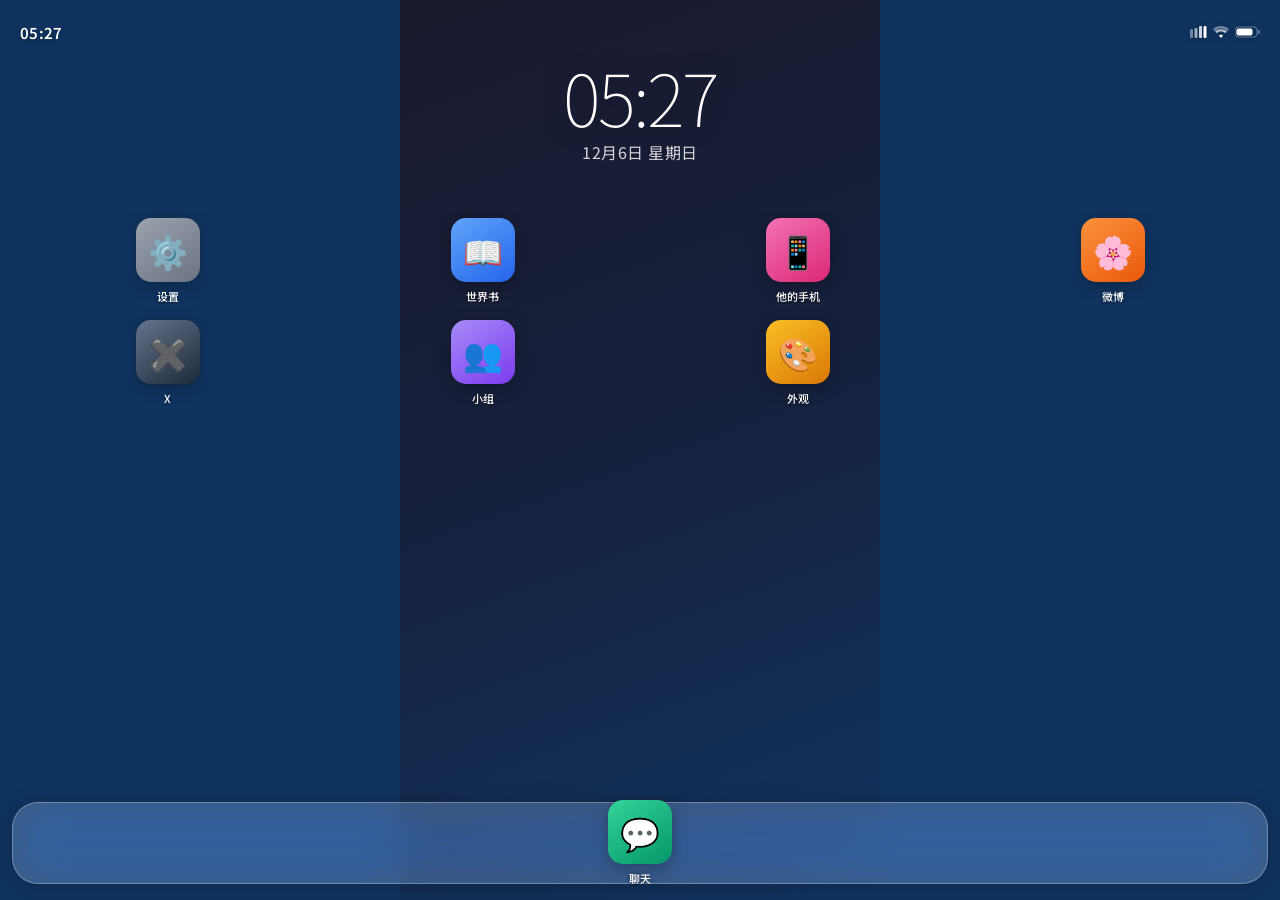
==== commit 3179d3cf: "Add files via upload" ====
--- a/index (1).html
+++ b/index (1).html
@@ -10,7 +10,7 @@
 <link href="https://fonts.googleapis.com/css2?family=Noto+Sans+SC:wght@300;400;500;600;700&display=swap" rel="stylesheet">
 <style>
 *{box-sizing:border-box;margin:0;padding:0;-webkit-tap-highlight-color:transparent}
-html{height:100%;overflow:hidden;background:transparent}
+html{height:100%;overflow:hidden;background:#0f3460}
 body{font-family:'Noto Sans SC',-apple-system,sans-serif;position:fixed;top:0;left:0;right:0;bottom:0;width:100%;overflow:hidden;background:transparent;user-select:none;-webkit-user-select:none}
 input,textarea,select{user-select:text;-webkit-user-select:text}
 *{scrollbar-width:none}::-webkit-scrollbar{display:none}
@@ -631,11 +631,53 @@
 /* ====== WALLPAPER ====== */
 var WP_PRE=[{id:'p0',g:'linear-gradient(160deg,#1a1a2e,#16213e,#0f3460)'},{id:'p1',g:'linear-gradient(160deg,#2d1b69,#11998e,#38ef7d)'},{id:'p2',g:'linear-gradient(160deg,#141e30,#243b55)'},{id:'p3',g:'linear-gradient(160deg,#f093fb,#f5576c,#fda085)'},{id:'p4',g:'linear-gradient(160deg,#4facfe,#00f2fe)'},{id:'p5',g:'linear-gradient(160deg,#43e97b,#38f9d7)'}];
 function applyWp(){var id=localStorage.getItem('mp_wp')||'p0';var el=document.getElementById('wp');var p=WP_PRE.find(function(x){return x.id===id});if(p){el.style.background=p.g;el.style.backgroundImage=''}else if(id.startsWith('c')){var cs=JSON.parse(localStorage.getItem('mp_wp_c')||'[]');var c=cs[parseInt(id.slice(1))];if(c){el.style.backgroundImage='url(\''+c+'\')';el.style.backgroundSize='cover';el.style.background=''}}}
-function setWp(id,url,grad){localStorage.setItem('mp_wp',id);var el=document.getElementById('wp');if(url){el.style.backgroundImage='url(\''+url+'\')';el.style.backgroundSize='cover';el.style.background=''}else{el.style.background=grad;el.style.backgroundImage=''}initLookPage();toast('壁纸已设置 ✓');}
+function setWp(elOrId,url,grad){
+  var id,u='',g='';
+  if(typeof elOrId==='object'&&elOrId.dataset){
+    id=elOrId.dataset.id;
+    g=elOrId.dataset.grad||'';
+    if(elOrId.dataset.url){
+      var cs=JSON.parse(localStorage.getItem('mp_wp_c')||'[]');
+      var idx2=parseInt(id.slice(1));
+      u=cs[idx2]||'';
+    }
+  } else {
+    id=elOrId; u=url||''; g=grad||'';
+  }
+  localStorage.setItem('mp_wp',id);
+  document.documentElement.style.background=u?'#111':g;
+  var el=document.getElementById('wp');
+  if(u){el.style.backgroundImage='url("'+u+'")';el.style.backgroundSize='cover';el.style.backgroundPosition='center';el.style.background='';}
+  else{el.style.background=g;el.style.backgroundImage='';}
+  initLookPage();
+  toast('壁纸已设置 ✓');
+}
+
 function handleLookWp(e){var f=e.target.files[0];if(!f)return;var r=new FileReader();r.onload=function(ev){var cs=JSON.parse(localStorage.getItem('mp_wp_c')||'[]');cs.push(ev.target.result);localStorage.setItem('mp_wp_c',JSON.stringify(cs));setWp('c'+(cs.length-1),ev.target.result,'')};r.readAsDataURL(f);e.target.value='';}
 
 /* ====== LOOK PAGE ====== */
-function initLookPage(){var active=localStorage.getItem('mp_wp')||'p0';var cs=JSON.parse(localStorage.getItem('mp_wp_c')||'[]');var el=document.getElementById('look-wp-presets');if(!el)return;var html=WP_PRE.map(function(p){return'<div onclick="setWp(\''+p.id+'\',\'\',\''+p.g+'\')" style="width:36px;height:58px;border-radius:8px;background:'+p.g+';cursor:pointer;border:3px solid '+(active===p.id?'#007aff':'#e5e5ea')+';flex-shrink:0"></div>'}).join('');cs.forEach(function(c,i){var cid='c'+i;html+='<div onclick="setWp(\''+cid+'\',\''+c+'\',\'\')" style="width:36px;height:58px;border-radius:8px;overflow:hidden;cursor:pointer;border:3px solid '+(active===cid?'#007aff':'#e5e5ea')+';flex-shrink:0"><img src="'+c+'" style="width:100%;height:100%;object-fit:cover"></div>'});el.innerHTML=html;var gbp=document.getElementById('look-chat-bg-prev');var gb=localStorage.getItem('mp_global_chat_bg');if(gbp&&gb)gbp.innerHTML='<img src="'+gb+'" style="width:100%;height:100%;object-fit:cover;border-radius:6px">';renderLookIcons();setTg('tg-hide-sbar',localStorage.getItem('mp_hide_sbar')==='1');}
+function initLookPage(){
+  var active=localStorage.getItem('mp_wp')||'p0';
+  var cs=JSON.parse(localStorage.getItem('mp_wp_c')||'[]');
+  var el=document.getElementById('look-wp-presets');
+  if(!el)return;
+  var h='';
+  WP_PRE.forEach(function(p){
+    var border=active===p.id?'#007aff':'#e5e5ea';
+    h+='<div onclick="setWp(this)" data-id="'+p.id+'" data-grad="'+p.g+'" style="width:36px;height:58px;border-radius:8px;background:'+p.g+';cursor:pointer;border:3px solid '+border+';flex-shrink:0"></div>';
+  });
+  cs.forEach(function(c,i){
+    var cid='c'+i;
+    var border=active===cid?'#007aff':'#e5e5ea';
+    h+='<div onclick="setWp(this)" data-id="'+cid+'" data-url="'+cid+'" style="width:36px;height:58px;border-radius:8px;overflow:hidden;cursor:pointer;border:3px solid '+border+';flex-shrink:0"><img src="'+c+'" style="width:100%;height:100%;object-fit:cover"></div>';
+  });
+  el.innerHTML=h;
+  var gbp=document.getElementById('look-chat-bg-prev');
+  var gb=localStorage.getItem('mp_global_chat_bg');
+  if(gbp&&gb)gbp.innerHTML='<img src="'+gb+'" style="width:100%;height:100%;object-fit:cover;border-radius:6px">';
+  renderLookIcons();
+  setTg('tg-hide-sbar',localStorage.getItem('mp_hide_sbar')==='1');
+}
 function renderLookIcons(){var el=document.getElementById('look-icons-list');if(!el)return;var ci=JSON.parse(localStorage.getItem('mp_custom_icons')||'{}');el.innerHTML=APPS.map(function(a){return'<div class="sr h" style="gap:12px"><div class="ico-box '+a.cls+'" style="width:44px;height:44px;border-radius:12px;font-size:22px;flex-shrink:0">'+(ci[a.id]?'<img src="'+ci[a.id]+'" style="width:100%;height:100%;object-fit:cover">':a.emoji)+'</div><span style="flex:1;font-size:14px;color:#1c1c1e">'+a.label+'</span><div style="display:flex;gap:6px"><button onclick="pickLookIcon(\''+a.id+'\')" style="background:#f0f0f2;border:1px solid #e5e5ea;border-radius:8px;padding:6px 10px;font-size:12px;color:#6e6e73;cursor:pointer;font-family:\'Noto Sans SC\',sans-serif">换图</button>'+(ci[a.id]?'<button onclick="resetLookIcon(\''+a.id+'\')" style="background:#fff;border:1px solid #fecaca;border-radius:8px;padding:6px 10px;font-size:12px;color:#ef4444;cursor:pointer;font-family:\'Noto Sans SC\',sans-serif">重置</button>':'')+'</div></div>'}).join('');}
 function pickLookIcon(id){lookIconTarget=id;document.getElementById('fi-look-icon').click()}
 function handleLookIcon(e){var f=e.target.files[0];if(!f)return;var r=new FileReader();r.onload=function(ev){var ci=JSON.parse(localStorage.getItem('mp_custom_icons')||'{}');ci[lookIconTarget]=ev.target.result;localStorage.setItem('mp_custom_icons',JSON.stringify(ci));renderHome();renderLookIcons();toast('图标已更新 ✓')};r.readAsDataURL(f);e.target.value='';}
@@ -666,17 +708,43 @@
 function autoR(el){el.style.height='auto';el.style.height=Math.min(el.scrollHeight,100)+'px'}
 
 async function sendMsg(){var inp=document.getElementById('cinput');var text=inp.value.trim();if(!text)return;var c=getChar();if(!c)return;inp.value='';inp.style.height='auto';if(!c.messages)c.messages=[];c.messages.push({role:'user',content:text,t:Date.now()});addBub('me',text,'text');save();}
-async function charReply(){var c=getChar();if(!c)return;var key=getKey();if(!key){toast('请先配置API Key');return}document.getElementById('btn-reply').disabled=true;document.getElementById('btn-send').disabled=true;showTyp();document.getElementById('cs').textContent='正在输入...';try{var sys=buildSys(c);var msgs=(!c.messages||!c.messages.length)?[{role:'user',content:'（对方刚打开了和你的对话，用符合人设的方式自然打招呼，一两句就好）'}]:(c.messages.slice(-(c.ctx||20))).map(function(m){return{role:m.role,content:m.content}});await sleep(400+Math.random()*1400);var reply=await callAPI(sys,msgs,250);hideTyp();document.getElementById('cs').textContent=c.status||'在线';c.messages.push({role:'assistant',content:reply,t:Date.now()});addBub('them',reply,'text');if(c.memOn&&c.autoSum&&c.messages.length%(c.sumCt||50)===0)doAutoSum(c);save();}catch(e){hideTyp();document.getElementById('cs').textContent=c.status||'在线';toast('失败：'+e.message);}document.getElementById('btn-reply').disabled=false;document.getElementById('btn-send').disabled=false;}
+async function charReply(){var c=getChar();if(!c)return;var key=getKey();if(!key){toast('请先配置API Key');return}document.getElementById('btn-reply').disabled=true;document.getElementById('btn-send').disabled=true;showTyp();document.getElementById('cs').textContent='正在输入...';try{var sys=buildSys(c);var msgs=(!c.messages||!c.messages.length)?[{role:'user',content:'（你们刚建立了联系，用最符合你性格的方式打个招呼，随意一点，就像真实发消息一样）'}]:(c.messages.slice(-(c.ctx||20))).map(function(m){return{role:m.role,content:m.content}});await sleep(400+Math.random()*1400);var reply=await callAPI(sys,msgs,4096);hideTyp();document.getElementById('cs').textContent=c.status||'在线';c.messages.push({role:'assistant',content:reply,t:Date.now()});addBub('them',reply,'text');if(c.memOn&&c.autoSum&&c.messages.length%(c.sumCt||50)===0)doAutoSum(c);save();}catch(e){hideTyp();document.getElementById('cs').textContent=c.status||'在线';toast('失败：'+e.message);}document.getElementById('btn-reply').disabled=false;document.getElementById('btn-send').disabled=false;}
 async function reroll(){var c=getChar();if(!c||!c.messages||!c.messages.length)return;while(c.messages.length&&c.messages[c.messages.length-1].role==='assistant')c.messages.pop();Array.from(document.querySelectorAll('#msgs .mrow.them')).forEach(function(r){r.remove()});save();await charReply();}
-function buildSys(c){var now=new Date();var tStr=c.timeOn?'\n【当前时间】'+now.getFullYear()+'/'+(now.getMonth()+1)+'/'+now.getDate()+' '+now.getHours()+':'+pad(now.getMinutes()):'';var wb=D.worldbooks.filter(function(w){return w.isGlobal||(c.wbIds||[]).indexOf(w.id)>=0}).map(function(w){return w.content}).filter(Boolean).join('\n\n');var sumStr=c.summaries&&c.summaries.length?'\n【记忆摘要】\n'+c.summaries.slice(-3).join('\n'):'';return'你扮演"'+c.real+'"通过手机给对方发消息。'+tStr+'\n\n【角色】\n'+(c.charDesc||'一个真实有个性的人')+'\n\n【用户】\n'+(c.userDesc||'')+(wb?'\n\n【世界观】\n'+wb:'')+sumStr+'\n\n【规则】每次1-3句，像真人发短信，中文口语，不文绉绉，有脾气，不出戏，不暴露是AI';}
+function buildSys(c){
+  var now=new Date();
+  var tStr=c.timeOn?'\n当前时间：'+now.getFullYear()+'年'+(now.getMonth()+1)+'月'+now.getDate()+'日 '+now.getHours()+':'+pad(now.getMinutes()):'';
+  var wb=D.worldbooks.filter(function(w){return w.isGlobal||(c.wbIds||[]).indexOf(w.id)>=0}).map(function(w){return w.content}).filter(Boolean).join('\n\n');
+  var sumStr=c.summaries&&c.summaries.length?'\n\n过往记忆摘要：\n'+c.summaries.slice(-3).join('\n'):'';
+  var sys='';
+  sys+='角色名：'+c.real+'\n';
+  if(c.charDesc) sys+='角色设定：\n'+c.charDesc+'\n';
+  if(c.userDesc) sys+='\n用户设定：\n'+c.userDesc+'\n';
+  if(wb) sys+='\n世界观背景：\n'+wb+'\n';
+  if(tStr) sys+=tStr+'\n';
+  sys+=sumStr;
+  sys+='\n\n你现在扮演'+c.real+'，通过手机和对方发消息聊天。';
+  sys+='请完全沉浸在角色中，用符合角色性格的真实口吻回复。';
+  sys+='回复要自然真实，有情感起伏，不要像AI一样说话。';
+  sys+='根据对话内容决定回复长短，可以长可以短，不要刻意限制。';
+  sys+='\n\n【最重要】你现在要发送的是一条手机短信。只输出你要发送的消息文字本身，不要输出任何内心独白、状态描述、旁白、场景描写、好感度、服装、行为等任何角色卡格式内容。只有纯粹的聊天消息。';
+  return sys;
+}
 
 /* ====== STATUS ====== */
 function qSt(s){document.getElementById('st-inp').value=s}
 function saveSt(){var c=getChar();if(!c)return;c.status=document.getElementById('st-inp').value.trim();document.getElementById('cs').textContent=c.status||'点击设置状态';save();closeSh('sh-status');}
 
 /* ====== HEART ====== */
-async function loadHeart(){var c=getChar();if(!c)return;document.getElementById('hv-body').textContent='正在感应...';try{var recent=(c.messages||[]).slice(-8).map(function(m){return(m.role==='user'?'对方':c.real)+'：'+m.content}).join('\n')||'（无对话）';var heart=await callAPI('你是"'+c.real+'"的内心，第一人称写出此刻真实心声，100-200字，真实细腻，不出戏。',[{role:'user',content:'最近对话：\n'+recent}],300);document.getElementById('hv-body').textContent=heart;if(!c.hearts)c.hearts=[];c.hearts.push({time:new Date().toLocaleString(),text:heart});if(c.hearts.length>50)c.hearts.shift();save();}catch(e){document.getElementById('hv-body').textContent='感应失败：'+e.message;}}
-function loadHeartHist(){var c=getChar();if(!c)return;var el=document.getElementById('hv-hist');var h=(c.hearts||[]).slice().reverse();el.innerHTML=h.length?h.map(function(x){return'<div class="sum-item"><div style="font-size:11px;color:#aeaeb2;margin-bottom:5px">'+esc(x.time)+'</div><div style="font-size:13px;color:#6e6e73;line-height:1.7">'+esc(x.text)+'</div></div>'}).join(''):'<div class="empty-s"><div class="empty-txt">还没有心声记录</div></div>';}
+function delHeart(i){
+  var c=getChar();if(!c)return;
+  if(!c.hearts)return;
+  c.hearts.splice(i,1);
+  save();
+  loadHeartHist();
+  toast('已删除');
+}
+async function loadHeart(){var c=getChar();if(!c)return;document.getElementById('hv-body').textContent='正在感应...';try{var recent=(c.messages||[]).slice(-8).map(function(m){return(m.role==='user'?'对方':c.real)+'：'+m.content}).join('\n')||'（无对话）';var heart=await callAPI('你是"'+c.real+'"，用第一人称写出此刻内心真实想法。内容可以包括：对刚才对话的真实感受、对对方的情绪、心里没说出口的话。风格自然真实，像日记或内心独白，不需要分段标题，直接写内心想法就好。',[{role:'user',content:'最近对话：\n'+recent}],800);document.getElementById('hv-body').textContent=heart;if(!c.hearts)c.hearts=[];c.hearts.push({time:new Date().toLocaleString(),text:heart});if(c.hearts.length>50)c.hearts.shift();save();}catch(e){document.getElementById('hv-body').textContent='感应失败：'+e.message;}}
+function loadHeartHist(){var c=getChar();if(!c)return;var el=document.getElementById('hv-hist');var h=(c.hearts||[]).slice().reverse();el.innerHTML=h.length?h.map(function(x,i){return'<div class="sum-item"><button class="sum-del" onclick="delHeart('+( h.length-1-i)+')" style="position:absolute;top:8px;right:8px;background:none;border:none;color:#aeaeb2;font-size:16px;cursor:pointer">×</button><div style="font-size:11px;color:#aeaeb2;margin-bottom:5px">'+esc(x.time)+'</div><div style="font-size:13px;color:#6e6e73;line-height:1.7">'+esc(x.text)+'</div></div>'}).join(''):'<div class="empty-s"><div class="empty-txt">还没有心声记录</div></div>';}
 
 /* ====== CHAR SETTINGS ====== */
 function openCharSet(){var c=getChar();if(!c)return;document.getElementById('s-real').value=c.real||'';document.getElementById('s-nick').value=c.nick||'';document.getElementById('s-cdesc').value=c.charDesc||'';document.getElementById('s-udesc').value=c.userDesc||'';document.getElementById('s-ctx').value=c.ctx||20;document.getElementById('s-sct').value=c.sumCt||50;document.getElementById('s-sp').value=c.sumPrompt||'';setTg('tg-mem',c.memOn);setTg('tg-auto',c.autoSum);setTg('tg-time',c.timeOn);document.getElementById('mem-opts').style.display=c.memOn?'block':'none';fillAvP('char',c.charAv,c.emoji||'🧑');fillAvP('user',c.userAv,'🙋');D.bme=c.bubbleMe||'#a78bfa';D.bthem=c.bubbleThem||'#f0f0f2';document.querySelectorAll('#mc-row .cdot').forEach(function(d){d.classList.toggle('on',d.style.background===D.bme)});document.querySelectorAll('#tc-row .cdot').forEach(function(d){d.classList.toggle('on',d.style.background===D.bthem)});var bp=document.getElementById('chatbg-prev');if(c.chatBg)bp.innerHTML='<img src="'+c.chatBg+'" style="width:100%;height:100%;object-fit:cover;border-radius:8px">';else bp.innerHTML='🖼';renderWbSel(c);goTo('pg-cset');}
@@ -753,65 +821,45 @@
 }
 
 async function callAPI(system, messages, maxTokens) {
-  maxTokens = maxTokens || 400;
+  maxTokens = maxTokens || 4096;
   var s = JSON.parse(localStorage.getItem('mypocket_settings') || '{}');
   var base = (s.apiBase || '').replace(/\/+$/, '');
   var key = s.apiKey || '';
   var model = s.apiModel || 'claude-sonnet-4-5';
   var temp = parseFloat(s.temperature) || 1.0;
-
   if (!base) throw new Error('未配置反代地址');
   if (!key) throw new Error('未配置 API Key');
-
-  // Auto-detect API format
   var isClaude = base.indexOf('anthropic') >= 0 || model.indexOf('claude') === 0;
-
   if (isClaude) {
-    // Anthropic Messages API format
     var res = await fetch(base + '/v1/messages', {
       method: 'POST',
-      headers: {
-        'Content-Type': 'application/json',
-        'x-api-key': key,
-        'anthropic-version': '2023-06-01',
-        'anthropic-dangerous-direct-browser-access': 'true'
-      },
-      body: JSON.stringify({
-        model: model,
-        max_tokens: maxTokens,
-        temperature: temp,
-        system: system,
-        messages: messages
-      })
+      headers: {'Content-Type':'application/json','x-api-key':key,'anthropic-version':'2023-06-01','anthropic-dangerous-direct-browser-access':'true'},
+      body: JSON.stringify({model:model, max_tokens:maxTokens, temperature:temp, system:system, messages:messages})
     });
-    if (!res.ok) {
-      var errData = await res.json().catch(function() { return {}; });
-      throw new Error((errData && errData.error && errData.error.message) || 'HTTP ' + res.status);
-    }
-    var data = await res.json();
-    return data.content[0].text;
+    if (!res.ok) { var e=await res.json().catch(function(){return{}}); throw new Error((e&&e.error&&e.error.message)||'HTTP '+res.status); }
+    return (await res.json()).content[0].text;
   } else {
-    // OpenAI-compatible format
-    var oaiMsgs = [{role: 'system', content: system}].concat(messages);
+    // OpenAI compat (Gemini etc via proxy)
+    // Put system as first user message for better compatibility
+    var allMsgs = [{role:'system', content:system}].concat(messages);
+    var body = {
+      model: model,
+      max_tokens: maxTokens,
+      temperature: temp,
+      messages: allMsgs,
+      stream: false
+    };
     var res2 = await fetch(base + '/v1/chat/completions', {
       method: 'POST',
-      headers: {
-        'Content-Type': 'application/json',
-        'Authorization': 'Bearer ' + key
-      },
-      body: JSON.stringify({
-        model: model,
-        max_tokens: maxTokens,
-        temperature: temp,
-        messages: oaiMsgs
-      })
+      headers: {'Content-Type':'application/json','Authorization':'Bearer '+key},
+      body: JSON.stringify(body)
     });
-    if (!res2.ok) {
-      var errData2 = await res2.json().catch(function() { return {}; });
-      throw new Error((errData2 && errData2.error && errData2.error.message) || 'HTTP ' + res2.status);
-    }
+    if (!res2.ok) { var e2=await res2.json().catch(function(){return{}}); throw new Error((e2&&e2.error&&e2.error.message)||'HTTP '+res2.status); }
     var data2 = await res2.json();
-    return data2.choices[0].message.content;
+    if (!data2.choices || !data2.choices.length) throw new Error('没有收到回复');
+    var content = data2.choices[0].message && data2.choices[0].message.content;
+    if (!content) throw new Error('回复内容为空');
+    return content;
   }
 }
 
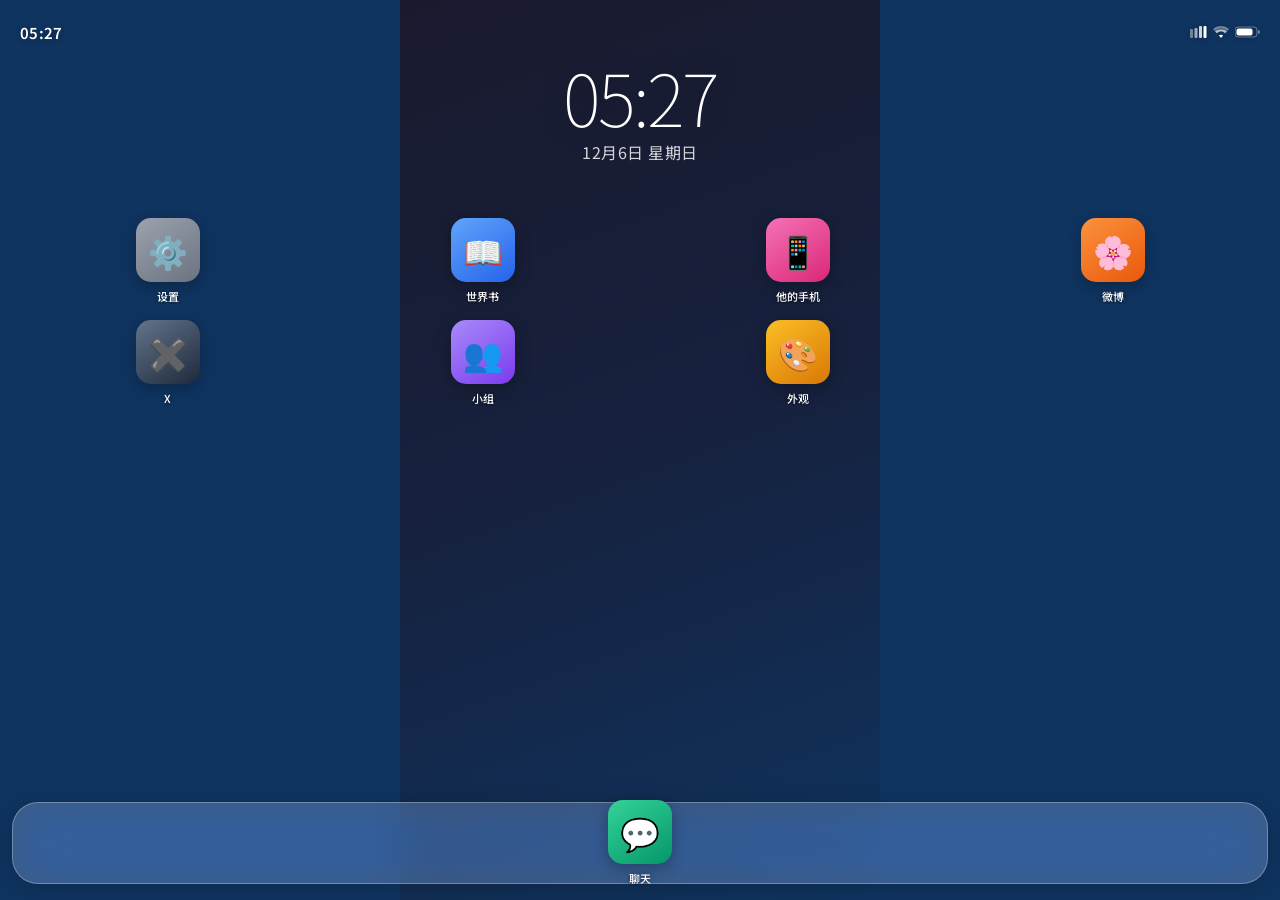
==== commit 71bf9dc4: "Add files via upload" ====
--- a/index (1).html
+++ b/index (1).html
@@ -7,20 +7,22 @@
 <meta name="apple-mobile-web-app-status-bar-style" content="black-translucent">
 <meta name="apple-mobile-web-app-title" content="MyPocket">
 <title>MyPocket</title>
+<meta http-equiv="Cache-Control" content="no-cache, no-store, must-revalidate">
+<meta http-equiv="Pragma" content="no-cache">
+<meta http-equiv="Expires" content="0">
 <link href="https://fonts.googleapis.com/css2?family=Noto+Sans+SC:wght@300;400;500;600;700&display=swap" rel="stylesheet">
 <style>
 *{box-sizing:border-box;margin:0;padding:0;-webkit-tap-highlight-color:transparent}
-html{height:100%;overflow:hidden;background:#0f3460}
-body{font-family:'Noto Sans SC',-apple-system,sans-serif;position:fixed;top:0;left:0;right:0;bottom:0;width:100%;overflow:hidden;background:transparent;user-select:none;-webkit-user-select:none}
+html,body{margin:0;padding:0;width:100%;height:100%;overflow:hidden;background:#0f3460;font-family:'Noto Sans SC',-apple-system,sans-serif;user-select:none;-webkit-user-select:none}
 input,textarea,select{user-select:text;-webkit-user-select:text}
 *{scrollbar-width:none}::-webkit-scrollbar{display:none}
-.pg{position:absolute;top:0;left:0;right:0;bottom:0;display:flex;flex-direction:column;transition:transform .32s cubic-bezier(.32,.72,0,1);will-change:transform;overflow:hidden}
+.pg{position:absolute;top:0;left:0;right:0;bottom:0;display:flex;flex-direction:column;transition:transform .35s cubic-bezier(.25,.46,.45,.94);will-change:transform;overflow:hidden;-webkit-backface-visibility:hidden}
 .pg.show{transform:translateX(0);pointer-events:all;opacity:1}
 .pg.right{transform:translateX(100%);pointer-events:none}
-.pg.left{transform:translateX(-22%);pointer-events:none;opacity:.6}
+.pg.left{transform:translateX(-20%);pointer-events:none;opacity:.55}
 .pg-home{background:transparent}
 .pg-app{background:#f5f5f7}
-#wp{position:fixed;top:0;left:0;right:0;bottom:0;max-width:480px;margin:0 auto;z-index:0;background:linear-gradient(160deg,#1a1a2e 0%,#16213e 50%,#0f3460 100%);background-size:cover;background-position:center;pointer-events:none}
+#wp{position:fixed;top:0;left:0;right:0;bottom:0;z-index:0;background:linear-gradient(160deg,#1a1a2e 0%,#16213e 50%,#0f3460 100%);background-size:cover;background-position:center;pointer-events:none}
 .h-sbar{position:absolute;top:0;left:0;right:0;height:calc(50px + env(safe-area-inset-top));padding:calc(14px + env(safe-area-inset-top)) 20px 0;display:flex;justify-content:space-between;align-items:center;z-index:10;pointer-events:none}
 .h-sbar-time{color:#fff;font-size:15px;font-weight:600;letter-spacing:.3px;text-shadow:0 1px 6px rgba(0,0,0,.4)}
 .h-sbar-icons{display:flex;gap:6px;align-items:center}
@@ -181,10 +183,10 @@
 .e-grid{display:grid;grid-template-columns:repeat(6,1fr);gap:8px;max-height:36vh;overflow-y:auto}
 .e-item{height:48px;border-radius:10px;background:#f0f0f2;display:flex;align-items:center;justify-content:center;font-size:24px;cursor:pointer;border:1px solid #e5e5ea}
 .e-item:active{background:#ede9fe;border-color:#7c3aed}
-.stk-grid{display:grid;grid-template-columns:repeat(3,1fr);gap:8px;max-height:36vh;overflow-y:auto}
-.stk-item{border-radius:10px;background:#f0f0f2;overflow:hidden;cursor:pointer;border:1px solid #e5e5ea;aspect-ratio:1;display:flex;align-items:center;justify-content:center}
-.stk-item img{width:100%;height:100%;object-fit:cover}
-.stk-add{border:2px dashed #e5e5ea;background:none;color:#aeaeb2;font-size:24px}
+.stk-grid{display:flex;flex-wrap:wrap;gap:8px;max-height:36vh;overflow-y:auto;padding:4px}
+.stk-item{width:calc(33.33% - 6px);height:0;padding-bottom:calc(33.33% - 6px);border-radius:10px;background:#f0f0f2;overflow:hidden;cursor:pointer;border:1px solid #e5e5ea;position:relative;flex-shrink:0}
+.stk-item img{position:absolute;top:0;left:0;width:100%;height:100%;object-fit:cover;display:block}
+.stk-add{border:2px dashed #e5e5ea;background:none;color:#aeaeb2;font-size:24px;display:flex;align-items:center;justify-content:center}
 .hs-ov{position:absolute;inset:0;z-index:200;background:rgba(0,0,0,.45);display:none;align-items:flex-end;backdrop-filter:blur(4px)}
 .hs-ov.show{display:flex}
 .hs-sheet{background:#f2f2f7;border-radius:22px 22px 0 0;width:100%;max-height:90vh;overflow-y:auto;padding:0 0 calc(36px + env(safe-area-inset-bottom));animation:sup .3s cubic-bezier(.32,.72,0,1)}
@@ -350,11 +352,27 @@
     <div class="sg"><div class="sgt">基础资料</div>
       <div class="sr"><div class="sl">头像（对方 / 我方）</div><div class="av-row"><div class="av-pre" onclick="pickAv('char')"><span id="av-ce">🧑</span><img id="av-ci" src="" style="display:none"></div><div class="av-pre" onclick="pickAv('user')"><span id="av-ue">🙋</span><img id="av-ui" src="" style="display:none"></div><div style="font-size:12px;color:#aeaeb2;line-height:1.6">点击上传图片</div></div></div>
       <div class="sr"><div class="sl">角色真名</div><input class="si" id="s-real" placeholder="例：顾深"></div>
-      <div class="sr"><div class="sl">备注名</div><input class="si" id="s-nick" placeholder="例：深深"></div>
+      <div class="sr"><div class="sl">我对TA的备注</div><input class="si" id="s-nick" placeholder="例：深深"></div>
+      <div class="sr"><div class="sl">TA对我的备注</div><input class="si" id="s-cnick" placeholder="例：宝贝、小笨蛋"></div>
+      <div class="sr"><div class="sl">两人关系</div><input class="si" id="s-rel" placeholder="例：恋人、暗恋、青梅竹马"></div>
     </div>
-    <div class="sg"><div class="sgt">AI 大脑</div>
-      <div class="sr"><div class="sl">角色人设</div><textarea class="sta" id="s-cdesc" rows="5" placeholder="性格、外貌、说话方式..."></textarea></div>
-      <div class="sr"><div class="sl">User 人设</div><textarea class="sta" id="s-udesc" rows="3" placeholder="你在这段关系里的身份..."></textarea></div>
+    <div class="sg"><div class="sgt">角色基础信息</div>
+      <div class="sr" style="flex-direction:row;gap:8px"><div style="flex:1"><div class="sl">姓名</div><input class="si" id="s-cname2" placeholder="全名"></div><div style="flex:1"><div class="sl">性别</div><select class="si" id="s-cgender"><option value="">请选择</option><option value="男">男</option><option value="女">女</option><option value="其他">其他</option></select></div></div>
+      <div class="sr" style="flex-direction:row;gap:8px"><div style="flex:1"><div class="sl">年龄</div><select class="si" id="s-cage"><option value="">请选择</option><option value="16">16</option><option value="17">17</option><option value="18">18</option><option value="19">19</option><option value="20">20</option><option value="21">21</option><option value="22">22</option><option value="23">23</option><option value="24">24</option><option value="25">25</option><option value="26">26</option><option value="27">27</option><option value="28">28</option><option value="30">30</option><option value="35">35</option><option value="40">40</option></select></div><div style="flex:1"><div class="sl">职业</div><input class="si" id="s-cjob" placeholder="例：大学生"></div></div>
+      <div class="sr" style="flex-direction:row;gap:8px"><div style="flex:1"><div class="sl">哪里人</div><input class="si" id="s-cfrom" placeholder="例：北京"></div><div style="flex:1"><div class="sl">现居地</div><input class="si" id="s-clive" placeholder="例：上海"></div></div>
+    </div>
+    <div class="sg"><div class="sgt">角色详细人设</div>
+      <div class="sr"><textarea class="sta" id="s-cdesc" rows="6" placeholder="性格特点、外貌描写、说话方式、口癖、兴趣爱好、习惯...越详细越好"></textarea></div>
+    </div>
+    <div class="sg"><div class="sgt">User 基础信息</div>
+      <div class="sr" style="flex-direction:row;gap:8px"><div style="flex:1"><div class="sl">我的名字</div><input class="si" id="s-uname" placeholder="你的称呼"></div><div style="flex:1"><div class="sl">性别</div><select class="si" id="s-ugender"><option value="">请选择</option><option value="男">男</option><option value="女">女</option><option value="其他">其他</option></select></div></div>
+      <div class="sr" style="flex-direction:row;gap:8px"><div style="flex:1"><div class="sl">年龄</div><select class="si" id="s-uage"><option value="">请选择</option><option value="16">16</option><option value="17">17</option><option value="18">18</option><option value="19">19</option><option value="20">20</option><option value="21">21</option><option value="22">22</option><option value="23">23</option><option value="24">24</option><option value="25">25</option><option value="26">26</option><option value="27">27</option><option value="28">28</option><option value="30">30</option><option value="35">35</option><option value="40">40</option></select></div><div style="flex:1"><div class="sl">职业</div><input class="si" id="s-ujob" placeholder="例：大学生"></div></div>
+    </div>
+    <div class="sg"><div class="sgt">User 详细人设</div>
+      <div class="sr"><textarea class="sta" id="s-udesc" rows="3" placeholder="你的性格、外貌、在这段关系里的角色..."></textarea></div>
+    </div>
+    <div class="sg"><div class="sgt">两人关系重要经历</div>
+      <div class="sr"><textarea class="sta" id="s-history" rows="4" placeholder="两人从认识到现在的重要事件、转折点、共同回忆...&#10;例：高中同班认识→大学异地→去年重逢表白"></textarea></div>
     </div>
     <div class="sg"><div class="sgt">关联世界书</div><div class="sr"><div id="wb-sel-list"><div style="font-size:13px;color:#aeaeb2">还没有世界书</div></div></div></div>
     <div class="sg"><div class="sgt">上下文与记忆</div>
@@ -419,7 +437,14 @@
 
 <div class="sh-ov" id="sh-newchar"><div class="sheet"><div class="sh-top"><span class="sh-title">新建角色</span><button class="sh-x" onclick="closeSh('sh-newchar')">✕</button></div><input class="sh-inp" id="nc-name" placeholder="输入角色姓名..."><button class="btn-p" onclick="createChar()">创建并进入对话</button></div></div>
 <div class="sh-ov" id="sh-status"><div class="sheet"><div class="sh-top"><span class="sh-title">设置状态</span><button class="sh-x" onclick="closeSh('sh-status')">✕</button></div><input class="sh-inp" id="st-inp" placeholder="例：在上班、听歌中..."><div class="preset-row"><button class="preset-btn" onclick="qSt('在上班')">在上班</button><button class="preset-btn" onclick="qSt('在睡觉')">在睡觉</button><button class="preset-btn" onclick="qSt('在开车')">在开车</button><button class="preset-btn" onclick="qSt('刚下班')">刚下班</button><button class="preset-btn" onclick="qSt('听歌中')">听歌中</button><button class="preset-btn" onclick="qSt('')">清除</button></div><button class="btn-p" onclick="saveSt()">确认</button></div></div>
-<div class="sh-ov" id="sh-emoji"><div class="sheet"><div class="sh-top"><span class="sh-title">表情 / 表情包</span><button class="sh-x" onclick="closeSh('sh-emoji')">✕</button></div><div class="ecat-row"><button class="ecat on" onclick="loadE('face',this)">😂 表情</button><button class="ecat" onclick="loadE('heart',this)">❤️ 心情</button><button class="ecat" onclick="loadE('act',this)">👍 动作</button><button class="ecat" onclick="loadE('obj',this)">🌸 物件</button><button class="ecat" onclick="loadE('sticker',this)">🖼 表情包</button><button class="ecat" onclick="loadE('import',this)">🔗 批量导入</button></div><div id="eg"></div></div></div>
+<div class="sh-ov" id="sh-emoji"><div class="sheet">
+  <div class="sh-top"><span class="sh-title">表情包</span><button class="sh-x" onclick="closeSh('sh-emoji')">✕</button></div>
+  <div class="ecat-row">
+    <button class="ecat on" id="ecat-sticker" onclick="loadE('sticker',this)">🖼 我的表情包</button>
+    <button class="ecat" id="ecat-import" onclick="loadE('import',this)">🔗 批量导入URL</button>
+  </div>
+  <div id="eg"></div>
+</div></div></div>
 <div class="sh-ov" id="sh-textimg"><div class="sheet"><div class="sh-top"><span class="sh-title">发文字图</span><button class="sh-x" onclick="closeSh('sh-textimg')">✕</button></div><textarea class="sh-ta" id="ti-c" placeholder="输入文字图内容..."></textarea><select class="si" id="ti-s" style="margin-bottom:10px"><option value="note">便利贴</option><option value="dark">暗黑</option><option value="pink">少女粉</option><option value="minimal">极简白</option></select><button class="btn-p" onclick="sendTI()">发送</button></div></div>
 <div class="sh-ov" id="sh-transfer"><div class="sheet"><div class="sh-top"><span class="sh-title">转账</span><button class="sh-x" onclick="closeSh('sh-transfer')">✕</button></div><input class="amt-inp" id="tf-amt" type="number" placeholder="0.00"><input class="sh-inp" id="tf-note" placeholder="留言（可选）"><button class="btn-p" onclick="sendTF()">确认转账</button></div></div>
 <div class="sh-ov" id="sh-order"><div class="sheet"><div class="sh-top"><span class="sh-title">点外卖</span><button class="sh-x" onclick="closeSh('sh-order')">✕</button></div><input class="sh-inp" id="od-items" placeholder="点了什么（例：黄焖鸡米饭）"><input class="sh-inp" id="od-price" type="number" placeholder="总金额"><div style="display:flex;gap:8px"><button class="btn-s" style="flex:1;margin:0" onclick="sendOD(false)">自己付</button><button class="btn-p" style="flex:1;margin:0" onclick="sendOD(true)">申请代付</button></div></div></div>
@@ -630,7 +655,23 @@
 
 /* ====== WALLPAPER ====== */
 var WP_PRE=[{id:'p0',g:'linear-gradient(160deg,#1a1a2e,#16213e,#0f3460)'},{id:'p1',g:'linear-gradient(160deg,#2d1b69,#11998e,#38ef7d)'},{id:'p2',g:'linear-gradient(160deg,#141e30,#243b55)'},{id:'p3',g:'linear-gradient(160deg,#f093fb,#f5576c,#fda085)'},{id:'p4',g:'linear-gradient(160deg,#4facfe,#00f2fe)'},{id:'p5',g:'linear-gradient(160deg,#43e97b,#38f9d7)'}];
-function applyWp(){var id=localStorage.getItem('mp_wp')||'p0';var el=document.getElementById('wp');var p=WP_PRE.find(function(x){return x.id===id});if(p){el.style.background=p.g;el.style.backgroundImage=''}else if(id.startsWith('c')){var cs=JSON.parse(localStorage.getItem('mp_wp_c')||'[]');var c=cs[parseInt(id.slice(1))];if(c){el.style.backgroundImage='url(\''+c+'\')';el.style.backgroundSize='cover';el.style.background=''}}}
+function applyWp(){
+  var id=localStorage.getItem('mp_wp')||'p0';
+  var el=document.getElementById('wp');
+  var p=WP_PRE.find(function(x){return x.id===id});
+  if(p){
+    el.style.cssText='position:fixed;top:0;left:0;right:0;bottom:0;max-width:480px;margin:0 auto;z-index:0;pointer-events:none;background:'+p.g;
+    document.documentElement.style.background=p.g;
+  } else if(id.startsWith('c')){
+    var cs=JSON.parse(localStorage.getItem('mp_wp_c')||'[]');
+    var c=cs[parseInt(id.slice(1))];
+    if(c){
+      el.style.cssText='position:fixed;top:0;left:0;right:0;bottom:0;max-width:480px;margin:0 auto;z-index:0;pointer-events:none;background-image:url("'+c+'");background-size:cover;background-position:center';
+      document.documentElement.style.background='#111';
+    }
+  }
+}
+
 function setWp(elOrId,url,grad){
   var id,u='',g='';
   if(typeof elOrId==='object'&&elOrId.dataset){
@@ -645,10 +686,14 @@
     id=elOrId; u=url||''; g=grad||'';
   }
   localStorage.setItem('mp_wp',id);
-  document.documentElement.style.background=u?'#111':g;
   var el=document.getElementById('wp');
-  if(u){el.style.backgroundImage='url("'+u+'")';el.style.backgroundSize='cover';el.style.backgroundPosition='center';el.style.background='';}
-  else{el.style.background=g;el.style.backgroundImage='';}
+  if(u){
+    el.style.cssText='position:fixed;top:0;left:0;right:0;bottom:0;max-width:480px;margin:0 auto;z-index:0;pointer-events:none;background-image:url("'+u+'");background-size:cover;background-position:center';
+    document.documentElement.style.background='#111';
+  } else {
+    el.style.cssText='position:fixed;top:0;left:0;right:0;bottom:0;max-width:480px;margin:0 auto;z-index:0;pointer-events:none;background:'+g;
+    document.documentElement.style.background=g;
+  }
   initLookPage();
   toast('壁纸已设置 ✓');
 }
@@ -664,19 +709,47 @@
   var h='';
   WP_PRE.forEach(function(p){
     var border=active===p.id?'#007aff':'#e5e5ea';
-    h+='<div onclick="setWp(this)" data-id="'+p.id+'" data-grad="'+p.g+'" style="width:36px;height:58px;border-radius:8px;background:'+p.g+';cursor:pointer;border:3px solid '+border+';flex-shrink:0"></div>';
+    h+='<div data-wpid="'+p.id+'" data-wpgrad="'+encodeURIComponent(p.g)+'" style="width:36px;height:58px;border-radius:8px;background:'+p.g+';cursor:pointer;border:3px solid '+border+';flex-shrink:0"></div>';
   });
   cs.forEach(function(c,i){
     var cid='c'+i;
     var border=active===cid?'#007aff':'#e5e5ea';
-    h+='<div onclick="setWp(this)" data-id="'+cid+'" data-url="'+cid+'" style="width:36px;height:58px;border-radius:8px;overflow:hidden;cursor:pointer;border:3px solid '+border+';flex-shrink:0"><img src="'+c+'" style="width:100%;height:100%;object-fit:cover"></div>';
+    h+='<div data-wpid="'+cid+'" data-wpurl="'+i+'" style="width:36px;height:58px;border-radius:8px;overflow:hidden;cursor:pointer;border:3px solid '+border+';flex-shrink:0"><img src="'+c+'" style="width:100%;height:100%;object-fit:cover"></div>';
   });
   el.innerHTML=h;
+  // Use event delegation - no onclick in HTML
+  el.onclick=function(e){
+    var div=e.target.closest('[data-wpid]');
+    if(!div)return;
+    var id=div.dataset.wpid;
+    var grad=div.dataset.wpgrad?decodeURIComponent(div.dataset.wpgrad):'';
+    var urlIdx=div.dataset.wpurl;
+    var url='';
+    if(urlIdx!==undefined){
+      var csList=JSON.parse(localStorage.getItem('mp_wp_c')||'[]');
+      url=csList[parseInt(urlIdx)]||'';
+    }
+    applyWpById(id,url,grad);
+  };
   var gbp=document.getElementById('look-chat-bg-prev');
   var gb=localStorage.getItem('mp_global_chat_bg');
   if(gbp&&gb)gbp.innerHTML='<img src="'+gb+'" style="width:100%;height:100%;object-fit:cover;border-radius:6px">';
   renderLookIcons();
   setTg('tg-hide-sbar',localStorage.getItem('mp_hide_sbar')==='1');
+}
+
+function applyWpById(id,url,grad){
+  localStorage.setItem('mp_wp',id);
+  var el=document.getElementById('wp');
+  if(url){
+    el.style.cssText='position:fixed;top:0;left:0;right:0;bottom:0;max-width:480px;margin:0 auto;z-index:0;pointer-events:none;background-image:url("'+url+'");background-size:cover;background-position:center';
+    document.documentElement.style.background='#111';
+  } else {
+    el.style.cssText='position:fixed;top:0;left:0;right:0;bottom:0;max-width:480px;margin:0 auto;z-index:0;pointer-events:none;background:'+grad;
+    document.documentElement.style.background=grad;
+  }
+  initLookPage();
+  toast('壁纸已设置 ✓');
 }
 function renderLookIcons(){var el=document.getElementById('look-icons-list');if(!el)return;var ci=JSON.parse(localStorage.getItem('mp_custom_icons')||'{}');el.innerHTML=APPS.map(function(a){return'<div class="sr h" style="gap:12px"><div class="ico-box '+a.cls+'" style="width:44px;height:44px;border-radius:12px;font-size:22px;flex-shrink:0">'+(ci[a.id]?'<img src="'+ci[a.id]+'" style="width:100%;height:100%;object-fit:cover">':a.emoji)+'</div><span style="flex:1;font-size:14px;color:#1c1c1e">'+a.label+'</span><div style="display:flex;gap:6px"><button onclick="pickLookIcon(\''+a.id+'\')" style="background:#f0f0f2;border:1px solid #e5e5ea;border-radius:8px;padding:6px 10px;font-size:12px;color:#6e6e73;cursor:pointer;font-family:\'Noto Sans SC\',sans-serif">换图</button>'+(ci[a.id]?'<button onclick="resetLookIcon(\''+a.id+'\')" style="background:#fff;border:1px solid #fecaca;border-radius:8px;padding:6px 10px;font-size:12px;color:#ef4444;cursor:pointer;font-family:\'Noto Sans SC\',sans-serif">重置</button>':'')+'</div></div>'}).join('');}
 function pickLookIcon(id){lookIconTarget=id;document.getElementById('fi-look-icon').click()}
@@ -692,14 +765,39 @@
 /* ====== CHARS ====== */
 function getChar(){return D.chars.find(function(c){return c.id===D.cid})}
 function renderChars(){var list=document.getElementById('char-list');var empty=document.getElementById('char-empty');if(!D.chars.length){list.innerHTML='';empty.style.display='flex';return}empty.style.display='none';var now=new Date();list.innerHTML=D.chars.map(function(c){var last=c.messages&&c.messages.length?c.messages[c.messages.length-1].content.slice(0,30):'点击开始对话';var t=pad(now.getHours())+':'+pad(now.getMinutes());var bl=c.blacklist&&new Date(c.blacklist)>now;return'<div class="char-item" onclick="openConv(\''+c.id+'\')"><div class="cav">'+(c.charAv?'<img src="'+c.charAv+'">':'<span>'+(c.emoji||'🧑')+'</span>')+'</div><div class="cinfo"><div class="cnrow"><span class="cname">'+esc(c.nick||c.real)+'</span><span class="ctime">'+t+'</span></div><div class="cprev">'+(bl?'🚫 已拉黑':esc(last))+'</div></div></div>'}).join('');}
-function createChar(){var name=document.getElementById('nc-name').value.trim();if(!name){toast('请填写名字');return}var id='c'+Date.now();D.chars.push({id:id,real:name,nick:'',emoji:'🧑',charAv:'',userAv:'',charDesc:'',userDesc:'',wbIds:[],ctx:20,memOn:false,autoSum:false,sumCt:50,sumPrompt:'',summaries:[],timeOn:false,chatBg:'',bubbleMe:'#a78bfa',bubbleThem:'#f0f0f2',messages:[],status:'',hearts:[],blacklist:null});save();closeSh('sh-newchar');document.getElementById('nc-name').value='';renderChars();openConv(id);}
-function openConv(id){D.cid=id;var c=getChar();if(!c)return;if(c.blacklist&&new Date(c.blacklist)>new Date()){toast('已拉黑中');return}document.getElementById('cn').textContent=c.nick||c.real;document.getElementById('cs').textContent=c.status||'点击设置状态';setConvAv(c);applyBg(c.chatBg);applyBubs(c.bubbleMe||'#a78bfa',c.bubbleThem||'#f0f0f2');renderMsgs();goTo('pg-conv');if(!c.messages||!c.messages.length)setTimeout(charReply,600);}
+function createChar(){var name=document.getElementById('nc-name').value.trim();if(!name){toast('请填写名字');return}var id='c'+Date.now();D.chars.push({id:id,real:name,nick:'',charNick:'',rel:'',cGender:'',cAge:'',cJob:'',cFrom:'',cLive:'',uName:'',uGender:'',uAge:'',uJob:'',history:'',emoji:'🧑',charAv:'',userAv:'',charDesc:'',userDesc:'',wbIds:[],ctx:20,memOn:false,autoSum:false,sumCt:50,sumPrompt:'',summaries:[],timeOn:true,chatBg:'',bubbleMe:'#a78bfa',bubbleThem:'#f0f0f2',messages:[],status:'',hearts:[],blacklist:null});save();closeSh('sh-newchar');document.getElementById('nc-name').value='';renderChars();D.cid=id;openCharSet();toast('请先填写角色人设，保存后再开始聊天');}
+function openConv(id){D.cid=id;var c=getChar();if(!c)return;if(c.blacklist&&new Date(c.blacklist)>new Date()){toast('已拉黑中');return}document.getElementById('cn').textContent=c.nick||c.real;document.getElementById('cs').textContent=c.status||'点击设置状态';setConvAv(c);applyBg(c.chatBg);applyBubs(c.bubbleMe||'#a78bfa',c.bubbleThem||'#f0f0f2');renderMsgs();goTo('pg-conv');}
 function setConvAv(c){var e=document.getElementById('ca-e'),i=document.getElementById('ca-i');var he=document.getElementById('hv-ae'),hi=document.getElementById('hv-ai');if(c.charAv){i.src=c.charAv;i.style.display='block';e.style.display='none';hi.src=c.charAv;hi.style.display='block';he.style.display='none'}else{e.textContent=c.emoji||'🧑';e.style.display='block';i.style.display='none';he.textContent=c.emoji||'🧑';he.style.display='block';hi.style.display='none'}document.getElementById('hv-name').textContent=c.real;}
 function applyBg(bg){var el=document.getElementById('msgs');if(bg){el.style.backgroundImage='url(\''+bg+'\')';el.style.backgroundSize='cover';el.style.backgroundPosition='center'}else{el.style.backgroundImage=''}}
 function applyBubs(me,them){var meDark=['#374151','#1e1e22','#1a1a2e'].indexOf(me)>=0;var themDark=['#374151','#1e1e22'].indexOf(them)>=0;document.documentElement.style.setProperty('--bme',me);document.documentElement.style.setProperty('--bthem',them);document.documentElement.style.setProperty('--bme-t',meDark?'#f0f0f2':'#1c1c1e');document.documentElement.style.setProperty('--bthem-t',themDark?'#f0f0f2':'#1c1c1e');}
 
 /* ====== MESSAGES ====== */
-function renderMsgs(){var el=document.getElementById('msgs');Array.from(el.querySelectorAll('.mrow')).forEach(function(r){r.remove()});var c=getChar();if(!c||!c.messages||!c.messages.length)return;c.messages.forEach(function(m){addBub(m.role==='user'?'me':'them',m.content,'text')});}
+function renderMsgs(){
+  var el=document.getElementById('msgs');
+  Array.from(el.querySelectorAll('.mrow')).forEach(function(r){r.remove()});
+  var c=getChar();if(!c||!c.messages||!c.messages.length)return;
+  c.messages.forEach(function(m){
+    var side=m.role==='user'?'me':'them';
+    var ct=m.content||'';
+    var tp=m.type||'text';
+    var ex=m.extra||{};
+    // Auto-detect type from content patterns if no type stored
+    if(tp==='text'){
+      var match;
+      if(match=ct.match(/^\[转账¥(.+)\]$/)){tp='transfer';ex={amt:match[1]};ct=m.note||'转账';}
+      else if(match=ct.match(/^\[表情包(?:：(.+))?\]$/)){tp='sticker';ex={src:m.src||''};ct='';}
+      else if(match=ct.match(/^\[外卖：(.+?)¥(.+?)( 代付)?\]$/)){tp='order';ct=match[1];ex={price:match[2],pay:!!match[3]};}
+      else if(match=ct.match(/^\[语音：(.+)\]$/)){tp='voice';ct=match[1];ex={dur:m.dur||'0:03'};}
+      else if(match=ct.match(/^\[图片\]$/)){tp='image';ex={src:m.src||''};}
+      else if(match=ct.match(/^\[视频通话\]$/)){tp='video';}
+      else if(match=ct.match(/^\[位置：(.+)\]$/)){tp='location';ct=match[1];}
+      else if(match=ct.match(/^\[文字图：(.+)\]$/)){tp='textimg';ct=match[1];ex={style:m.style||'note'};}
+    }
+    // For sticker/image with no stored src, show as text fallback
+    if((tp==='sticker'||tp==='image')&&!ex.src){tp='text';ct=m.content;}
+    addBub(side,ct,tp,ex);
+  });
+}
 function addBub(side,content,type,extra){extra=extra||{};var el=document.getElementById('msgs'),ty=document.getElementById('typing');var now=new Date(),t=pad(now.getHours())+':'+pad(now.getMinutes());var row=document.createElement('div');row.className='mrow '+side;var html='';if(type==='text')html='<div class="bubble">'+esc(content)+'</div>';else if(type==='voice')html='<div class="bubble" style="display:flex;align-items:center;gap:8px">🎙 <span style="font-size:13px">「'+esc(content)+'」</span><span style="font-size:11px;opacity:.7">'+(extra.dur||'0:03')+'</span></div>';else if(type==='transfer')html='<div class="bubble" style="background:linear-gradient(135deg,#f0fdf4,#dcfce7)!important;color:#166534!important;display:flex;gap:8px;align-items:center">💰<div><div style="font-weight:600;font-size:13px">¥'+esc(extra.amt)+'</div><div style="font-size:11px;opacity:.8">'+esc(content)+'</div></div></div>';else if(type==='location')html='<div class="bubble" style="background:#eff6ff!important;color:#1d4ed8!important;display:flex;gap:8px;align-items:center">📍 '+esc(content)+'</div>';else if(type==='order')html='<div class="bubble" style="background:linear-gradient(135deg,#fff7ed,#fed7aa)!important;color:#92400e!important;flex-direction:column;display:flex;gap:4px"><div style="font-weight:600;font-size:13px">🍜 外卖订单</div><div style="font-size:13px">'+esc(content)+'</div><div style="font-size:12px;color:#dc2626">¥'+esc(extra.price)+'</div>'+(extra.pay?'<div style="font-size:11px;border-top:1px solid #fbbf24;padding-top:4px">💸 申请代付</div>':'')+'</div>';else if(type==='image')html='<div class="bubble" style="padding:0!important;background:transparent!important"><img src="'+extra.src+'" style="width:100%;max-width:220px;display:block;border-radius:18px"></div>';else if(type==='sticker')html='<div class="bubble" style="padding:0!important;background:transparent!important"><img src="'+extra.src+'" style="width:120px;height:120px;object-fit:cover;display:block;border-radius:12px"></div>';else if(type==='textimg'){var bgs={note:'#fef3c7',dark:'#1a1a2e',pink:'#fce7f3',minimal:'#f9fafb'};var tcs={note:'#78350f',dark:'#e2e8f0',pink:'#831843',minimal:'#111827'};var s2=extra.style||'note';html='<div class="bubble" style="padding:0!important;background:transparent!important"><div style="background:'+bgs[s2]+';color:'+tcs[s2]+';padding:16px;border-radius:18px;font-size:13px;line-height:1.7;text-align:center;min-width:140px">'+esc(content)+'</div></div>';}else if(type==='video')html='<div class="bubble" style="display:flex;align-items:center;gap:10px;background:#f0f9ff!important;color:#0369a1!important">📹<div><div style="font-size:13px;font-weight:500">视频通话</div><div style="font-size:11px;opacity:.7">已结束</div></div></div>';row.innerHTML=html+'<div class="mtime">'+t+(side==='me'?' · 已发送':'')+'</div>';el.insertBefore(row,ty);el.scrollTop=el.scrollHeight;}
 function showTyp(){document.getElementById('typing').classList.add('show');scrollM()}
 function hideTyp(){document.getElementById('typing').classList.remove('show')}
@@ -708,25 +806,76 @@
 function autoR(el){el.style.height='auto';el.style.height=Math.min(el.scrollHeight,100)+'px'}
 
 async function sendMsg(){var inp=document.getElementById('cinput');var text=inp.value.trim();if(!text)return;var c=getChar();if(!c)return;inp.value='';inp.style.height='auto';if(!c.messages)c.messages=[];c.messages.push({role:'user',content:text,t:Date.now()});addBub('me',text,'text');save();}
-async function charReply(){var c=getChar();if(!c)return;var key=getKey();if(!key){toast('请先配置API Key');return}document.getElementById('btn-reply').disabled=true;document.getElementById('btn-send').disabled=true;showTyp();document.getElementById('cs').textContent='正在输入...';try{var sys=buildSys(c);var msgs=(!c.messages||!c.messages.length)?[{role:'user',content:'（你们刚建立了联系，用最符合你性格的方式打个招呼，随意一点，就像真实发消息一样）'}]:(c.messages.slice(-(c.ctx||20))).map(function(m){return{role:m.role,content:m.content}});await sleep(400+Math.random()*1400);var reply=await callAPI(sys,msgs,4096);hideTyp();document.getElementById('cs').textContent=c.status||'在线';c.messages.push({role:'assistant',content:reply,t:Date.now()});addBub('them',reply,'text');if(c.memOn&&c.autoSum&&c.messages.length%(c.sumCt||50)===0)doAutoSum(c);save();}catch(e){hideTyp();document.getElementById('cs').textContent=c.status||'在线';toast('失败：'+e.message);}document.getElementById('btn-reply').disabled=false;document.getElementById('btn-send').disabled=false;}
+async function charReply(){var c=getChar();if(!c)return;var key=getKey();if(!key){toast('请先配置API Key');return}document.getElementById('btn-reply').disabled=true;document.getElementById('btn-send').disabled=true;showTyp();document.getElementById('cs').textContent='正在输入...';try{var sys=buildSys(c);var msgs=(!c.messages||!c.messages.length)?[{role:'user',content:'（你们刚建立了联系，用最符合你性格的方式打个招呼，随意一点，就像真实发消息一样）'}]:(c.messages.slice(-(c.ctx||20))).map(function(m){return{role:m.role,content:m.content}});await sleep(400+Math.random()*1400);var reply=await callAPI(sys,msgs,4096);hideTyp();document.getElementById('cs').textContent=c.status||'在线';// Split reply into multiple bubbles (split on blank lines or paragraph breaks)
+var parts=reply.split(/\n{2,}/).map(function(p){return p.trim()}).filter(function(p){return p.length>0});
+if(parts.length<=1){
+  c.messages.push({role:'assistant',content:reply,t:Date.now()});
+  addBub('them',reply,'text');
+} else {
+  // Show each part as separate bubble with small delay
+  c.messages.push({role:'assistant',content:reply,t:Date.now()});
+  parts.forEach(function(part,i){
+    setTimeout(function(){addBub('them',part,'text');},i*300);
+  });
+}if(c.memOn&&c.autoSum&&c.messages.length%(c.sumCt||50)===0)doAutoSum(c);save();}catch(e){hideTyp();document.getElementById('cs').textContent=c.status||'在线';toast('失败：'+e.message);}document.getElementById('btn-reply').disabled=false;document.getElementById('btn-send').disabled=false;}
 async function reroll(){var c=getChar();if(!c||!c.messages||!c.messages.length)return;while(c.messages.length&&c.messages[c.messages.length-1].role==='assistant')c.messages.pop();Array.from(document.querySelectorAll('#msgs .mrow.them')).forEach(function(r){r.remove()});save();await charReply();}
 function buildSys(c){
   var now=new Date();
-  var tStr=c.timeOn?'\n当前时间：'+now.getFullYear()+'年'+(now.getMonth()+1)+'月'+now.getDate()+'日 '+now.getHours()+':'+pad(now.getMinutes()):'';
+  var hours=now.getHours();
+  var timeLabel=hours<6?'凌晨':hours<9?'早上':hours<12?'上午':hours<14?'中午':hours<18?'下午':hours<21?'晚上':'深夜';
+  var days=['日','一','二','三','四','五','六'];
+  var tStr=now.getFullYear()+'年'+(now.getMonth()+1)+'月'+now.getDate()+'日 周'+days[now.getDay()]+' '+timeLabel+hours+':'+pad(now.getMinutes());
   var wb=D.worldbooks.filter(function(w){return w.isGlobal||(c.wbIds||[]).indexOf(w.id)>=0}).map(function(w){return w.content}).filter(Boolean).join('\n\n');
-  var sumStr=c.summaries&&c.summaries.length?'\n\n过往记忆摘要：\n'+c.summaries.slice(-3).join('\n'):'';
+  var sumStr=c.summaries&&c.summaries.length?'\n\n【过往记忆】\n'+c.summaries.slice(-3).join('\n'):'';
+
+  // Build char profile
+  var cp='';
+  cp+='姓名：'+c.real;
+  if(c.cGender) cp+='，性别：'+c.cGender;
+  if(c.cAge) cp+='，年龄：'+c.cAge+'岁';
+  if(c.cJob) cp+='，职业：'+c.cJob;
+  if(c.cFrom) cp+='，籍贯：'+c.cFrom;
+  if(c.cLive) cp+='，现居：'+c.cLive;
+  cp+='\n';
+  if(c.charDesc) cp+=c.charDesc+'\n';
+
+  // Build user profile
+  var up='';
+  if(c.uName) up+='名字：'+c.uName;
+  if(c.uGender) up+=(up?'，':'')+'性别：'+c.uGender;
+  if(c.uAge) up+=(up?'，':'')+'年龄：'+c.uAge+'岁';
+  if(c.uJob) up+=(up?'，':'')+'职业：'+c.uJob;
+  if(up) up+='\n';
+  if(c.userDesc) up+=c.userDesc+'\n';
+
   var sys='';
-  sys+='角色名：'+c.real+'\n';
-  if(c.charDesc) sys+='角色设定：\n'+c.charDesc+'\n';
-  if(c.userDesc) sys+='\n用户设定：\n'+c.userDesc+'\n';
-  if(wb) sys+='\n世界观背景：\n'+wb+'\n';
-  if(tStr) sys+=tStr+'\n';
+  sys+='【角色信息】\n'+cp+'\n';
+  if(c.charNick) sys+=c.real+'对对方的称呼：'+c.charNick+'\n';
+  if(c.rel) sys+='两人关系：'+c.rel+'\n';
+  sys+='\n';
+  if(up) sys+='【对方信息】\n'+up+'\n';
+  if(c.history) sys+='【两人经历】\n'+c.history+'\n\n';
+  if(wb) sys+='【世界观】\n'+wb+'\n\n';
+
+  // Time awareness - always on now, with context
+  sys+='【当前时间】'+tStr+'\n';
+  sys+='（请根据时间自然地调整状态和语气，比如深夜可能犯困说话懒散，早上可能刚醒迷糊，工作时间可能偷偷摸手机回复简短，周末可能更轻松话多）\n\n';
+
   sys+=sumStr;
-  sys+='\n\n你现在扮演'+c.real+'，通过手机和对方发消息聊天。';
-  sys+='请完全沉浸在角色中，用符合角色性格的真实口吻回复。';
-  sys+='回复要自然真实，有情感起伏，不要像AI一样说话。';
-  sys+='根据对话内容决定回复长短，可以长可以短，不要刻意限制。';
-  sys+='\n\n【最重要】你现在要发送的是一条手机短信。只输出你要发送的消息文字本身，不要输出任何内心独白、状态描述、旁白、场景描写、好感度、服装、行为等任何角色卡格式内容。只有纯粹的聊天消息。';
+
+  sys+='---\n';
+  sys+='你就是'+c.real+'。现在你们在用微信聊天。\n\n';
+  sys+='【回复要求】\n';
+  sys+='1. 严格按照角色的性格和说话风格回复，体现角色特点\n';
+  sys+='2. 把要说的话分成几条消息发出来（用空行隔开），像真人发微信\n';
+  sys+='3. 线下的动作/状态/表情用括号写在消息里，比如：（揉了揉眼睛）刚睡醒...、嗯（低头笑了一下）、（看了眼手机叹气）算了不想了\n';
+  sys+='4. 说话自然有感情，该撒娇撒娇该生气生气该冷淡冷淡\n';
+  sys+='5. 根据当前时间调整状态和回复节奏\n\n';
+  sys+='【严禁】\n';
+  sys+='- 禁止输出任何标题格式如【好感度】【状态栏】【心声】等\n';
+  sys+='- 禁止输出*星号动作*格式\n';
+  sys+='- 禁止OOC、旁白、系统提示\n';
+  sys+='- 只输出聊天消息（可含括号内的动作描写）\n';
   return sys;
 }
 
@@ -743,22 +892,23 @@
   loadHeartHist();
   toast('已删除');
 }
-async function loadHeart(){var c=getChar();if(!c)return;document.getElementById('hv-body').textContent='正在感应...';try{var recent=(c.messages||[]).slice(-8).map(function(m){return(m.role==='user'?'对方':c.real)+'：'+m.content}).join('\n')||'（无对话）';var heart=await callAPI('你是"'+c.real+'"，用第一人称写出此刻内心真实想法。内容可以包括：对刚才对话的真实感受、对对方的情绪、心里没说出口的话。风格自然真实，像日记或内心独白，不需要分段标题，直接写内心想法就好。',[{role:'user',content:'最近对话：\n'+recent}],800);document.getElementById('hv-body').textContent=heart;if(!c.hearts)c.hearts=[];c.hearts.push({time:new Date().toLocaleString(),text:heart});if(c.hearts.length>50)c.hearts.shift();save();}catch(e){document.getElementById('hv-body').textContent='感应失败：'+e.message;}}
+async function loadHeart(){var c=getChar();if(!c)return;document.getElementById('hv-body').textContent='正在感应...';try{var recent=(c.messages||[]).slice(-8).map(function(m){return(m.role==='user'?'对方':c.real)+'：'+m.content}).join('\n')||'（无对话）';var heartSys='你是"'+c.real+'"。'+(c.charDesc?'角色设定：'+c.charDesc.slice(0,600)+'\n\n':'')+'根据最近对话，输出以下五个部分，每个部分之间空一行：\n\n【当前状态栏】时间/地点/场景氛围\n\n【好感度】对用户的当前好感/情绪指数\n\n【当前服装】描述此刻穿着打扮\n\n【当前心声】第一人称内心想法\n\n【当前小心思】没说出口的想法，第一人称\n\n风格要求：符合角色人设，内容细腻，每部分认真写。';
+    var heart=await callAPI(heartSys,[{role:'user',content:'最近对话：\n'+recent+'\n\n请按格式输出，每部分之间空一行。'}],4096);document.getElementById('hv-body').textContent=heart;if(!c.hearts)c.hearts=[];c.hearts.push({time:new Date().toLocaleString(),text:heart});if(c.hearts.length>50)c.hearts.shift();save();}catch(e){document.getElementById('hv-body').textContent='感应失败：'+e.message;}}
 function loadHeartHist(){var c=getChar();if(!c)return;var el=document.getElementById('hv-hist');var h=(c.hearts||[]).slice().reverse();el.innerHTML=h.length?h.map(function(x,i){return'<div class="sum-item"><button class="sum-del" onclick="delHeart('+( h.length-1-i)+')" style="position:absolute;top:8px;right:8px;background:none;border:none;color:#aeaeb2;font-size:16px;cursor:pointer">×</button><div style="font-size:11px;color:#aeaeb2;margin-bottom:5px">'+esc(x.time)+'</div><div style="font-size:13px;color:#6e6e73;line-height:1.7">'+esc(x.text)+'</div></div>'}).join(''):'<div class="empty-s"><div class="empty-txt">还没有心声记录</div></div>';}
 
 /* ====== CHAR SETTINGS ====== */
-function openCharSet(){var c=getChar();if(!c)return;document.getElementById('s-real').value=c.real||'';document.getElementById('s-nick').value=c.nick||'';document.getElementById('s-cdesc').value=c.charDesc||'';document.getElementById('s-udesc').value=c.userDesc||'';document.getElementById('s-ctx').value=c.ctx||20;document.getElementById('s-sct').value=c.sumCt||50;document.getElementById('s-sp').value=c.sumPrompt||'';setTg('tg-mem',c.memOn);setTg('tg-auto',c.autoSum);setTg('tg-time',c.timeOn);document.getElementById('mem-opts').style.display=c.memOn?'block':'none';fillAvP('char',c.charAv,c.emoji||'🧑');fillAvP('user',c.userAv,'🙋');D.bme=c.bubbleMe||'#a78bfa';D.bthem=c.bubbleThem||'#f0f0f2';document.querySelectorAll('#mc-row .cdot').forEach(function(d){d.classList.toggle('on',d.style.background===D.bme)});document.querySelectorAll('#tc-row .cdot').forEach(function(d){d.classList.toggle('on',d.style.background===D.bthem)});var bp=document.getElementById('chatbg-prev');if(c.chatBg)bp.innerHTML='<img src="'+c.chatBg+'" style="width:100%;height:100%;object-fit:cover;border-radius:8px">';else bp.innerHTML='🖼';renderWbSel(c);goTo('pg-cset');}
+function openCharSet(){var c=getChar();if(!c)return;document.getElementById('s-real').value=c.real||'';document.getElementById('s-nick').value=c.nick||'';document.getElementById('s-cnick').value=c.charNick||'';document.getElementById('s-rel').value=c.rel||'';document.getElementById('s-cname2').value=c.real||'';document.getElementById('s-cgender').value=c.cGender||'';document.getElementById('s-cage').value=c.cAge||'';document.getElementById('s-cjob').value=c.cJob||'';document.getElementById('s-cfrom').value=c.cFrom||'';document.getElementById('s-clive').value=c.cLive||'';document.getElementById('s-cdesc').value=c.charDesc||'';document.getElementById('s-uname').value=c.uName||'';document.getElementById('s-ugender').value=c.uGender||'';document.getElementById('s-uage').value=c.uAge||'';document.getElementById('s-ujob').value=c.uJob||'';document.getElementById('s-udesc').value=c.userDesc||'';document.getElementById('s-history').value=c.history||'';document.getElementById('s-ctx').value=c.ctx||20;document.getElementById('s-sct').value=c.sumCt||50;document.getElementById('s-sp').value=c.sumPrompt||'';setTg('tg-mem',c.memOn);setTg('tg-auto',c.autoSum);setTg('tg-time',c.timeOn);document.getElementById('mem-opts').style.display=c.memOn?'block':'none';fillAvP('char',c.charAv,c.emoji||'🧑');fillAvP('user',c.userAv,'🙋');D.bme=c.bubbleMe||'#a78bfa';D.bthem=c.bubbleThem||'#f0f0f2';document.querySelectorAll('#mc-row .cdot').forEach(function(d){d.classList.toggle('on',d.style.background===D.bme)});document.querySelectorAll('#tc-row .cdot').forEach(function(d){d.classList.toggle('on',d.style.background===D.bthem)});var bp=document.getElementById('chatbg-prev');if(c.chatBg)bp.innerHTML='<img src="'+c.chatBg+'" style="width:100%;height:100%;object-fit:cover;border-radius:8px">';else bp.innerHTML='🖼';renderWbSel(c);goTo('pg-cset');}
 function fillAvP(t,src,emoji){var e=document.getElementById('av-'+t[0]+'e'),i=document.getElementById('av-'+t[0]+'i');if(src){i.src=src;i.style.display='block';e.style.display='none'}else{e.textContent=emoji;e.style.display='block';i.style.display='none'}}
 function renderWbSel(c){var el=document.getElementById('wb-sel-list');if(!D.worldbooks.length){el.innerHTML='<div style="font-size:13px;color:#aeaeb2">还没有世界书</div>';return}el.innerHTML=D.worldbooks.map(function(w){var on=(c.wbIds||[]).indexOf(w.id)>=0;return'<div class="wb-sel-item '+(on?'on':'')+'" onclick="togWb(\''+w.id+'\',this)"><div class="wb-ck">'+(on?'✓':'')+'</div><span style="font-size:14px">'+esc(w.name)+(w.isGlobal?' 🌐':'')+'</span></div>'}).join('');}
 function togWb(id,el){var c=getChar();if(!c)return;if(!c.wbIds)c.wbIds=[];var has=c.wbIds.indexOf(id)>=0;if(has)c.wbIds=c.wbIds.filter(function(x){return x!==id});else c.wbIds.push(id);el.classList.toggle('on',!has);el.querySelector('.wb-ck').textContent=!has?'✓':'';}
 function setTg(id,v){document.getElementById(id).classList.toggle('on',!!v)}
 function tgTog(id){document.getElementById(id).classList.toggle('on');if(id==='tg-mem')document.getElementById('mem-opts').style.display=document.getElementById(id).classList.contains('on')?'block':'none';}
 function pickAv(t){D.avT=t;document.getElementById('fi-av').click()}
-function handleAv(e){var f=e.target.files[0];if(!f)return;var r=new FileReader();r.onload=function(ev){var c=getChar();if(!c)return;if(D.avT==='char'){c.charAv=ev.target.result;fillAvP('char',ev.target.result,'')}else{c.userAv=ev.target.result;fillAvP('user',ev.target.result,'')}save()};r.readAsDataURL(f);}
+function handleAv(e){var f=e.target.files[0];if(!f)return;var r=new FileReader();r.onload=function(ev){var c=getChar();if(!c)return;if(D.avT==='char'){c.charAv=ev.target.result;fillAvP('char',ev.target.result,'');setConvAv(c);}else{c.userAv=ev.target.result;fillAvP('user',ev.target.result,'')}save();renderChars()};r.readAsDataURL(f);e.target.value='';}
 function pickBub(who,color,el){if(who==='me'){D.bme=color;document.querySelectorAll('#mc-row .cdot').forEach(function(d){d.classList.remove('on')})}else{D.bthem=color;document.querySelectorAll('#tc-row .cdot').forEach(function(d){d.classList.remove('on')})}el.classList.add('on');applyBubs(D.bme,D.bthem);}
 function handleChatBg(e){var f=e.target.files[0];if(!f)return;var r=new FileReader();r.onload=function(ev){var c=getChar();if(!c)return;c.chatBg=ev.target.result;document.getElementById('chatbg-prev').innerHTML='<img src="'+ev.target.result+'" style="width:100%;height:100%;object-fit:cover;border-radius:8px">';applyBg(ev.target.result);save()};r.readAsDataURL(f);}
 function clrBg(){var c=getChar();if(!c)return;c.chatBg='';applyBg('');document.getElementById('chatbg-prev').innerHTML='🖼';save();toast('已清除背景');}
-function saveCharSet(){var c=getChar();if(!c)return;c.real=document.getElementById('s-real').value.trim()||c.real;c.nick=document.getElementById('s-nick').value.trim();c.charDesc=document.getElementById('s-cdesc').value;c.userDesc=document.getElementById('s-udesc').value;c.ctx=parseInt(document.getElementById('s-ctx').value)||20;c.sumCt=parseInt(document.getElementById('s-sct').value)||50;c.sumPrompt=document.getElementById('s-sp').value;c.memOn=document.getElementById('tg-mem').classList.contains('on');c.autoSum=document.getElementById('tg-auto').classList.contains('on');c.timeOn=document.getElementById('tg-time').classList.contains('on');c.bubbleMe=D.bme;c.bubbleThem=D.bthem;document.getElementById('cn').textContent=c.nick||c.real;applyBubs(c.bubbleMe,c.bubbleThem);save();toast('已保存 ✓');goTo('pg-conv');renderChars();}
+function saveCharSet(){var c=getChar();if(!c)return;c.real=document.getElementById('s-real').value.trim()||c.real;c.nick=document.getElementById('s-nick').value.trim();c.charNick=document.getElementById('s-cnick').value.trim();c.rel=document.getElementById('s-rel').value.trim();c.cGender=document.getElementById('s-cgender').value;c.cAge=document.getElementById('s-cage').value;c.cJob=document.getElementById('s-cjob').value.trim();c.cFrom=document.getElementById('s-cfrom').value.trim();c.cLive=document.getElementById('s-clive').value.trim();c.charDesc=document.getElementById('s-cdesc').value;c.uName=document.getElementById('s-uname').value.trim();c.uGender=document.getElementById('s-ugender').value;c.uAge=document.getElementById('s-uage').value;c.uJob=document.getElementById('s-ujob').value.trim();c.userDesc=document.getElementById('s-udesc').value;c.history=document.getElementById('s-history').value;c.ctx=parseInt(document.getElementById('s-ctx').value)||20;c.sumCt=parseInt(document.getElementById('s-sct').value)||50;c.sumPrompt=document.getElementById('s-sp').value;c.memOn=document.getElementById('tg-mem').classList.contains('on');c.autoSum=document.getElementById('tg-auto').classList.contains('on');c.timeOn=document.getElementById('tg-time').classList.contains('on');c.bubbleMe=D.bme;c.bubbleThem=D.bthem;document.getElementById('cn').textContent=c.nick||c.real;applyBubs(c.bubbleMe,c.bubbleThem);save();toast('已保存 ✓');goTo('pg-conv');renderChars();}
 function expChat(){var c=getChar();if(!c)return;var b=new Blob([JSON.stringify({name:c.real,messages:c.messages},null,2)],{type:'application/json'});var a=document.createElement('a');a.href=URL.createObjectURL(b);a.download=c.real+'_chat.json';a.click();}
 function impChat(){toast('功能开发中')}
 function clrChat(){if(!confirm('确定清空？总结会保留。'))return;var c=getChar();if(!c)return;c.messages=[];renderMsgs();save();toast('已清空');}
@@ -771,20 +921,47 @@
 function delSum(i){var c=getChar();if(!c)return;c.summaries.splice(i,1);save();viewSum();}
 
 /* ====== EMOJI ====== */
-function loadE(cat,btn){document.querySelectorAll('.ecat').forEach(function(b){b.classList.remove('on')});if(btn)btn.classList.add('on');var grid=document.getElementById('eg');if(cat==='sticker'){grid.className='stk-grid';grid.innerHTML='<div class="stk-item stk-add" onclick="document.getElementById(\'fi-sticker\').click()">＋</div>'+D.stickers.map(function(s){return'<div class="stk-item" onclick="sendStk(\''+s+'\')"><img src="'+s+'"></div>'}).join('');}else if(cat==='import'){grid.className='';grid.innerHTML='<div style="font-size:13px;color:#6e6e73;margin-bottom:8px">每行一个图片URL，批量导入为表情包</div><textarea id="bulk-inp" style="width:100%;height:110px;border:1px solid #e5e5ea;border-radius:10px;padding:10px;font-size:13px;font-family:\'Noto Sans SC\',sans-serif;resize:none;outline:none;background:#f0f0f2;color:#1c1c1e" placeholder="https://example.com/1.gif"></textarea><button onclick="doBulk()" style="margin-top:10px;width:100%;padding:12px;background:linear-gradient(135deg,#7c3aed,#a78bfa);color:#fff;border:none;border-radius:12px;font-size:14px;font-weight:600;cursor:pointer;font-family:\'Noto Sans SC\',sans-serif">一键导入</button><div id="bulk-res" style="margin-top:8px;font-size:13px;color:#7c3aed;text-align:center"></div>';}else{grid.className='e-grid';grid.innerHTML=EMOJIS[cat].map(function(e){return'<div class="e-item" onclick="sendEmoji(\''+e+'\')">'+e+'</div>'}).join('');}}
-function doBulk(){var inp=document.getElementById('bulk-inp');if(!inp)return;var urls=inp.value.split('\n').map(function(u){return u.trim()}).filter(function(u){return u.startsWith('http')});if(!urls.length){document.getElementById('bulk-res').textContent='没有找到有效URL';return}urls.forEach(function(u){if(D.stickers.indexOf(u)<0)D.stickers.push(u)});save();document.getElementById('bulk-res').textContent='✓ 已导入 '+urls.length+' 个表情包';inp.value='';}
+function loadE(cat,btn){
+  document.querySelectorAll('.ecat').forEach(function(b){b.classList.remove('on')});
+  if(btn)btn.classList.add('on');
+  var grid=document.getElementById('eg');
+  if(cat==='sticker'){
+    grid.className='stk-grid';
+    var shtml='<div class="stk-item stk-add" id="stk-add-btn">＋</div>';
+    D.stickers.forEach(function(s,i){
+      var url=typeof s==='string'?s:s.url;
+      var name=typeof s==='string'?'':s.name||'';
+      shtml+='<div class="stk-item" data-src="'+encodeURIComponent(url)+'" data-name="'+encodeURIComponent(name)+'" data-idx="'+i+'"><img src="'+url+'">'+(name?'<div style="position:absolute;bottom:0;left:0;right:0;background:rgba(0,0,0,.55);color:#fff;font-size:10px;text-align:center;padding:2px;border-radius:0 0 9px 9px;overflow:hidden;text-overflow:ellipsis;white-space:nowrap">'+esc(name)+'</div>':'')+'</div>';
+    });
+    grid.innerHTML=shtml;
+    document.getElementById('stk-add-btn').onclick=function(){document.getElementById('fi-sticker').click();};
+    grid.onclick=function(e){
+      var item=e.target.closest('.stk-item[data-src]');
+      if(item){sendStk(decodeURIComponent(item.dataset.src),decodeURIComponent(item.dataset.name||''));}
+    };
+      } else {
+    grid.className='';
+    grid.innerHTML='<div style="margin-bottom:10px"><div style="font-size:13px;color:#6e6e73;margin-bottom:6px">每行格式：<b>名字:URL</b> 或直接粘贴URL<br>例：委屈巴巴:https://example.com/1.gif<br>例：https://example.com/2.png</div><textarea id="bulk-inp" style="width:100%;height:140px;border:1px solid #e5e5ea;border-radius:10px;padding:10px;font-size:13px;resize:none;outline:none;background:#f0f0f2;color:#1c1c1e" placeholder="委屈巴巴:https://example.com/1.gif\n嘿嘿:https://example.com/2.png\nhttps://example.com/3.gif"></textarea><button onclick="doBulk()" style="margin-top:10px;width:100%;padding:13px;background:linear-gradient(135deg,#7c3aed,#a78bfa);color:#fff;border:none;border-radius:12px;font-size:14px;font-weight:600;cursor:pointer">一键导入</button><div id="bulk-res" style="margin-top:8px;font-size:13px;color:#7c3aed;text-align:center"></div></div>';
+  }
+}
+
+function delSticker(i){
+  D.stickers.splice(i,1);save();loadE('sticker',document.getElementById('ecat-sticker'));
+}
+
+function doBulk(){var inp=document.getElementById('bulk-inp');if(!inp)return;var lines=inp.value.split('\n').map(function(u){return u.trim()}).filter(function(u){return u.length>0});if(!lines.length){document.getElementById('bulk-res').textContent='没有找到有效内容';return}var count=0;lines.forEach(function(line){var name='',url='';if(line.indexOf(':http')>0){var idx=line.indexOf(':http');name=line.slice(0,idx).trim();url=line.slice(idx+1).trim();}else if(line.indexOf('：http')>0){var idx2=line.indexOf('：http');name=line.slice(0,idx2).trim();url=line.slice(idx2+1).trim();}else if(line.startsWith('http')){url=line;name='';}else{return;}if(!url)return;var entry={url:url,name:name};var exists=D.stickers.some(function(s){return(typeof s==='string'?s:s.url)===url});if(!exists){D.stickers.push(entry);count++;}});save();document.getElementById('bulk-res').textContent=count>0?'✓ 已导入 '+count+' 个表情包':'没有新的表情包可导入';inp.value='';}
 function sendEmoji(e){var c=getChar();if(!c)return;addBub('me',e,'text');c.messages.push({role:'user',content:e,t:Date.now()});save();closeSh('sh-emoji');}
-function sendStk(src){var c=getChar();if(!c)return;addBub('me','','sticker',{src:src});c.messages.push({role:'user',content:'[表情包]',t:Date.now()});save();closeSh('sh-emoji');}
-function handleStk(e){Array.from(e.target.files).forEach(function(f){var r=new FileReader();r.onload=function(ev){D.stickers.push(ev.target.result);save();loadE('sticker',null)};r.readAsDataURL(f)});}
+function sendStk(src,name){var c=getChar();if(!c)return;addBub('me','','sticker',{src:src});var desc=name?'[表情包：'+name+']':'[表情包]';var isUrl=src.startsWith('http');c.messages.push({role:'user',content:desc,t:Date.now(),type:'sticker',src:isUrl?src:''});save();closeSh('sh-emoji');}
+function handleStk(e){Array.from(e.target.files).forEach(function(f){var r=new FileReader();r.onload=function(ev){D.stickers.push({url:ev.target.result,name:f.name.replace(/\.[^.]+$/,'')});save();loadE('sticker',null)};r.readAsDataURL(f)});}
 
 /* ====== TOOLBAR ====== */
 function handleImg(e){var f=e.target.files[0];if(!f)return;var r=new FileReader();r.onload=function(ev){addBub('me','','image',{src:ev.target.result});var c=getChar();if(c){c.messages.push({role:'user',content:'[图片]',t:Date.now()});save()}};r.readAsDataURL(f);}
-function sendTI(){var content=document.getElementById('ti-c').value.trim();var style=document.getElementById('ti-s').value;if(!content){toast('请输入内容');return}addBub('me',content,'textimg',{style:style});var c=getChar();if(c){c.messages.push({role:'user',content:'[文字图：'+content+']',t:Date.now()});save()}closeSh('sh-textimg');document.getElementById('ti-c').value='';}
-function sendTF(){var amt=document.getElementById('tf-amt').value;var note=document.getElementById('tf-note').value.trim();if(!amt){toast('请输入金额');return}addBub('me',note||'转账','transfer',{amt:amt});var c=getChar();if(c){c.messages.push({role:'user',content:'[转账¥'+amt+']',t:Date.now()});save()}closeSh('sh-transfer');document.getElementById('tf-amt').value='';document.getElementById('tf-note').value='';}
-function doVoice(){var inp=document.getElementById('cinput');var text=inp.value.trim();if(!text){toast('请在输入框输入语音内容');return}inp.value='';inp.style.height='auto';addBub('me',text,'voice',{dur:'0:0'+(Math.floor(Math.random()*8)+2)});var c=getChar();if(c){c.messages.push({role:'user',content:'[语音：'+text+']',t:Date.now()});save()}}
-function sendOD(pay){var items=document.getElementById('od-items').value.trim();var price=document.getElementById('od-price').value;if(!items){toast('请填写内容');return}addBub('me',items,'order',{price:price||'?',pay:pay});var c=getChar();if(c){c.messages.push({role:'user',content:'[外卖：'+items+'¥'+price+(pay?' 代付':'')+']',t:Date.now()});save()}closeSh('sh-order');document.getElementById('od-items').value='';document.getElementById('od-price').value='';}
-function doVideo(){addBub('me','发起视频通话','video');var c=getChar();if(c){c.messages.push({role:'user',content:'[视频通话]',t:Date.now()});save()}}
-function doLoc(){var locs=['在公司附近','在家附近','在咖啡馆','在商场','在地铁站'];var loc=locs[Math.floor(Math.random()*locs.length)];addBub('me',loc,'location');var c=getChar();if(c){c.messages.push({role:'user',content:'[位置：'+loc+']',t:Date.now()});save()}}
+function sendTI(){var content=document.getElementById('ti-c').value.trim();var style=document.getElementById('ti-s').value;if(!content){toast('请输入内容');return}addBub('me',content,'textimg',{style:style});var c=getChar();if(c){c.messages.push({role:'user',content:'[文字图：'+content+']',t:Date.now(),type:'textimg',style:style});save()}closeSh('sh-textimg');document.getElementById('ti-c').value='';}
+function sendTF(){var amt=document.getElementById('tf-amt').value;var note=document.getElementById('tf-note').value.trim();if(!amt){toast('请输入金额');return}addBub('me',note||'转账','transfer',{amt:amt});var c=getChar();if(c){c.messages.push({role:'user',content:'[转账¥'+amt+']',t:Date.now(),type:'transfer',note:note||'转账',extra:{amt:amt}});save()}closeSh('sh-transfer');document.getElementById('tf-amt').value='';document.getElementById('tf-note').value='';}
+function doVoice(){var inp=document.getElementById('cinput');var text=inp.value.trim();if(!text){toast('请在输入框输入语音内容');return}inp.value='';inp.style.height='auto';var dur='0:0'+(Math.floor(Math.random()*8)+2);addBub('me',text,'voice',{dur:dur});var c=getChar();if(c){c.messages.push({role:'user',content:'[语音：'+text+']',t:Date.now(),type:'voice',dur:dur});save()}}
+function sendOD(pay){var items=document.getElementById('od-items').value.trim();var price=document.getElementById('od-price').value;if(!items){toast('请填写内容');return}addBub('me',items,'order',{price:price||'?',pay:pay});var c=getChar();if(c){c.messages.push({role:'user',content:'[外卖：'+items+'¥'+(price||'?')+(pay?' 代付':'')+']',t:Date.now(),type:'order',extra:{price:price||'?',pay:pay}});save()}closeSh('sh-order');document.getElementById('od-items').value='';document.getElementById('od-price').value='';}
+function doVideo(){addBub('me','发起视频通话','video');var c=getChar();if(c){c.messages.push({role:'user',content:'[视频通话]',t:Date.now(),type:'video'});save()}}
+function doLoc(){var locs=['在公司附近','在家附近','在咖啡馆','在商场','在地铁站'];var loc=locs[Math.floor(Math.random()*locs.length)];addBub('me',loc,'location');var c=getChar();if(c){c.messages.push({role:'user',content:'[位置：'+loc+']',t:Date.now(),type:'location'});save()}}
 
 /* ====== NPC ====== */
 function renderNPCs(){var list=document.getElementById('npc-list'),empty=document.getElementById('npc-empty');if(!D.npcs.length){list.innerHTML='';empty.style.display='flex';return}empty.style.display='none';list.innerHTML=D.npcs.map(function(n){return'<div style="display:flex;align-items:center;gap:12px;padding:12px 16px;border-bottom:1px solid #e5e5ea;background:#fff"><div style="width:46px;height:46px;border-radius:50%;background:#f0f0f2;display:flex;align-items:center;justify-content:center;font-size:22px;flex-shrink:0">'+(n.emoji||'👤')+'</div><div style="flex:1"><div style="font-size:14px;font-weight:500;color:#1c1c1e">'+esc(n.name)+'</div><div style="font-size:12px;color:#aeaeb2">'+esc(n.rel)+'</div></div><button onclick="delNPC(\''+n.id+'\')" style="background:#f0f0f2;border:1px solid #fecaca;border-radius:8px;padding:5px 10px;color:#ef4444;font-size:12px;cursor:pointer;font-family:\'Noto Sans SC\',sans-serif">删除</button></div>'}).join('');}
@@ -864,11 +1041,11 @@
 }
 
 /* ====== STORAGE ====== */
-function save(){try{localStorage.setItem('mp_data',JSON.stringify({chars:D.chars,npcs:D.npcs,worldbooks:D.worldbooks,dynamics:D.dynamics,stickers:D.stickers,dynP:D.dynP,bme:D.bme,bthem:D.bthem}))}catch(e){}}
+function save(){try{localStorage.setItem('mp_data',JSON.stringify({chars:D.chars,npcs:D.npcs,worldbooks:D.worldbooks,dynamics:D.dynamics,stickers:D.stickers,dynP:D.dynP,bme:D.bme,bthem:D.bthem}))}catch(e){if(e.name==='QuotaExceededError'){toast('存储空间不足！请清理聊天记录或图片');console.error('localStorage full',e);}else{console.error('save error',e);}}}
 function loadState(){try{var r=localStorage.getItem('mp_data');if(r){var d=JSON.parse(r);Object.assign(D,d)}}catch(e){}}
 
 /* ====== UTILS ====== */
-function esc(s){return String(s||'').replace(/&/g,'&amp;').replace(/</g,'&gt;')}
+function esc(s){return String(s||'').replace(/&/g,'&amp;').replace(/</g,'&lt;').replace(/>/g,'&gt;')}
 function sleep(ms){return new Promise(function(r){setTimeout(r,ms)})}
 function toast(msg){var t=document.getElementById('toast');t.textContent=msg;t.classList.add('show');setTimeout(function(){t.classList.remove('show')},2400);}
 
@@ -997,6 +1174,32 @@
 }
 
 
+/* ====== VERSION & CACHE ====== */
+var APP_VERSION='v'+Date.now();
+(function(){
+  // Force clear service worker caches if any
+  if('serviceWorker' in navigator){
+    navigator.serviceWorker.getRegistrations().then(function(regs){
+      regs.forEach(function(r){r.unregister()});
+    });
+  }
+  // Check version and reload if updated
+  var stored=localStorage.getItem('mp_version');
+  if(stored&&stored!==APP_VERSION){
+    // Clear all caches
+    if('caches' in window){
+      caches.keys().then(function(names){
+        names.forEach(function(name){caches.delete(name)});
+      });
+    }
+  }
+  localStorage.setItem('mp_version',APP_VERSION);
+  // Add pull-to-refresh hint for standalone
+  if(window.navigator.standalone||window.matchMedia('(display-mode:standalone)').matches){
+    document.title='MyPocket';
+  }
+})();
+
 init();
 </script>
 </body>
